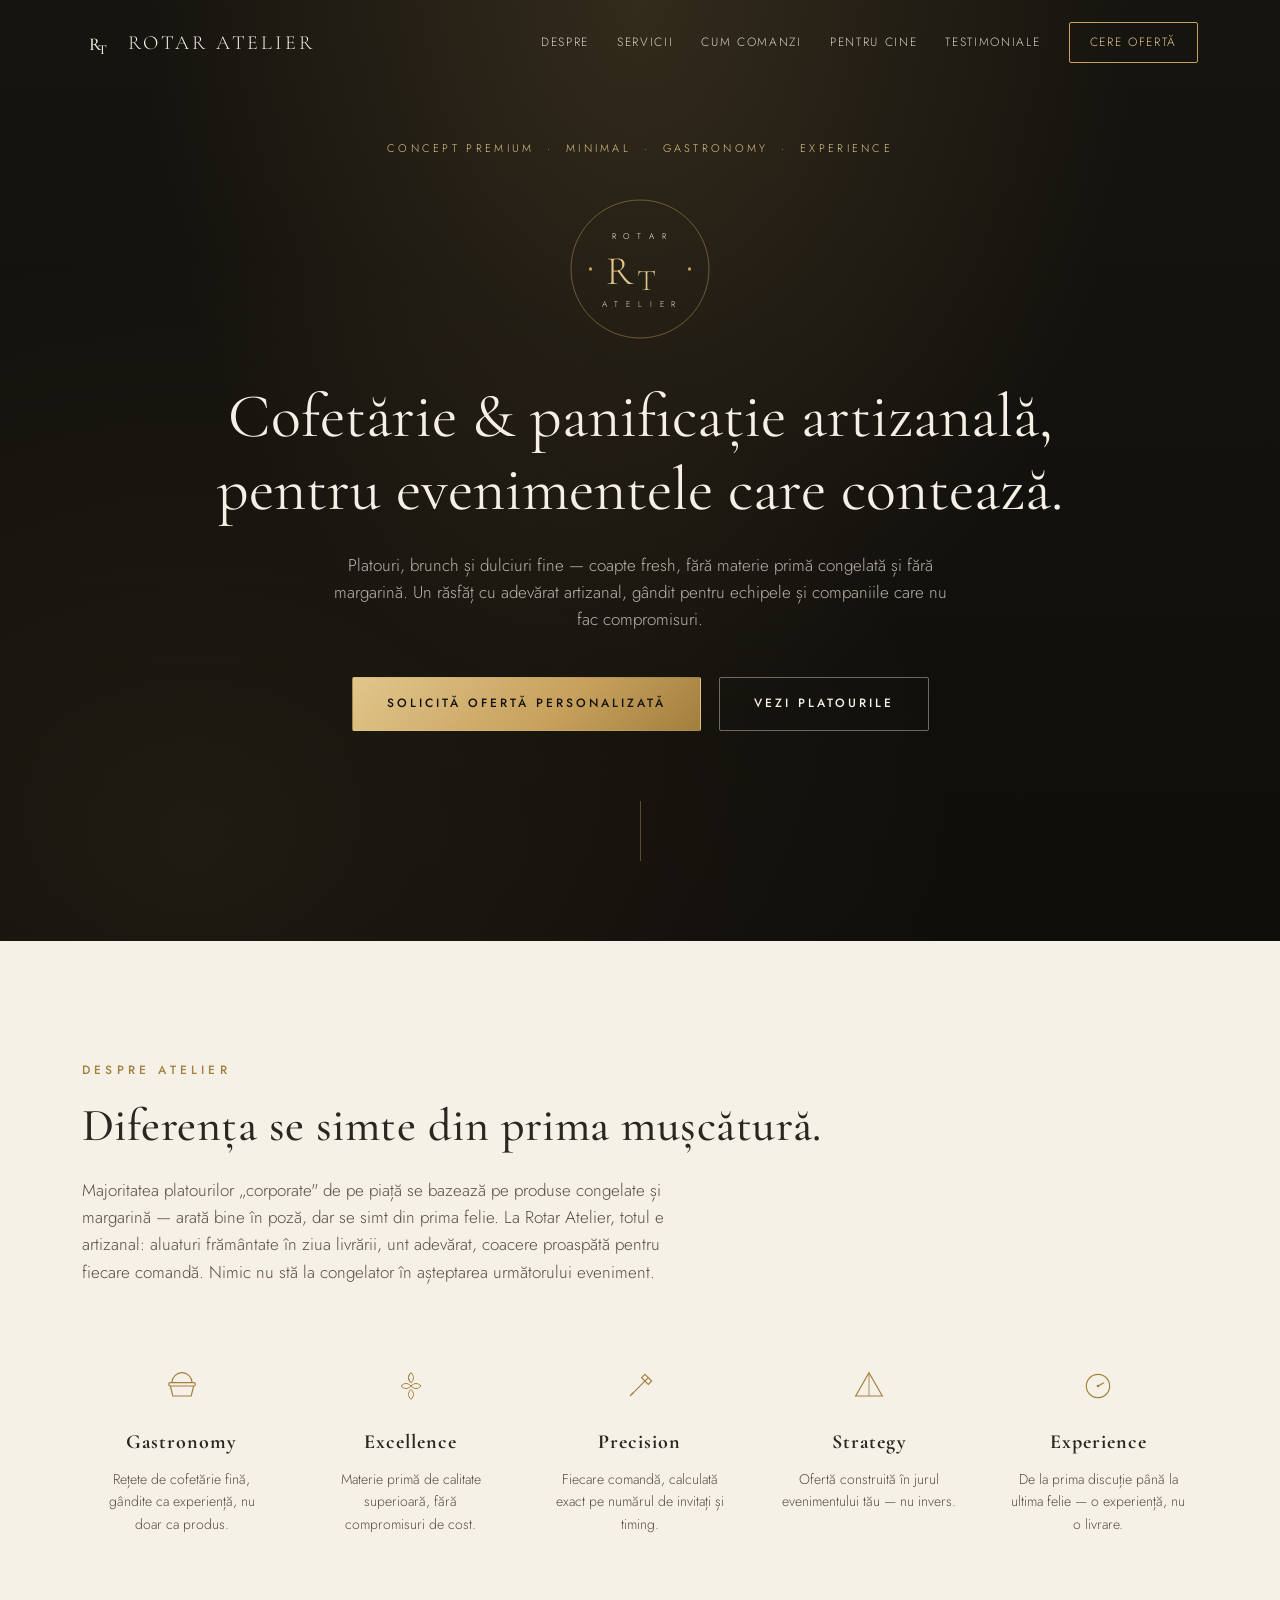
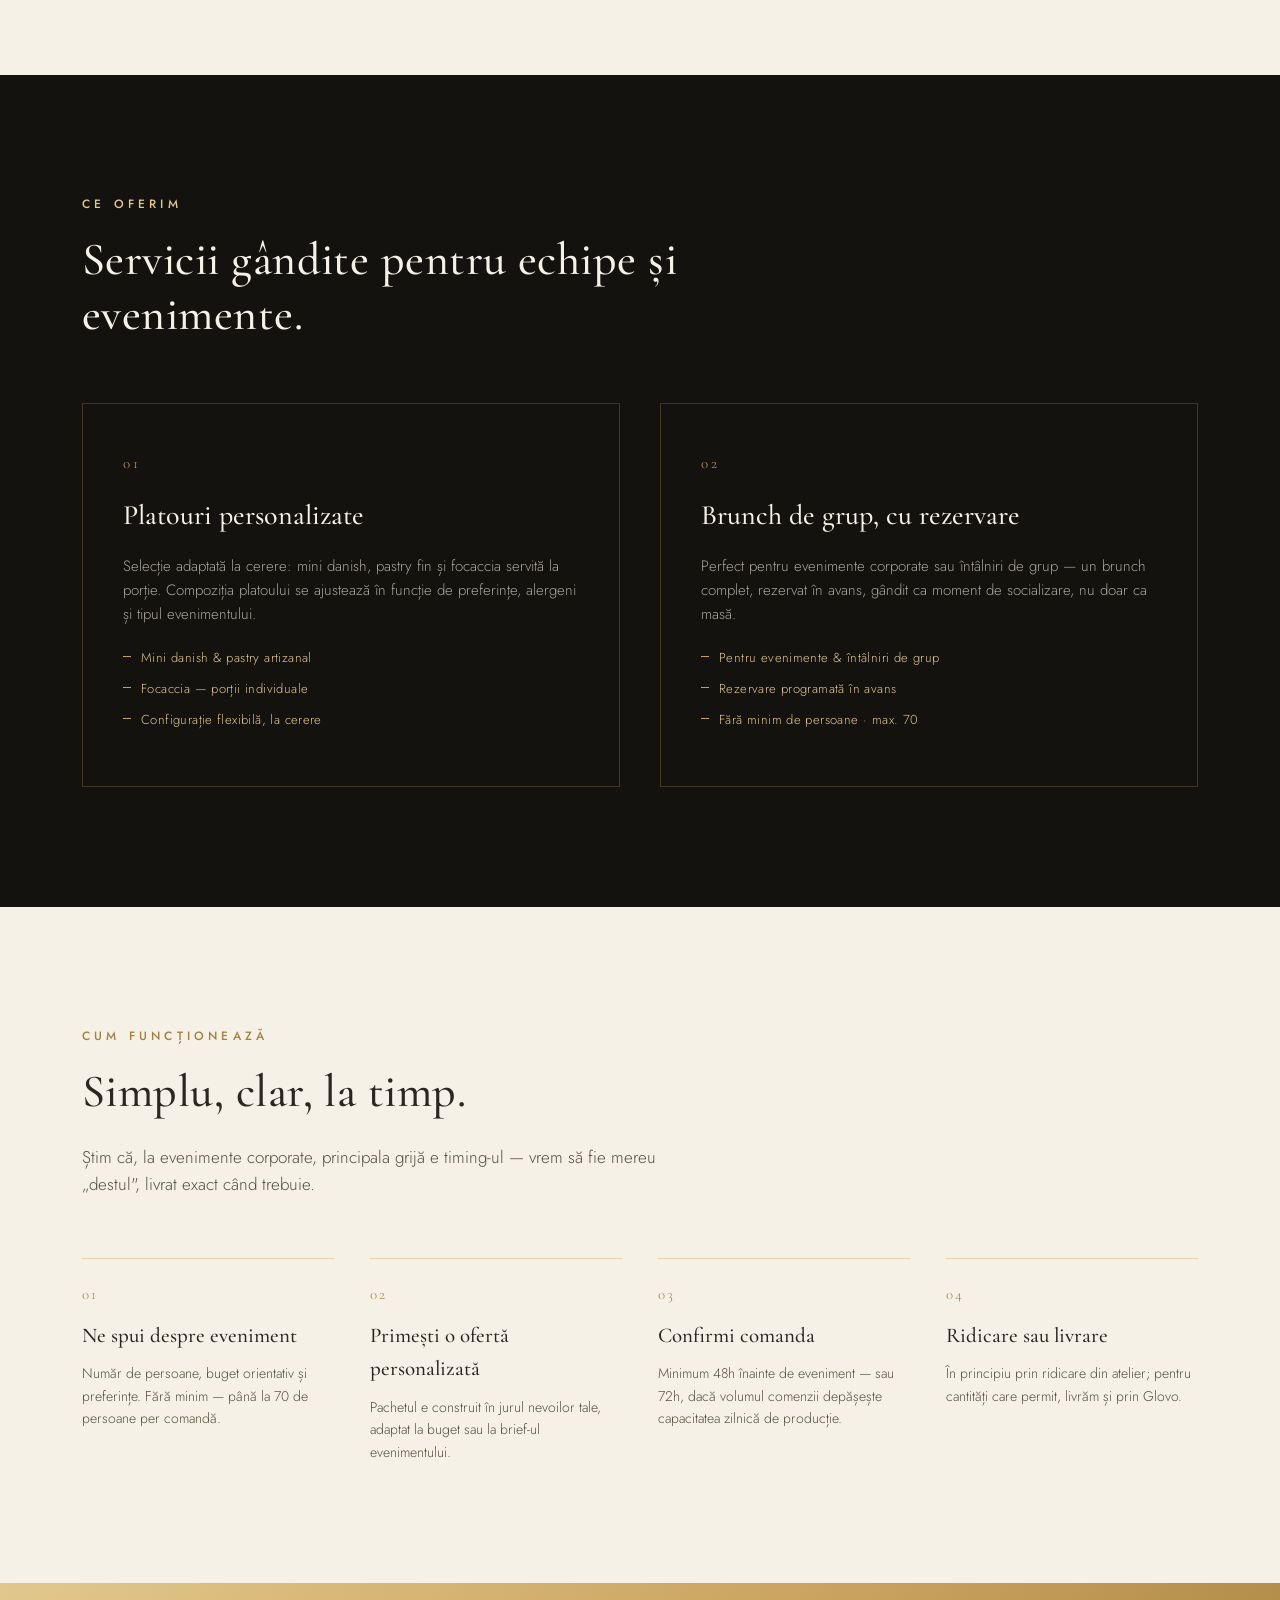
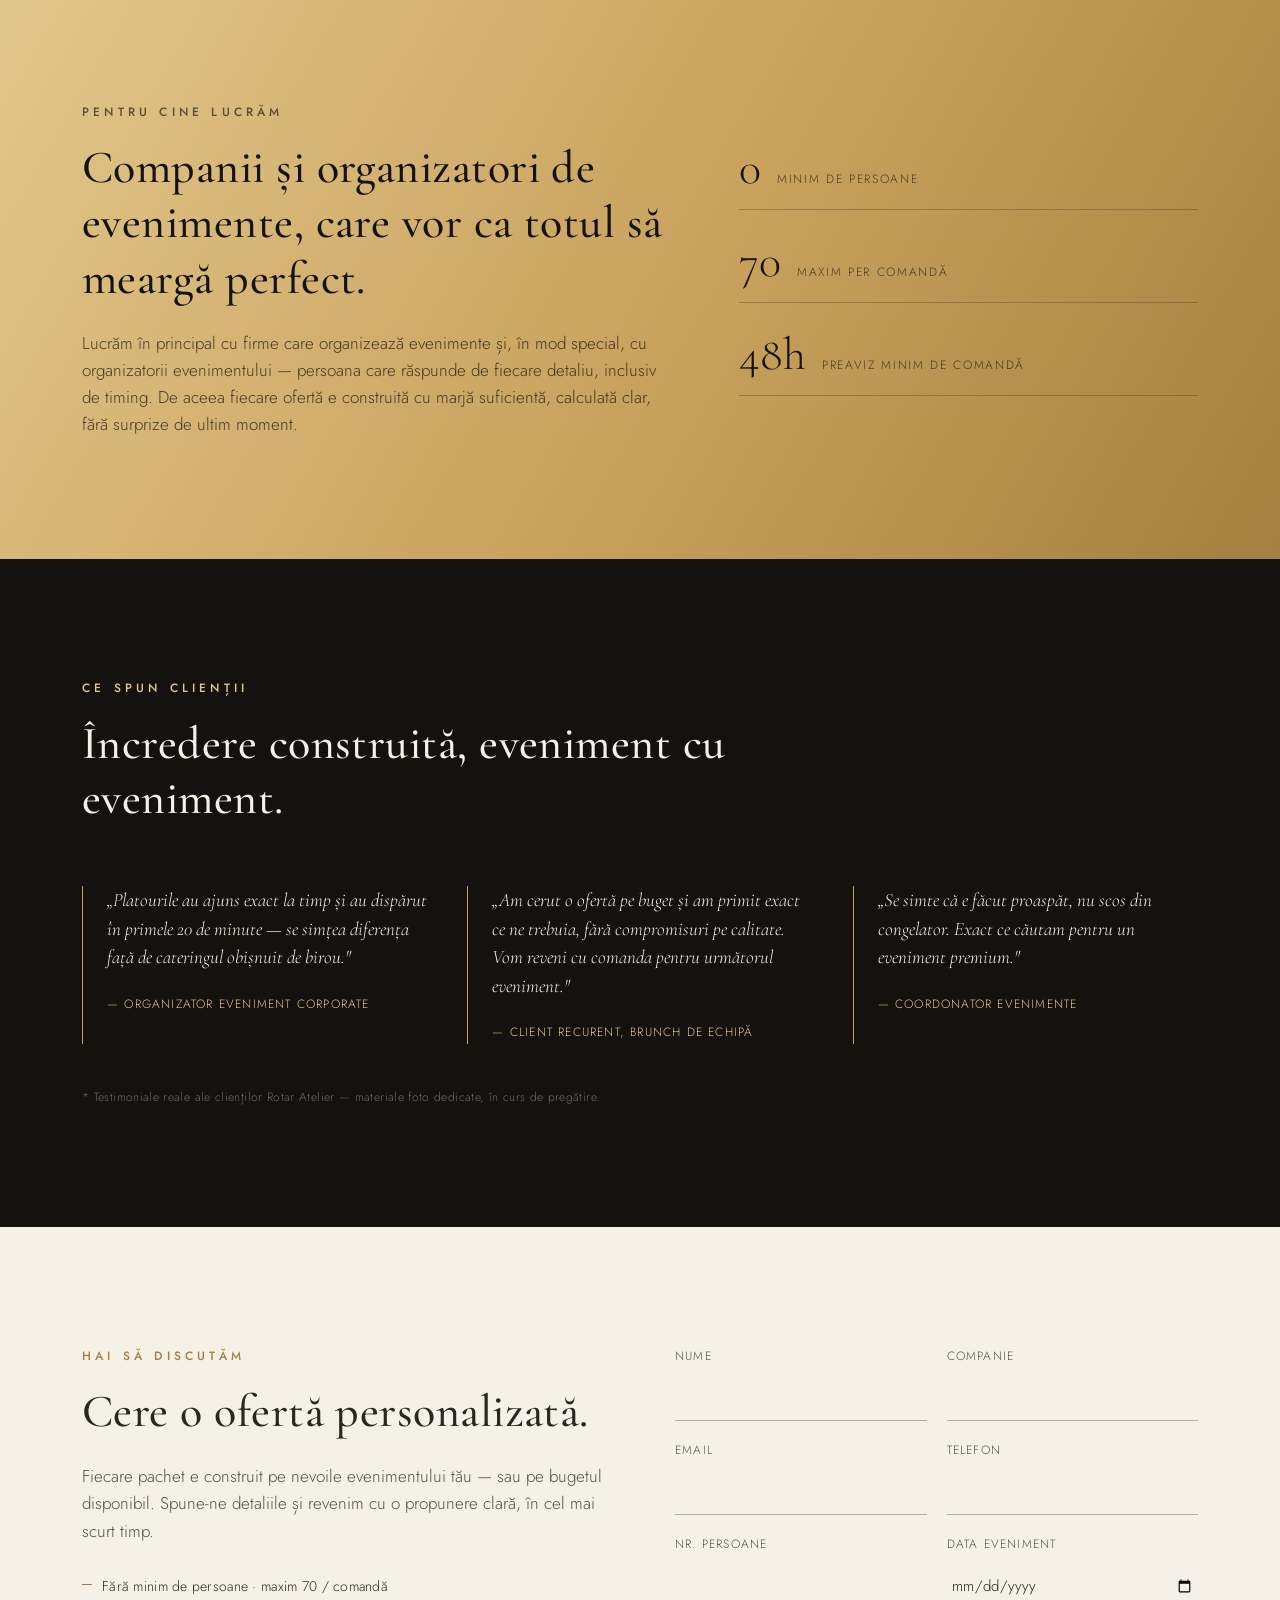
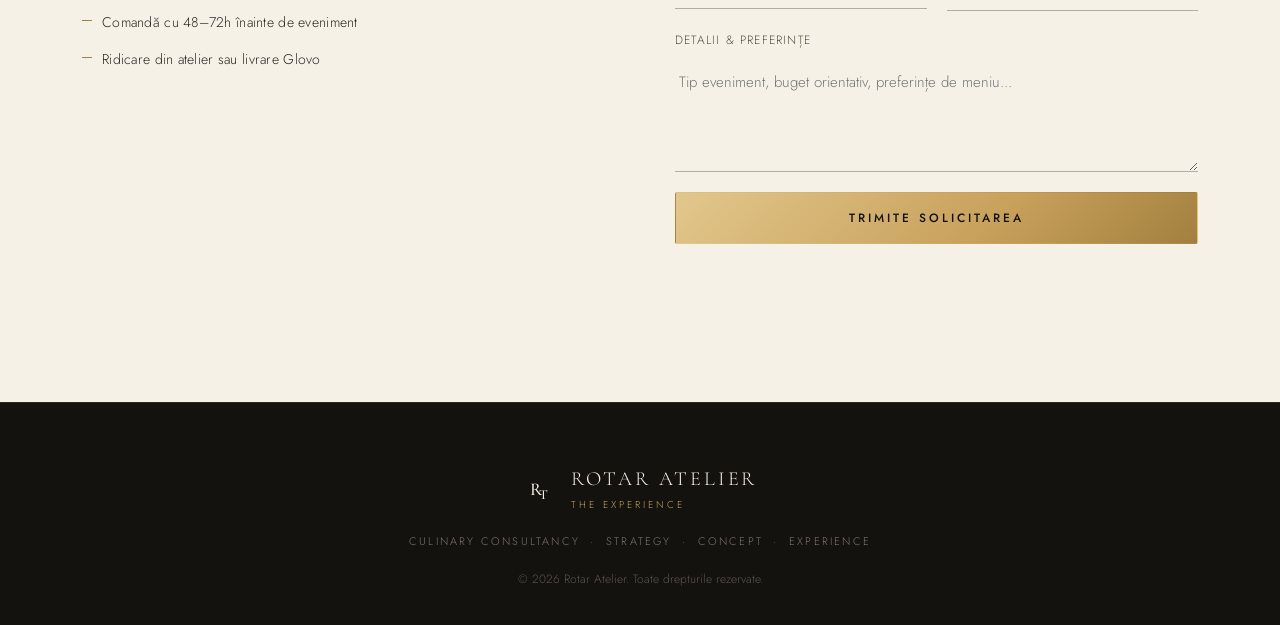
==== index.html @ 3c36bfac "Initial commit: Rotar Atelier landing page + logo archive Premium single-page site for Rotar Atelier" ====
<!DOCTYPE html>
<html lang="ro">
<head>
<meta charset="UTF-8">
<meta name="viewport" content="width=device-width, initial-scale=1.0">
<title>Rotar Atelier — The Experience | Cofetărie & Panificație Artizanală pentru Evenimente</title>
<meta name="description" content="Rotar Atelier — platouri artizanale, brunch de grup și catering premium pentru evenimente corporate. Totul făcut fresh, fără materie primă congelată.">
<link rel="preconnect" href="https://fonts.googleapis.com">
<link rel="preconnect" href="https://fonts.gstatic.com" crossorigin>
<link href="https://fonts.googleapis.com/css2?family=Cormorant+Garamond:ital,wght@0,300;0,400;0,500;0,600;1,400&family=Jost:wght@300;400;500;600&display=swap" rel="stylesheet">
<link rel="stylesheet" href="styles.css">
</head>
<body>

<div class="grain"></div>

<!-- ================= NAV ================= -->
<header class="site-header" id="siteHeader">
  <div class="container header-inner">
    <a href="#top" class="brand-mark">
      <svg class="brand-svg" viewBox="0 0 64 64" aria-hidden="true">
        <text x="14" y="46" class="rt-r">R</text>
        <text x="30" y="52" class="rt-t">T</text>
      </svg>
      <span class="brand-word">Rotar Atelier</span>
    </a>

    <nav class="main-nav" id="mainNav">
      <a href="#despre">Despre</a>
      <a href="#servicii">Servicii</a>
      <a href="#proces">Cum comanzi</a>
      <a href="#pentru-cine">Pentru cine</a>
      <a href="#testimoniale">Testimoniale</a>
      <a href="#contact" class="nav-cta">Cere ofertă</a>
    </nav>

    <button class="nav-toggle" id="navToggle" aria-label="Deschide meniul">
      <span></span><span></span><span></span>
    </button>
  </div>
</header>

<!-- ================= HERO ================= -->
<section class="hero" id="top">
  <div class="hero-bg"></div>
  <div class="container hero-inner">
    <p class="eyebrow reveal">Concept premium &nbsp;·&nbsp; Minimal &nbsp;·&nbsp; Gastronomy &nbsp;·&nbsp; Experience</p>

    <svg class="hero-monogram reveal" viewBox="0 0 200 200" aria-hidden="true">
      <circle cx="100" cy="100" r="92" class="mono-ring"/>
      <text x="100" y="60" class="mono-arc-top">R O T A R</text>
      <text x="100" y="150" class="mono-arc-bottom">A T E L I E R</text>
      <text x="72" y="120" class="mono-r">R</text>
      <text x="108" y="128" class="mono-t">T</text>
      <circle cx="34" cy="100" r="2.2" class="mono-dot"/>
      <circle cx="166" cy="100" r="2.2" class="mono-dot"/>
    </svg>

    <h1 class="hero-title reveal">
      Cofetărie &amp; panificație artizanală,<br>
      pentru evenimentele care contează.
    </h1>

    <p class="hero-sub reveal">
      Platouri, brunch și dulciuri fine — coapte fresh, fără materie primă congelată
      și fără margarină. Un răsfăț cu adevărat artizanal, gândit pentru echipele
      și companiile care nu fac compromisuri.
    </p>

    <div class="hero-actions reveal">
      <a href="#contact" class="btn btn-gold">Solicită ofertă personalizată</a>
      <a href="#servicii" class="btn btn-ghost">Vezi platourile</a>
    </div>

    <div class="hero-scroll" aria-hidden="true"><span></span></div>
  </div>
</section>

<!-- ================= DESPRE / DIFERENȚIATOR ================= -->
<section class="section section-cream" id="despre">
  <div class="container">
    <p class="kicker">Despre atelier</p>
    <h2 class="section-title">Diferența se simte din prima mușcătură.</h2>
    <p class="section-lead">
      Majoritatea platourilor „corporate" de pe piață se bazează pe produse congelate
      și margarină — arată bine în poză, dar se simt din prima felie. La Rotar Atelier,
      totul e artizanal: aluaturi frământate în ziua livrării, unt adevărat, coacere
      proaspătă pentru fiecare comandă. Nimic nu stă la congelator în așteptarea
      următorului eveniment.
    </p>

    <div class="pillars">
      <div class="pillar reveal">
        <svg viewBox="0 0 48 48" class="pillar-icon"><path d="M12 20c0-6.6 5.4-12 12-12s12 5.4 12 12" fill="none" stroke="currentColor" stroke-width="1.4"/><rect x="8" y="20" width="32" height="4" rx="2" fill="none" stroke="currentColor" stroke-width="1.4"/><path d="M10 24l3 12h22l3-12" fill="none" stroke="currentColor" stroke-width="1.4"/></svg>
        <h3>Gastronomy</h3>
        <p>Rețete de cofetărie fină, gândite ca experiență, nu doar ca produs.</p>
      </div>
      <div class="pillar reveal">
        <svg viewBox="0 0 48 48" class="pillar-icon"><path d="M24 8c4 4 4 8 0 12-4-4-4-8 0-12zM24 8c-4 4-4 8 0 12M12 24c4-4 8-4 12 0-4 4-8 4-12 0zM36 24c-4-4-8-4-12 0 4 4 8 4 12 0zM24 28c4 4 4 8 0 12-4-4-4-8 0-12z" fill="none" stroke="currentColor" stroke-width="1.2"/></svg>
        <h3>Excellence</h3>
        <p>Materie primă de calitate superioară, fără compromisuri de cost.</p>
      </div>
      <div class="pillar reveal">
        <svg viewBox="0 0 48 48" class="pillar-icon"><line x1="14" y1="34" x2="34" y2="14" stroke="currentColor" stroke-width="1.4"/><path d="M30 10l8 8-4 4-8-8z" fill="none" stroke="currentColor" stroke-width="1.4"/><line x1="12" y1="36" x2="16" y2="32" stroke="currentColor" stroke-width="1.4"/></svg>
        <h3>Precision</h3>
        <p>Fiecare comandă, calculată exact pe numărul de invitați și timing.</p>
      </div>
      <div class="pillar reveal">
        <svg viewBox="0 0 48 48" class="pillar-icon"><path d="M24 8L40 36H8z" fill="none" stroke="currentColor" stroke-width="1.4"/><line x1="24" y1="8" x2="24" y2="36" stroke="currentColor" stroke-width="1"/></svg>
        <h3>Strategy</h3>
        <p>Ofertă construită în jurul evenimentului tău — nu invers.</p>
      </div>
      <div class="pillar reveal">
        <svg viewBox="0 0 48 48" class="pillar-icon"><circle cx="24" cy="24" r="14" fill="none" stroke="currentColor" stroke-width="1.4"/><path d="M24 24l7-4" stroke="currentColor" stroke-width="1.4"/><circle cx="24" cy="24" r="1.6" fill="currentColor"/></svg>
        <h3>Experience</h3>
        <p>De la prima discuție până la ultima felie — o experiență, nu o livrare.</p>
      </div>
    </div>
  </div>
</section>

<!-- ================= SERVICII ================= -->
<section class="section section-black" id="servicii">
  <div class="container">
    <p class="kicker kicker-light">Ce oferim</p>
    <h2 class="section-title title-light">Servicii gândite pentru echipe și evenimente.</h2>

    <div class="service-grid">
      <div class="service-card reveal">
        <span class="service-index">01</span>
        <h3>Platouri personalizate</h3>
        <p>
          Selecție adaptată la cerere: mini danish, pastry fin și focaccia
          servită la porție. Compoziția platoului se ajustează în funcție de
          preferințe, alergeni și tipul evenimentului.
        </p>
        <ul class="service-list">
          <li>Mini danish &amp; pastry artizanal</li>
          <li>Focaccia — porții individuale</li>
          <li>Configurație flexibilă, la cerere</li>
        </ul>
      </div>

      <div class="service-card reveal">
        <span class="service-index">02</span>
        <h3>Brunch de grup, cu rezervare</h3>
        <p>
          Perfect pentru evenimente corporate sau întâlniri de grup —
          un brunch complet, rezervat în avans, gândit ca moment de
          socializare, nu doar ca masă.
        </p>
        <ul class="service-list">
          <li>Pentru evenimente &amp; întâlniri de grup</li>
          <li>Rezervare programată în avans</li>
          <li>Fără minim de persoane · max. 70</li>
        </ul>
      </div>
    </div>
  </div>
</section>

<!-- ================= PROCES / CUM COMANZI ================= -->
<section class="section section-cream" id="proces">
  <div class="container">
    <p class="kicker">Cum funcționează</p>
    <h2 class="section-title">Simplu, clar, la timp.</h2>
    <p class="section-lead">
      Știm că, la evenimente corporate, principala grijă e timing-ul — vrem să
      fie mereu „destul", livrat exact când trebuie.
    </p>

    <div class="steps">
      <div class="step reveal">
        <span class="step-num">01</span>
        <h3>Ne spui despre eveniment</h3>
        <p>Număr de persoane, buget orientativ și preferințe. Fără minim — până la 70 de persoane per comandă.</p>
      </div>
      <div class="step reveal">
        <span class="step-num">02</span>
        <h3>Primești o ofertă personalizată</h3>
        <p>Pachetul e construit în jurul nevoilor tale, adaptat la buget sau la brief-ul evenimentului.</p>
      </div>
      <div class="step reveal">
        <span class="step-num">03</span>
        <h3>Confirmi comanda</h3>
        <p>Minimum 48h înainte de eveniment — sau 72h, dacă volumul comenzii depășește capacitatea zilnică de producție.</p>
      </div>
      <div class="step reveal">
        <span class="step-num">04</span>
        <h3>Ridicare sau livrare</h3>
        <p>În principiu prin ridicare din atelier; pentru cantități care permit, livrăm și prin Glovo.</p>
      </div>
    </div>
  </div>
</section>

<!-- ================= PENTRU CINE ================= -->
<section class="section section-gold" id="pentru-cine">
  <div class="container pentru-cine-inner">
    <div class="pc-text reveal">
      <p class="kicker kicker-dark">Pentru cine lucrăm</p>
      <h2 class="section-title title-dark">
        Companii și organizatori de evenimente, care vor ca totul să meargă perfect.
      </h2>
      <p class="section-lead lead-dark">
        Lucrăm în principal cu firme care organizează evenimente și, în mod
        special, cu organizatorii evenimentului — persoana care răspunde de
        fiecare detaliu, inclusiv de timing. De aceea fiecare ofertă e
        construită cu marjă suficientă, calculată clar, fără surprize de
        ultim moment.
      </p>
    </div>
    <div class="pc-stats reveal">
      <div class="stat">
        <span class="stat-num">0</span>
        <span class="stat-label">Minim de persoane</span>
      </div>
      <div class="stat">
        <span class="stat-num">70</span>
        <span class="stat-label">Maxim per comandă</span>
      </div>
      <div class="stat">
        <span class="stat-num">48h</span>
        <span class="stat-label">Preaviz minim de comandă</span>
      </div>
    </div>
  </div>
</section>

<!-- ================= TESTIMONIALE ================= -->
<section class="section section-black" id="testimoniale">
  <div class="container">
    <p class="kicker kicker-light">Ce spun clienții</p>
    <h2 class="section-title title-light">Încredere construită, eveniment cu eveniment.</h2>

    <div class="testimonial-track reveal">
      <blockquote class="testimonial">
        <p>„Platourile au ajuns exact la timp și au dispărut în primele 20 de minute — se simțea diferența față de cateringul obișnuit de birou."</p>
        <cite>— Organizator eveniment corporate</cite>
      </blockquote>
      <blockquote class="testimonial">
        <p>„Am cerut o ofertă pe buget și am primit exact ce ne trebuia, fără compromisuri pe calitate. Vom reveni cu comanda pentru următorul eveniment."</p>
        <cite>— Client recurent, brunch de echipă</cite>
      </blockquote>
      <blockquote class="testimonial">
        <p>„Se simte că e făcut proaspăt, nu scos din congelator. Exact ce căutam pentru un eveniment premium."</p>
        <cite>— Coordonator evenimente</cite>
      </blockquote>
    </div>
    <p class="testimonial-note">* Testimoniale reale ale clienților Rotar Atelier — materiale foto dedicate, în curs de pregătire.</p>
  </div>
</section>

<!-- ================= CONTACT / OFERTĂ ================= -->
<section class="section section-cream" id="contact">
  <div class="container contact-inner">
    <div class="contact-text reveal">
      <p class="kicker">Hai să discutăm</p>
      <h2 class="section-title">Cere o ofertă personalizată.</h2>
      <p class="section-lead">
        Fiecare pachet e construit pe nevoile evenimentului tău — sau pe
        bugetul disponibil. Spune-ne detaliile și revenim cu o propunere
        clară, în cel mai scurt timp.
      </p>
      <ul class="contact-points">
        <li>Fără minim de persoane · maxim 70 / comandă</li>
        <li>Comandă cu 48–72h înainte de eveniment</li>
        <li>Ridicare din atelier sau livrare Glovo</li>
      </ul>
    </div>

    <form class="contact-form reveal" id="offerForm">
      <div class="form-row">
        <label>
          <span>Nume</span>
          <input type="text" name="nume" required>
        </label>
        <label>
          <span>Companie</span>
          <input type="text" name="companie">
        </label>
      </div>
      <div class="form-row">
        <label>
          <span>Email</span>
          <input type="email" name="email" required>
        </label>
        <label>
          <span>Telefon</span>
          <input type="tel" name="telefon">
        </label>
      </div>
      <div class="form-row">
        <label>
          <span>Nr. persoane</span>
          <input type="number" name="persoane" min="1" max="70">
        </label>
        <label>
          <span>Data eveniment</span>
          <input type="date" name="data">
        </label>
      </div>
      <label class="full">
        <span>Detalii &amp; preferințe</span>
        <textarea name="mesaj" rows="4" placeholder="Tip eveniment, buget orientativ, preferințe de meniu..."></textarea>
      </label>
      <button type="submit" class="btn btn-gold btn-full">Trimite solicitarea</button>
      <p class="form-note" id="formNote"></p>
    </form>
  </div>
</section>

<!-- ================= FOOTER ================= -->
<footer class="site-footer">
  <div class="container footer-inner">
    <div class="footer-brand">
      <svg class="brand-svg" viewBox="0 0 64 64" aria-hidden="true">
        <text x="14" y="46" class="rt-r">R</text>
        <text x="30" y="52" class="rt-t">T</text>
      </svg>
      <div>
        <span class="brand-word">Rotar Atelier</span>
        <span class="brand-sub">The Experience</span>
      </div>
    </div>
    <p class="footer-tags">Culinary Consultancy &nbsp;·&nbsp; Strategy &nbsp;·&nbsp; Concept &nbsp;·&nbsp; Experience</p>
    <p class="footer-copy">© <span id="year"></span> Rotar Atelier. Toate drepturile rezervate.</p>
  </div>
</footer>

<script src="script.js"></script>
</body>
</html>
---- styles.css ----
/* =========================================================
   ROTAR ATELIER — THE EXPERIENCE
   Design tokens pulled from brand board:
   cream / black / gold, serif logotype + spaced sans labels
   ========================================================= */

:root{
  --black: #14120f;
  --black-soft: #1c1a16;
  --cream: #f6f1e7;
  --cream-deep: #eee6d4;
  --gold: #c8a15c;
  --gold-light: #e2c78c;
  --gold-dark: #a3803f;
  --ink: #2a2620;
  --ink-soft: #55503f;

  --serif: 'Cormorant Garamond', Georgia, serif;
  --sans: 'Jost', 'Helvetica Neue', Arial, sans-serif;

  --container: 1180px;
}

*{ box-sizing: border-box; margin: 0; padding: 0; }

html{ scroll-behavior: smooth; }

body{
  font-family: var(--sans);
  background: var(--cream);
  color: var(--ink);
  line-height: 1.6;
  font-weight: 300;
  overflow-x: hidden;
}

img, svg{ display:block; max-width: 100%; }

a{ color: inherit; text-decoration: none; }

ul{ list-style: none; }

.container{
  width: 100%;
  max-width: var(--container);
  margin: 0 auto;
  padding: 0 32px;
}

/* subtle film-grain overlay for premium texture */
.grain{
  position: fixed; inset: 0;
  pointer-events: none;
  z-index: 9999;
  opacity: 0.035;
  mix-blend-mode: multiply;
  background-image: url("data:image/svg+xml,%3Csvg xmlns='http://www.w3.org/2000/svg' width='120' height='120'%3E%3Cfilter id='n'%3E%3CfeTurbulence type='fractalNoise' baseFrequency='0.9' numOctaves='2' stitchTiles='stitch'/%3E%3C/filter%3E%3Crect width='100%25' height='100%25' filter='url(%23n)'/%3E%3C/svg%3E");
}

/* =========================== TYPE HELPERS =========================== */
.kicker{
  font-family: var(--sans);
  font-size: 12px;
  letter-spacing: 0.35em;
  text-transform: uppercase;
  color: var(--gold-dark);
  margin-bottom: 18px;
  font-weight: 500;
}
.kicker-light{ color: var(--gold-light); }
.kicker-dark{ color: var(--black); opacity: 0.65; }

.section-title{
  font-family: var(--serif);
  font-weight: 500;
  font-size: clamp(28px, 4vw, 46px);
  line-height: 1.2;
  max-width: 820px;
  margin-bottom: 24px;
  letter-spacing: 0.01em;
}
.title-light{ color: var(--cream); }
.title-dark{ color: var(--black); }

.section-lead{
  max-width: 620px;
  font-size: 17px;
  color: var(--ink-soft);
  font-weight: 300;
}
.lead-dark{ color: rgba(20,18,15,0.75); }

/* =========================== BUTTONS =========================== */
.btn{
  display: inline-block;
  padding: 16px 34px;
  font-family: var(--sans);
  font-size: 12px;
  letter-spacing: 0.25em;
  text-transform: uppercase;
  font-weight: 500;
  border-radius: 2px;
  transition: all 0.35s ease;
  border: 1px solid transparent;
  cursor: pointer;
}
.btn-gold{
  background: linear-gradient(135deg, var(--gold-light), var(--gold) 60%, var(--gold-dark));
  color: var(--black);
}
.btn-gold:hover{
  filter: brightness(1.08);
  transform: translateY(-2px);
  box-shadow: 0 12px 30px -10px rgba(200,161,92,0.6);
}
.btn-ghost{
  border-color: rgba(20,18,15,0.3);
  color: var(--ink);
}
.hero .btn-ghost{ border-color: rgba(246,241,231,0.4); color: var(--cream); }
.btn-ghost:hover{ border-color: var(--gold); color: var(--gold-light); }
.btn-full{ width: 100%; text-align: center; }

/* =========================== HEADER / NAV =========================== */
.site-header{
  position: fixed;
  top: 0; left: 0; right: 0;
  z-index: 500;
  padding: 22px 0;
  transition: all 0.4s ease;
  background: transparent;
}
.site-header.scrolled{
  background: rgba(20,18,15,0.88);
  backdrop-filter: blur(10px);
  padding: 14px 0;
  box-shadow: 0 8px 24px -12px rgba(0,0,0,0.4);
}

.header-inner{
  display: flex;
  align-items: center;
  justify-content: space-between;
}

.brand-mark{
  display: flex;
  align-items: center;
  gap: 12px;
}
.brand-svg{ width: 34px; height: 34px; }
.rt-r, .rt-t{
  font-family: var(--serif);
  font-weight: 500;
  fill: var(--cream);
}
.rt-r{ font-size: 34px; }
.rt-t{ font-size: 26px; }

.brand-word{
  font-family: var(--serif);
  font-size: 20px;
  letter-spacing: 0.14em;
  text-transform: uppercase;
  color: var(--cream);
}

.main-nav{
  display: flex;
  align-items: center;
  gap: 28px;
}
.main-nav a{
  font-size: 12px;
  letter-spacing: 0.14em;
  text-transform: uppercase;
  color: var(--cream);
  opacity: 0.85;
  transition: opacity 0.25s ease, color 0.25s ease;
  position: relative;
  white-space: nowrap;
}
.main-nav a:hover{ opacity: 1; color: var(--gold-light); }
.nav-cta{
  border: 1px solid var(--gold);
  padding: 10px 20px;
  border-radius: 2px;
  opacity: 1 !important;
  color: var(--gold-light) !important;
}
.nav-cta:hover{ background: var(--gold); color: var(--black) !important; }

.nav-toggle{
  display: none;
  flex-direction: column;
  gap: 5px;
  background: none;
  border: none;
  cursor: pointer;
  padding: 6px;
}
.nav-toggle span{
  width: 24px; height: 1px;
  background: var(--cream);
}

/* =========================== HERO =========================== */
.hero{
  position: relative;
  min-height: 100vh;
  display: flex;
  align-items: center;
  background: var(--black);
  overflow: hidden;
  padding: 140px 0 80px;
}
.hero-bg{
  position: absolute; inset: 0;
  background:
    radial-gradient(ellipse at 50% 0%, rgba(200,161,92,0.16), transparent 55%),
    radial-gradient(ellipse at 15% 90%, rgba(200,161,92,0.08), transparent 50%),
    linear-gradient(180deg, #16140f 0%, #100e0b 100%);
}
.hero-inner{
  position: relative;
  z-index: 2;
  text-align: center;
  display: flex;
  flex-direction: column;
  align-items: center;
}

.eyebrow{
  font-size: 11px;
  letter-spacing: 0.3em;
  text-transform: uppercase;
  color: var(--gold-light);
  opacity: 0.8;
  margin-bottom: 36px;
}

.hero-monogram{
  width: 150px;
  height: 150px;
  margin-bottom: 36px;
}
.mono-ring{
  fill: none;
  stroke: var(--gold);
  stroke-width: 1;
  opacity: 0.6;
}
.mono-dot{ fill: var(--gold); }
.mono-arc-top, .mono-arc-bottom{
  font-family: var(--sans);
  font-size: 11px;
  letter-spacing: 0.35em;
  fill: var(--cream);
  text-anchor: middle;
}
.mono-arc-bottom{ opacity: 0.9; }
.mono-r, .mono-t{
  font-family: var(--serif);
  fill: var(--gold-light);
  text-anchor: middle;
}
.mono-r{ font-size: 54px; }
.mono-t{ font-size: 40px; }

.hero-title{
  font-family: var(--serif);
  font-weight: 400;
  font-size: clamp(32px, 5.2vw, 62px);
  line-height: 1.18;
  color: var(--cream);
  max-width: 900px;
  margin-bottom: 26px;
}

.hero-sub{
  max-width: 620px;
  color: rgba(246,241,231,0.72);
  font-size: 17px;
  font-weight: 300;
  margin-bottom: 44px;
}

.hero-actions{
  display: flex;
  gap: 18px;
  flex-wrap: wrap;
  justify-content: center;
}

.hero-scroll{
  margin-top: 70px;
  width: 1px;
  height: 60px;
  background: rgba(200,161,92,0.4);
  position: relative;
  overflow: hidden;
}
.hero-scroll span{
  position: absolute;
  top: -60px; left: 0;
  width: 100%; height: 100%;
  background: var(--gold-light);
  animation: scrollLine 2.2s ease-in-out infinite;
}
@keyframes scrollLine{
  0%{ transform: translateY(0); }
  100%{ transform: translateY(120px); }
}

/* =========================== SECTIONS =========================== */
.section{ padding: 120px 0; }
.section-cream{ background: var(--cream); }
.section-black{ background: var(--black); }
.section-gold{
  background: linear-gradient(120deg, var(--gold-light), var(--gold) 55%, var(--gold-dark));
}

/* pillars (5 icons row) */
.pillars{
  margin-top: 60px;
  display: grid;
  grid-template-columns: repeat(5, 1fr);
  gap: 30px;
}
.pillar{
  text-align: center;
  padding: 20px 12px;
}
.pillar-icon{
  width: 40px; height: 40px;
  margin: 0 auto 20px;
  color: var(--gold-dark);
}
.pillar h3{
  font-family: var(--serif);
  font-size: 20px;
  letter-spacing: 0.05em;
  margin-bottom: 10px;
  color: var(--ink);
}
.pillar p{
  font-size: 14px;
  color: var(--ink-soft);
}

/* services */
.service-grid{
  margin-top: 60px;
  display: grid;
  grid-template-columns: repeat(2, 1fr);
  gap: 40px;
}
.service-card{
  border: 1px solid rgba(200,161,92,0.25);
  padding: 46px 40px;
  position: relative;
  transition: border-color 0.3s ease, transform 0.3s ease;
}
.service-card:hover{
  border-color: var(--gold);
  transform: translateY(-4px);
}
.service-index{
  font-family: var(--serif);
  font-size: 15px;
  color: var(--gold);
  letter-spacing: 0.2em;
}
.service-card h3{
  font-family: var(--serif);
  font-size: 28px;
  font-weight: 500;
  color: var(--cream);
  margin: 18px 0 16px;
}
.service-card p{
  color: rgba(246,241,231,0.65);
  font-size: 15px;
  margin-bottom: 22px;
}
.service-list li{
  font-size: 13px;
  letter-spacing: 0.03em;
  color: var(--gold-light);
  padding-left: 18px;
  position: relative;
  margin-bottom: 10px;
}
.service-list li::before{
  content: '';
  position: absolute;
  left: 0; top: 8px;
  width: 8px; height: 1px;
  background: var(--gold);
}

/* process steps */
.steps{
  margin-top: 60px;
  display: grid;
  grid-template-columns: repeat(4, 1fr);
  gap: 36px;
}
.step{
  border-top: 1px solid rgba(200,161,92,0.4);
  padding-top: 22px;
}
.step-num{
  font-family: var(--serif);
  font-size: 15px;
  color: var(--gold-dark);
  letter-spacing: 0.15em;
}
.step h3{
  font-family: var(--serif);
  font-size: 21px;
  font-weight: 500;
  margin: 12px 0 10px;
  color: var(--ink);
}
.step p{
  font-size: 14px;
  color: var(--ink-soft);
}

/* pentru cine */
.pentru-cine-inner{
  display: grid;
  grid-template-columns: 1.3fr 1fr;
  gap: 60px;
  align-items: center;
}
.pc-stats{
  display: flex;
  flex-direction: column;
  gap: 28px;
}
.stat{
  display: flex;
  align-items: baseline;
  gap: 16px;
  border-bottom: 1px solid rgba(20,18,15,0.25);
  padding-bottom: 18px;
}
.stat-num{
  font-family: var(--serif);
  font-size: 46px;
  color: var(--black);
  line-height: 1;
}
.stat-label{
  font-size: 12px;
  letter-spacing: 0.14em;
  text-transform: uppercase;
  color: rgba(20,18,15,0.7);
}

/* testimonials */
.testimonial-track{
  margin-top: 60px;
  display: grid;
  grid-template-columns: repeat(3, 1fr);
  gap: 40px;
}
.testimonial{
  border-left: 1px solid var(--gold);
  padding-left: 24px;
}
.testimonial p{
  font-family: var(--serif);
  font-style: italic;
  font-size: 19px;
  color: var(--cream);
  line-height: 1.5;
  margin-bottom: 18px;
}
.testimonial cite{
  font-size: 12px;
  letter-spacing: 0.1em;
  text-transform: uppercase;
  color: var(--gold-light);
  font-style: normal;
}
.testimonial-note{
  margin-top: 44px;
  font-size: 12px;
  color: rgba(246,241,231,0.4);
  letter-spacing: 0.03em;
}

/* contact */
.contact-inner{
  display: grid;
  grid-template-columns: 1fr 1fr;
  gap: 70px;
}
.contact-points{
  margin-top: 30px;
  display: flex;
  flex-direction: column;
  gap: 14px;
}
.contact-points li{
  font-size: 14px;
  letter-spacing: 0.02em;
  color: var(--ink);
  padding-left: 20px;
  position: relative;
}
.contact-points li::before{
  content: '';
  position: absolute;
  left: 0; top: 9px;
  width: 10px; height: 1px;
  background: var(--gold-dark);
}

.contact-form{
  display: flex;
  flex-direction: column;
  gap: 20px;
}
.form-row{
  display: grid;
  grid-template-columns: 1fr 1fr;
  gap: 20px;
}
.contact-form label{
  display: flex;
  flex-direction: column;
  gap: 8px;
  font-size: 12px;
  letter-spacing: 0.1em;
  text-transform: uppercase;
  color: var(--ink-soft);
}
.contact-form label.full{ width: 100%; }
.contact-form input,
.contact-form textarea{
  font-family: var(--sans);
  font-size: 15px;
  font-weight: 300;
  padding: 12px 4px;
  border: none;
  border-bottom: 1px solid rgba(20,18,15,0.3);
  background: transparent;
  color: var(--ink);
  outline: none;
  transition: border-color 0.25s ease;
  resize: vertical;
}
.contact-form input:focus,
.contact-form textarea:focus{
  border-color: var(--gold-dark);
}
.form-note{
  font-size: 13px;
  color: var(--gold-dark);
  min-height: 18px;
}

/* =========================== FOOTER =========================== */
.site-footer{
  background: var(--black);
  padding: 60px 0 36px;
  border-top: 1px solid rgba(200,161,92,0.15);
}
.footer-inner{
  display: flex;
  flex-direction: column;
  align-items: center;
  gap: 20px;
  text-align: center;
}
.footer-brand{
  display: flex;
  align-items: center;
  gap: 14px;
}
.footer-brand div{ display: flex; flex-direction: column; align-items: flex-start; }
.footer-brand .brand-sub{
  font-size: 10px;
  letter-spacing: 0.3em;
  text-transform: uppercase;
  color: var(--gold);
  margin-top: 2px;
}
.footer-tags{
  font-size: 11px;
  letter-spacing: 0.2em;
  text-transform: uppercase;
  color: rgba(246,241,231,0.45);
}
.footer-copy{
  font-size: 12px;
  color: rgba(246,241,231,0.3);
}

/* =========================== REVEAL ANIMATION =========================== */
.reveal{
  opacity: 0;
  transform: translateY(24px);
  transition: opacity 0.8s ease, transform 0.8s ease;
}
.reveal.in-view{
  opacity: 1;
  transform: translateY(0);
}

/* =========================== RESPONSIVE =========================== */
@media (max-width: 980px){
  .pillars{ grid-template-columns: repeat(3, 1fr); }
  .service-grid{ grid-template-columns: 1fr; }
  .steps{ grid-template-columns: repeat(2, 1fr); }
  .pentru-cine-inner{ grid-template-columns: 1fr; }
  .testimonial-track{ grid-template-columns: 1fr; }
  .contact-inner{ grid-template-columns: 1fr; gap: 50px; }
}

@media (max-width: 720px){
  .main-nav{
    position: fixed;
    top: 0; right: -100%;
    width: 78%;
    max-width: 320px;
    height: 100vh;
    background: var(--black-soft);
    flex-direction: column;
    justify-content: center;
    align-items: flex-start;
    padding: 40px;
    gap: 26px;
    transition: right 0.4s ease;
    z-index: 400;
  }
  .main-nav.open{ right: 0; }
  .nav-toggle{ display: flex; }
  .pillars{ grid-template-columns: repeat(2, 1fr); }
  .steps{ grid-template-columns: 1fr; }
  .form-row{ grid-template-columns: 1fr; }
  .section{ padding: 80px 0; }
  .hero{ padding-top: 120px; }
}
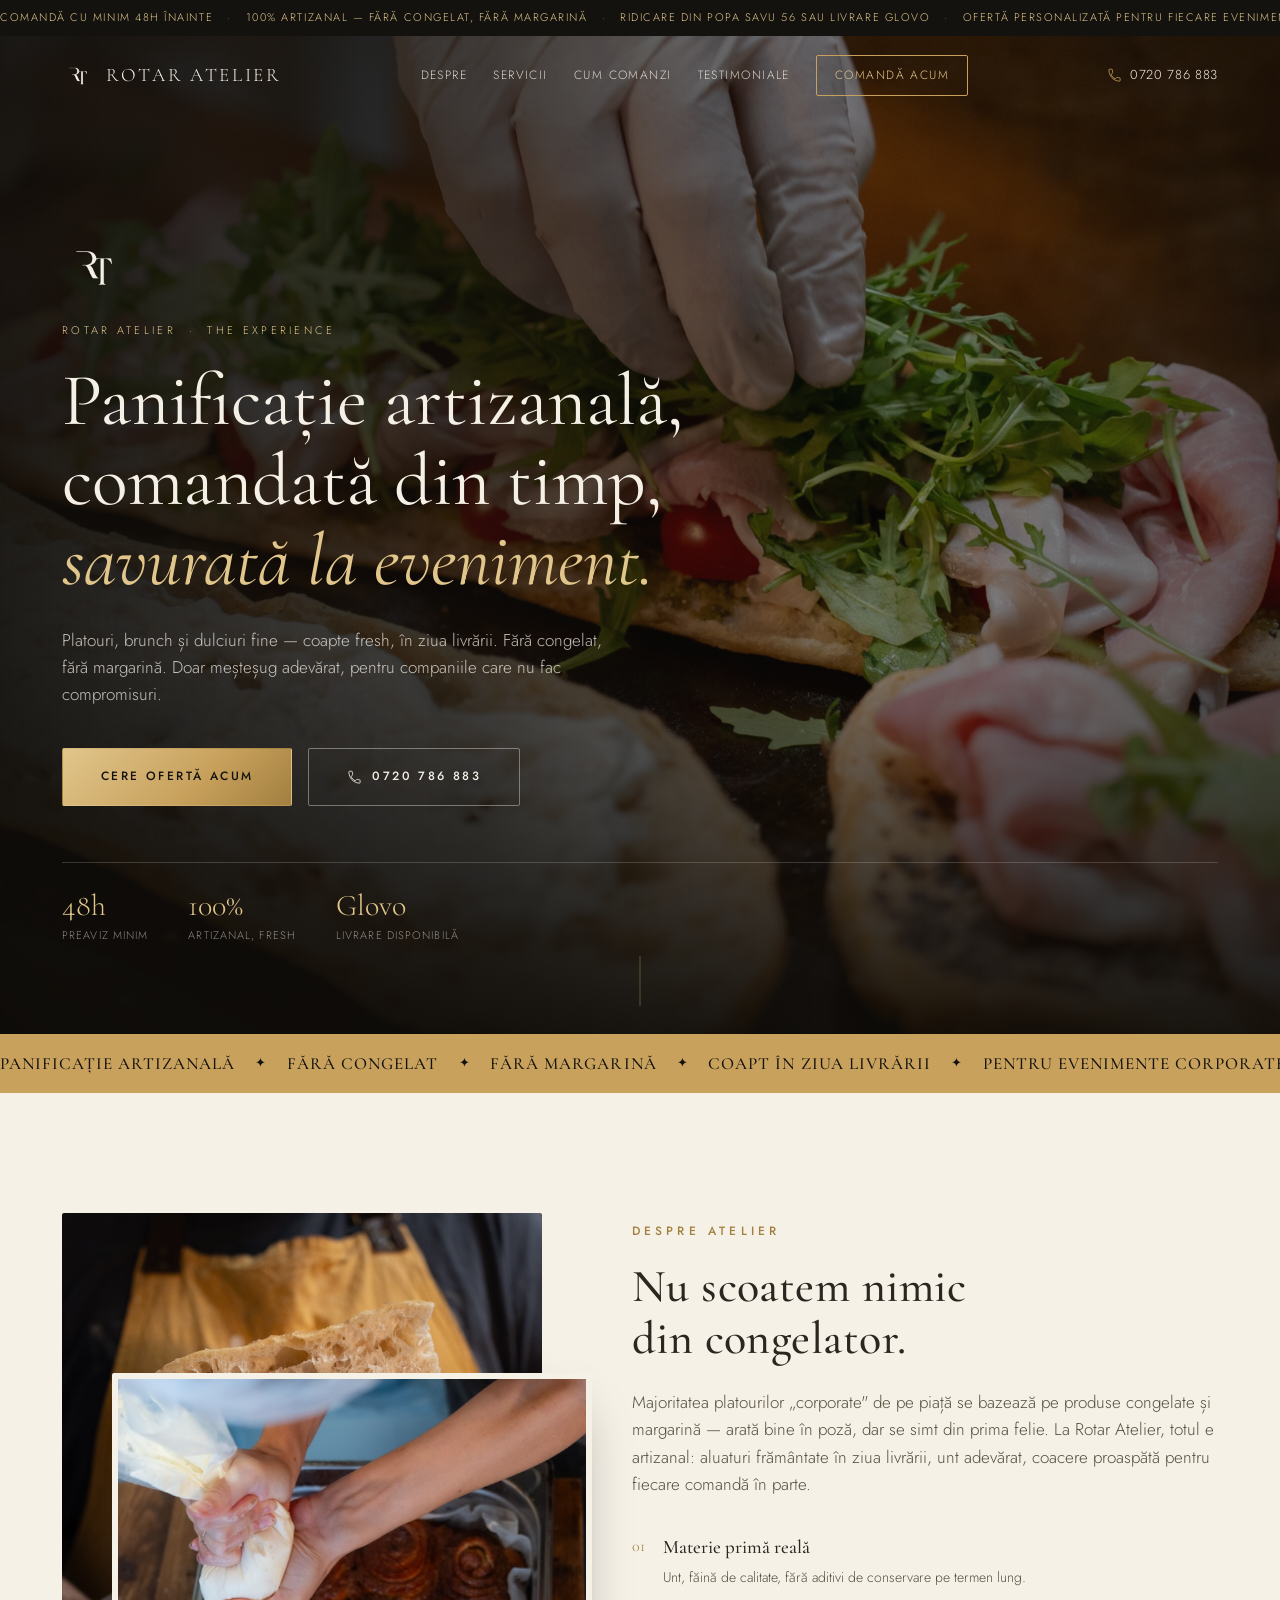
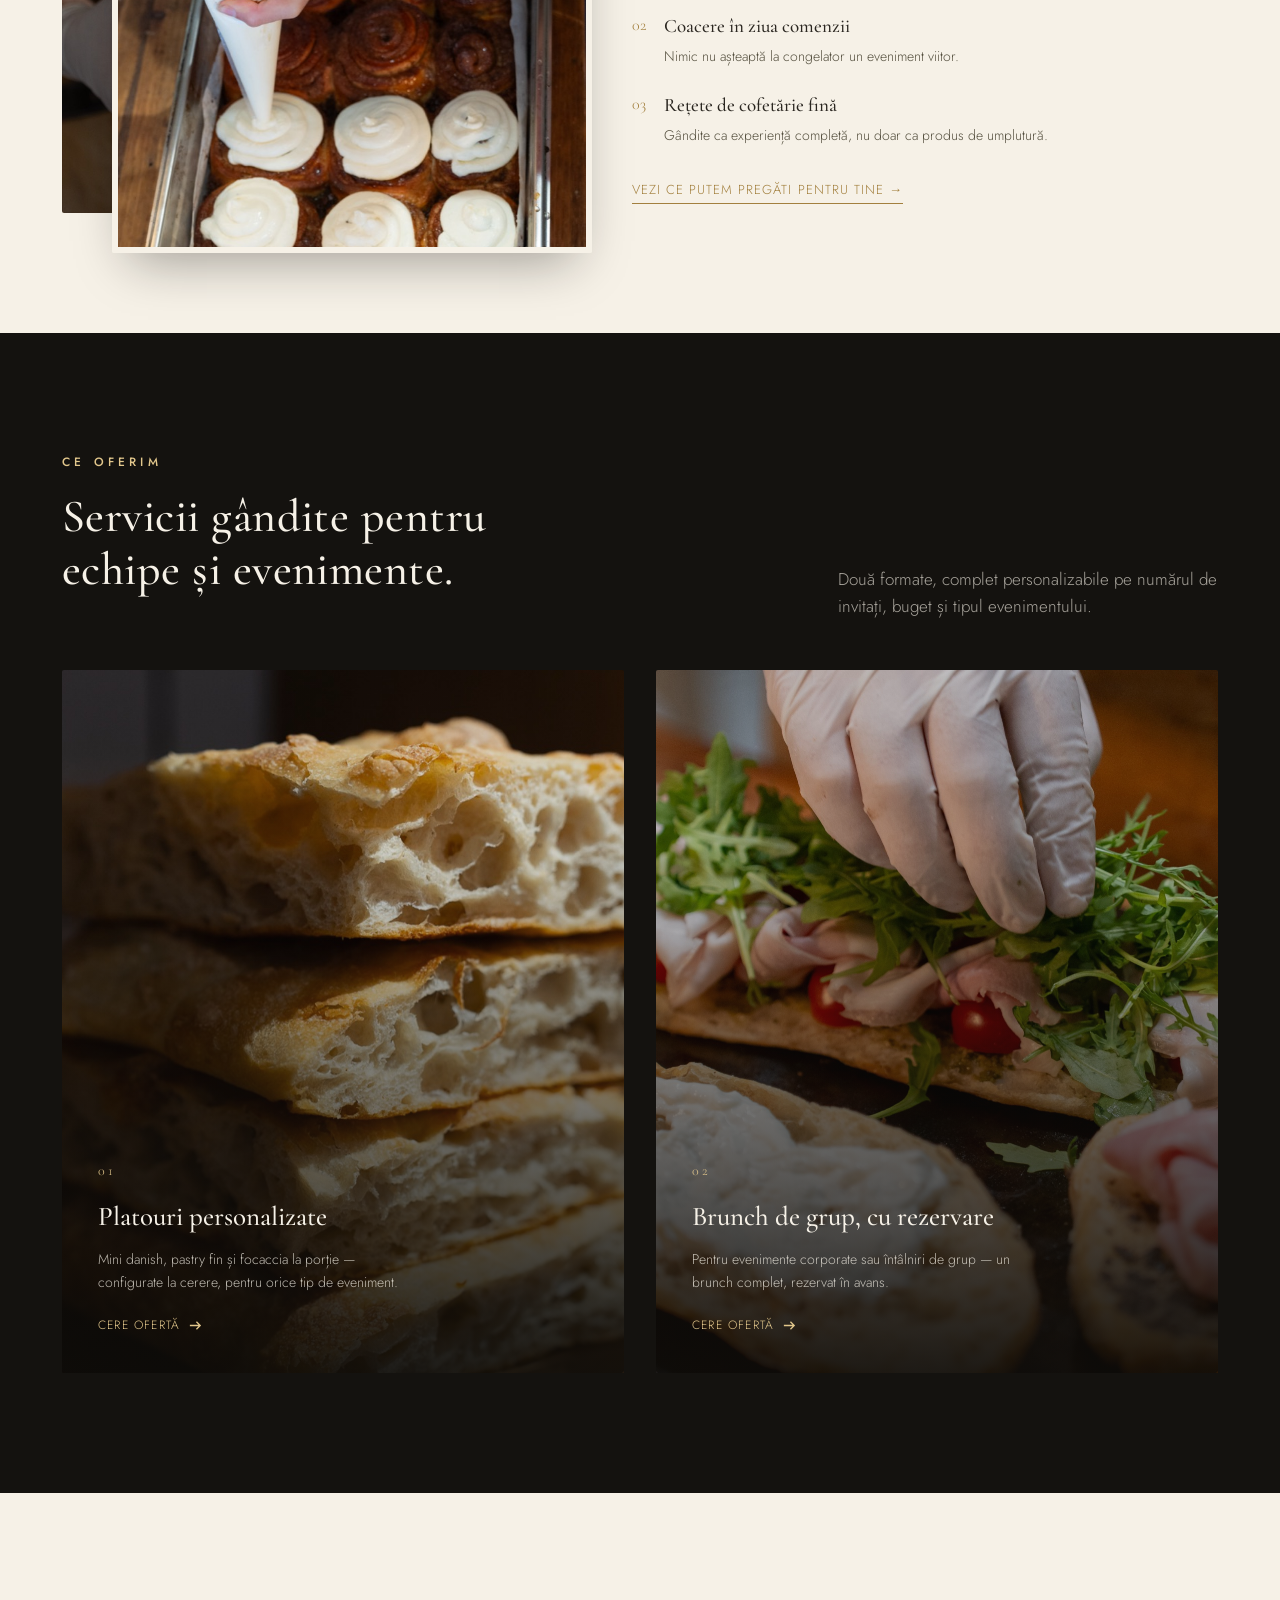
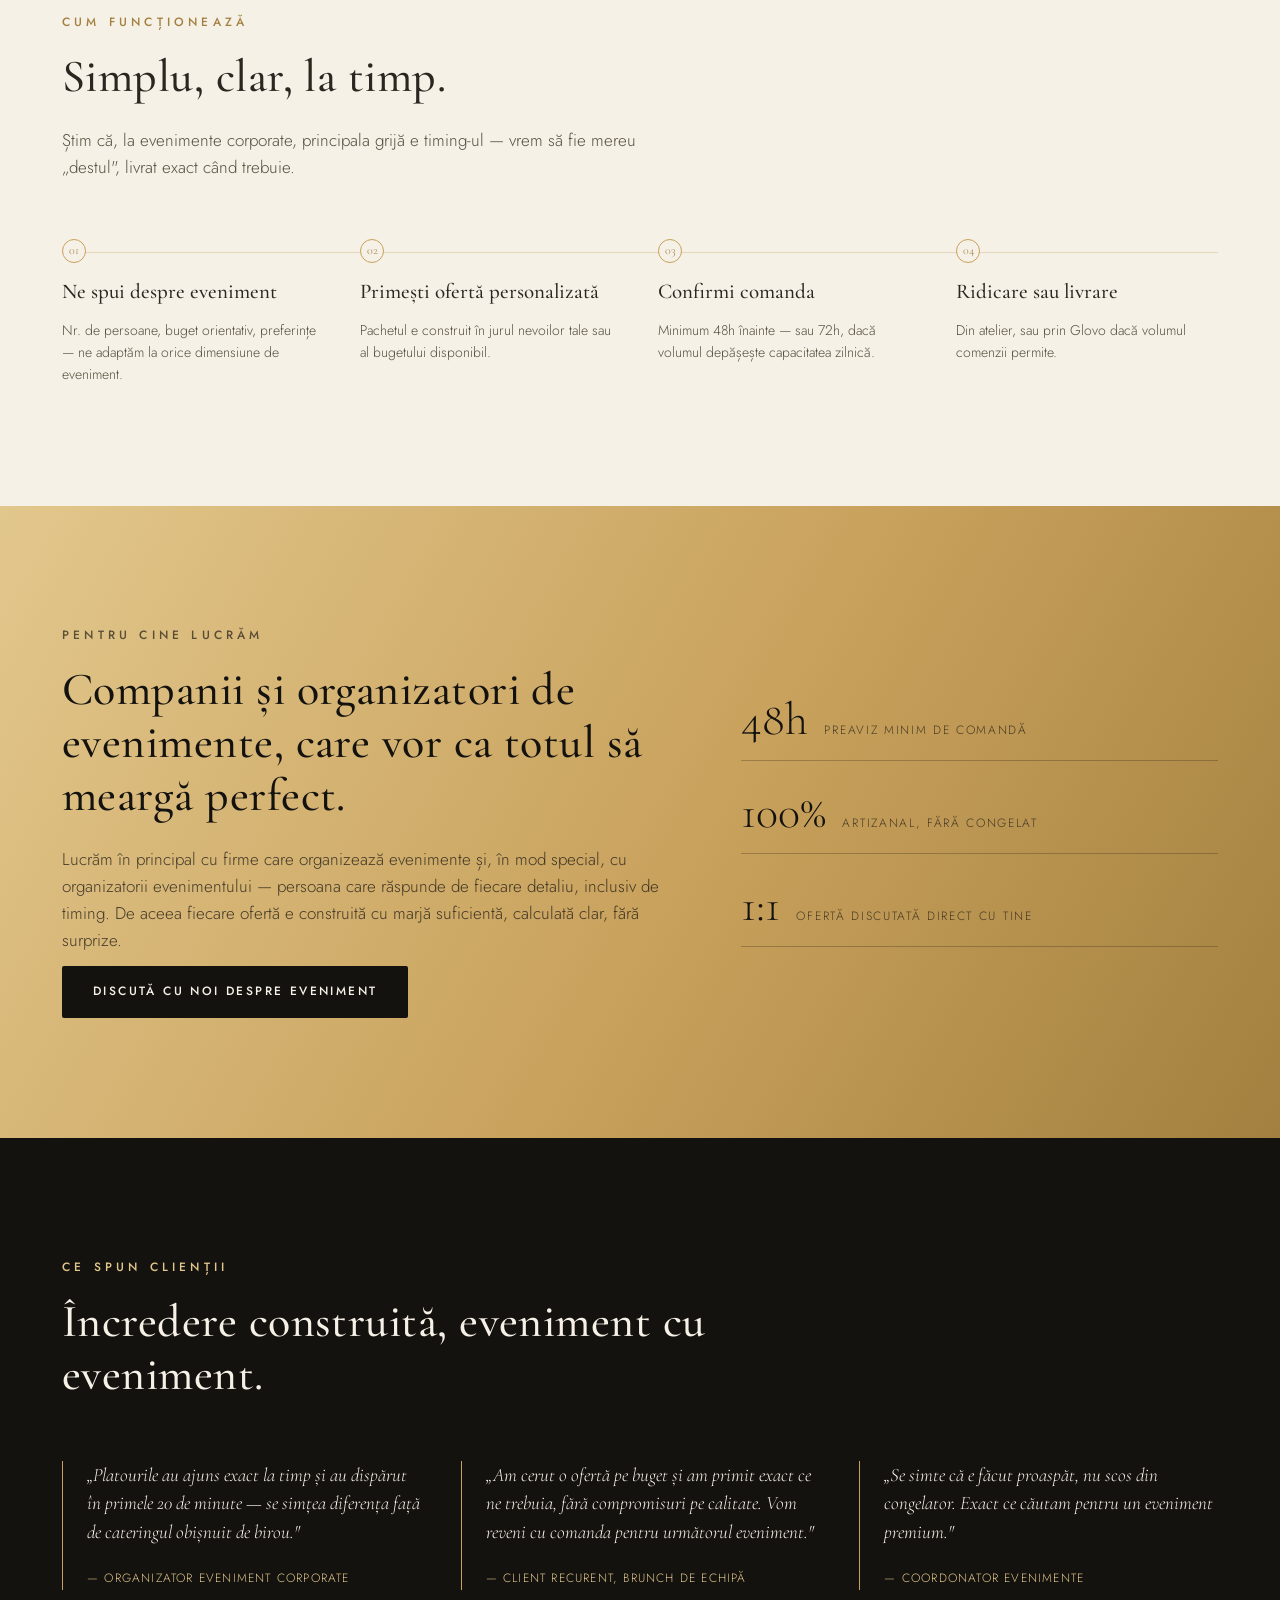
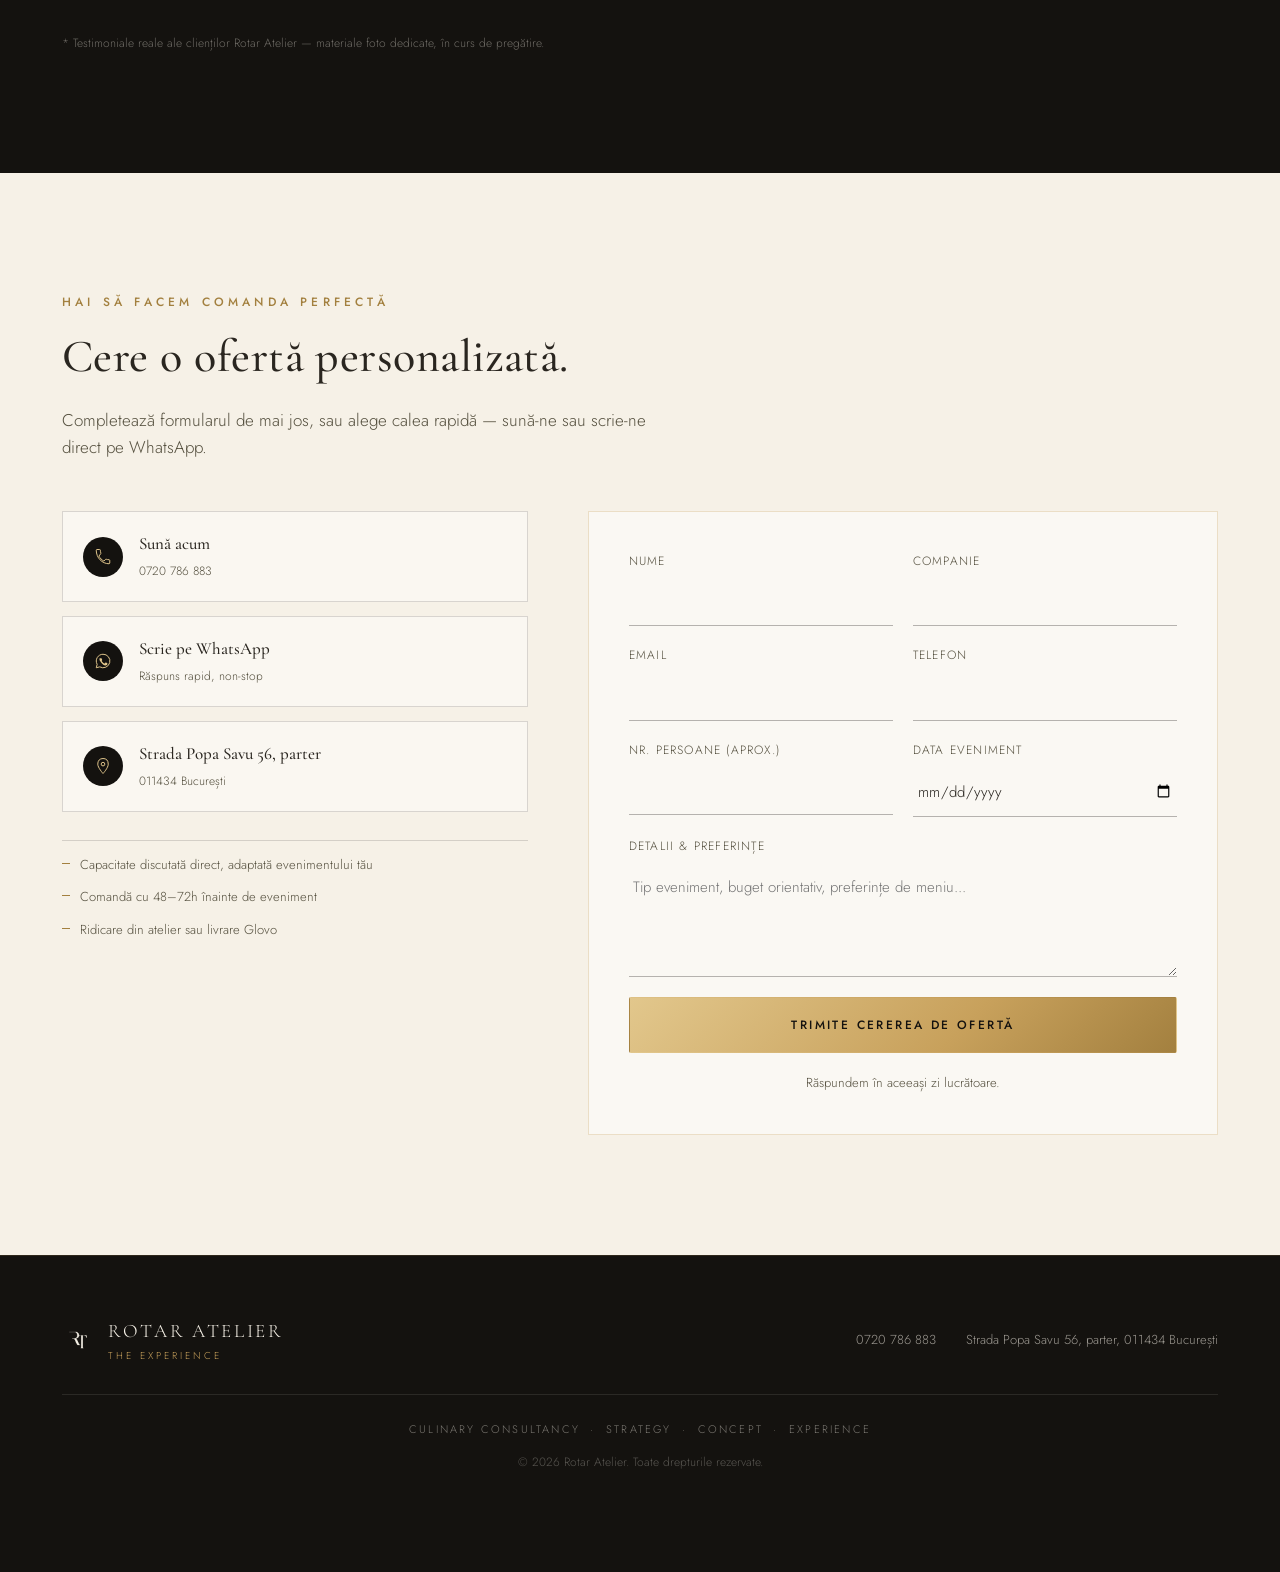
==== commit 8e33feda: "Full redesign: photo-driven editorial layout, real brand assets, conversion focus Complete rebuild o" ====
--- a/index.html
+++ b/index.html
@@ -3,36 +3,59 @@
 <head>
 <meta charset="UTF-8">
 <meta name="viewport" content="width=device-width, initial-scale=1.0">
-<title>Rotar Atelier — The Experience | Cofetărie & Panificație Artizanală pentru Evenimente</title>
-<meta name="description" content="Rotar Atelier — platouri artizanale, brunch de grup și catering premium pentru evenimente corporate. Totul făcut fresh, fără materie primă congelată.">
+<title>Rotar Atelier — The Experience | Panificație artizanală pentru evenimente</title>
+<meta name="description" content="Rotar Atelier — platouri artizanale, brunch de grup și catering premium pentru evenimente corporate. Comandă cu 48h înainte. Fără congelat, fără margarină.">
 <link rel="preconnect" href="https://fonts.googleapis.com">
 <link rel="preconnect" href="https://fonts.gstatic.com" crossorigin>
-<link href="https://fonts.googleapis.com/css2?family=Cormorant+Garamond:ital,wght@0,300;0,400;0,500;0,600;1,400&family=Jost:wght@300;400;500;600&display=swap" rel="stylesheet">
-<link rel="stylesheet" href="styles.css">
+<link href="https://fonts.googleapis.com/css2?family=Cormorant+Garamond:ital,wght@0,300;0,400;0,500;0,600;1,400;1,500&family=Jost:wght@300;400;500;600;700&display=swap" rel="stylesheet">
+<link rel="stylesheet" href="/styles.css">
 </head>
 <body>
 
 <div class="grain"></div>
+
+<!-- ================= TOP BAR ================= -->
+<div class="topbar">
+  <div class="topbar-track">
+    <span>Comandă cu minim 48h înainte</span>
+    <span class="dot">·</span>
+    <span>100% artizanal — fără congelat, fără margarină</span>
+    <span class="dot">·</span>
+    <span>Ridicare din Popa Savu 56 sau livrare Glovo</span>
+    <span class="dot">·</span>
+    <span>Ofertă personalizată pentru fiecare eveniment</span>
+    <span class="dot">·</span>
+    <span>Comandă cu minim 48h înainte</span>
+    <span class="dot">·</span>
+    <span>100% artizanal — fără congelat, fără margarină</span>
+    <span class="dot">·</span>
+    <span>Ridicare din Popa Savu 56 sau livrare Glovo</span>
+    <span class="dot">·</span>
+    <span>Ofertă personalizată pentru fiecare eveniment</span>
+    <span class="dot">·</span>
+  </div>
+</div>
 
 <!-- ================= NAV ================= -->
 <header class="site-header" id="siteHeader">
   <div class="container header-inner">
     <a href="#top" class="brand-mark">
-      <svg class="brand-svg" viewBox="0 0 64 64" aria-hidden="true">
-        <text x="14" y="46" class="rt-r">R</text>
-        <text x="30" y="52" class="rt-t">T</text>
-      </svg>
+      <img src="/assets/logo-mark-cream.png" alt="Rotar Atelier" class="brand-svg">
       <span class="brand-word">Rotar Atelier</span>
     </a>
 
     <nav class="main-nav" id="mainNav">
-      <a href="#despre">Despre</a>
+      <a href="#craft">Despre</a>
       <a href="#servicii">Servicii</a>
       <a href="#proces">Cum comanzi</a>
-      <a href="#pentru-cine">Pentru cine</a>
       <a href="#testimoniale">Testimoniale</a>
-      <a href="#contact" class="nav-cta">Cere ofertă</a>
+      <a href="#contact" class="nav-cta">Comandă acum</a>
     </nav>
+
+    <a href="tel:+40720786883" class="header-phone">
+      <svg viewBox="0 0 24 24" class="icon-phone"><path d="M6.6 10.8c1.4 2.8 3.8 5.2 6.6 6.6l2.2-2.2c.3-.3.7-.4 1-.2 1.1.4 2.3.6 3.6.6.6 0 1 .4 1 1V20c0 .6-.4 1-1 1C10.9 21 3 13.1 3 3c0-.6.4-1 1-1h3.5c.6 0 1 .4 1 1 0 1.3.2 2.5.6 3.6.1.4 0 .8-.2 1.1z" fill="none" stroke="currentColor" stroke-width="1.3"/></svg>
+      <span>0720 786 883</span>
+    </a>
 
     <button class="nav-toggle" id="navToggle" aria-label="Deschide meniul">
       <span></span><span></span><span></span>
@@ -42,79 +65,93 @@
 
 <!-- ================= HERO ================= -->
 <section class="hero" id="top">
-  <div class="hero-bg"></div>
+  <div class="hero-media">
+    <img src="/assets/hero-craft.jpg" alt="Focaccia artizanală asamblată proaspăt, cu șuncă, rucola și roșii cherry" loading="eager">
+    <div class="hero-scrim"></div>
+  </div>
+
   <div class="container hero-inner">
-    <p class="eyebrow reveal">Concept premium &nbsp;·&nbsp; Minimal &nbsp;·&nbsp; Gastronomy &nbsp;·&nbsp; Experience</p>
-
-    <svg class="hero-monogram reveal" viewBox="0 0 200 200" aria-hidden="true">
-      <circle cx="100" cy="100" r="92" class="mono-ring"/>
-      <text x="100" y="60" class="mono-arc-top">R O T A R</text>
-      <text x="100" y="150" class="mono-arc-bottom">A T E L I E R</text>
-      <text x="72" y="120" class="mono-r">R</text>
-      <text x="108" y="128" class="mono-t">T</text>
-      <circle cx="34" cy="100" r="2.2" class="mono-dot"/>
-      <circle cx="166" cy="100" r="2.2" class="mono-dot"/>
-    </svg>
+    <img src="/assets/logo-mark-cream.png" alt="" class="hero-mark reveal" aria-hidden="true">
+    <p class="eyebrow reveal">Rotar Atelier &nbsp;·&nbsp; The Experience</p>
 
     <h1 class="hero-title reveal">
-      Cofetărie &amp; panificație artizanală,<br>
-      pentru evenimentele care contează.
+      Panificație artizanală,<br>
+      comandată din timp,<br>
+      <em>savurată la eveniment.</em>
     </h1>
 
     <p class="hero-sub reveal">
-      Platouri, brunch și dulciuri fine — coapte fresh, fără materie primă congelată
-      și fără margarină. Un răsfăț cu adevărat artizanal, gândit pentru echipele
-      și companiile care nu fac compromisuri.
+      Platouri, brunch și dulciuri fine — coapte fresh, în ziua livrării.
+      Fără congelat, fără margarină. Doar meșteșug adevărat, pentru
+      companiile care nu fac compromisuri.
     </p>
 
     <div class="hero-actions reveal">
-      <a href="#contact" class="btn btn-gold">Solicită ofertă personalizată</a>
-      <a href="#servicii" class="btn btn-ghost">Vezi platourile</a>
-    </div>
-
-    <div class="hero-scroll" aria-hidden="true"><span></span></div>
-  </div>
-</section>
-
-<!-- ================= DESPRE / DIFERENȚIATOR ================= -->
-<section class="section section-cream" id="despre">
-  <div class="container">
-    <p class="kicker">Despre atelier</p>
-    <h2 class="section-title">Diferența se simte din prima mușcătură.</h2>
-    <p class="section-lead">
-      Majoritatea platourilor „corporate" de pe piață se bazează pe produse congelate
-      și margarină — arată bine în poză, dar se simt din prima felie. La Rotar Atelier,
-      totul e artizanal: aluaturi frământate în ziua livrării, unt adevărat, coacere
-      proaspătă pentru fiecare comandă. Nimic nu stă la congelator în așteptarea
-      următorului eveniment.
-    </p>
-
-    <div class="pillars">
-      <div class="pillar reveal">
-        <svg viewBox="0 0 48 48" class="pillar-icon"><path d="M12 20c0-6.6 5.4-12 12-12s12 5.4 12 12" fill="none" stroke="currentColor" stroke-width="1.4"/><rect x="8" y="20" width="32" height="4" rx="2" fill="none" stroke="currentColor" stroke-width="1.4"/><path d="M10 24l3 12h22l3-12" fill="none" stroke="currentColor" stroke-width="1.4"/></svg>
-        <h3>Gastronomy</h3>
-        <p>Rețete de cofetărie fină, gândite ca experiență, nu doar ca produs.</p>
-      </div>
-      <div class="pillar reveal">
-        <svg viewBox="0 0 48 48" class="pillar-icon"><path d="M24 8c4 4 4 8 0 12-4-4-4-8 0-12zM24 8c-4 4-4 8 0 12M12 24c4-4 8-4 12 0-4 4-8 4-12 0zM36 24c-4-4-8-4-12 0 4 4 8 4 12 0zM24 28c4 4 4 8 0 12-4-4-4-8 0-12z" fill="none" stroke="currentColor" stroke-width="1.2"/></svg>
-        <h3>Excellence</h3>
-        <p>Materie primă de calitate superioară, fără compromisuri de cost.</p>
-      </div>
-      <div class="pillar reveal">
-        <svg viewBox="0 0 48 48" class="pillar-icon"><line x1="14" y1="34" x2="34" y2="14" stroke="currentColor" stroke-width="1.4"/><path d="M30 10l8 8-4 4-8-8z" fill="none" stroke="currentColor" stroke-width="1.4"/><line x1="12" y1="36" x2="16" y2="32" stroke="currentColor" stroke-width="1.4"/></svg>
-        <h3>Precision</h3>
-        <p>Fiecare comandă, calculată exact pe numărul de invitați și timing.</p>
-      </div>
-      <div class="pillar reveal">
-        <svg viewBox="0 0 48 48" class="pillar-icon"><path d="M24 8L40 36H8z" fill="none" stroke="currentColor" stroke-width="1.4"/><line x1="24" y1="8" x2="24" y2="36" stroke="currentColor" stroke-width="1"/></svg>
-        <h3>Strategy</h3>
-        <p>Ofertă construită în jurul evenimentului tău — nu invers.</p>
-      </div>
-      <div class="pillar reveal">
-        <svg viewBox="0 0 48 48" class="pillar-icon"><circle cx="24" cy="24" r="14" fill="none" stroke="currentColor" stroke-width="1.4"/><path d="M24 24l7-4" stroke="currentColor" stroke-width="1.4"/><circle cx="24" cy="24" r="1.6" fill="currentColor"/></svg>
-        <h3>Experience</h3>
-        <p>De la prima discuție până la ultima felie — o experiență, nu o livrare.</p>
-      </div>
+      <a href="#contact" class="btn btn-gold btn-lg">Cere ofertă acum</a>
+      <a href="tel:+40720786883" class="btn btn-outline btn-lg">
+        <svg viewBox="0 0 24 24" class="icon-phone"><path d="M6.6 10.8c1.4 2.8 3.8 5.2 6.6 6.6l2.2-2.2c.3-.3.7-.4 1-.2 1.1.4 2.3.6 3.6.6.6 0 1 .4 1 1V20c0 .6-.4 1-1 1C10.9 21 3 13.1 3 3c0-.6.4-1 1-1h3.5c.6 0 1 .4 1 1 0 1.3.2 2.5.6 3.6.1.4 0 .8-.2 1.1z" fill="none" stroke="currentColor" stroke-width="1.3"/></svg>
+        0720 786 883
+      </a>
+    </div>
+
+    <div class="hero-stats reveal">
+      <div class="hstat"><span>48h</span><small>preaviz minim</small></div>
+      <div class="hstat"><span>100%</span><small>artizanal, fresh</small></div>
+      <div class="hstat"><span>Glovo</span><small>livrare disponibilă</small></div>
+    </div>
+  </div>
+
+  <div class="hero-scroll" aria-hidden="true"><span></span></div>
+</section>
+
+<!-- ================= MARQUEE ================= -->
+<div class="marquee">
+  <div class="marquee-track">
+    <span>PANIFICAȚIE ARTIZANALĂ</span><span class="mq-dot">✦</span>
+    <span>FĂRĂ CONGELAT</span><span class="mq-dot">✦</span>
+    <span>FĂRĂ MARGARINĂ</span><span class="mq-dot">✦</span>
+    <span>COAPT ÎN ZIUA LIVRĂRII</span><span class="mq-dot">✦</span>
+    <span>PENTRU EVENIMENTE CORPORATE</span><span class="mq-dot">✦</span>
+    <span>PANIFICAȚIE ARTIZANALĂ</span><span class="mq-dot">✦</span>
+    <span>FĂRĂ CONGELAT</span><span class="mq-dot">✦</span>
+    <span>FĂRĂ MARGARINĂ</span><span class="mq-dot">✦</span>
+    <span>COAPT ÎN ZIUA LIVRĂRII</span><span class="mq-dot">✦</span>
+    <span>PENTRU EVENIMENTE CORPORATE</span><span class="mq-dot">✦</span>
+  </div>
+</div>
+
+<!-- ================= CRAFT / DESPRE ================= -->
+<section class="section section-cream craft" id="craft">
+  <div class="container craft-inner">
+    <div class="craft-media reveal">
+      <img src="/assets/craft-baker.jpg" alt="Brutar Rotar Atelier ținând felii proaspete de pâine artizanală">
+      <img src="/assets/craft-piping.jpg" alt="Glazură proaspătă turnată peste rulouri de scorțișoară" class="craft-media-float">
+    </div>
+    <div class="craft-text">
+      <p class="kicker">Despre atelier</p>
+      <h2 class="section-title">Nu scoatem nimic<br>din congelator.</h2>
+      <p class="section-lead">
+        Majoritatea platourilor „corporate" de pe piață se bazează pe produse
+        congelate și margarină — arată bine în poză, dar se simt din prima
+        felie. La Rotar Atelier, totul e artizanal: aluaturi frământate în
+        ziua livrării, unt adevărat, coacere proaspătă pentru fiecare
+        comandă în parte.
+      </p>
+      <div class="craft-points">
+        <div class="craft-point">
+          <span class="cp-num">01</span>
+          <div><h3>Materie primă reală</h3><p>Unt, făină de calitate, fără aditivi de conservare pe termen lung.</p></div>
+        </div>
+        <div class="craft-point">
+          <span class="cp-num">02</span>
+          <div><h3>Coacere în ziua comenzii</h3><p>Nimic nu așteaptă la congelator un eveniment viitor.</p></div>
+        </div>
+        <div class="craft-point">
+          <span class="cp-num">03</span>
+          <div><h3>Rețete de cofetărie fină</h3><p>Gândite ca experiență completă, nu doar ca produs de umplutură.</p></div>
+        </div>
+      </div>
+      <a href="#servicii" class="text-link">Vezi ce putem pregăti pentru tine →</a>
     </div>
   </div>
 </section>
@@ -122,73 +159,68 @@
 <!-- ================= SERVICII ================= -->
 <section class="section section-black" id="servicii">
   <div class="container">
-    <p class="kicker kicker-light">Ce oferim</p>
-    <h2 class="section-title title-light">Servicii gândite pentru echipe și evenimente.</h2>
+    <div class="section-head">
+      <div>
+        <p class="kicker kicker-light">Ce oferim</p>
+        <h2 class="section-title title-light">Servicii gândite pentru<br>echipe și evenimente.</h2>
+      </div>
+      <p class="section-lead lead-light">Două formate, complet personalizabile pe numărul de invitați, buget și tipul evenimentului.</p>
+    </div>
 
     <div class="service-grid">
-      <div class="service-card reveal">
-        <span class="service-index">01</span>
-        <h3>Platouri personalizate</h3>
-        <p>
-          Selecție adaptată la cerere: mini danish, pastry fin și focaccia
-          servită la porție. Compoziția platoului se ajustează în funcție de
-          preferințe, alergeni și tipul evenimentului.
-        </p>
-        <ul class="service-list">
-          <li>Mini danish &amp; pastry artizanal</li>
-          <li>Focaccia — porții individuale</li>
-          <li>Configurație flexibilă, la cerere</li>
-        </ul>
-      </div>
-
-      <div class="service-card reveal">
-        <span class="service-index">02</span>
-        <h3>Brunch de grup, cu rezervare</h3>
-        <p>
-          Perfect pentru evenimente corporate sau întâlniri de grup —
-          un brunch complet, rezervat în avans, gândit ca moment de
-          socializare, nu doar ca masă.
-        </p>
-        <ul class="service-list">
-          <li>Pentru evenimente &amp; întâlniri de grup</li>
-          <li>Rezervare programată în avans</li>
-          <li>Fără minim de persoane · max. 70</li>
-        </ul>
-      </div>
-    </div>
-  </div>
-</section>
-
-<!-- ================= PROCES / CUM COMANZI ================= -->
+      <a href="#contact" class="service-card reveal">
+        <img src="/assets/craft-focaccia.jpg" alt="Focaccia artizanală tăiată la porție">
+        <div class="service-scrim"></div>
+        <div class="service-content">
+          <span class="service-index">01</span>
+          <h3>Platouri personalizate</h3>
+          <p>Mini danish, pastry fin și focaccia la porție — configurate la cerere, pentru orice tip de eveniment.</p>
+          <span class="service-cta">Cere ofertă <svg viewBox="0 0 16 16"><path d="M2 8h11M9 4l4 4-4 4" fill="none" stroke="currentColor" stroke-width="1.4"/></svg></span>
+        </div>
+      </a>
+
+      <a href="#contact" class="service-card reveal">
+        <img src="/assets/hero-craft.jpg" alt="Brunch artizanal cu focaccia, șuncă și rucola">
+        <div class="service-scrim"></div>
+        <div class="service-content">
+          <span class="service-index">02</span>
+          <h3>Brunch de grup, cu rezervare</h3>
+          <p>Pentru evenimente corporate sau întâlniri de grup — un brunch complet, rezervat în avans.</p>
+          <span class="service-cta">Cere ofertă <svg viewBox="0 0 16 16"><path d="M2 8h11M9 4l4 4-4 4" fill="none" stroke="currentColor" stroke-width="1.4"/></svg></span>
+        </div>
+      </a>
+    </div>
+  </div>
+</section>
+
+<!-- ================= PROCES ================= -->
 <section class="section section-cream" id="proces">
   <div class="container">
     <p class="kicker">Cum funcționează</p>
     <h2 class="section-title">Simplu, clar, la timp.</h2>
-    <p class="section-lead">
-      Știm că, la evenimente corporate, principala grijă e timing-ul — vrem să
-      fie mereu „destul", livrat exact când trebuie.
-    </p>
-
-    <div class="steps">
-      <div class="step reveal">
-        <span class="step-num">01</span>
+    <p class="section-lead">Știm că, la evenimente corporate, principala grijă e timing-ul — vrem să fie mereu „destul", livrat exact când trebuie.</p>
+
+    <div class="timeline">
+      <div class="timeline-line"></div>
+      <div class="timeline-step reveal">
+        <span class="ts-num">01</span>
         <h3>Ne spui despre eveniment</h3>
-        <p>Număr de persoane, buget orientativ și preferințe. Fără minim — până la 70 de persoane per comandă.</p>
-      </div>
-      <div class="step reveal">
-        <span class="step-num">02</span>
-        <h3>Primești o ofertă personalizată</h3>
-        <p>Pachetul e construit în jurul nevoilor tale, adaptat la buget sau la brief-ul evenimentului.</p>
-      </div>
-      <div class="step reveal">
-        <span class="step-num">03</span>
+        <p>Nr. de persoane, buget orientativ, preferințe — ne adaptăm la orice dimensiune de eveniment.</p>
+      </div>
+      <div class="timeline-step reveal">
+        <span class="ts-num">02</span>
+        <h3>Primești ofertă personalizată</h3>
+        <p>Pachetul e construit în jurul nevoilor tale sau al bugetului disponibil.</p>
+      </div>
+      <div class="timeline-step reveal">
+        <span class="ts-num">03</span>
         <h3>Confirmi comanda</h3>
-        <p>Minimum 48h înainte de eveniment — sau 72h, dacă volumul comenzii depășește capacitatea zilnică de producție.</p>
-      </div>
-      <div class="step reveal">
-        <span class="step-num">04</span>
+        <p>Minimum 48h înainte — sau 72h, dacă volumul depășește capacitatea zilnică.</p>
+      </div>
+      <div class="timeline-step reveal">
+        <span class="ts-num">04</span>
         <h3>Ridicare sau livrare</h3>
-        <p>În principiu prin ridicare din atelier; pentru cantități care permit, livrăm și prin Glovo.</p>
+        <p>Din atelier, sau prin Glovo dacă volumul comenzii permite.</p>
       </div>
     </div>
   </div>
@@ -199,30 +231,19 @@
   <div class="container pentru-cine-inner">
     <div class="pc-text reveal">
       <p class="kicker kicker-dark">Pentru cine lucrăm</p>
-      <h2 class="section-title title-dark">
-        Companii și organizatori de evenimente, care vor ca totul să meargă perfect.
-      </h2>
+      <h2 class="section-title title-dark">Companii și organizatori de evenimente, care vor ca totul să meargă perfect.</h2>
       <p class="section-lead lead-dark">
         Lucrăm în principal cu firme care organizează evenimente și, în mod
         special, cu organizatorii evenimentului — persoana care răspunde de
         fiecare detaliu, inclusiv de timing. De aceea fiecare ofertă e
-        construită cu marjă suficientă, calculată clar, fără surprize de
-        ultim moment.
+        construită cu marjă suficientă, calculată clar, fără surprize.
       </p>
+      <a href="#contact" class="btn btn-dark">Discută cu noi despre eveniment</a>
     </div>
     <div class="pc-stats reveal">
-      <div class="stat">
-        <span class="stat-num">0</span>
-        <span class="stat-label">Minim de persoane</span>
-      </div>
-      <div class="stat">
-        <span class="stat-num">70</span>
-        <span class="stat-label">Maxim per comandă</span>
-      </div>
-      <div class="stat">
-        <span class="stat-num">48h</span>
-        <span class="stat-label">Preaviz minim de comandă</span>
-      </div>
+      <div class="stat"><span class="stat-num">48h</span><span class="stat-label">Preaviz minim de comandă</span></div>
+      <div class="stat"><span class="stat-num">100%</span><span class="stat-label">Artizanal, fără congelat</span></div>
+      <div class="stat"><span class="stat-num">1:1</span><span class="stat-label">Ofertă discutată direct cu tine</span></div>
     </div>
   </div>
 </section>
@@ -251,76 +272,108 @@
   </div>
 </section>
 
-<!-- ================= CONTACT / OFERTĂ ================= -->
+<!-- ================= CONTACT / COMANDĂ ================= -->
 <section class="section section-cream" id="contact">
-  <div class="container contact-inner">
-    <div class="contact-text reveal">
-      <p class="kicker">Hai să discutăm</p>
+  <div class="container">
+    <div class="contact-head">
+      <p class="kicker">Hai să facem comanda perfectă</p>
       <h2 class="section-title">Cere o ofertă personalizată.</h2>
-      <p class="section-lead">
-        Fiecare pachet e construit pe nevoile evenimentului tău — sau pe
-        bugetul disponibil. Spune-ne detaliile și revenim cu o propunere
-        clară, în cel mai scurt timp.
-      </p>
-      <ul class="contact-points">
-        <li>Fără minim de persoane · maxim 70 / comandă</li>
-        <li>Comandă cu 48–72h înainte de eveniment</li>
-        <li>Ridicare din atelier sau livrare Glovo</li>
-      </ul>
-    </div>
-
-    <form class="contact-form reveal" id="offerForm">
-      <div class="form-row">
-        <label>
-          <span>Nume</span>
-          <input type="text" name="nume" required>
+      <p class="section-lead">Completează formularul de mai jos, sau alege calea rapidă — sună-ne sau scrie-ne direct pe WhatsApp.</p>
+    </div>
+
+    <div class="contact-inner">
+      <div class="contact-side reveal">
+        <a href="tel:+40720786883" class="quick-action">
+          <span class="qa-icon">
+            <svg viewBox="0 0 24 24"><path d="M6.6 10.8c1.4 2.8 3.8 5.2 6.6 6.6l2.2-2.2c.3-.3.7-.4 1-.2 1.1.4 2.3.6 3.6.6.6 0 1 .4 1 1V20c0 .6-.4 1-1 1C10.9 21 3 13.1 3 3c0-.6.4-1 1-1h3.5c.6 0 1 .4 1 1 0 1.3.2 2.5.6 3.6.1.4 0 .8-.2 1.1z" fill="none" stroke="currentColor" stroke-width="1.3"/></svg>
+          </span>
+          <span>
+            <strong>Sună acum</strong>
+            <small>0720 786 883</small>
+          </span>
+        </a>
+        <a href="https://wa.me/40720786883" target="_blank" rel="noopener" class="quick-action">
+          <span class="qa-icon">
+            <svg viewBox="0 0 24 24"><path d="M12 3a9 9 0 00-7.8 13.4L3 21l4.7-1.2A9 9 0 1012 3z" fill="none" stroke="currentColor" stroke-width="1.3"/><path d="M8.5 8.7c.2-.5.4-.5.6-.5h.5c.2 0 .4 0 .6.5.2.5.7 1.6.7 1.8s0 .3-.1.5c-.2.2-.3.3-.4.5-.2.2-.3.3-.1.6.2.3.8 1.3 1.8 2.1 1.2 1 1.8 1.2 2.1 1 .3-.2.7-.7.9-1 .2-.2.4-.2.6-.1.3.1 1.6.7 1.8.9.2.1.4.2.4.4 0 .2 0 1-.4 1.5-.4.6-1.6 1-2.2 1-.6 0-1.9-.2-3.6-1.6-2.1-1.7-3.3-3.8-3.5-4.2-.1-.4-.9-1.4-.9-2.6 0-1.2.6-1.8.8-2z" fill="currentColor" stroke="none"/></svg>
+          </span>
+          <span>
+            <strong>Scrie pe WhatsApp</strong>
+            <small>Răspuns rapid, non-stop</small>
+          </span>
+        </a>
+        <a href="https://www.google.com/maps/search/?api=1&query=Strada+Popa+Savu+56+Bucuresti" target="_blank" rel="noopener" class="quick-action">
+          <span class="qa-icon">
+            <svg viewBox="0 0 24 24"><path d="M12 22s7-7.4 7-12.5S16.4 2 12 2 5 4.9 5 9.5 12 22 12 22z" fill="none" stroke="currentColor" stroke-width="1.3"/><circle cx="12" cy="9.5" r="2.4" fill="none" stroke="currentColor" stroke-width="1.3"/></svg>
+          </span>
+          <span>
+            <strong>Strada Popa Savu 56, parter</strong>
+            <small>011434 București</small>
+          </span>
+        </a>
+
+        <ul class="contact-points">
+          <li>Capacitate discutată direct, adaptată evenimentului tău</li>
+          <li>Comandă cu 48–72h înainte de eveniment</li>
+          <li>Ridicare din atelier sau livrare Glovo</li>
+        </ul>
+      </div>
+
+      <form class="contact-form reveal" id="offerForm">
+        <div class="form-row">
+          <label>
+            <span>Nume</span>
+            <input type="text" name="nume" required>
+          </label>
+          <label>
+            <span>Companie</span>
+            <input type="text" name="companie">
+          </label>
+        </div>
+        <div class="form-row">
+          <label>
+            <span>Email</span>
+            <input type="email" name="email" required>
+          </label>
+          <label>
+            <span>Telefon</span>
+            <input type="tel" name="telefon" required>
+          </label>
+        </div>
+        <div class="form-row">
+          <label>
+            <span>Nr. persoane (aprox.)</span>
+            <input type="number" name="persoane" min="1">
+          </label>
+          <label>
+            <span>Data eveniment</span>
+            <input type="date" name="data">
+          </label>
+        </div>
+        <label class="full">
+          <span>Detalii &amp; preferințe</span>
+          <textarea name="mesaj" rows="4" placeholder="Tip eveniment, buget orientativ, preferințe de meniu..."></textarea>
         </label>
-        <label>
-          <span>Companie</span>
-          <input type="text" name="companie">
-        </label>
-      </div>
-      <div class="form-row">
-        <label>
-          <span>Email</span>
-          <input type="email" name="email" required>
-        </label>
-        <label>
-          <span>Telefon</span>
-          <input type="tel" name="telefon">
-        </label>
-      </div>
-      <div class="form-row">
-        <label>
-          <span>Nr. persoane</span>
-          <input type="number" name="persoane" min="1" max="70">
-        </label>
-        <label>
-          <span>Data eveniment</span>
-          <input type="date" name="data">
-        </label>
-      </div>
-      <label class="full">
-        <span>Detalii &amp; preferințe</span>
-        <textarea name="mesaj" rows="4" placeholder="Tip eveniment, buget orientativ, preferințe de meniu..."></textarea>
-      </label>
-      <button type="submit" class="btn btn-gold btn-full">Trimite solicitarea</button>
-      <p class="form-note" id="formNote"></p>
-    </form>
+        <button type="submit" class="btn btn-gold btn-full btn-lg">Trimite cererea de ofertă</button>
+        <p class="form-note" id="formNote">Răspundem în aceeași zi lucrătoare.</p>
+      </form>
+    </div>
   </div>
 </section>
 
 <!-- ================= FOOTER ================= -->
 <footer class="site-footer">
   <div class="container footer-inner">
-    <div class="footer-brand">
-      <svg class="brand-svg" viewBox="0 0 64 64" aria-hidden="true">
-        <text x="14" y="46" class="rt-r">R</text>
-        <text x="30" y="52" class="rt-t">T</text>
-      </svg>
-      <div>
-        <span class="brand-word">Rotar Atelier</span>
-        <span class="brand-sub">The Experience</span>
+    <div class="footer-top">
+      <div class="footer-brand">
+        <img src="/assets/logo-mark-cream.png" alt="Rotar Atelier" class="brand-svg">
+        <div>
+          <span class="brand-word">Rotar Atelier</span>
+          <span class="brand-sub">The Experience</span>
+        </div>
+      </div>
+      <div class="footer-contact">
+        <a href="tel:+40720786883">0720 786 883</a>
+        <a href="https://www.google.com/maps/search/?api=1&query=Strada+Popa+Savu+56+Bucuresti" target="_blank" rel="noopener">Strada Popa Savu 56, parter, 011434 București</a>
       </div>
     </div>
     <p class="footer-tags">Culinary Consultancy &nbsp;·&nbsp; Strategy &nbsp;·&nbsp; Concept &nbsp;·&nbsp; Experience</p>
@@ -328,6 +381,15 @@
   </div>
 </footer>
 
-<script src="script.js"></script>
+<!-- ================= MOBILE STICKY CTA ================= -->
+<div class="mobile-cta">
+  <a href="tel:+40720786883" class="mobile-cta-btn mobile-cta-call">
+    <svg viewBox="0 0 24 24"><path d="M6.6 10.8c1.4 2.8 3.8 5.2 6.6 6.6l2.2-2.2c.3-.3.7-.4 1-.2 1.1.4 2.3.6 3.6.6.6 0 1 .4 1 1V20c0 .6-.4 1-1 1C10.9 21 3 13.1 3 3c0-.6.4-1 1-1h3.5c.6 0 1 .4 1 1 0 1.3.2 2.5.6 3.6.1.4 0 .8-.2 1.1z" fill="none" stroke="currentColor" stroke-width="1.3"/></svg>
+    Sună acum
+  </a>
+  <a href="#contact" class="mobile-cta-btn mobile-cta-order">Comandă</a>
+</div>
+
+<script src="/script.js"></script>
 </body>
 </html>
--- a/styles.css
+++ b/styles.css
@@ -1,7 +1,6 @@
 /* =========================================================
    ROTAR ATELIER — THE EXPERIENCE
-   Design tokens pulled from brand board:
-   cream / black / gold, serif logotype + spaced sans labels
+   Editorial, photo-driven, conversion-focused redesign.
    ========================================================= */
 
 :root{
@@ -18,11 +17,11 @@
   --serif: 'Cormorant Garamond', Georgia, serif;
   --sans: 'Jost', 'Helvetica Neue', Arial, sans-serif;
 
-  --container: 1180px;
+  --container: 1220px;
+  --ease: cubic-bezier(.16,.84,.44,1);
 }
 
 *{ box-sizing: border-box; margin: 0; padding: 0; }
-
 html{ scroll-behavior: smooth; }
 
 body{
@@ -35,9 +34,7 @@
 }
 
 img, svg{ display:block; max-width: 100%; }
-
 a{ color: inherit; text-decoration: none; }
-
 ul{ list-style: none; }
 
 .container{
@@ -47,7 +44,6 @@
   padding: 0 32px;
 }
 
-/* subtle film-grain overlay for premium texture */
 .grain{
   position: fixed; inset: 0;
   pointer-events: none;
@@ -74,12 +70,14 @@
   font-family: var(--serif);
   font-weight: 500;
   font-size: clamp(28px, 4vw, 46px);
-  line-height: 1.2;
+  line-height: 1.15;
   max-width: 820px;
   margin-bottom: 24px;
   letter-spacing: 0.01em;
 }
+.section-title em{ font-style: italic; color: var(--gold-dark); }
 .title-light{ color: var(--cream); }
+.title-light em{ color: var(--gold-light); }
 .title-dark{ color: var(--black); }
 
 .section-lead{
@@ -89,21 +87,47 @@
   font-weight: 300;
 }
 .lead-dark{ color: rgba(20,18,15,0.75); }
+.lead-light{ color: rgba(246,241,231,0.65); max-width: 380px; }
+
+.section-head{
+  display: flex;
+  justify-content: space-between;
+  align-items: flex-end;
+  gap: 40px;
+  flex-wrap: wrap;
+  margin-bottom: 20px;
+}
+
+.text-link{
+  display: inline-block;
+  margin-top: 8px;
+  font-size: 13px;
+  letter-spacing: 0.08em;
+  text-transform: uppercase;
+  color: var(--gold-dark);
+  border-bottom: 1px solid var(--gold-dark);
+  padding-bottom: 2px;
+  transition: color 0.25s ease, border-color 0.25s ease;
+}
+.text-link:hover{ color: var(--ink); border-color: var(--ink); }
 
 /* =========================== BUTTONS =========================== */
 .btn{
-  display: inline-block;
+  display: inline-flex;
+  align-items: center;
+  gap: 10px;
   padding: 16px 34px;
   font-family: var(--sans);
   font-size: 12px;
-  letter-spacing: 0.25em;
+  letter-spacing: 0.2em;
   text-transform: uppercase;
   font-weight: 500;
   border-radius: 2px;
-  transition: all 0.35s ease;
+  transition: all 0.35s var(--ease);
   border: 1px solid transparent;
   cursor: pointer;
 }
+.btn-lg{ padding: 18px 38px; }
 .btn-gold{
   background: linear-gradient(135deg, var(--gold-light), var(--gold) 60%, var(--gold-dark));
   color: var(--black);
@@ -111,27 +135,56 @@
 .btn-gold:hover{
   filter: brightness(1.08);
   transform: translateY(-2px);
-  box-shadow: 0 12px 30px -10px rgba(200,161,92,0.6);
-}
-.btn-ghost{
-  border-color: rgba(20,18,15,0.3);
-  color: var(--ink);
-}
-.hero .btn-ghost{ border-color: rgba(246,241,231,0.4); color: var(--cream); }
-.btn-ghost:hover{ border-color: var(--gold); color: var(--gold-light); }
-.btn-full{ width: 100%; text-align: center; }
+  box-shadow: 0 14px 32px -12px rgba(200,161,92,0.65);
+}
+.btn-outline{
+  border-color: rgba(246,241,231,0.4);
+  color: var(--cream);
+}
+.btn-outline:hover{ border-color: var(--gold); color: var(--gold-light); background: rgba(200,161,92,0.08); }
+.btn-dark{
+  background: var(--black);
+  color: var(--cream);
+  padding: 15px 30px;
+}
+.btn-dark:hover{ background: var(--black-soft); transform: translateY(-2px); }
+.btn-full{ width: 100%; text-align: center; justify-content: center; }
+.icon-phone{ width: 15px; height: 15px; }
+
+/* =========================== TOP BAR (marquee strip) =========================== */
+.topbar{
+  background: var(--black);
+  color: var(--gold-light);
+  font-size: 11px;
+  letter-spacing: 0.14em;
+  text-transform: uppercase;
+  overflow: hidden;
+  white-space: nowrap;
+  padding: 9px 0;
+}
+.topbar-track{
+  display: inline-flex;
+  gap: 14px;
+  animation: topbarScroll 32s linear infinite;
+}
+.topbar .dot{ color: var(--gold-dark); }
+@keyframes topbarScroll{
+  0%{ transform: translateX(0); }
+  100%{ transform: translateX(-50%); }
+}
 
 /* =========================== HEADER / NAV =========================== */
 .site-header{
   position: fixed;
-  top: 0; left: 0; right: 0;
+  top: 33px; left: 0; right: 0;
   z-index: 500;
   padding: 22px 0;
-  transition: all 0.4s ease;
+  transition: all 0.4s var(--ease);
   background: transparent;
 }
 .site-header.scrolled{
-  background: rgba(20,18,15,0.88);
+  top: 0;
+  background: rgba(20,18,15,0.9);
   backdrop-filter: blur(10px);
   padding: 14px 0;
   box-shadow: 0 8px 24px -12px rgba(0,0,0,0.4);
@@ -141,6 +194,7 @@
   display: flex;
   align-items: center;
   justify-content: space-between;
+  gap: 20px;
 }
 
 .brand-mark{
@@ -148,18 +202,12 @@
   align-items: center;
   gap: 12px;
 }
-.brand-svg{ width: 34px; height: 34px; }
-.rt-r, .rt-t{
-  font-family: var(--serif);
-  font-weight: 500;
-  fill: var(--cream);
-}
-.rt-r{ font-size: 34px; }
-.rt-t{ font-size: 26px; }
+.brand-svg{ width: 32px; height: 32px; object-fit: contain; }
+.brand-mark-black{ display: none; }
 
 .brand-word{
   font-family: var(--serif);
-  font-size: 20px;
+  font-size: 19px;
   letter-spacing: 0.14em;
   text-transform: uppercase;
   color: var(--cream);
@@ -168,27 +216,39 @@
 .main-nav{
   display: flex;
   align-items: center;
-  gap: 28px;
+  gap: 26px;
 }
 .main-nav a{
   font-size: 12px;
-  letter-spacing: 0.14em;
+  letter-spacing: 0.12em;
   text-transform: uppercase;
   color: var(--cream);
   opacity: 0.85;
   transition: opacity 0.25s ease, color 0.25s ease;
-  position: relative;
   white-space: nowrap;
 }
 .main-nav a:hover{ opacity: 1; color: var(--gold-light); }
 .nav-cta{
   border: 1px solid var(--gold);
-  padding: 10px 20px;
+  padding: 10px 18px;
   border-radius: 2px;
   opacity: 1 !important;
   color: var(--gold-light) !important;
 }
 .nav-cta:hover{ background: var(--gold); color: var(--black) !important; }
+
+.header-phone{
+  display: flex;
+  align-items: center;
+  gap: 8px;
+  font-size: 13px;
+  letter-spacing: 0.05em;
+  color: var(--cream);
+  white-space: nowrap;
+  flex-shrink: 0;
+}
+.header-phone .icon-phone{ color: var(--gold); }
+.header-phone:hover{ color: var(--gold-light); }
 
 .nav-toggle{
   display: none;
@@ -199,35 +259,41 @@
   cursor: pointer;
   padding: 6px;
 }
-.nav-toggle span{
-  width: 24px; height: 1px;
-  background: var(--cream);
-}
+.nav-toggle span{ width: 24px; height: 1px; background: var(--cream); }
 
 /* =========================== HERO =========================== */
 .hero{
   position: relative;
   min-height: 100vh;
   display: flex;
-  align-items: center;
-  background: var(--black);
+  align-items: flex-end;
   overflow: hidden;
-  padding: 140px 0 80px;
-}
-.hero-bg{
+  padding: 200px 0 90px;
+}
+.hero-media{
+  position: absolute; inset: 0;
+  z-index: 0;
+}
+.hero-media img{
+  width: 100%; height: 100%;
+  object-fit: cover;
+  object-position: center 40%;
+}
+.hero-scrim{
   position: absolute; inset: 0;
   background:
-    radial-gradient(ellipse at 50% 0%, rgba(200,161,92,0.16), transparent 55%),
-    radial-gradient(ellipse at 15% 90%, rgba(200,161,92,0.08), transparent 50%),
-    linear-gradient(180deg, #16140f 0%, #100e0b 100%);
-}
+    linear-gradient(90deg, rgba(14,12,9,0.92) 0%, rgba(14,12,9,0.72) 38%, rgba(14,12,9,0.35) 68%, rgba(14,12,9,0.55) 100%),
+    linear-gradient(0deg, rgba(14,12,9,0.9) 0%, rgba(14,12,9,0.1) 40%);
+}
+
 .hero-inner{
   position: relative;
   z-index: 2;
-  text-align: center;
-  display: flex;
-  flex-direction: column;
-  align-items: center;
+}
+
+.hero-mark{
+  width: 64px;
+  margin-bottom: 22px;
 }
 
 .eyebrow{
@@ -235,211 +301,267 @@
   letter-spacing: 0.3em;
   text-transform: uppercase;
   color: var(--gold-light);
-  opacity: 0.8;
-  margin-bottom: 36px;
-}
-
-.hero-monogram{
-  width: 150px;
-  height: 150px;
-  margin-bottom: 36px;
-}
-.mono-ring{
-  fill: none;
-  stroke: var(--gold);
-  stroke-width: 1;
-  opacity: 0.6;
-}
-.mono-dot{ fill: var(--gold); }
-.mono-arc-top, .mono-arc-bottom{
-  font-family: var(--sans);
-  font-size: 11px;
-  letter-spacing: 0.35em;
-  fill: var(--cream);
-  text-anchor: middle;
-}
-.mono-arc-bottom{ opacity: 0.9; }
-.mono-r, .mono-t{
-  font-family: var(--serif);
-  fill: var(--gold-light);
-  text-anchor: middle;
-}
-.mono-r{ font-size: 54px; }
-.mono-t{ font-size: 40px; }
+  opacity: 0.85;
+  margin-bottom: 22px;
+}
 
 .hero-title{
   font-family: var(--serif);
   font-weight: 400;
-  font-size: clamp(32px, 5.2vw, 62px);
-  line-height: 1.18;
+  font-size: clamp(38px, 6vw, 74px);
+  line-height: 1.08;
   color: var(--cream);
-  max-width: 900px;
+  max-width: 780px;
   margin-bottom: 26px;
 }
+.hero-title em{ color: var(--gold-light); font-style: italic; }
 
 .hero-sub{
-  max-width: 620px;
-  color: rgba(246,241,231,0.72);
+  max-width: 540px;
+  color: rgba(246,241,231,0.78);
   font-size: 17px;
   font-weight: 300;
-  margin-bottom: 44px;
+  margin-bottom: 40px;
 }
 
 .hero-actions{
   display: flex;
-  gap: 18px;
+  gap: 16px;
   flex-wrap: wrap;
-  justify-content: center;
+  margin-bottom: 56px;
+}
+
+.hero-stats{
+  display: flex;
+  gap: 40px;
+  flex-wrap: wrap;
+  border-top: 1px solid rgba(246,241,231,0.18);
+  padding-top: 28px;
+}
+.hstat{ display: flex; flex-direction: column; }
+.hstat span{
+  font-family: var(--serif);
+  font-size: 30px;
+  color: var(--gold-light);
+  line-height: 1;
+}
+.hstat small{
+  margin-top: 6px;
+  font-size: 11px;
+  letter-spacing: 0.1em;
+  text-transform: uppercase;
+  color: rgba(246,241,231,0.55);
 }
 
 .hero-scroll{
-  margin-top: 70px;
-  width: 1px;
-  height: 60px;
+  position: absolute;
+  bottom: 28px; left: 50%;
+  transform: translateX(-50%);
+  width: 1px; height: 50px;
   background: rgba(200,161,92,0.4);
-  position: relative;
   overflow: hidden;
+  z-index: 2;
 }
 .hero-scroll span{
-  position: absolute;
-  top: -60px; left: 0;
+  position: absolute; top: -50px; left: 0;
   width: 100%; height: 100%;
   background: var(--gold-light);
   animation: scrollLine 2.2s ease-in-out infinite;
 }
 @keyframes scrollLine{
   0%{ transform: translateY(0); }
-  100%{ transform: translateY(120px); }
+  100%{ transform: translateY(100px); }
+}
+
+/* =========================== MARQUEE (gold band) =========================== */
+.marquee{
+  background: var(--gold);
+  overflow: hidden;
+  white-space: nowrap;
+  padding: 16px 0;
+}
+.marquee-track{
+  display: inline-flex;
+  align-items: center;
+  gap: 20px;
+  animation: marqueeScroll 26s linear infinite;
+}
+.marquee-track span{
+  font-family: var(--serif);
+  font-size: 17px;
+  letter-spacing: 0.06em;
+  color: var(--black);
+  font-weight: 500;
+}
+.mq-dot{ color: rgba(20,18,15,0.5); font-size: 13px !important; }
+@keyframes marqueeScroll{
+  0%{ transform: translateX(0); }
+  100%{ transform: translateX(-50%); }
 }
 
 /* =========================== SECTIONS =========================== */
 .section{ padding: 120px 0; }
 .section-cream{ background: var(--cream); }
 .section-black{ background: var(--black); }
-.section-gold{
-  background: linear-gradient(120deg, var(--gold-light), var(--gold) 55%, var(--gold-dark));
-}
-
-/* pillars (5 icons row) */
-.pillars{
-  margin-top: 60px;
+.section-gold{ background: linear-gradient(120deg, var(--gold-light), var(--gold) 55%, var(--gold-dark)); }
+
+/* =========================== CRAFT / DESPRE =========================== */
+.craft-inner{
   display: grid;
-  grid-template-columns: repeat(5, 1fr);
-  gap: 30px;
-}
-.pillar{
-  text-align: center;
-  padding: 20px 12px;
-}
-.pillar-icon{
-  width: 40px; height: 40px;
-  margin: 0 auto 20px;
+  grid-template-columns: 0.9fr 1.1fr;
+  gap: 90px;
+  align-items: center;
+}
+.craft-media{
+  position: relative;
+}
+.craft-media img{
+  width: 100%;
+  border-radius: 2px;
+}
+.craft-media > img:first-child{
+  aspect-ratio: 4/5;
+  object-fit: cover;
+}
+.craft-media-float{
+  position: absolute;
+  bottom: -40px; right: -50px;
+  width: 55%;
+  aspect-ratio: 1/1;
+  object-fit: cover;
+  border: 6px solid var(--cream);
+  box-shadow: 0 24px 50px -18px rgba(20,18,15,0.4);
+}
+
+.craft-points{
+  margin: 34px 0 26px;
+  display: flex;
+  flex-direction: column;
+  gap: 22px;
+}
+.craft-point{
+  display: flex;
+  gap: 18px;
+}
+.cp-num{
+  font-family: var(--serif);
+  font-size: 16px;
   color: var(--gold-dark);
-}
-.pillar h3{
-  font-family: var(--serif);
-  font-size: 20px;
-  letter-spacing: 0.05em;
-  margin-bottom: 10px;
-  color: var(--ink);
-}
-.pillar p{
-  font-size: 14px;
-  color: var(--ink-soft);
-}
-
-/* services */
+  padding-top: 2px;
+}
+.craft-point h3{
+  font-family: var(--serif);
+  font-size: 19px;
+  font-weight: 500;
+  margin-bottom: 4px;
+}
+.craft-point p{ font-size: 14px; color: var(--ink-soft); }
+
+/* =========================== SERVICES (photo cards) =========================== */
 .service-grid{
-  margin-top: 60px;
+  margin-top: 50px;
   display: grid;
   grid-template-columns: repeat(2, 1fr);
-  gap: 40px;
+  gap: 32px;
 }
 .service-card{
-  border: 1px solid rgba(200,161,92,0.25);
-  padding: 46px 40px;
   position: relative;
-  transition: border-color 0.3s ease, transform 0.3s ease;
-}
-.service-card:hover{
-  border-color: var(--gold);
-  transform: translateY(-4px);
+  display: block;
+  aspect-ratio: 4/5;
+  overflow: hidden;
+  border-radius: 2px;
+}
+.service-card img{
+  position: absolute; inset: 0;
+  width: 100%; height: 100%;
+  object-fit: cover;
+  transition: transform 0.7s var(--ease);
+}
+.service-card:hover img{ transform: scale(1.06); }
+.service-scrim{
+  position: absolute; inset: 0;
+  background: linear-gradient(0deg, rgba(14,12,9,0.92) 0%, rgba(14,12,9,0.5) 45%, rgba(14,12,9,0.15) 75%);
+}
+.service-content{
+  position: absolute; left: 0; right: 0; bottom: 0;
+  padding: 36px;
+  z-index: 2;
 }
 .service-index{
   font-family: var(--serif);
-  font-size: 15px;
-  color: var(--gold);
+  font-size: 14px;
+  color: var(--gold-light);
   letter-spacing: 0.2em;
 }
-.service-card h3{
-  font-family: var(--serif);
-  font-size: 28px;
+.service-content h3{
+  font-family: var(--serif);
+  font-size: 27px;
   font-weight: 500;
   color: var(--cream);
-  margin: 18px 0 16px;
-}
-.service-card p{
-  color: rgba(246,241,231,0.65);
-  font-size: 15px;
-  margin-bottom: 22px;
-}
-.service-list li{
-  font-size: 13px;
-  letter-spacing: 0.03em;
+  margin: 12px 0 10px;
+}
+.service-content p{
+  color: rgba(246,241,231,0.75);
+  font-size: 14px;
+  max-width: 320px;
+  margin-bottom: 18px;
+}
+.service-cta{
+  display: inline-flex;
+  align-items: center;
+  gap: 8px;
+  font-size: 12px;
+  letter-spacing: 0.1em;
+  text-transform: uppercase;
   color: var(--gold-light);
-  padding-left: 18px;
+}
+.service-cta svg{ width: 15px; height: 15px; transition: transform 0.3s ease; }
+.service-card:hover .service-cta svg{ transform: translateX(4px); }
+
+/* =========================== TIMELINE (process) =========================== */
+.timeline{
   position: relative;
-  margin-bottom: 10px;
-}
-.service-list li::before{
-  content: '';
-  position: absolute;
-  left: 0; top: 8px;
-  width: 8px; height: 1px;
-  background: var(--gold);
-}
-
-/* process steps */
-.steps{
   margin-top: 60px;
   display: grid;
   grid-template-columns: repeat(4, 1fr);
   gap: 36px;
 }
-.step{
-  border-top: 1px solid rgba(200,161,92,0.4);
-  padding-top: 22px;
-}
-.step-num{
-  font-family: var(--serif);
-  font-size: 15px;
+.timeline-line{
+  position: absolute;
+  top: 11px; left: 0; right: 0;
+  height: 1px;
+  background: rgba(200,161,92,0.35);
+}
+.timeline-step{ position: relative; padding-top: 34px; }
+.ts-num{
+  position: absolute;
+  top: -2px; left: 0;
+  width: 24px; height: 24px;
+  display: flex; align-items: center; justify-content: center;
+  font-family: var(--serif);
+  font-size: 12px;
+  background: var(--cream);
+  border: 1px solid var(--gold);
+  border-radius: 50%;
   color: var(--gold-dark);
-  letter-spacing: 0.15em;
-}
-.step h3{
+}
+.timeline-step h3{
   font-family: var(--serif);
   font-size: 21px;
   font-weight: 500;
-  margin: 12px 0 10px;
-  color: var(--ink);
-}
-.step p{
-  font-size: 14px;
-  color: var(--ink-soft);
-}
-
-/* pentru cine */
+  margin-bottom: 10px;
+}
+.timeline-step p{ font-size: 14px; color: var(--ink-soft); }
+
+/* =========================== PENTRU CINE =========================== */
 .pentru-cine-inner{
   display: grid;
   grid-template-columns: 1.3fr 1fr;
   gap: 60px;
   align-items: center;
 }
-.pc-stats{
-  display: flex;
-  flex-direction: column;
-  gap: 28px;
-}
+.pc-text .btn-dark{ margin-top: 12px; }
+.pc-stats{ display: flex; flex-direction: column; gap: 28px; }
 .stat{
   display: flex;
   align-items: baseline;
@@ -447,30 +569,17 @@
   border-bottom: 1px solid rgba(20,18,15,0.25);
   padding-bottom: 18px;
 }
-.stat-num{
-  font-family: var(--serif);
-  font-size: 46px;
-  color: var(--black);
-  line-height: 1;
-}
-.stat-label{
-  font-size: 12px;
-  letter-spacing: 0.14em;
-  text-transform: uppercase;
-  color: rgba(20,18,15,0.7);
-}
-
-/* testimonials */
+.stat-num{ font-family: var(--serif); font-size: 46px; color: var(--black); line-height: 1; }
+.stat-label{ font-size: 12px; letter-spacing: 0.14em; text-transform: uppercase; color: rgba(20,18,15,0.7); }
+
+/* =========================== TESTIMONIALS =========================== */
 .testimonial-track{
   margin-top: 60px;
   display: grid;
   grid-template-columns: repeat(3, 1fr);
   gap: 40px;
 }
-.testimonial{
-  border-left: 1px solid var(--gold);
-  padding-left: 24px;
-}
+.testimonial{ border-left: 1px solid var(--gold); padding-left: 24px; }
 .testimonial p{
   font-family: var(--serif);
   font-style: italic;
@@ -490,33 +599,68 @@
   margin-top: 44px;
   font-size: 12px;
   color: rgba(246,241,231,0.4);
-  letter-spacing: 0.03em;
-}
-
-/* contact */
+}
+
+/* =========================== CONTACT ============================ */
+.contact-head{ max-width: 640px; margin-bottom: 50px; }
 .contact-inner{
   display: grid;
-  grid-template-columns: 1fr 1fr;
-  gap: 70px;
-}
-.contact-points{
-  margin-top: 30px;
+  grid-template-columns: 0.85fr 1.15fr;
+  gap: 60px;
+  align-items: start;
+}
+.contact-side{
   display: flex;
   flex-direction: column;
   gap: 14px;
 }
+.quick-action{
+  display: flex;
+  align-items: center;
+  gap: 16px;
+  padding: 18px 20px;
+  border: 1px solid rgba(20,18,15,0.15);
+  background: rgba(255,255,255,0.4);
+  transition: border-color 0.25s ease, transform 0.25s ease;
+}
+.quick-action:hover{ border-color: var(--gold-dark); transform: translateX(4px); }
+.qa-icon{
+  width: 40px; height: 40px;
+  flex-shrink: 0;
+  display: flex; align-items: center; justify-content: center;
+  border-radius: 50%;
+  background: var(--black);
+  color: var(--gold-light);
+}
+.qa-icon svg{ width: 18px; height: 18px; }
+.quick-action strong{
+  display: block;
+  font-family: var(--serif);
+  font-size: 17px;
+  font-weight: 500;
+  color: var(--ink);
+}
+.quick-action small{ font-size: 12px; color: var(--ink-soft); }
+
+.contact-points{
+  margin-top: 14px;
+  display: flex;
+  flex-direction: column;
+  gap: 12px;
+  padding-top: 14px;
+  border-top: 1px solid rgba(20,18,15,0.15);
+}
 .contact-points li{
-  font-size: 14px;
-  letter-spacing: 0.02em;
-  color: var(--ink);
-  padding-left: 20px;
+  font-size: 13px;
+  color: var(--ink-soft);
+  padding-left: 18px;
   position: relative;
 }
 .contact-points li::before{
   content: '';
   position: absolute;
-  left: 0; top: 9px;
-  width: 10px; height: 1px;
+  left: 0; top: 8px;
+  width: 8px; height: 1px;
   background: var(--gold-dark);
 }
 
@@ -524,12 +668,11 @@
   display: flex;
   flex-direction: column;
   gap: 20px;
-}
-.form-row{
-  display: grid;
-  grid-template-columns: 1fr 1fr;
-  gap: 20px;
-}
+  background: rgba(255,255,255,0.5);
+  border: 1px solid rgba(200,161,92,0.3);
+  padding: 40px;
+}
+.form-row{ display: grid; grid-template-columns: 1fr 1fr; gap: 20px; }
 .contact-form label{
   display: flex;
   flex-direction: column;
@@ -555,33 +698,25 @@
   resize: vertical;
 }
 .contact-form input:focus,
-.contact-form textarea:focus{
-  border-color: var(--gold-dark);
-}
-.form-note{
-  font-size: 13px;
-  color: var(--gold-dark);
-  min-height: 18px;
-}
+.contact-form textarea:focus{ border-color: var(--gold-dark); }
+.form-note{ font-size: 13px; color: var(--ink-soft); text-align: center; }
 
 /* =========================== FOOTER =========================== */
 .site-footer{
   background: var(--black);
-  padding: 60px 0 36px;
+  padding: 60px 0 100px;
   border-top: 1px solid rgba(200,161,92,0.15);
 }
-.footer-inner{
-  display: flex;
-  flex-direction: column;
-  align-items: center;
-  gap: 20px;
-  text-align: center;
-}
-.footer-brand{
-  display: flex;
-  align-items: center;
-  gap: 14px;
-}
+.footer-top{
+  display: flex;
+  justify-content: space-between;
+  align-items: center;
+  flex-wrap: wrap;
+  gap: 24px;
+  padding-bottom: 30px;
+  border-bottom: 1px solid rgba(246,241,231,0.1);
+}
+.footer-brand{ display: flex; align-items: center; gap: 14px; }
 .footer-brand div{ display: flex; flex-direction: column; align-items: flex-start; }
 .footer-brand .brand-sub{
   font-size: 10px;
@@ -590,39 +725,86 @@
   color: var(--gold);
   margin-top: 2px;
 }
+.footer-contact{
+  display: flex;
+  gap: 30px;
+  flex-wrap: wrap;
+  font-size: 13px;
+  color: rgba(246,241,231,0.6);
+}
+.footer-contact a:hover{ color: var(--gold-light); }
 .footer-tags{
+  margin-top: 26px;
   font-size: 11px;
   letter-spacing: 0.2em;
   text-transform: uppercase;
   color: rgba(246,241,231,0.45);
+  text-align: center;
 }
 .footer-copy{
+  margin-top: 14px;
   font-size: 12px;
   color: rgba(246,241,231,0.3);
+  text-align: center;
+}
+
+/* =========================== MOBILE STICKY CTA =========================== */
+.mobile-cta{
+  display: none;
+  position: fixed;
+  bottom: 0; left: 0; right: 0;
+  z-index: 600;
+  background: var(--black);
+  border-top: 1px solid rgba(200,161,92,0.3);
+}
+.mobile-cta-btn{
+  flex: 1;
+  display: flex;
+  align-items: center;
+  justify-content: center;
+  gap: 8px;
+  padding: 16px 10px;
+  font-size: 13px;
+  letter-spacing: 0.06em;
+  text-transform: uppercase;
+}
+.mobile-cta-btn svg{ width: 16px; height: 16px; }
+.mobile-cta-call{ color: var(--cream); border-right: 1px solid rgba(246,241,231,0.12); }
+.mobile-cta-order{
+  color: var(--black);
+  background: linear-gradient(135deg, var(--gold-light), var(--gold) 60%, var(--gold-dark));
+  font-weight: 500;
 }
 
 /* =========================== REVEAL ANIMATION =========================== */
 .reveal{
   opacity: 0;
   transform: translateY(24px);
-  transition: opacity 0.8s ease, transform 0.8s ease;
-}
-.reveal.in-view{
-  opacity: 1;
-  transform: translateY(0);
-}
+  transition: opacity 0.8s var(--ease), transform 0.8s var(--ease);
+}
+.reveal.in-view{ opacity: 1; transform: translateY(0); }
 
 /* =========================== RESPONSIVE =========================== */
+@media (max-width: 1080px){
+  .craft-inner{ grid-template-columns: 1fr; gap: 60px; }
+  .craft-media-float{ width: 45%; }
+  .contact-inner{ grid-template-columns: 1fr; }
+}
+
 @media (max-width: 980px){
-  .pillars{ grid-template-columns: repeat(3, 1fr); }
+  .header-phone{ display: none; }
   .service-grid{ grid-template-columns: 1fr; }
-  .steps{ grid-template-columns: repeat(2, 1fr); }
+  .timeline{ grid-template-columns: repeat(2, 1fr); row-gap: 40px; }
+  .timeline-line{ display: none; }
   .pentru-cine-inner{ grid-template-columns: 1fr; }
   .testimonial-track{ grid-template-columns: 1fr; }
-  .contact-inner{ grid-template-columns: 1fr; gap: 50px; }
+  .section-head{ flex-direction: column; align-items: flex-start; }
+  body{ padding-bottom: 0; }
 }
 
 @media (max-width: 720px){
+  .topbar{ display: none; }
+  .site-header{ top: 0; }
   .main-nav{
     position: fixed;
     top: 0; right: -100%;
@@ -635,14 +817,19 @@
     align-items: flex-start;
     padding: 40px;
     gap: 26px;
-    transition: right 0.4s ease;
+    transition: right 0.4s var(--ease);
     z-index: 400;
   }
   .main-nav.open{ right: 0; }
   .nav-toggle{ display: flex; }
-  .pillars{ grid-template-columns: repeat(2, 1fr); }
-  .steps{ grid-template-columns: 1fr; }
+  .hero{ padding-top: 140px; align-items: flex-end; }
+  .hero-stats{ gap: 26px; }
+  .craft-media-float{ position: static; width: 100%; margin-top: 16px; border-width: 0; box-shadow: none; }
+  .timeline{ grid-template-columns: 1fr; }
   .form-row{ grid-template-columns: 1fr; }
+  .contact-form{ padding: 26px; }
   .section{ padding: 80px 0; }
-  .hero{ padding-top: 120px; }
-}
+  .footer-top{ flex-direction: column; align-items: flex-start; }
+  .mobile-cta{ display: flex; }
+  body{ padding-bottom: 58px; }
+}
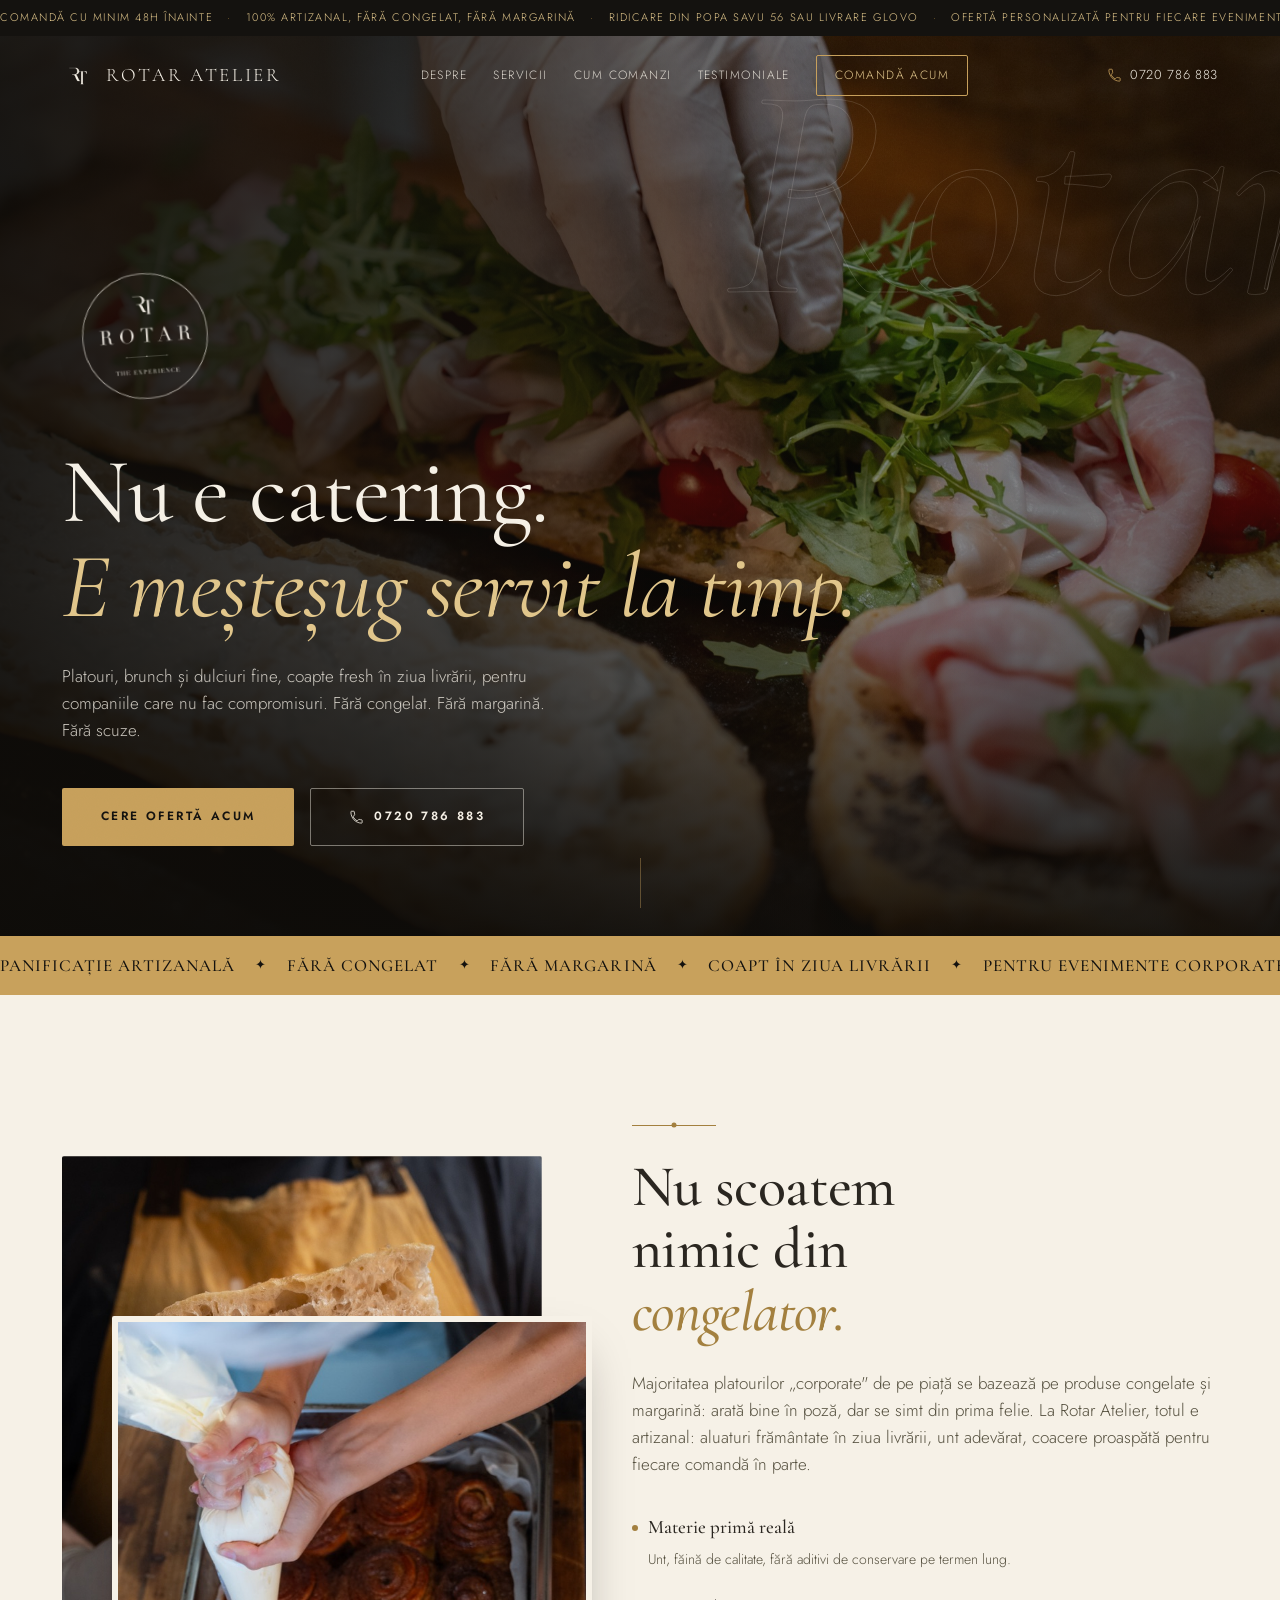
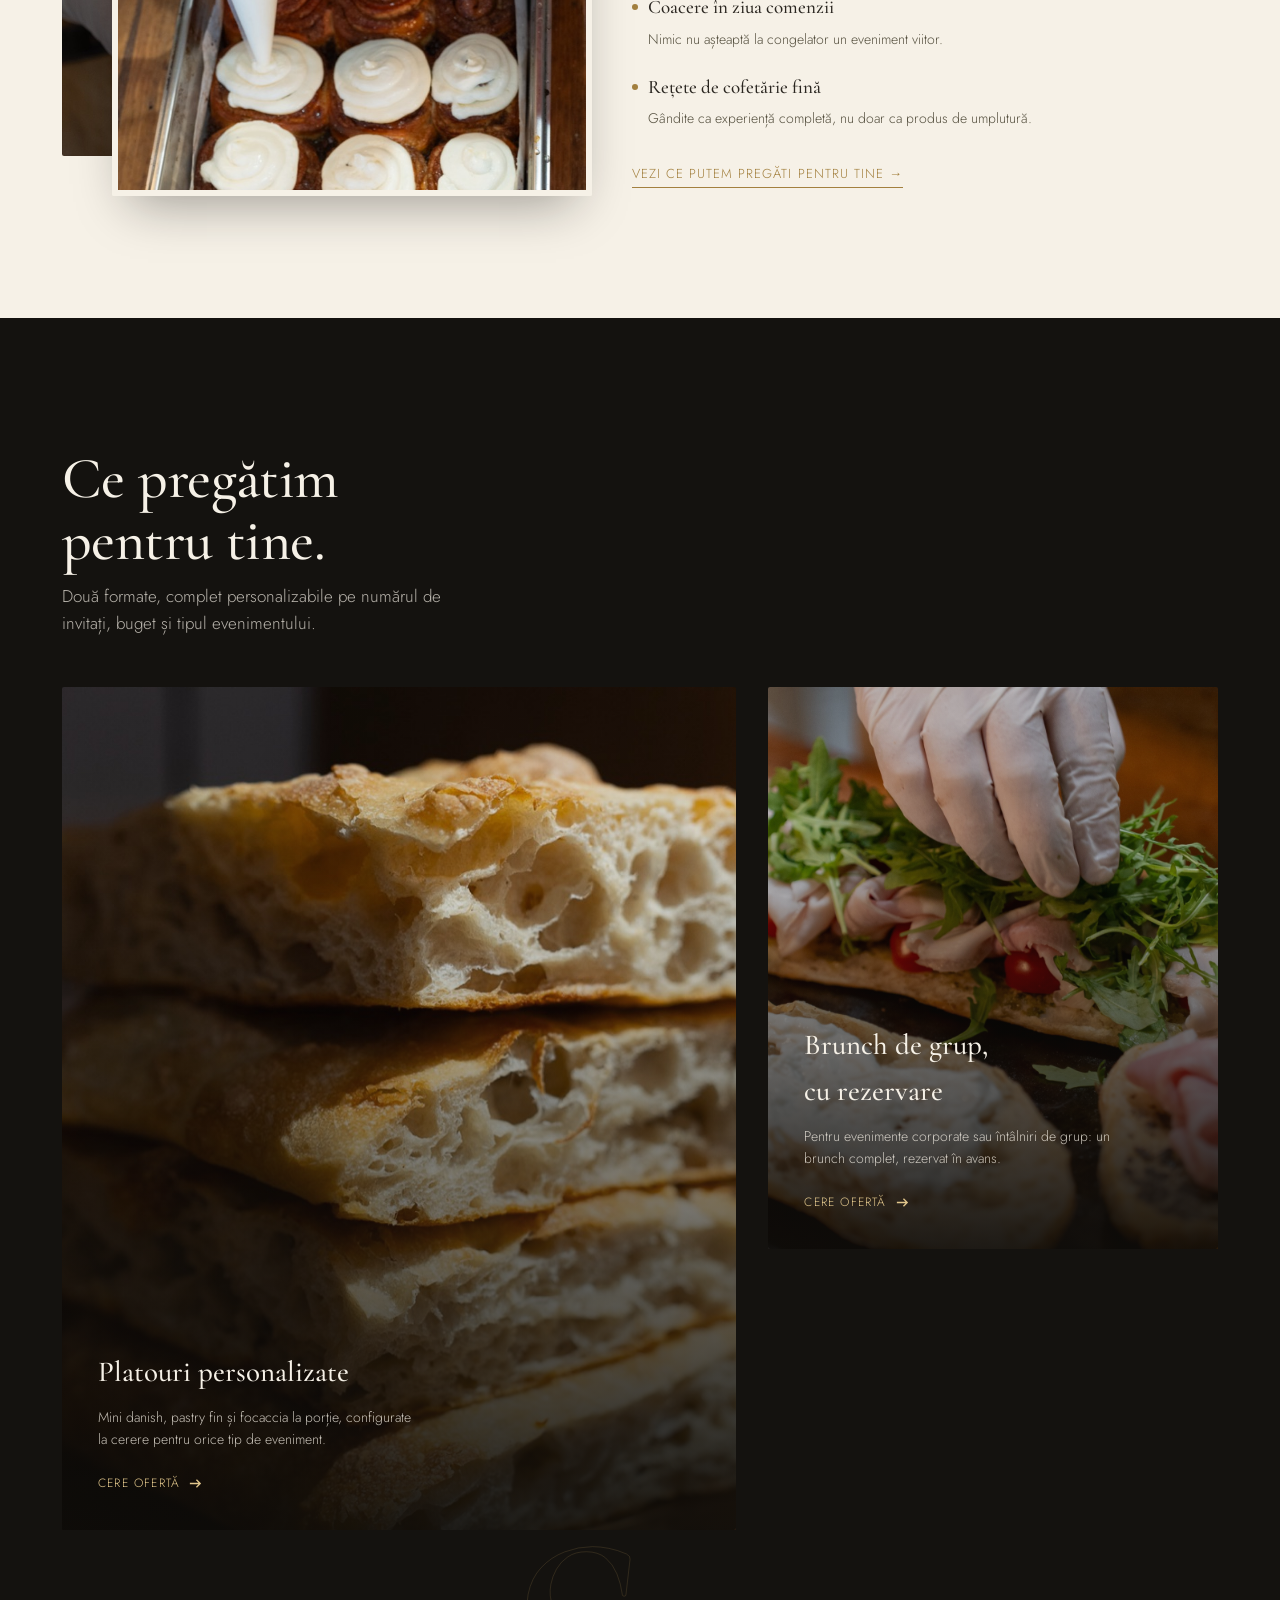
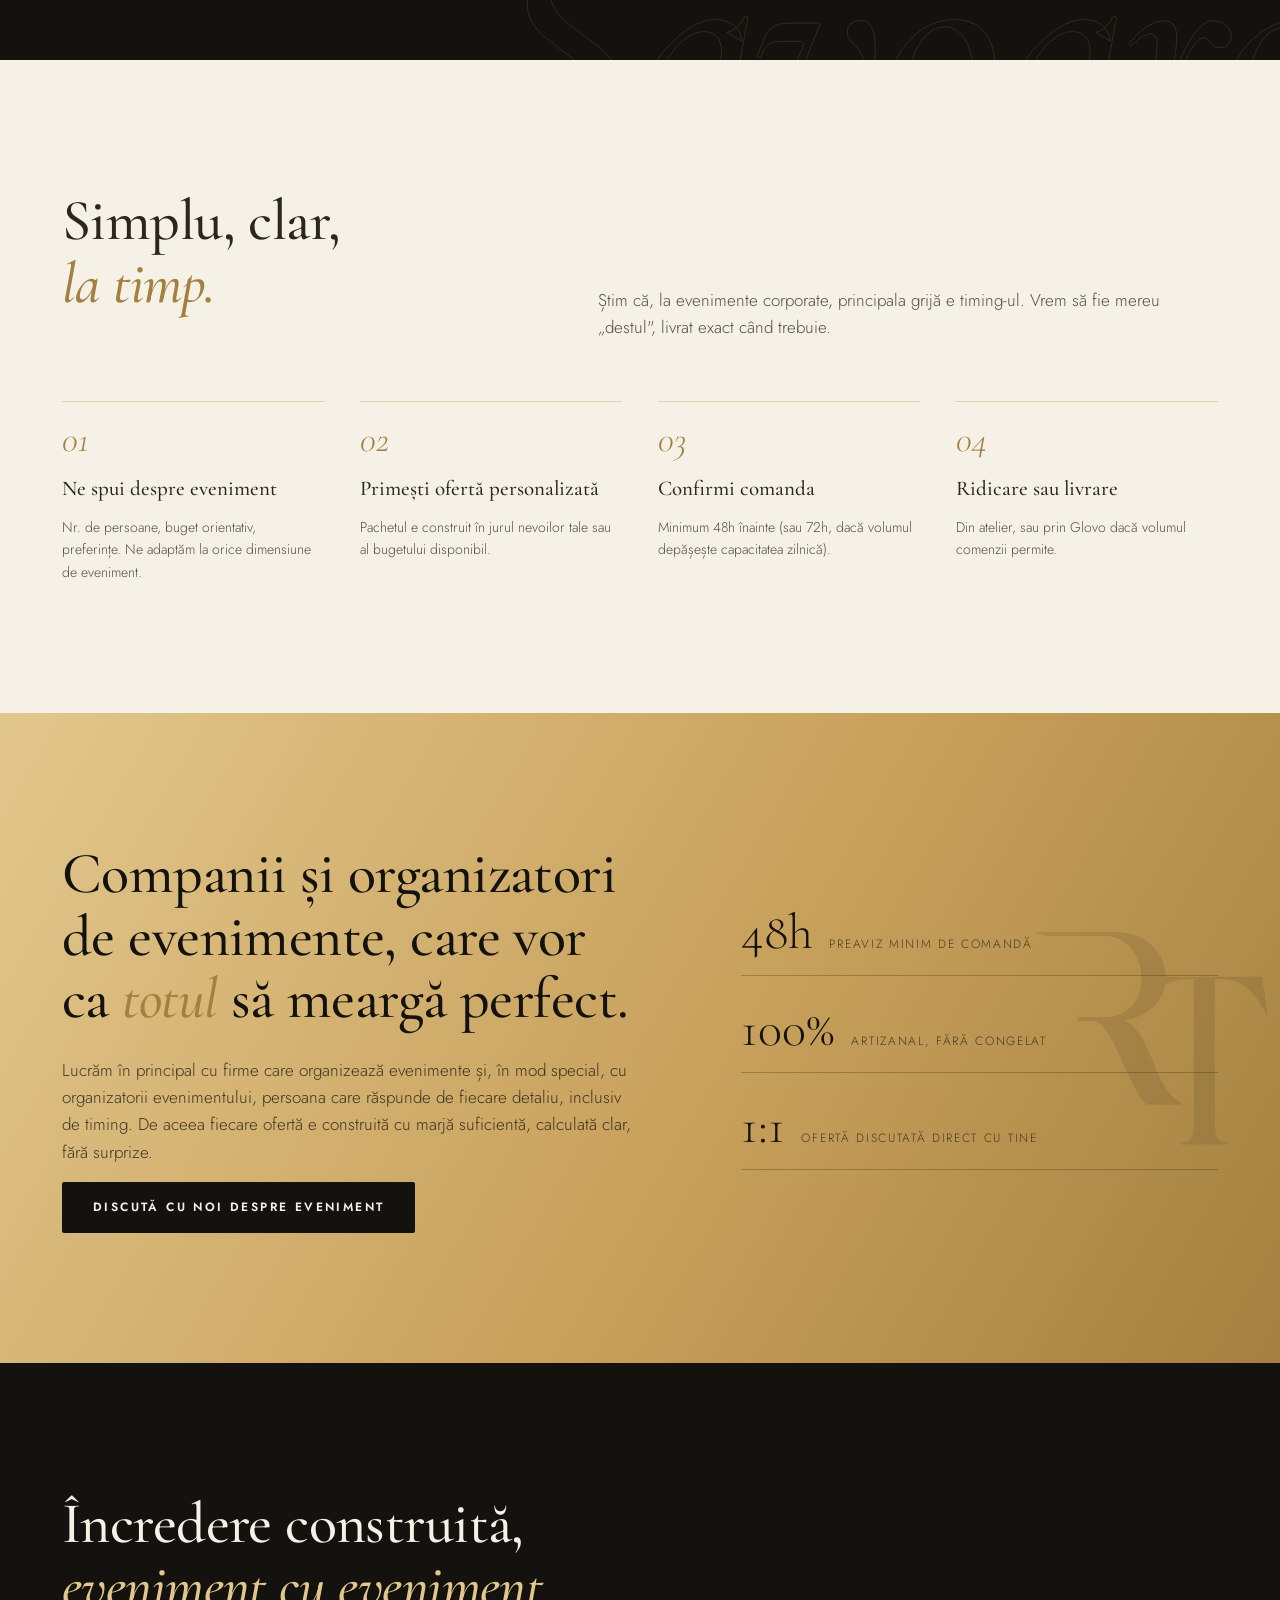
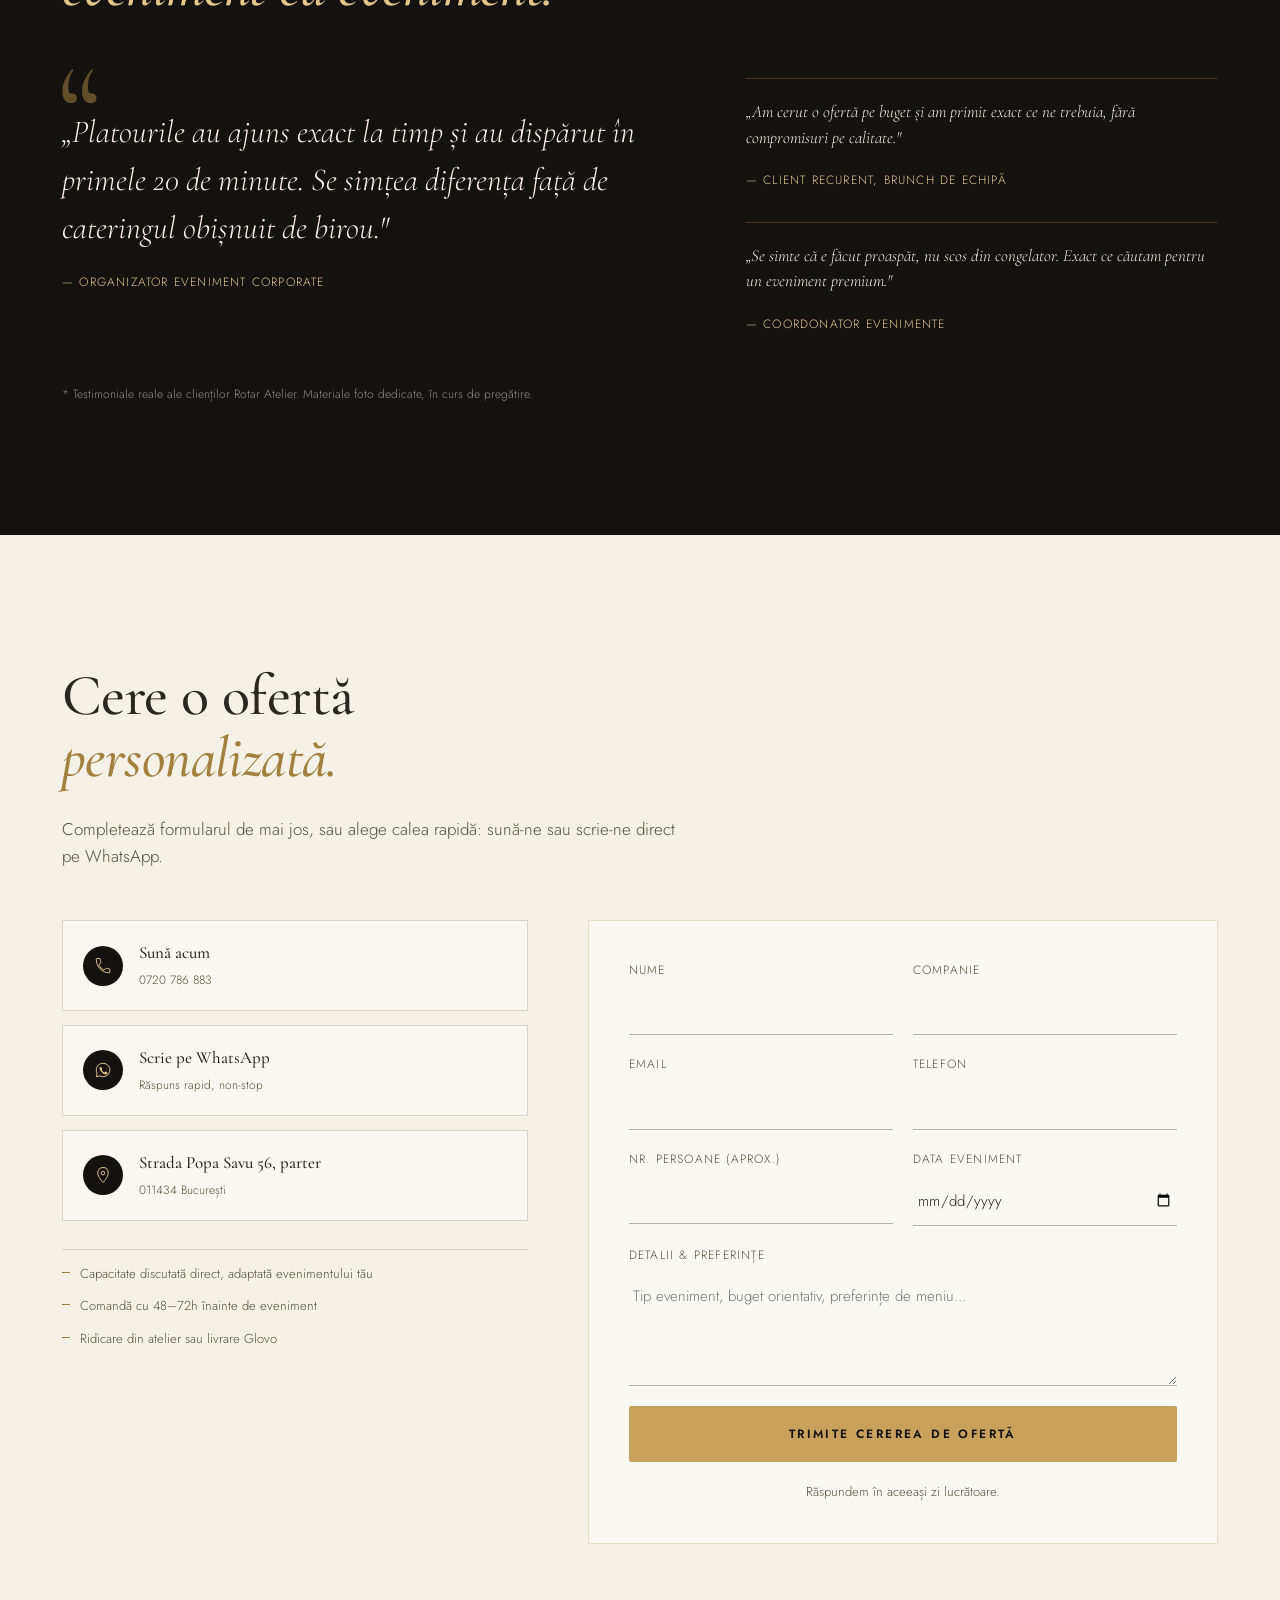
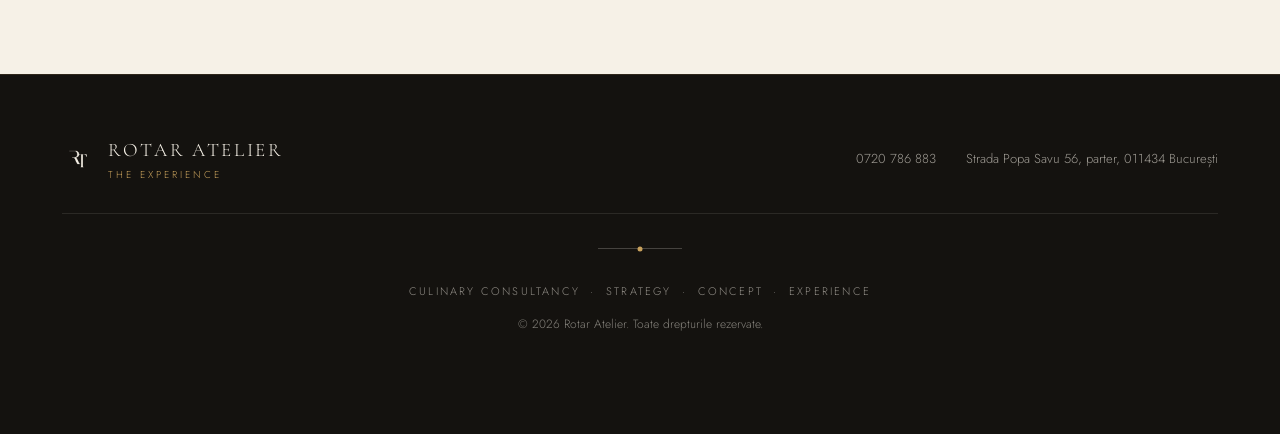
==== commit 29ffabe8: "Bold editorial redesign: kill the AI-template tells, push real identity Full visual pass using the i" ====
--- a/index.html
+++ b/index.html
@@ -17,22 +17,14 @@
 <!-- ================= TOP BAR ================= -->
 <div class="topbar">
   <div class="topbar-track">
-    <span>Comandă cu minim 48h înainte</span>
-    <span class="dot">·</span>
-    <span>100% artizanal — fără congelat, fără margarină</span>
-    <span class="dot">·</span>
-    <span>Ridicare din Popa Savu 56 sau livrare Glovo</span>
-    <span class="dot">·</span>
-    <span>Ofertă personalizată pentru fiecare eveniment</span>
-    <span class="dot">·</span>
-    <span>Comandă cu minim 48h înainte</span>
-    <span class="dot">·</span>
-    <span>100% artizanal — fără congelat, fără margarină</span>
-    <span class="dot">·</span>
-    <span>Ridicare din Popa Savu 56 sau livrare Glovo</span>
-    <span class="dot">·</span>
-    <span>Ofertă personalizată pentru fiecare eveniment</span>
-    <span class="dot">·</span>
+    <span>Comandă cu minim 48h înainte</span><span class="dot">·</span>
+    <span>100% artizanal, fără congelat, fără margarină</span><span class="dot">·</span>
+    <span>Ridicare din Popa Savu 56 sau livrare Glovo</span><span class="dot">·</span>
+    <span>Ofertă personalizată pentru fiecare eveniment</span><span class="dot">·</span>
+    <span>Comandă cu minim 48h înainte</span><span class="dot">·</span>
+    <span>100% artizanal, fără congelat, fără margarină</span><span class="dot">·</span>
+    <span>Ridicare din Popa Savu 56 sau livrare Glovo</span><span class="dot">·</span>
+    <span>Ofertă personalizată pentru fiecare eveniment</span><span class="dot">·</span>
   </div>
 </div>
 
@@ -66,38 +58,33 @@
 <!-- ================= HERO ================= -->
 <section class="hero" id="top">
   <div class="hero-media">
+    <div class="hero-curtain"></div>
     <img src="/assets/hero-craft.jpg" alt="Focaccia artizanală asamblată proaspăt, cu șuncă, rucola și roșii cherry" loading="eager">
     <div class="hero-scrim"></div>
   </div>
 
+  <p class="hero-texture" aria-hidden="true">Rotar</p>
+
   <div class="container hero-inner">
-    <img src="/assets/logo-mark-cream.png" alt="" class="hero-mark reveal" aria-hidden="true">
-    <p class="eyebrow reveal">Rotar Atelier &nbsp;·&nbsp; The Experience</p>
-
-    <h1 class="hero-title reveal">
-      Panificație artizanală,<br>
-      comandată din timp,<br>
-      <em>savurată la eveniment.</em>
+    <img src="/assets/logo-full-cream.png" alt="Rotar Atelier — The Experience" class="hero-seal">
+
+    <h1 class="hero-title">
+      Nu e catering.<br>
+      <em>E meșteșug&nbsp;servit&nbsp;la&nbsp;timp.</em>
     </h1>
 
-    <p class="hero-sub reveal">
-      Platouri, brunch și dulciuri fine — coapte fresh, în ziua livrării.
-      Fără congelat, fără margarină. Doar meșteșug adevărat, pentru
-      companiile care nu fac compromisuri.
+    <p class="hero-sub">
+      Platouri, brunch și dulciuri fine, coapte fresh în ziua livrării,
+      pentru companiile care nu fac compromisuri. Fără congelat.
+      Fără margarină. Fără scuze.
     </p>
 
-    <div class="hero-actions reveal">
+    <div class="hero-actions">
       <a href="#contact" class="btn btn-gold btn-lg">Cere ofertă acum</a>
       <a href="tel:+40720786883" class="btn btn-outline btn-lg">
         <svg viewBox="0 0 24 24" class="icon-phone"><path d="M6.6 10.8c1.4 2.8 3.8 5.2 6.6 6.6l2.2-2.2c.3-.3.7-.4 1-.2 1.1.4 2.3.6 3.6.6.6 0 1 .4 1 1V20c0 .6-.4 1-1 1C10.9 21 3 13.1 3 3c0-.6.4-1 1-1h3.5c.6 0 1 .4 1 1 0 1.3.2 2.5.6 3.6.1.4 0 .8-.2 1.1z" fill="none" stroke="currentColor" stroke-width="1.3"/></svg>
         0720 786 883
       </a>
-    </div>
-
-    <div class="hero-stats reveal">
-      <div class="hstat"><span>48h</span><small>preaviz minim</small></div>
-      <div class="hstat"><span>100%</span><small>artizanal, fresh</small></div>
-      <div class="hstat"><span>Glovo</span><small>livrare disponibilă</small></div>
     </div>
   </div>
 
@@ -123,69 +110,54 @@
 <!-- ================= CRAFT / DESPRE ================= -->
 <section class="section section-cream craft" id="craft">
   <div class="container craft-inner">
-    <div class="craft-media reveal">
+    <div class="craft-media">
       <img src="/assets/craft-baker.jpg" alt="Brutar Rotar Atelier ținând felii proaspete de pâine artizanală">
       <img src="/assets/craft-piping.jpg" alt="Glazură proaspătă turnată peste rulouri de scorțișoară" class="craft-media-float">
     </div>
     <div class="craft-text">
-      <p class="kicker">Despre atelier</p>
-      <h2 class="section-title">Nu scoatem nimic<br>din congelator.</h2>
+      <div class="brand-divider"></div>
+      <h2 class="section-title">Nu scoatem<br>nimic din<br><em>congelator.</em></h2>
       <p class="section-lead">
         Majoritatea platourilor „corporate" de pe piață se bazează pe produse
-        congelate și margarină — arată bine în poză, dar se simt din prima
+        congelate și margarină: arată bine în poză, dar se simt din prima
         felie. La Rotar Atelier, totul e artizanal: aluaturi frământate în
         ziua livrării, unt adevărat, coacere proaspătă pentru fiecare
         comandă în parte.
       </p>
-      <div class="craft-points">
-        <div class="craft-point">
-          <span class="cp-num">01</span>
-          <div><h3>Materie primă reală</h3><p>Unt, făină de calitate, fără aditivi de conservare pe termen lung.</p></div>
-        </div>
-        <div class="craft-point">
-          <span class="cp-num">02</span>
-          <div><h3>Coacere în ziua comenzii</h3><p>Nimic nu așteaptă la congelator un eveniment viitor.</p></div>
-        </div>
-        <div class="craft-point">
-          <span class="cp-num">03</span>
-          <div><h3>Rețete de cofetărie fină</h3><p>Gândite ca experiență completă, nu doar ca produs de umplutură.</p></div>
-        </div>
-      </div>
+      <ul class="craft-points">
+        <li><h3>Materie primă reală</h3><p>Unt, făină de calitate, fără aditivi de conservare pe termen lung.</p></li>
+        <li><h3>Coacere în ziua comenzii</h3><p>Nimic nu așteaptă la congelator un eveniment viitor.</p></li>
+        <li><h3>Rețete de cofetărie fină</h3><p>Gândite ca experiență completă, nu doar ca produs de umplutură.</p></li>
+      </ul>
       <a href="#servicii" class="text-link">Vezi ce putem pregăti pentru tine →</a>
     </div>
   </div>
 </section>
 
 <!-- ================= SERVICII ================= -->
-<section class="section section-black" id="servicii">
+<section class="section section-black servicii" id="servicii">
+  <p class="hero-texture hero-texture-dark" aria-hidden="true">Savoare</p>
   <div class="container">
-    <div class="section-head">
-      <div>
-        <p class="kicker kicker-light">Ce oferim</p>
-        <h2 class="section-title title-light">Servicii gândite pentru<br>echipe și evenimente.</h2>
-      </div>
-      <p class="section-lead lead-light">Două formate, complet personalizabile pe numărul de invitați, buget și tipul evenimentului.</p>
-    </div>
+    <h2 class="section-title title-light servicii-title">Ce pregătim<br>pentru tine.</h2>
+    <p class="section-lead lead-light">Două formate, complet personalizabile pe numărul de invitați, buget și tipul evenimentului.</p>
 
     <div class="service-grid">
-      <a href="#contact" class="service-card reveal">
+      <a href="#contact" class="service-card service-card-lead">
         <img src="/assets/craft-focaccia.jpg" alt="Focaccia artizanală tăiată la porție">
         <div class="service-scrim"></div>
         <div class="service-content">
-          <span class="service-index">01</span>
           <h3>Platouri personalizate</h3>
-          <p>Mini danish, pastry fin și focaccia la porție — configurate la cerere, pentru orice tip de eveniment.</p>
+          <p>Mini danish, pastry fin și focaccia la porție, configurate la cerere pentru orice tip de eveniment.</p>
           <span class="service-cta">Cere ofertă <svg viewBox="0 0 16 16"><path d="M2 8h11M9 4l4 4-4 4" fill="none" stroke="currentColor" stroke-width="1.4"/></svg></span>
         </div>
       </a>
 
-      <a href="#contact" class="service-card reveal">
+      <a href="#contact" class="service-card">
         <img src="/assets/hero-craft.jpg" alt="Brunch artizanal cu focaccia, șuncă și rucola">
         <div class="service-scrim"></div>
         <div class="service-content">
-          <span class="service-index">02</span>
-          <h3>Brunch de grup, cu rezervare</h3>
-          <p>Pentru evenimente corporate sau întâlniri de grup — un brunch complet, rezervat în avans.</p>
+          <h3>Brunch de grup,<br>cu rezervare</h3>
+          <p>Pentru evenimente corporate sau întâlniri de grup: un brunch complet, rezervat în avans.</p>
           <span class="service-cta">Cere ofertă <svg viewBox="0 0 16 16"><path d="M2 8h11M9 4l4 4-4 4" fill="none" stroke="currentColor" stroke-width="1.4"/></svg></span>
         </div>
       </a>
@@ -196,28 +168,28 @@
 <!-- ================= PROCES ================= -->
 <section class="section section-cream" id="proces">
   <div class="container">
-    <p class="kicker">Cum funcționează</p>
-    <h2 class="section-title">Simplu, clar, la timp.</h2>
-    <p class="section-lead">Știm că, la evenimente corporate, principala grijă e timing-ul — vrem să fie mereu „destul", livrat exact când trebuie.</p>
+    <div class="section-head">
+      <h2 class="section-title">Simplu, clar,<br><em>la timp.</em></h2>
+      <p class="section-lead">Știm că, la evenimente corporate, principala grijă e timing-ul. Vrem să fie mereu „destul", livrat exact când trebuie.</p>
+    </div>
 
     <div class="timeline">
-      <div class="timeline-line"></div>
-      <div class="timeline-step reveal">
+      <div class="timeline-step">
         <span class="ts-num">01</span>
         <h3>Ne spui despre eveniment</h3>
-        <p>Nr. de persoane, buget orientativ, preferințe — ne adaptăm la orice dimensiune de eveniment.</p>
-      </div>
-      <div class="timeline-step reveal">
+        <p>Nr. de persoane, buget orientativ, preferințe. Ne adaptăm la orice dimensiune de eveniment.</p>
+      </div>
+      <div class="timeline-step">
         <span class="ts-num">02</span>
         <h3>Primești ofertă personalizată</h3>
         <p>Pachetul e construit în jurul nevoilor tale sau al bugetului disponibil.</p>
       </div>
-      <div class="timeline-step reveal">
+      <div class="timeline-step">
         <span class="ts-num">03</span>
         <h3>Confirmi comanda</h3>
-        <p>Minimum 48h înainte — sau 72h, dacă volumul depășește capacitatea zilnică.</p>
-      </div>
-      <div class="timeline-step reveal">
+        <p>Minimum 48h înainte (sau 72h, dacă volumul depășește capacitatea zilnică).</p>
+      </div>
+      <div class="timeline-step">
         <span class="ts-num">04</span>
         <h3>Ridicare sau livrare</h3>
         <p>Din atelier, sau prin Glovo dacă volumul comenzii permite.</p>
@@ -228,19 +200,19 @@
 
 <!-- ================= PENTRU CINE ================= -->
 <section class="section section-gold" id="pentru-cine">
+  <img src="/assets/logo-mark-black.png" alt="" class="pc-seal" aria-hidden="true">
   <div class="container pentru-cine-inner">
-    <div class="pc-text reveal">
-      <p class="kicker kicker-dark">Pentru cine lucrăm</p>
-      <h2 class="section-title title-dark">Companii și organizatori de evenimente, care vor ca totul să meargă perfect.</h2>
+    <div class="pc-text">
+      <h2 class="section-title title-dark">Companii și organizatori<br>de evenimente, care vor<br>ca <em>totul</em> să meargă perfect.</h2>
       <p class="section-lead lead-dark">
         Lucrăm în principal cu firme care organizează evenimente și, în mod
-        special, cu organizatorii evenimentului — persoana care răspunde de
+        special, cu organizatorii evenimentului, persoana care răspunde de
         fiecare detaliu, inclusiv de timing. De aceea fiecare ofertă e
         construită cu marjă suficientă, calculată clar, fără surprize.
       </p>
       <a href="#contact" class="btn btn-dark">Discută cu noi despre eveniment</a>
     </div>
-    <div class="pc-stats reveal">
+    <div class="pc-stats">
       <div class="stat"><span class="stat-num">48h</span><span class="stat-label">Preaviz minim de comandă</span></div>
       <div class="stat"><span class="stat-num">100%</span><span class="stat-label">Artizanal, fără congelat</span></div>
       <div class="stat"><span class="stat-num">1:1</span><span class="stat-label">Ofertă discutată direct cu tine</span></div>
@@ -251,24 +223,25 @@
 <!-- ================= TESTIMONIALE ================= -->
 <section class="section section-black" id="testimoniale">
   <div class="container">
-    <p class="kicker kicker-light">Ce spun clienții</p>
-    <h2 class="section-title title-light">Încredere construită, eveniment cu eveniment.</h2>
-
-    <div class="testimonial-track reveal">
-      <blockquote class="testimonial">
-        <p>„Platourile au ajuns exact la timp și au dispărut în primele 20 de minute — se simțea diferența față de cateringul obișnuit de birou."</p>
+    <h2 class="section-title title-light">Încredere construită,<br><em>eveniment cu eveniment.</em></h2>
+
+    <div class="testimonial-feature">
+      <blockquote class="testimonial testimonial-lead">
+        <p>„Platourile au ajuns exact la timp și au dispărut în primele 20 de minute. Se simțea diferența față de cateringul obișnuit de birou."</p>
         <cite>— Organizator eveniment corporate</cite>
       </blockquote>
-      <blockquote class="testimonial">
-        <p>„Am cerut o ofertă pe buget și am primit exact ce ne trebuia, fără compromisuri pe calitate. Vom reveni cu comanda pentru următorul eveniment."</p>
-        <cite>— Client recurent, brunch de echipă</cite>
-      </blockquote>
-      <blockquote class="testimonial">
-        <p>„Se simte că e făcut proaspăt, nu scos din congelator. Exact ce căutam pentru un eveniment premium."</p>
-        <cite>— Coordonator evenimente</cite>
-      </blockquote>
-    </div>
-    <p class="testimonial-note">* Testimoniale reale ale clienților Rotar Atelier — materiale foto dedicate, în curs de pregătire.</p>
+      <div class="testimonial-supporting">
+        <blockquote class="testimonial">
+          <p>„Am cerut o ofertă pe buget și am primit exact ce ne trebuia, fără compromisuri pe calitate."</p>
+          <cite>— Client recurent, brunch de echipă</cite>
+        </blockquote>
+        <blockquote class="testimonial">
+          <p>„Se simte că e făcut proaspăt, nu scos din congelator. Exact ce căutam pentru un eveniment premium."</p>
+          <cite>— Coordonator evenimente</cite>
+        </blockquote>
+      </div>
+    </div>
+    <p class="testimonial-note">* Testimoniale reale ale clienților Rotar Atelier. Materiale foto dedicate, în curs de pregătire.</p>
   </div>
 </section>
 
@@ -276,13 +249,12 @@
 <section class="section section-cream" id="contact">
   <div class="container">
     <div class="contact-head">
-      <p class="kicker">Hai să facem comanda perfectă</p>
-      <h2 class="section-title">Cere o ofertă personalizată.</h2>
-      <p class="section-lead">Completează formularul de mai jos, sau alege calea rapidă — sună-ne sau scrie-ne direct pe WhatsApp.</p>
+      <h2 class="section-title">Cere o ofertă<br><em>personalizată.</em></h2>
+      <p class="section-lead">Completează formularul de mai jos, sau alege calea rapidă: sună-ne sau scrie-ne direct pe WhatsApp.</p>
     </div>
 
     <div class="contact-inner">
-      <div class="contact-side reveal">
+      <div class="contact-side">
         <a href="tel:+40720786883" class="quick-action">
           <span class="qa-icon">
             <svg viewBox="0 0 24 24"><path d="M6.6 10.8c1.4 2.8 3.8 5.2 6.6 6.6l2.2-2.2c.3-.3.7-.4 1-.2 1.1.4 2.3.6 3.6.6.6 0 1 .4 1 1V20c0 .6-.4 1-1 1C10.9 21 3 13.1 3 3c0-.6.4-1 1-1h3.5c.6 0 1 .4 1 1 0 1.3.2 2.5.6 3.6.1.4 0 .8-.2 1.1z" fill="none" stroke="currentColor" stroke-width="1.3"/></svg>
@@ -318,7 +290,7 @@
         </ul>
       </div>
 
-      <form class="contact-form reveal" id="offerForm">
+      <form class="contact-form" id="offerForm">
         <div class="form-row">
           <label>
             <span>Nume</span>
@@ -376,6 +348,7 @@
         <a href="https://www.google.com/maps/search/?api=1&query=Strada+Popa+Savu+56+Bucuresti" target="_blank" rel="noopener">Strada Popa Savu 56, parter, 011434 București</a>
       </div>
     </div>
+    <div class="brand-divider footer-divider"></div>
     <p class="footer-tags">Culinary Consultancy &nbsp;·&nbsp; Strategy &nbsp;·&nbsp; Concept &nbsp;·&nbsp; Experience</p>
     <p class="footer-copy">© <span id="year"></span> Rotar Atelier. Toate drepturile rezervate.</p>
   </div>
--- a/styles.css
+++ b/styles.css
@@ -1,6 +1,7 @@
 /* =========================================================
    ROTAR ATELIER — THE EXPERIENCE
-   Editorial, photo-driven, conversion-focused redesign.
+   Editorial, photo-driven, conversion-focused design.
+   Bold / theatrical / extravagant — brand-derived, not decorative.
    ========================================================= */
 
 :root{
@@ -24,6 +25,11 @@
 *{ box-sizing: border-box; margin: 0; padding: 0; }
 html{ scroll-behavior: smooth; }
 
+@media (prefers-reduced-motion: reduce){
+  html{ scroll-behavior: auto; }
+  *, *::before, *::after{ animation-duration: 0.001ms !important; animation-iteration-count: 1 !important; transition-duration: 0.001ms !important; }
+}
+
 body{
   font-family: var(--sans);
   background: var(--cream);
@@ -36,6 +42,8 @@
 img, svg{ display:block; max-width: 100%; }
 a{ color: inherit; text-decoration: none; }
 ul{ list-style: none; }
+h1, h2, h3{ text-wrap: balance; }
+p{ text-wrap: pretty; }
 
 .container{
   width: 100%;
@@ -53,27 +61,61 @@
   background-image: url("data:image/svg+xml,%3Csvg xmlns='http://www.w3.org/2000/svg' width='120' height='120'%3E%3Cfilter id='n'%3E%3CfeTurbulence type='fractalNoise' baseFrequency='0.9' numOctaves='2' stitchTiles='stitch'/%3E%3C/filter%3E%3Crect width='100%25' height='100%25' filter='url(%23n)'/%3E%3C/svg%3E");
 }
 
+/* =========================== BRAND-DERIVED DIVIDER =========================== */
+/* Echoes the line-and-dot detail under "THE EXPERIENCE" in the approved mark. */
+.brand-divider{
+  width: 84px; height: 1px;
+  background: var(--gold-dark);
+  position: relative;
+  margin-bottom: 30px;
+}
+.brand-divider::after{
+  content: '';
+  position: absolute; top: 50%; left: 50%;
+  transform: translate(-50%, -50%);
+  width: 5px; height: 5px;
+  border-radius: 50%;
+  background: var(--gold-dark);
+}
+.footer-divider{ margin: 34px auto; background: rgba(246,241,231,0.22); }
+.footer-divider::after{ background: var(--gold); }
+
+/* =========================== GIANT TYPE TEXTURE =========================== */
+/* A single deliberate oversized-type motif, reused twice for cohesion — */
+/* not decoration, but the "extravagant editorial" signature move. */
+.hero-texture{
+  position: absolute;
+  z-index: 1;
+  top: 4%;
+  right: -4%;
+  font-family: var(--serif);
+  font-weight: 500;
+  font-style: italic;
+  font-size: clamp(140px, 24vw, 380px);
+  line-height: 0.8;
+  color: transparent;
+  -webkit-text-stroke: 1px rgba(246,241,231,0.14);
+  letter-spacing: -0.02em;
+  white-space: nowrap;
+  pointer-events: none;
+  user-select: none;
+}
+.hero-texture-dark{
+  -webkit-text-stroke: 1px rgba(200,161,92,0.16);
+  top: auto;
+  bottom: -8%;
+  right: -3%;
+}
+
 /* =========================== TYPE HELPERS =========================== */
-.kicker{
-  font-family: var(--sans);
-  font-size: 12px;
-  letter-spacing: 0.35em;
-  text-transform: uppercase;
-  color: var(--gold-dark);
-  margin-bottom: 18px;
+.section-title{
+  font-family: var(--serif);
   font-weight: 500;
-}
-.kicker-light{ color: var(--gold-light); }
-.kicker-dark{ color: var(--black); opacity: 0.65; }
-
-.section-title{
-  font-family: var(--serif);
-  font-weight: 500;
-  font-size: clamp(28px, 4vw, 46px);
-  line-height: 1.15;
+  font-size: clamp(32px, 4.6vw, 58px);
+  line-height: 1.08;
   max-width: 820px;
-  margin-bottom: 24px;
-  letter-spacing: 0.01em;
+  margin-bottom: 26px;
+  letter-spacing: -0.01em;
 }
 .section-title em{ font-style: italic; color: var(--gold-dark); }
 .title-light{ color: var(--cream); }
@@ -86,8 +128,8 @@
   color: var(--ink-soft);
   font-weight: 300;
 }
-.lead-dark{ color: rgba(20,18,15,0.75); }
-.lead-light{ color: rgba(246,241,231,0.65); max-width: 380px; }
+.lead-dark{ color: rgba(20,18,15,0.78); }
+.lead-light{ color: rgba(246,241,231,0.72); max-width: 380px; }
 
 .section-head{
   display: flex;
@@ -121,24 +163,24 @@
   font-size: 12px;
   letter-spacing: 0.2em;
   text-transform: uppercase;
-  font-weight: 500;
+  font-weight: 600;
   border-radius: 2px;
-  transition: all 0.35s var(--ease);
+  transition: transform 0.3s var(--ease), box-shadow 0.3s var(--ease), background 0.25s ease, color 0.25s ease, border-color 0.25s ease;
   border: 1px solid transparent;
   cursor: pointer;
 }
 .btn-lg{ padding: 18px 38px; }
 .btn-gold{
-  background: linear-gradient(135deg, var(--gold-light), var(--gold) 60%, var(--gold-dark));
+  background: var(--gold);
   color: var(--black);
 }
 .btn-gold:hover{
-  filter: brightness(1.08);
+  background: var(--gold-light);
   transform: translateY(-2px);
-  box-shadow: 0 14px 32px -12px rgba(200,161,92,0.65);
+  box-shadow: 0 14px 32px -14px rgba(200,161,92,0.7);
 }
 .btn-outline{
-  border-color: rgba(246,241,231,0.4);
+  border-color: rgba(246,241,231,0.45);
   color: var(--cream);
 }
 .btn-outline:hover{ border-color: var(--gold); color: var(--gold-light); background: rgba(200,161,92,0.08); }
@@ -151,7 +193,7 @@
 .btn-full{ width: 100%; text-align: center; justify-content: center; }
 .icon-phone{ width: 15px; height: 15px; }
 
-/* =========================== TOP BAR (marquee strip) =========================== */
+/* =========================== TOP BAR (ticker) =========================== */
 .topbar{
   background: var(--black);
   color: var(--gold-light);
@@ -203,7 +245,6 @@
   gap: 12px;
 }
 .brand-svg{ width: 32px; height: 32px; object-fit: contain; }
-.brand-mark-black{ display: none; }
 
 .brand-word{
   font-family: var(--serif);
@@ -279,6 +320,18 @@
   object-fit: cover;
   object-position: center 40%;
 }
+.hero-curtain{
+  position: absolute; inset: 0;
+  z-index: 3;
+  background: var(--black);
+  transform: scaleX(0);
+  transform-origin: right;
+  animation: curtainWipe 1.15s var(--ease) 0.15s both;
+}
+@keyframes curtainWipe{
+  0%{ transform: scaleX(1); }
+  100%{ transform: scaleX(0); }
+}
 .hero-scrim{
   position: absolute; inset: 0;
   background:
@@ -291,66 +344,37 @@
   z-index: 2;
 }
 
-.hero-mark{
-  width: 64px;
-  margin-bottom: 22px;
-}
-
-.eyebrow{
-  font-size: 11px;
-  letter-spacing: 0.3em;
-  text-transform: uppercase;
-  color: var(--gold-light);
-  opacity: 0.85;
-  margin-bottom: 22px;
+.hero-seal{
+  width: clamp(120px, 13vw, 176px);
+  margin-bottom: 26px;
+  filter: drop-shadow(0 12px 20px rgba(0,0,0,0.35));
+  transform: rotate(-4deg);
 }
 
 .hero-title{
   font-family: var(--serif);
   font-weight: 400;
-  font-size: clamp(38px, 6vw, 74px);
-  line-height: 1.08;
+  font-size: clamp(42px, 7.4vw, 92px);
+  letter-spacing: -0.015em;
+  line-height: 1.03;
   color: var(--cream);
-  max-width: 780px;
-  margin-bottom: 26px;
+  max-width: 900px;
+  margin-bottom: 28px;
 }
 .hero-title em{ color: var(--gold-light); font-style: italic; }
 
 .hero-sub{
   max-width: 540px;
-  color: rgba(246,241,231,0.78);
+  color: rgba(246,241,231,0.8);
   font-size: 17px;
   font-weight: 300;
-  margin-bottom: 40px;
+  margin-bottom: 44px;
 }
 
 .hero-actions{
   display: flex;
   gap: 16px;
   flex-wrap: wrap;
-  margin-bottom: 56px;
-}
-
-.hero-stats{
-  display: flex;
-  gap: 40px;
-  flex-wrap: wrap;
-  border-top: 1px solid rgba(246,241,231,0.18);
-  padding-top: 28px;
-}
-.hstat{ display: flex; flex-direction: column; }
-.hstat span{
-  font-family: var(--serif);
-  font-size: 30px;
-  color: var(--gold-light);
-  line-height: 1;
-}
-.hstat small{
-  margin-top: 6px;
-  font-size: 11px;
-  letter-spacing: 0.1em;
-  text-transform: uppercase;
-  color: rgba(246,241,231,0.55);
 }
 
 .hero-scroll{
@@ -386,6 +410,7 @@
   gap: 20px;
   animation: marqueeScroll 26s linear infinite;
 }
+.marquee:hover .marquee-track{ animation-play-state: paused; }
 .marquee-track span{
   font-family: var(--serif);
   font-size: 17px;
@@ -400,10 +425,14 @@
 }
 
 /* =========================== SECTIONS =========================== */
-.section{ padding: 120px 0; }
+.section{ padding: 130px 0; }
 .section-cream{ background: var(--cream); }
 .section-black{ background: var(--black); }
-.section-gold{ background: linear-gradient(120deg, var(--gold-light), var(--gold) 55%, var(--gold-dark)); }
+.section-gold{
+  background: linear-gradient(120deg, var(--gold-light), var(--gold) 55%, var(--gold-dark));
+  position: relative;
+  overflow: hidden;
+}
 
 /* =========================== CRAFT / DESPRE =========================== */
 .craft-inner{
@@ -422,6 +451,14 @@
 .craft-media > img:first-child{
   aspect-ratio: 4/5;
   object-fit: cover;
+  clip-path: inset(0 0 0 0);
+}
+.craft-media.in-view > img:first-child{
+  animation: mediaWipe 1s var(--ease) both;
+}
+@keyframes mediaWipe{
+  0%{ clip-path: inset(0 0 100% 0); }
+  100%{ clip-path: inset(0 0 0% 0); }
 }
 .craft-media-float{
   position: absolute;
@@ -439,29 +476,34 @@
   flex-direction: column;
   gap: 22px;
 }
-.craft-point{
-  display: flex;
-  gap: 18px;
-}
-.cp-num{
-  font-family: var(--serif);
-  font-size: 16px;
-  color: var(--gold-dark);
-  padding-top: 2px;
-}
-.craft-point h3{
+.craft-points h3{
   font-family: var(--serif);
   font-size: 19px;
   font-weight: 500;
-  margin-bottom: 4px;
-}
-.craft-point p{ font-size: 14px; color: var(--ink-soft); }
+  margin-bottom: 5px;
+  display: flex;
+  align-items: center;
+  gap: 10px;
+}
+.craft-points h3::before{
+  content: '';
+  width: 6px; height: 6px;
+  border-radius: 50%;
+  background: var(--gold-dark);
+  flex-shrink: 0;
+}
+.craft-points p{ font-size: 14px; color: var(--ink-soft); padding-left: 16px; }
 
 /* =========================== SERVICES (photo cards) =========================== */
+.servicii{ position: relative; overflow: hidden; }
+.servicii-title{ margin-bottom: 10px; }
+
 .service-grid{
+  position: relative;
+  z-index: 1;
   margin-top: 50px;
   display: grid;
-  grid-template-columns: repeat(2, 1fr);
+  grid-template-columns: 1.5fr 1fr;
   gap: 32px;
 }
 .service-card{
@@ -487,21 +529,15 @@
   padding: 36px;
   z-index: 2;
 }
-.service-index{
-  font-family: var(--serif);
-  font-size: 14px;
-  color: var(--gold-light);
-  letter-spacing: 0.2em;
-}
 .service-content h3{
   font-family: var(--serif);
-  font-size: 27px;
+  font-size: 29px;
   font-weight: 500;
   color: var(--cream);
-  margin: 12px 0 10px;
+  margin-bottom: 10px;
 }
 .service-content p{
-  color: rgba(246,241,231,0.75);
+  color: rgba(246,241,231,0.78);
   font-size: 14px;
   max-width: 320px;
   margin-bottom: 18px;
@@ -518,32 +554,25 @@
 .service-cta svg{ width: 15px; height: 15px; transition: transform 0.3s ease; }
 .service-card:hover .service-cta svg{ transform: translateX(4px); }
 
-/* =========================== TIMELINE (process) =========================== */
+/* =========================== TIMELINE (process — a real sequence) =========================== */
 .timeline{
-  position: relative;
   margin-top: 60px;
   display: grid;
   grid-template-columns: repeat(4, 1fr);
   gap: 36px;
 }
-.timeline-line{
-  position: absolute;
-  top: 11px; left: 0; right: 0;
-  height: 1px;
-  background: rgba(200,161,92,0.35);
-}
-.timeline-step{ position: relative; padding-top: 34px; }
+.timeline-step{
+  border-top: 1px solid rgba(200,161,92,0.4);
+  padding-top: 20px;
+}
 .ts-num{
-  position: absolute;
-  top: -2px; left: 0;
-  width: 24px; height: 24px;
-  display: flex; align-items: center; justify-content: center;
-  font-family: var(--serif);
-  font-size: 12px;
-  background: var(--cream);
-  border: 1px solid var(--gold);
-  border-radius: 50%;
+  display: block;
+  font-family: var(--serif);
+  font-style: italic;
+  font-size: 36px;
   color: var(--gold-dark);
+  line-height: 1;
+  margin-bottom: 14px;
 }
 .timeline-step h3{
   font-family: var(--serif);
@@ -554,13 +583,24 @@
 .timeline-step p{ font-size: 14px; color: var(--ink-soft); }
 
 /* =========================== PENTRU CINE =========================== */
+.pc-seal{
+  position: absolute;
+  top: 50%; right: -6%;
+  transform: translateY(-50%);
+  width: clamp(280px, 32vw, 460px);
+  opacity: 0.1;
+  z-index: 0;
+  pointer-events: none;
+}
 .pentru-cine-inner{
+  position: relative;
+  z-index: 1;
   display: grid;
   grid-template-columns: 1.3fr 1fr;
   gap: 60px;
   align-items: center;
 }
-.pc-text .btn-dark{ margin-top: 12px; }
+.pc-text .btn-dark{ margin-top: 16px; }
 .pc-stats{ display: flex; flex-direction: column; gap: 28px; }
 .stat{
   display: flex;
@@ -569,25 +609,39 @@
   border-bottom: 1px solid rgba(20,18,15,0.25);
   padding-bottom: 18px;
 }
-.stat-num{ font-family: var(--serif); font-size: 46px; color: var(--black); line-height: 1; }
+.stat-num{ font-family: var(--serif); font-size: 50px; color: var(--black); line-height: 1; }
 .stat-label{ font-size: 12px; letter-spacing: 0.14em; text-transform: uppercase; color: rgba(20,18,15,0.7); }
 
 /* =========================== TESTIMONIALS =========================== */
-.testimonial-track{
+.testimonial-feature{
   margin-top: 60px;
   display: grid;
-  grid-template-columns: repeat(3, 1fr);
-  gap: 40px;
-}
-.testimonial{ border-left: 1px solid var(--gold); padding-left: 24px; }
+  grid-template-columns: 1.3fr 1fr;
+  gap: 70px;
+  align-items: start;
+}
+.testimonial-lead{ position: relative; padding-top: 30px; }
+.testimonial-lead::before{
+  content: '\201C';
+  position: absolute;
+  top: -34px; left: -6px;
+  font-family: var(--serif);
+  font-size: 140px;
+  line-height: 1;
+  color: var(--gold-dark);
+  opacity: 0.55;
+  z-index: 0;
+}
+.testimonial-lead p{ position: relative; z-index: 1; }
 .testimonial p{
   font-family: var(--serif);
   font-style: italic;
   font-size: 19px;
   color: var(--cream);
   line-height: 1.5;
-  margin-bottom: 18px;
-}
+  margin-bottom: 16px;
+}
+.testimonial-lead p{ font-size: clamp(24px, 2.6vw, 32px); }
 .testimonial cite{
   font-size: 12px;
   letter-spacing: 0.1em;
@@ -595,10 +649,20 @@
   color: var(--gold-light);
   font-style: normal;
 }
+.testimonial-supporting{
+  display: flex;
+  flex-direction: column;
+  gap: 30px;
+}
+.testimonial-supporting .testimonial{
+  padding-top: 20px;
+  border-top: 1px solid rgba(200,161,92,0.25);
+}
+.testimonial-supporting .testimonial p{ font-size: 17px; }
 .testimonial-note{
-  margin-top: 44px;
+  margin-top: 50px;
   font-size: 12px;
-  color: rgba(246,241,231,0.4);
+  color: rgba(246,241,231,0.55);
 }
 
 /* =========================== CONTACT ============================ */
@@ -690,7 +754,7 @@
   font-weight: 300;
   padding: 12px 4px;
   border: none;
-  border-bottom: 1px solid rgba(20,18,15,0.3);
+  border-bottom: 1.5px solid rgba(20,18,15,0.3);
   background: transparent;
   color: var(--ink);
   outline: none;
@@ -730,21 +794,20 @@
   gap: 30px;
   flex-wrap: wrap;
   font-size: 13px;
-  color: rgba(246,241,231,0.6);
+  color: rgba(246,241,231,0.62);
 }
 .footer-contact a:hover{ color: var(--gold-light); }
 .footer-tags{
-  margin-top: 26px;
   font-size: 11px;
   letter-spacing: 0.2em;
   text-transform: uppercase;
-  color: rgba(246,241,231,0.45);
+  color: rgba(246,241,231,0.55);
   text-align: center;
 }
 .footer-copy{
   margin-top: 14px;
   font-size: 12px;
-  color: rgba(246,241,231,0.3);
+  color: rgba(246,241,231,0.5);
   text-align: center;
 }
 
@@ -772,32 +835,25 @@
 .mobile-cta-call{ color: var(--cream); border-right: 1px solid rgba(246,241,231,0.12); }
 .mobile-cta-order{
   color: var(--black);
-  background: linear-gradient(135deg, var(--gold-light), var(--gold) 60%, var(--gold-dark));
-  font-weight: 500;
-}
-
-/* =========================== REVEAL ANIMATION =========================== */
-.reveal{
-  opacity: 0;
-  transform: translateY(24px);
-  transition: opacity 0.8s var(--ease), transform 0.8s var(--ease);
-}
-.reveal.in-view{ opacity: 1; transform: translateY(0); }
+  background: var(--gold);
+  font-weight: 600;
+}
 
 /* =========================== RESPONSIVE =========================== */
 @media (max-width: 1080px){
   .craft-inner{ grid-template-columns: 1fr; gap: 60px; }
   .craft-media-float{ width: 45%; }
   .contact-inner{ grid-template-columns: 1fr; }
+  .testimonial-feature{ grid-template-columns: 1fr; gap: 40px; }
+  .hero-texture{ font-size: clamp(110px, 26vw, 260px); }
 }
 
 @media (max-width: 980px){
   .header-phone{ display: none; }
   .service-grid{ grid-template-columns: 1fr; }
   .timeline{ grid-template-columns: repeat(2, 1fr); row-gap: 40px; }
-  .timeline-line{ display: none; }
   .pentru-cine-inner{ grid-template-columns: 1fr; }
-  .testimonial-track{ grid-template-columns: 1fr; }
+  .pc-seal{ opacity: 0.07; width: 60vw; right: -20%; }
   .section-head{ flex-direction: column; align-items: flex-start; }
   body{ padding-bottom: 0; }
 }
@@ -823,12 +879,12 @@
   .main-nav.open{ right: 0; }
   .nav-toggle{ display: flex; }
   .hero{ padding-top: 140px; align-items: flex-end; }
-  .hero-stats{ gap: 26px; }
+  .hero-texture{ display: none; }
   .craft-media-float{ position: static; width: 100%; margin-top: 16px; border-width: 0; box-shadow: none; }
   .timeline{ grid-template-columns: 1fr; }
   .form-row{ grid-template-columns: 1fr; }
   .contact-form{ padding: 26px; }
-  .section{ padding: 80px 0; }
+  .section{ padding: 84px 0; }
   .footer-top{ flex-direction: column; align-items: flex-start; }
   .mobile-cta{ display: flex; }
   body{ padding-bottom: 58px; }
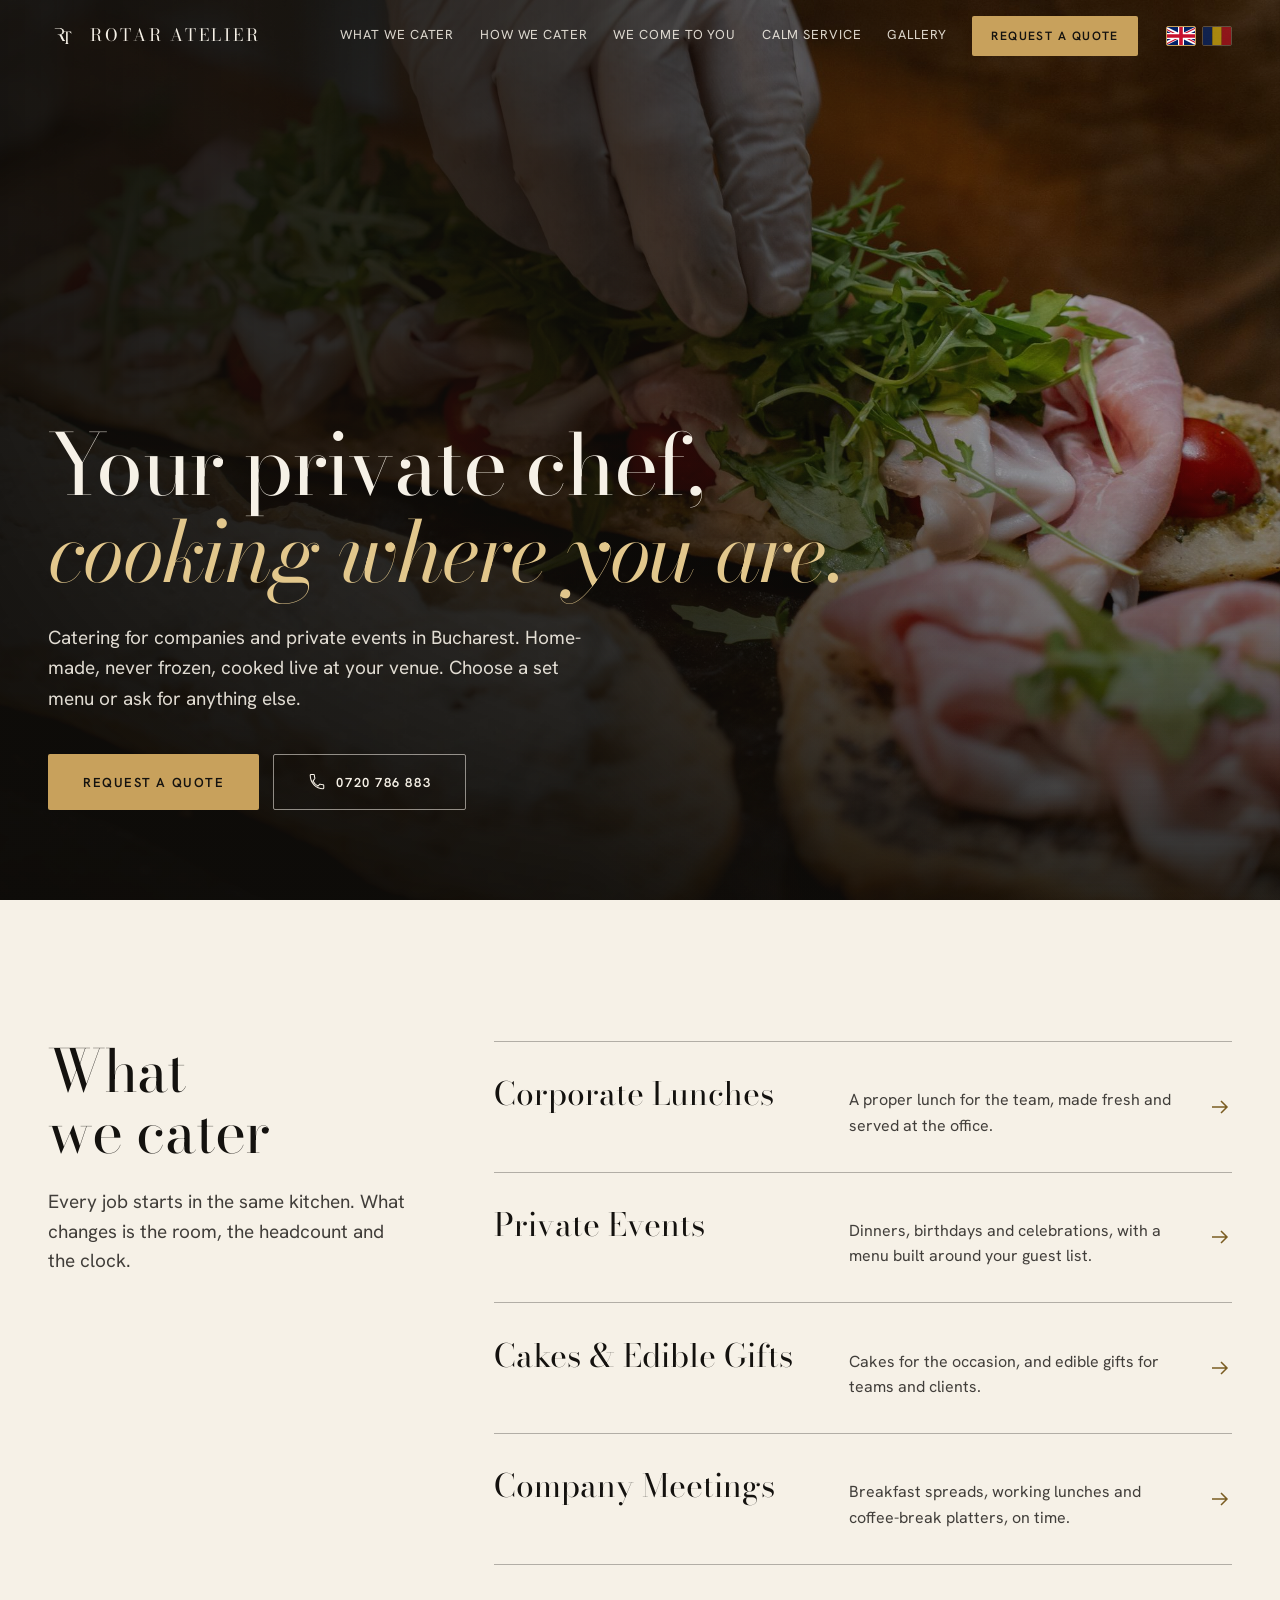
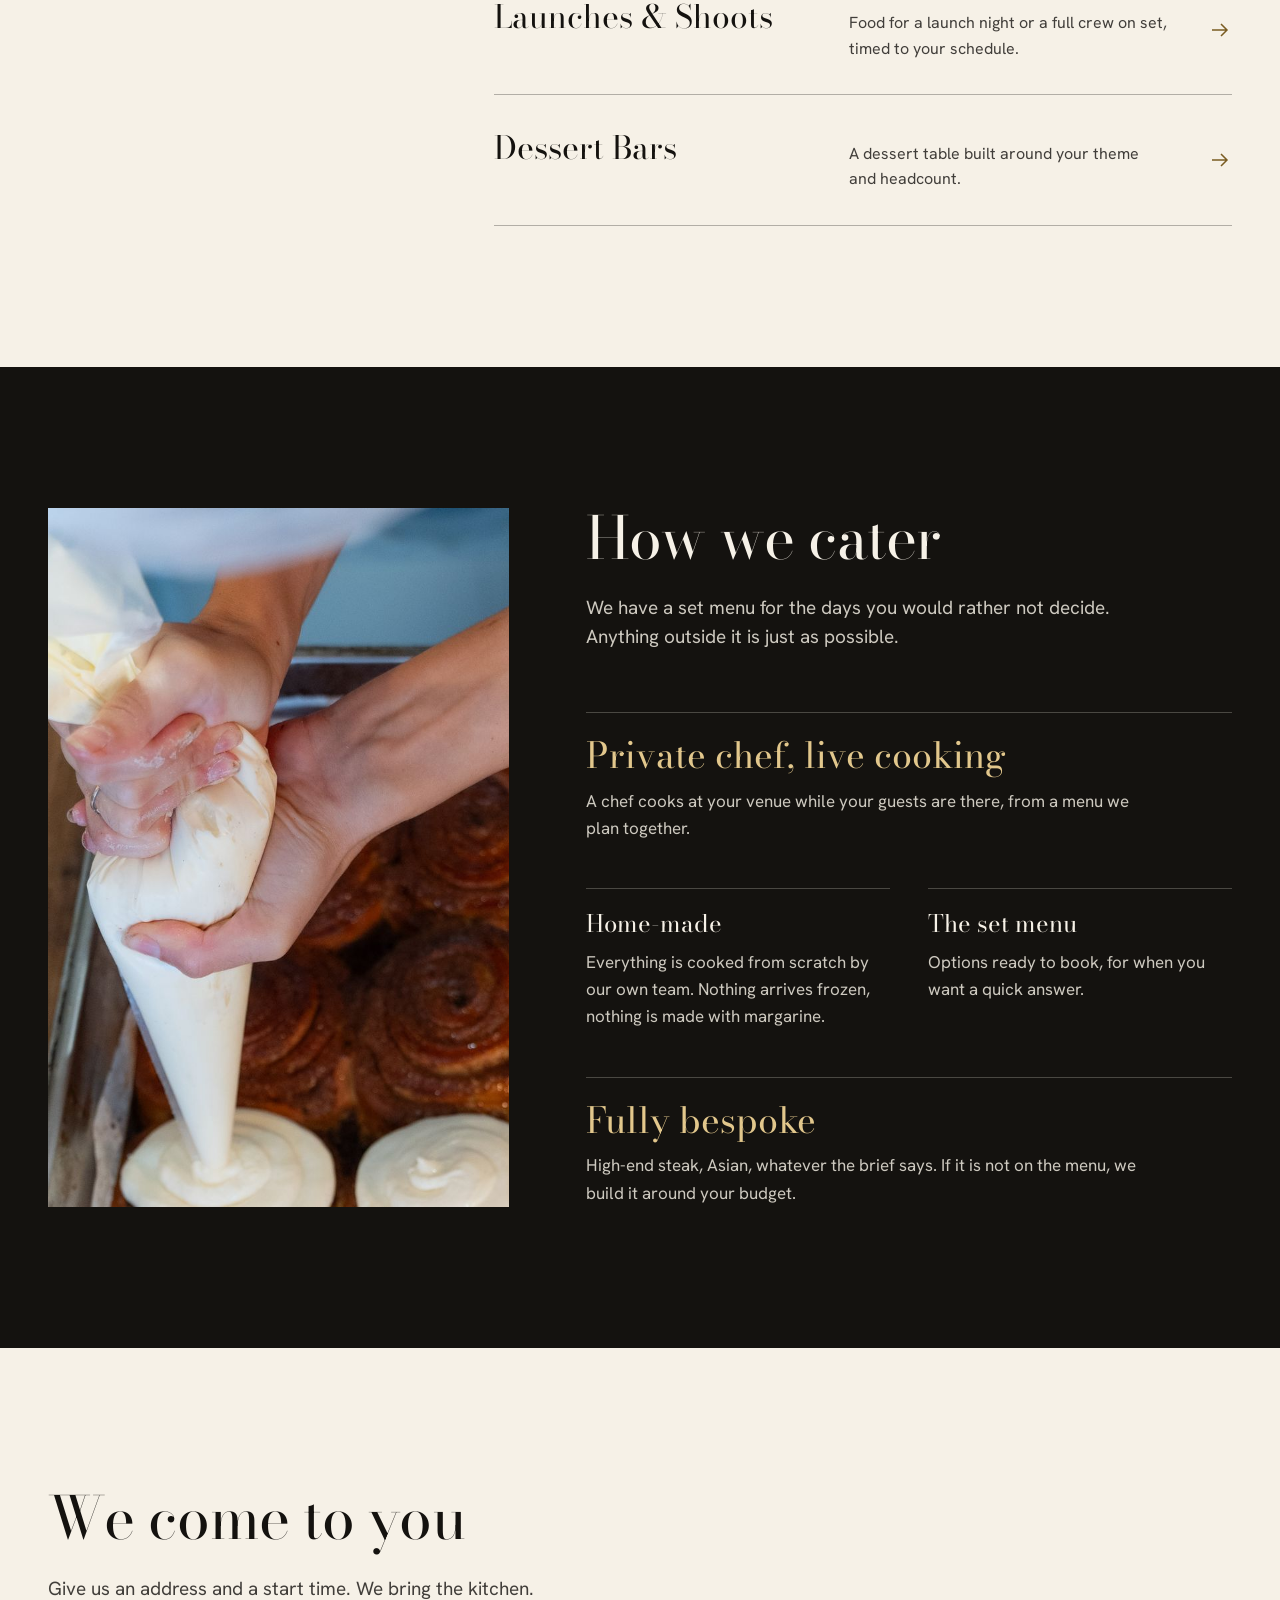
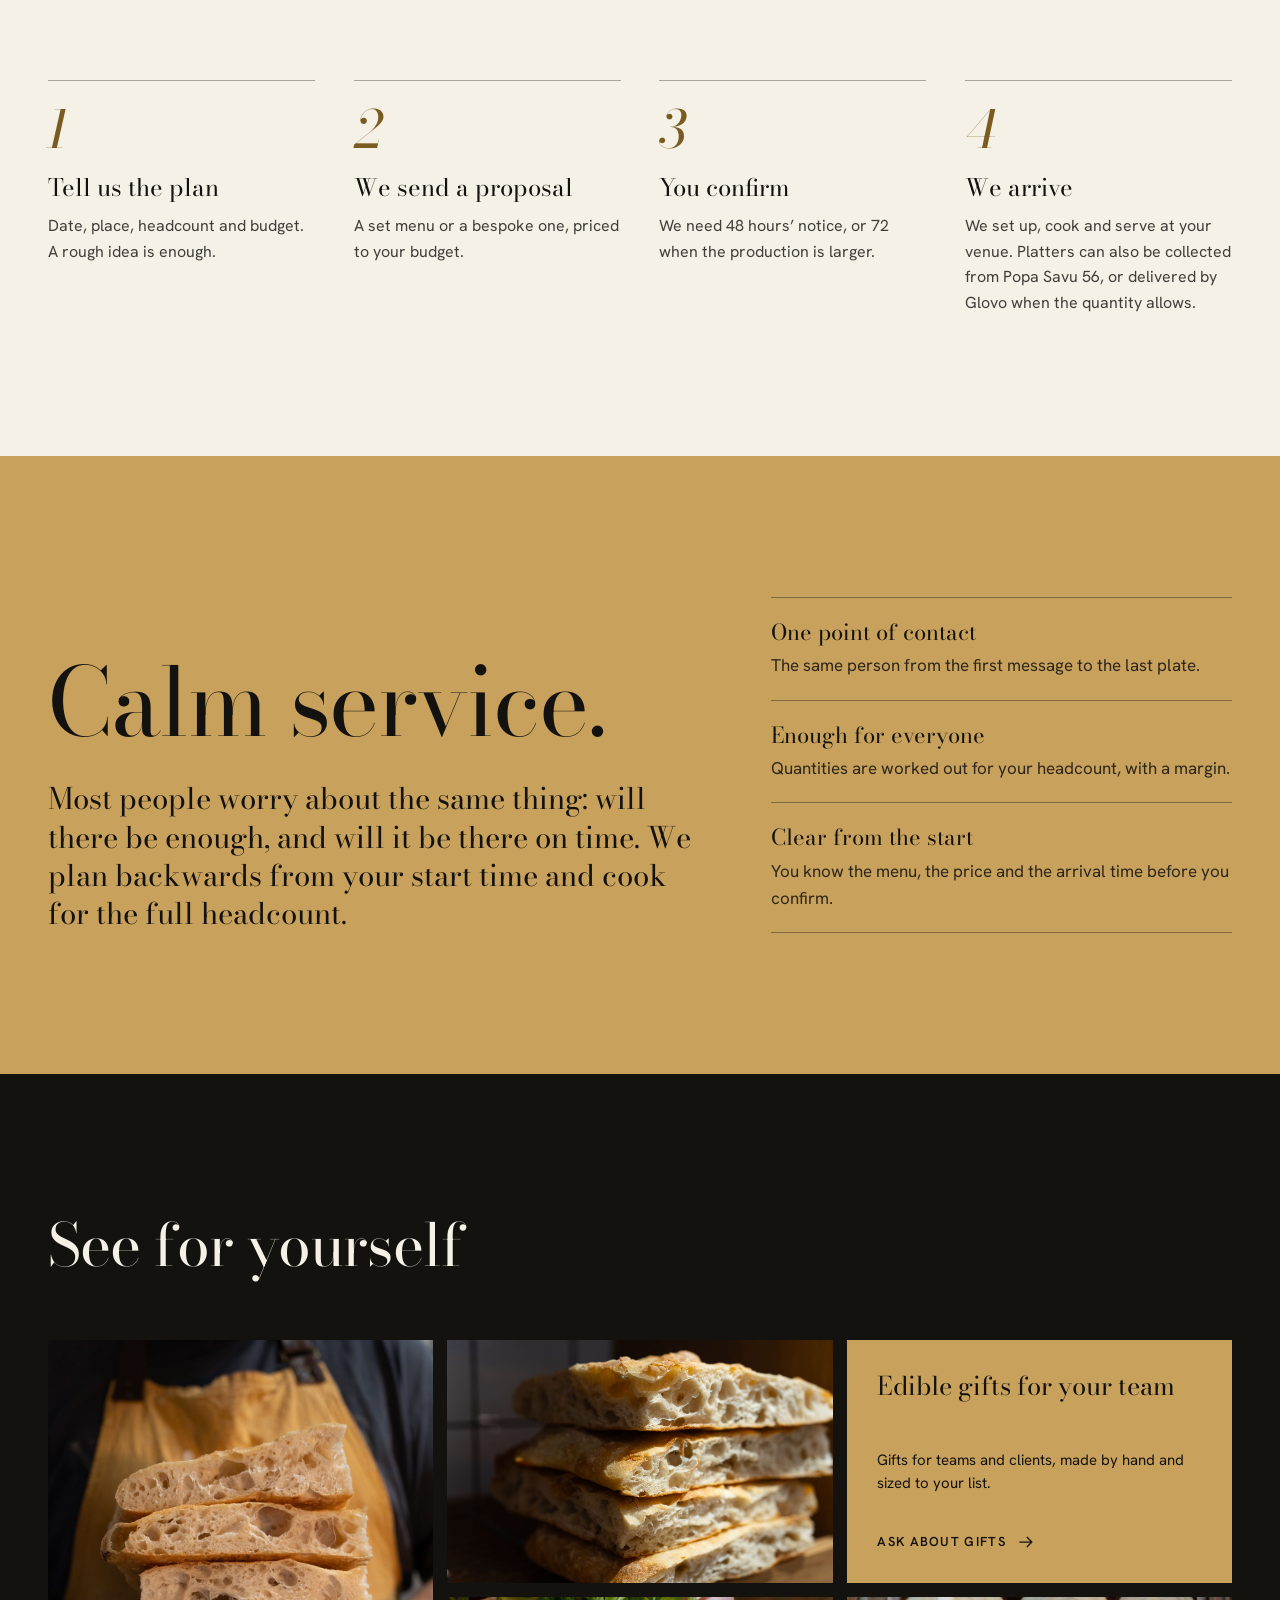
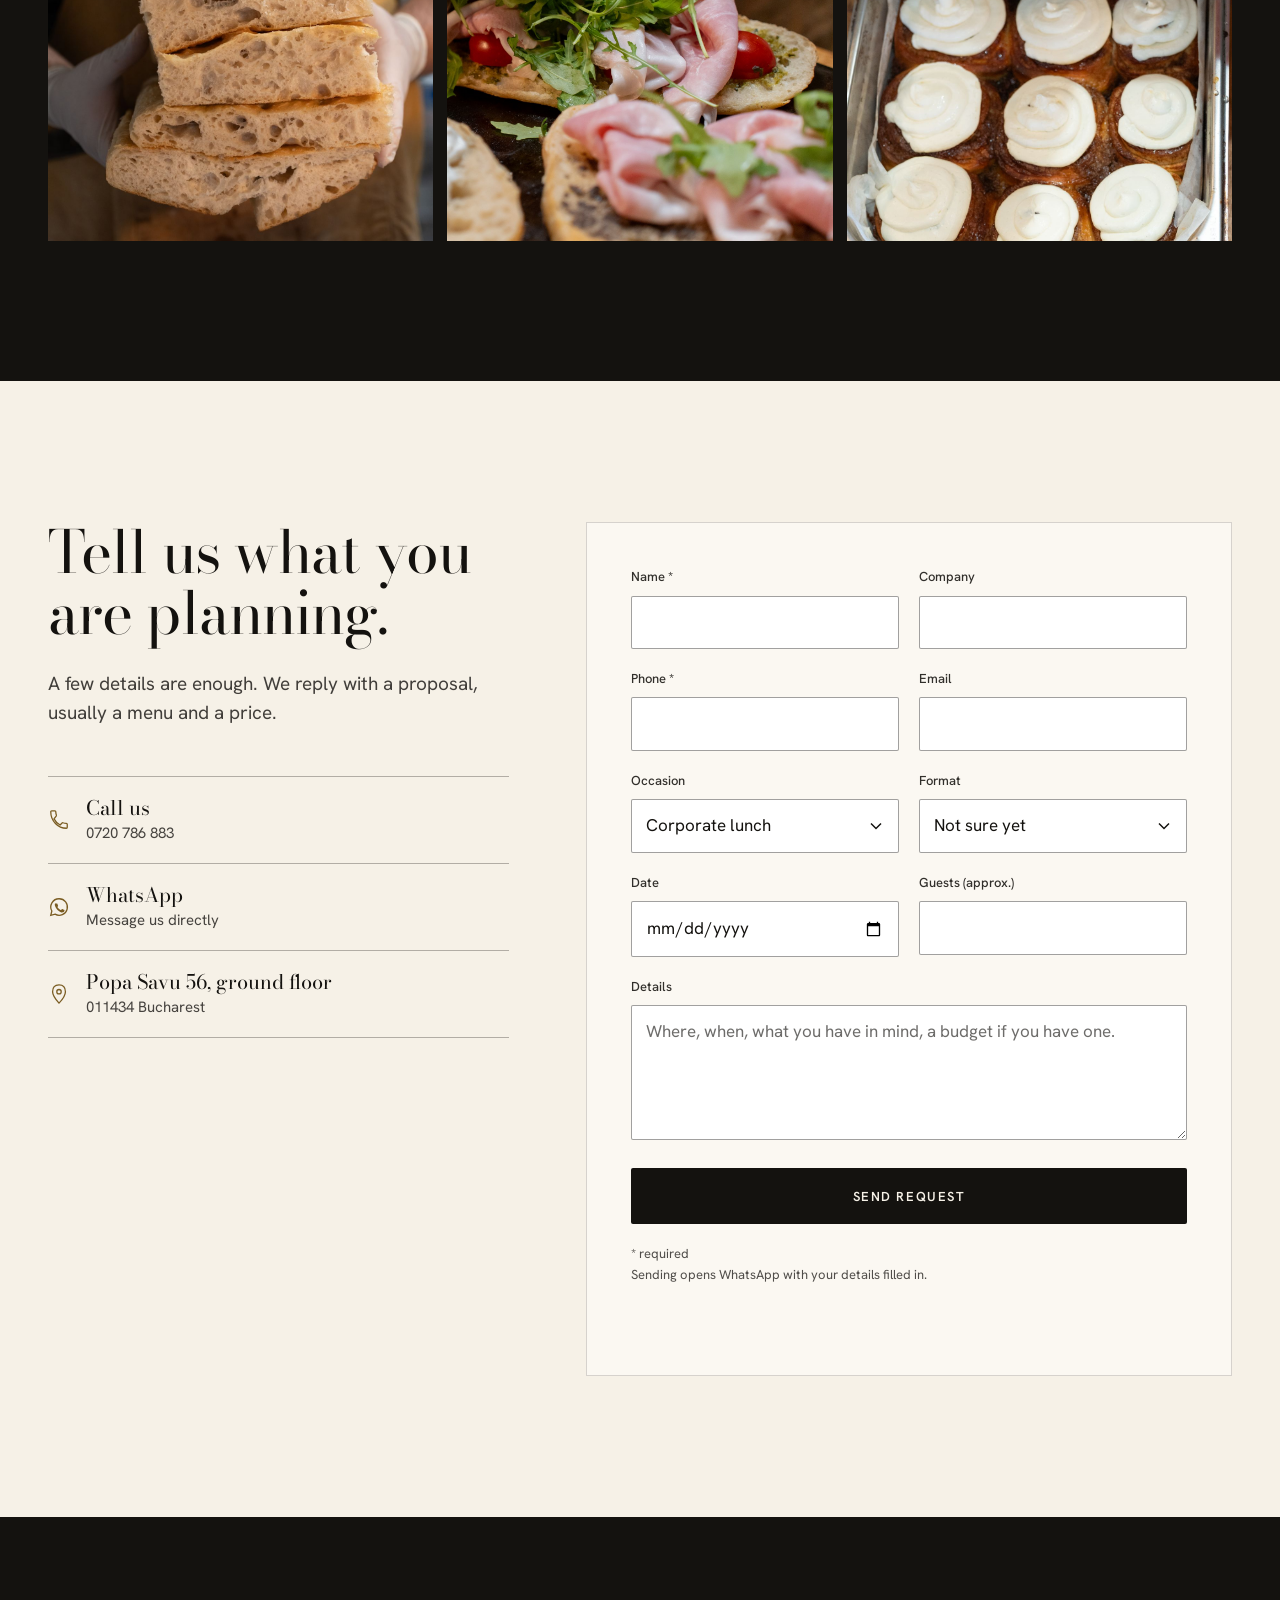
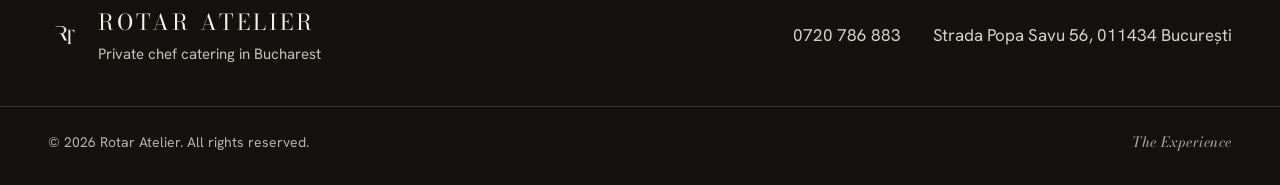
==== commit d34be716: "Restructure around the client's six questions; bilingual EN/RO; private chef up front Page now follo" ====
--- a/index.html
+++ b/index.html
@@ -1,368 +1,396 @@
 <!DOCTYPE html>
-<html lang="ro">
+<html lang="en">
 <head>
 <meta charset="UTF-8">
-<meta name="viewport" content="width=device-width, initial-scale=1.0">
-<title>Rotar Atelier — The Experience | Panificație artizanală pentru evenimente</title>
-<meta name="description" content="Rotar Atelier — platouri artizanale, brunch de grup și catering premium pentru evenimente corporate. Comandă cu 48h înainte. Fără congelat, fără margarină.">
+<meta name="viewport" content="width=device-width, initial-scale=1">
+<title>Rotar Atelier | Private chef catering in Bucharest</title>
+<meta name="description" content="Private chef catering for companies and private events in Bucharest. Home-made, never frozen, cooked live at your venue. Set menus or fully bespoke.">
+<meta name="theme-color" content="#14120f">
+<meta property="og:type" content="website">
+<meta property="og:title" content="Rotar Atelier | Private chef catering in Bucharest">
+<meta property="og:description" content="Private chef catering for companies and private events in Bucharest. Home-made, never frozen, cooked live at your venue. Set menus or fully bespoke.">
+<link rel="icon" type="image/png" sizes="32x32" href="/assets/favicon-32.png">
+<link rel="icon" type="image/png" sizes="64x64" href="/assets/favicon-64.png">
+<link rel="apple-touch-icon" href="/assets/apple-touch-icon.png">
 <link rel="preconnect" href="https://fonts.googleapis.com">
 <link rel="preconnect" href="https://fonts.gstatic.com" crossorigin>
-<link href="https://fonts.googleapis.com/css2?family=Cormorant+Garamond:ital,wght@0,300;0,400;0,500;0,600;1,400;1,500&family=Jost:wght@300;400;500;600;700&display=swap" rel="stylesheet">
+<link href="https://fonts.googleapis.com/css2?family=Bodoni+Moda:ital,opsz,wght@0,6..96,400..600;1,6..96,400..600&family=Hanken+Grotesk:wght@400..600&display=swap" rel="stylesheet">
 <link rel="stylesheet" href="/styles.css">
 </head>
 <body>
 
-<div class="grain"></div>
-
-<!-- ================= TOP BAR ================= -->
-<div class="topbar">
-  <div class="topbar-track">
-    <span>Comandă cu minim 48h înainte</span><span class="dot">·</span>
-    <span>100% artizanal, fără congelat, fără margarină</span><span class="dot">·</span>
-    <span>Ridicare din Popa Savu 56 sau livrare Glovo</span><span class="dot">·</span>
-    <span>Ofertă personalizată pentru fiecare eveniment</span><span class="dot">·</span>
-    <span>Comandă cu minim 48h înainte</span><span class="dot">·</span>
-    <span>100% artizanal, fără congelat, fără margarină</span><span class="dot">·</span>
-    <span>Ridicare din Popa Savu 56 sau livrare Glovo</span><span class="dot">·</span>
-    <span>Ofertă personalizată pentru fiecare eveniment</span><span class="dot">·</span>
-  </div>
-</div>
-
-<!-- ================= NAV ================= -->
+<a class="skip" href="#main" data-i18n="skip">Skip to content</a>
+
+<!-- ============ HEADER ============ -->
+<div id="top-sentinel" aria-hidden="true"></div>
 <header class="site-header" id="siteHeader">
   <div class="container header-inner">
-    <a href="#top" class="brand-mark">
-      <img src="/assets/logo-mark-cream.png" alt="Rotar Atelier" class="brand-svg">
-      <span class="brand-word">Rotar Atelier</span>
+    <a href="#top" class="brand" aria-label="Rotar Atelier">
+      <img src="/assets/logo-mark-cream.png" alt="" width="30" height="30">
+      <span>Rotar Atelier</span>
     </a>
 
-    <nav class="main-nav" id="mainNav">
-      <a href="#craft">Despre</a>
-      <a href="#servicii">Servicii</a>
-      <a href="#proces">Cum comanzi</a>
-      <a href="#testimoniale">Testimoniale</a>
-      <a href="#contact" class="nav-cta">Comandă acum</a>
+    <nav class="nav" id="mainNav" aria-label="Main">
+      <a href="#cater" data-i18n="nav.cater">What we cater</a>
+      <a href="#how" data-i18n="nav.how">How we cater</a>
+      <a href="#visit" data-i18n="nav.visit">We come to you</a>
+      <a href="#calm" data-i18n="nav.calm">Calm service</a>
+      <a href="#gallery" data-i18n="nav.gallery">Gallery</a>
+      <a href="#start" class="btn btn-gold btn-sm nav-cta" data-i18n="nav.cta">Request a quote</a>
     </nav>
 
-    <a href="tel:+40720786883" class="header-phone">
-      <svg viewBox="0 0 24 24" class="icon-phone"><path d="M6.6 10.8c1.4 2.8 3.8 5.2 6.6 6.6l2.2-2.2c.3-.3.7-.4 1-.2 1.1.4 2.3.6 3.6.6.6 0 1 .4 1 1V20c0 .6-.4 1-1 1C10.9 21 3 13.1 3 3c0-.6.4-1 1-1h3.5c.6 0 1 .4 1 1 0 1.3.2 2.5.6 3.6.1.4 0 .8-.2 1.1z" fill="none" stroke="currentColor" stroke-width="1.3"/></svg>
-      <span>0720 786 883</span>
-    </a>
-
-    <button class="nav-toggle" id="navToggle" aria-label="Deschide meniul">
-      <span></span><span></span><span></span>
+    <div class="lang" role="group" data-i18n-attr="aria-label:lang.label" aria-label="Language">
+      <button type="button" data-lang="en" lang="en" aria-pressed="true" aria-label="English" title="English">
+        <svg viewBox="0 0 60 30" preserveAspectRatio="xMidYMid slice" aria-hidden="true">
+          <clipPath id="uk-a"><path d="M0,0 v30 h60 v-30 z"/></clipPath>
+          <clipPath id="uk-b"><path d="M30,15 h30 v15 z v15 h-30 z h-30 v-15 z v-15 h30 z"/></clipPath>
+          <g clip-path="url(#uk-a)">
+            <path d="M0,0 v30 h60 v-30 z" fill="#012169"/>
+            <path d="M0,0 L60,30 M60,0 L0,30" stroke="#fff" stroke-width="6"/>
+            <path d="M0,0 L60,30 M60,0 L0,30" clip-path="url(#uk-b)" stroke="#c8102e" stroke-width="4"/>
+            <path d="M30,0 v30 M0,15 h60" stroke="#fff" stroke-width="10"/>
+            <path d="M30,0 v30 M0,15 h60" stroke="#c8102e" stroke-width="6"/>
+          </g>
+        </svg>
+      </button>
+      <button type="button" data-lang="ro" lang="ro" aria-pressed="false" aria-label="Română" title="Română">
+        <svg viewBox="0 0 3 2" preserveAspectRatio="none" aria-hidden="true">
+          <rect width="1" height="2" fill="#002b7f"/>
+          <rect x="1" width="1" height="2" fill="#fcd116"/>
+          <rect x="2" width="1" height="2" fill="#ce1126"/>
+        </svg>
+      </button>
+    </div>
+
+    <button class="nav-toggle" id="navToggle" type="button" aria-expanded="false" aria-controls="mainNav" data-i18n-attr="aria-label:nav.open" aria-label="Open menu">
+      <span></span><span></span>
     </button>
   </div>
 </header>
 
-<!-- ================= HERO ================= -->
+<main id="main">
+
+<!-- ============ HERO ============ -->
 <section class="hero" id="top">
   <div class="hero-media">
-    <div class="hero-curtain"></div>
-    <img src="/assets/hero-craft.jpg" alt="Focaccia artizanală asamblată proaspăt, cu șuncă, rucola și roșii cherry" loading="eager">
-    <div class="hero-scrim"></div>
-  </div>
-
-  <p class="hero-texture" aria-hidden="true">Rotar</p>
-
+    <img src="/assets/hero.jpg" width="2400" height="1402" alt="A cook assembling focaccia with ham, rocket and cherry tomatoes" data-i18n-attr="alt:alt.hero" fetchpriority="high">
+  </div>
   <div class="container hero-inner">
-    <img src="/assets/logo-full-cream.png" alt="Rotar Atelier — The Experience" class="hero-seal">
-
-    <h1 class="hero-title">
-      Nu e catering.<br>
-      <em>E meșteșug&nbsp;servit&nbsp;la&nbsp;timp.</em>
-    </h1>
-
-    <p class="hero-sub">
-      Platouri, brunch și dulciuri fine, coapte fresh în ziua livrării,
-      pentru companiile care nu fac compromisuri. Fără congelat.
-      Fără margarină. Fără scuze.
-    </p>
-
+    <h1 data-i18n-html="hero.h1">Your private chef,<br><em>cooking where you are.</em></h1>
+    <p class="hero-sub" data-i18n="hero.sub">Catering for companies and private events in Bucharest. Home-made, never frozen, cooked live at your venue. Choose a set menu or ask for anything else.</p>
     <div class="hero-actions">
-      <a href="#contact" class="btn btn-gold btn-lg">Cere ofertă acum</a>
-      <a href="tel:+40720786883" class="btn btn-outline btn-lg">
-        <svg viewBox="0 0 24 24" class="icon-phone"><path d="M6.6 10.8c1.4 2.8 3.8 5.2 6.6 6.6l2.2-2.2c.3-.3.7-.4 1-.2 1.1.4 2.3.6 3.6.6.6 0 1 .4 1 1V20c0 .6-.4 1-1 1C10.9 21 3 13.1 3 3c0-.6.4-1 1-1h3.5c.6 0 1 .4 1 1 0 1.3.2 2.5.6 3.6.1.4 0 .8-.2 1.1z" fill="none" stroke="currentColor" stroke-width="1.3"/></svg>
-        0720 786 883
-      </a>
-    </div>
-  </div>
-
-  <div class="hero-scroll" aria-hidden="true"><span></span></div>
-</section>
-
-<!-- ================= MARQUEE ================= -->
-<div class="marquee">
-  <div class="marquee-track">
-    <span>PANIFICAȚIE ARTIZANALĂ</span><span class="mq-dot">✦</span>
-    <span>FĂRĂ CONGELAT</span><span class="mq-dot">✦</span>
-    <span>FĂRĂ MARGARINĂ</span><span class="mq-dot">✦</span>
-    <span>COAPT ÎN ZIUA LIVRĂRII</span><span class="mq-dot">✦</span>
-    <span>PENTRU EVENIMENTE CORPORATE</span><span class="mq-dot">✦</span>
-    <span>PANIFICAȚIE ARTIZANALĂ</span><span class="mq-dot">✦</span>
-    <span>FĂRĂ CONGELAT</span><span class="mq-dot">✦</span>
-    <span>FĂRĂ MARGARINĂ</span><span class="mq-dot">✦</span>
-    <span>COAPT ÎN ZIUA LIVRĂRII</span><span class="mq-dot">✦</span>
-    <span>PENTRU EVENIMENTE CORPORATE</span><span class="mq-dot">✦</span>
-  </div>
-</div>
-
-<!-- ================= CRAFT / DESPRE ================= -->
-<section class="section section-cream craft" id="craft">
-  <div class="container craft-inner">
-    <div class="craft-media">
-      <img src="/assets/craft-baker.jpg" alt="Brutar Rotar Atelier ținând felii proaspete de pâine artizanală">
-      <img src="/assets/craft-piping.jpg" alt="Glazură proaspătă turnată peste rulouri de scorțișoară" class="craft-media-float">
-    </div>
-    <div class="craft-text">
-      <div class="brand-divider"></div>
-      <h2 class="section-title">Nu scoatem<br>nimic din<br><em>congelator.</em></h2>
-      <p class="section-lead">
-        Majoritatea platourilor „corporate" de pe piață se bazează pe produse
-        congelate și margarină: arată bine în poză, dar se simt din prima
-        felie. La Rotar Atelier, totul e artizanal: aluaturi frământate în
-        ziua livrării, unt adevărat, coacere proaspătă pentru fiecare
-        comandă în parte.
-      </p>
-      <ul class="craft-points">
-        <li><h3>Materie primă reală</h3><p>Unt, făină de calitate, fără aditivi de conservare pe termen lung.</p></li>
-        <li><h3>Coacere în ziua comenzii</h3><p>Nimic nu așteaptă la congelator un eveniment viitor.</p></li>
-        <li><h3>Rețete de cofetărie fină</h3><p>Gândite ca experiență completă, nu doar ca produs de umplutură.</p></li>
+      <a href="#start" class="btn btn-gold btn-lg" data-i18n="hero.cta">Request a quote</a>
+      <a href="tel:+40720786883" class="btn btn-line btn-lg" data-i18n-attr="aria-label:hero.callLabel" aria-label="Call 0720 786 883">
+        <svg class="icon" viewBox="0 0 24 24" aria-hidden="true"><path d="M6.6 10.8c1.4 2.8 3.8 5.2 6.6 6.6l2.2-2.2c.3-.3.7-.4 1-.2 1.1.4 2.3.6 3.6.6.6 0 1 .4 1 1V20c0 .6-.4 1-1 1C10.9 21 3 13.1 3 3c0-.6.4-1 1-1h3.5c.6 0 1 .4 1 1 0 1.3.2 2.5.6 3.6.1.4 0 .8-.2 1.1z" fill="none" stroke="currentColor" stroke-width="1.4"/></svg>
+        <span>0720 786 883</span>
+      </a>
+    </div>
+  </div>
+</section>
+
+<!-- ============ WHAT WE CATER ============ -->
+<section class="section on-cream cater" id="cater">
+  <div class="container cater-grid">
+    <div class="cater-head">
+      <h2 class="display" data-i18n="cater.title">What we cater</h2>
+      <p class="lead" data-i18n="cater.lead">Every job starts in the same kitchen. What changes is the room, the headcount and the clock.</p>
+    </div>
+
+    <div class="cater-list">
+      <a class="cater-row" href="#start" data-occasion="corporate-lunches">
+        <h3 class="cater-name" data-i18n="cater.1.n">Corporate Lunches</h3>
+        <p class="cater-desc" data-i18n="cater.1.d">A proper lunch for the team, made fresh and served at the office.</p>
+        <svg class="cater-go" viewBox="0 0 24 24" aria-hidden="true"><path d="M4 12h15M13 6l6 6-6 6" fill="none" stroke="currentColor" stroke-width="1.5"/></svg>
+      </a>
+      <a class="cater-row" href="#start" data-occasion="private-events">
+        <h3 class="cater-name" data-i18n="cater.2.n">Private Events</h3>
+        <p class="cater-desc" data-i18n="cater.2.d">Dinners, birthdays and celebrations, with a menu built around your guest list.</p>
+        <svg class="cater-go" viewBox="0 0 24 24" aria-hidden="true"><path d="M4 12h15M13 6l6 6-6 6" fill="none" stroke="currentColor" stroke-width="1.5"/></svg>
+      </a>
+      <a class="cater-row" href="#start" data-occasion="cakes-gifts">
+        <h3 class="cater-name" data-i18n="cater.3.n">Cakes &amp; Edible Gifts</h3>
+        <p class="cater-desc" data-i18n="cater.3.d">Cakes for the occasion, and edible gifts for teams and clients.</p>
+        <svg class="cater-go" viewBox="0 0 24 24" aria-hidden="true"><path d="M4 12h15M13 6l6 6-6 6" fill="none" stroke="currentColor" stroke-width="1.5"/></svg>
+      </a>
+      <a class="cater-row" href="#start" data-occasion="company-meetings">
+        <h3 class="cater-name" data-i18n="cater.4.n">Company Meetings</h3>
+        <p class="cater-desc" data-i18n="cater.4.d">Breakfast spreads, working lunches and coffee-break platters, on time.</p>
+        <svg class="cater-go" viewBox="0 0 24 24" aria-hidden="true"><path d="M4 12h15M13 6l6 6-6 6" fill="none" stroke="currentColor" stroke-width="1.5"/></svg>
+      </a>
+      <a class="cater-row" href="#start" data-occasion="launches-shoots">
+        <h3 class="cater-name" data-i18n="cater.5.n">Launches &amp; Shoots</h3>
+        <p class="cater-desc" data-i18n="cater.5.d">Food for a launch night or a full crew on set, timed to your schedule.</p>
+        <svg class="cater-go" viewBox="0 0 24 24" aria-hidden="true"><path d="M4 12h15M13 6l6 6-6 6" fill="none" stroke="currentColor" stroke-width="1.5"/></svg>
+      </a>
+      <a class="cater-row" href="#start" data-occasion="dessert-bars">
+        <h3 class="cater-name" data-i18n="cater.6.n">Dessert Bars</h3>
+        <p class="cater-desc" data-i18n="cater.6.d">A dessert table built around your theme and headcount.</p>
+        <svg class="cater-go" viewBox="0 0 24 24" aria-hidden="true"><path d="M4 12h15M13 6l6 6-6 6" fill="none" stroke="currentColor" stroke-width="1.5"/></svg>
+      </a>
+    </div>
+  </div>
+</section>
+
+<!-- ============ HOW WE CATER ============ -->
+<section class="section on-dark how" id="how">
+  <div class="container how-grid">
+    <figure class="how-figure">
+      <img src="/assets/chef-piping.jpg" width="1400" height="1049" alt="A chef piping cream over freshly baked cinnamon rolls" data-i18n-attr="alt:alt.chef" loading="lazy" decoding="async">
+    </figure>
+
+    <div class="how-body">
+      <h2 class="display" data-i18n="how.title">How we cater</h2>
+      <p class="lead" data-i18n="how.lead">We have a set menu for the days you would rather not decide. Anything outside it is just as possible.</p>
+
+      <div class="principles">
+        <div class="principle principle-major">
+          <h3 data-i18n="how.chef.t">Private chef, live cooking</h3>
+          <p data-i18n="how.chef.p">A chef cooks at your venue while your guests are there, from a menu we plan together.</p>
+        </div>
+        <div class="principle">
+          <h3 data-i18n="how.home.t">Home-made</h3>
+          <p data-i18n="how.home.p">Everything is cooked from scratch by our own team. Nothing arrives frozen, nothing is made with margarine.</p>
+        </div>
+        <div class="principle">
+          <h3 data-i18n="how.menu.t">The set menu</h3>
+          <p data-i18n="how.menu.p">Options ready to book, for when you want a quick answer.</p>
+        </div>
+        <div class="principle principle-major">
+          <h3 data-i18n="how.bespoke.t">Fully bespoke</h3>
+          <p data-i18n="how.bespoke.p">High-end steak, Asian, whatever the brief says. If it is not on the menu, we build it around your budget.</p>
+        </div>
+      </div>
+    </div>
+  </div>
+</section>
+
+<!-- ============ WE COME TO YOU ============ -->
+<section class="section on-cream visit" id="visit">
+  <div class="container">
+    <div class="visit-head">
+      <h2 class="display" data-i18n="visit.title">We come to you</h2>
+      <p class="lead" data-i18n="visit.lead">Give us an address and a start time. We bring the kitchen.</p>
+    </div>
+
+    <ol class="steps">
+      <li class="step">
+        <span class="step-num" aria-hidden="true">1</span>
+        <h3 data-i18n="visit.1.t">Tell us the plan</h3>
+        <p data-i18n="visit.1.p">Date, place, headcount and budget. A rough idea is enough.</p>
+      </li>
+      <li class="step">
+        <span class="step-num" aria-hidden="true">2</span>
+        <h3 data-i18n="visit.2.t">We send a proposal</h3>
+        <p data-i18n="visit.2.p">A set menu or a bespoke one, priced to your budget.</p>
+      </li>
+      <li class="step">
+        <span class="step-num" aria-hidden="true">3</span>
+        <h3 data-i18n="visit.3.t">You confirm</h3>
+        <p data-i18n="visit.3.p">We need 48 hours’ notice, or 72 when the production is larger.</p>
+      </li>
+      <li class="step">
+        <span class="step-num" aria-hidden="true">4</span>
+        <h3 data-i18n="visit.4.t">We arrive</h3>
+        <p data-i18n="visit.4.p">We set up, cook and serve at your venue. Platters can also be collected from Popa Savu 56, or delivered by Glovo when the quantity allows.</p>
+      </li>
+    </ol>
+  </div>
+</section>
+
+<!-- ============ CALM SERVICE ============ -->
+<section class="section on-gold calm" id="calm">
+  <div class="container calm-grid">
+    <div>
+      <h2 class="display" data-i18n="calm.title">Calm service.</h2>
+      <p class="calm-statement" data-i18n="calm.statement">Most people worry about the same thing: will there be enough, and will it be there on time. We plan backwards from your start time and cook for the full headcount.</p>
+    </div>
+    <dl class="calm-list">
+      <div>
+        <dt data-i18n="calm.a.t">One point of contact</dt>
+        <dd data-i18n="calm.a.p">The same person from the first message to the last plate.</dd>
+      </div>
+      <div>
+        <dt data-i18n="calm.b.t">Enough for everyone</dt>
+        <dd data-i18n="calm.b.p">Quantities are worked out for your headcount, with a margin.</dd>
+      </div>
+      <div>
+        <dt data-i18n="calm.c.t">Clear from the start</dt>
+        <dd data-i18n="calm.c.p">You know the menu, the price and the arrival time before you confirm.</dd>
+      </div>
+    </dl>
+  </div>
+</section>
+
+<!-- ============ GALLERY + SOCIAL PROOF ============ -->
+<section class="section on-dark gallery" id="gallery">
+  <div class="container">
+    <h2 class="display" data-i18n="gallery.title">See for yourself</h2>
+
+    <div class="mosaic">
+      <figure class="tile tile-baker">
+        <img src="/assets/gallery-baker.jpg" width="1100" height="1530" alt="A baker holding a stack of freshly cut focaccia" data-i18n-attr="alt:alt.baker" loading="lazy" decoding="async">
+      </figure>
+      <figure class="tile tile-sandwich">
+        <img src="/assets/gallery-sandwich.jpg" width="1400" height="1050" alt="Open sandwiches with ham, rocket and cherry tomatoes on toasted bread" data-i18n-attr="alt:alt.sandwich" loading="lazy" decoding="async">
+      </figure>
+      <a class="tile tile-gift" href="#start" data-occasion="cakes-gifts">
+        <h3 data-i18n="gifts.t">Edible gifts for your team</h3>
+        <p data-i18n="gifts.p">Gifts for teams and clients, made by hand and sized to your list.</p>
+        <span class="link-arrow">
+          <span data-i18n="gifts.cta">Ask about gifts</span>
+          <svg viewBox="0 0 24 24" aria-hidden="true"><path d="M4 12h15M13 6l6 6-6 6" fill="none" stroke="currentColor" stroke-width="1.5"/></svg>
+        </span>
+      </a>
+      <figure class="tile tile-focaccia">
+        <img src="/assets/gallery-focaccia.jpg" width="1400" height="933" alt="Freshly cut focaccia stacked on a board" data-i18n-attr="alt:alt.focaccia" loading="lazy" decoding="async">
+      </figure>
+      <figure class="tile tile-rolls">
+        <img src="/assets/gallery-rolls.jpg" width="1200" height="959" alt="A tray of cinnamon rolls topped with cream" data-i18n-attr="alt:alt.rolls" loading="lazy" decoding="async">
+      </figure>
+    </div>
+
+    <!-- Filled by script.js from the TESTIMONIALS list. Stays hidden until it has real quotes. -->
+    <div class="proof" id="proof" hidden>
+      <h3 class="proof-title" data-i18n="proof.title">What clients say</h3>
+      <div class="proof-list" id="proofList"></div>
+    </div>
+  </div>
+</section>
+
+<!-- ============ START / LEAD FORM ============ -->
+<section class="section on-cream start" id="start">
+  <div class="container start-grid">
+    <div class="start-side">
+      <h2 class="display" data-i18n="start.title">Tell us what you are planning.</h2>
+      <p class="lead" data-i18n="start.lead">A few details are enough. We reply with a proposal, usually a menu and a price.</p>
+
+      <ul class="quick">
+        <li>
+          <a href="tel:+40720786883">
+            <svg class="icon" viewBox="0 0 24 24" aria-hidden="true"><path d="M6.6 10.8c1.4 2.8 3.8 5.2 6.6 6.6l2.2-2.2c.3-.3.7-.4 1-.2 1.1.4 2.3.6 3.6.6.6 0 1 .4 1 1V20c0 .6-.4 1-1 1C10.9 21 3 13.1 3 3c0-.6.4-1 1-1h3.5c.6 0 1 .4 1 1 0 1.3.2 2.5.6 3.6.1.4 0 .8-.2 1.1z" fill="none" stroke="currentColor" stroke-width="1.4"/></svg>
+            <span><strong data-i18n="quick.call">Call us</strong><small>0720 786 883</small></span>
+          </a>
+        </li>
+        <li>
+          <a href="https://wa.me/40720786883" target="_blank" rel="noopener">
+            <svg class="icon" viewBox="0 0 24 24" aria-hidden="true"><path d="M12 3a9 9 0 00-7.8 13.4L3 21l4.7-1.2A9 9 0 1012 3z" fill="none" stroke="currentColor" stroke-width="1.4"/><path d="M8.6 8.8c.2-.5.4-.5.6-.5h.5c.2 0 .4 0 .6.5s.7 1.6.7 1.8 0 .3-.1.5c-.2.2-.3.3-.4.5-.2.2-.3.3-.1.6.2.3.8 1.3 1.8 2.1 1.2 1 1.8 1.2 2.1 1 .3-.2.7-.7.9-1 .2-.2.4-.2.6-.1.3.1 1.6.7 1.8.9.2.1.4.2.4.4s0 1-.4 1.5c-.4.6-1.6 1-2.2 1-.6 0-1.9-.2-3.6-1.6-2.1-1.7-3.3-3.8-3.5-4.2-.1-.4-.9-1.4-.9-2.6s.6-1.8.8-2z" fill="currentColor" stroke="none"/></svg>
+            <span><strong data-i18n="quick.wa">WhatsApp</strong><small data-i18n="quick.waSub">Message us directly</small></span>
+          </a>
+        </li>
+        <li>
+          <a href="https://www.google.com/maps/search/?api=1&amp;query=Strada+Popa+Savu+56+Bucuresti" target="_blank" rel="noopener">
+            <svg class="icon" viewBox="0 0 24 24" aria-hidden="true"><path d="M12 22s7-7.4 7-12.5S16.4 2 12 2 5 4.9 5 9.5 12 22 12 22z" fill="none" stroke="currentColor" stroke-width="1.4"/><circle cx="12" cy="9.5" r="2.4" fill="none" stroke="currentColor" stroke-width="1.4"/></svg>
+            <span><strong data-i18n="quick.visit">Popa Savu 56, ground floor</strong><small data-i18n="quick.visitSub">011434 Bucharest</small></span>
+          </a>
+        </li>
       </ul>
-      <a href="#servicii" class="text-link">Vezi ce putem pregăti pentru tine →</a>
-    </div>
-  </div>
-</section>
-
-<!-- ================= SERVICII ================= -->
-<section class="section section-black servicii" id="servicii">
-  <p class="hero-texture hero-texture-dark" aria-hidden="true">Savoare</p>
-  <div class="container">
-    <h2 class="section-title title-light servicii-title">Ce pregătim<br>pentru tine.</h2>
-    <p class="section-lead lead-light">Două formate, complet personalizabile pe numărul de invitați, buget și tipul evenimentului.</p>
-
-    <div class="service-grid">
-      <a href="#contact" class="service-card service-card-lead">
-        <img src="/assets/craft-focaccia.jpg" alt="Focaccia artizanală tăiată la porție">
-        <div class="service-scrim"></div>
-        <div class="service-content">
-          <h3>Platouri personalizate</h3>
-          <p>Mini danish, pastry fin și focaccia la porție, configurate la cerere pentru orice tip de eveniment.</p>
-          <span class="service-cta">Cere ofertă <svg viewBox="0 0 16 16"><path d="M2 8h11M9 4l4 4-4 4" fill="none" stroke="currentColor" stroke-width="1.4"/></svg></span>
-        </div>
-      </a>
-
-      <a href="#contact" class="service-card">
-        <img src="/assets/hero-craft.jpg" alt="Brunch artizanal cu focaccia, șuncă și rucola">
-        <div class="service-scrim"></div>
-        <div class="service-content">
-          <h3>Brunch de grup,<br>cu rezervare</h3>
-          <p>Pentru evenimente corporate sau întâlniri de grup: un brunch complet, rezervat în avans.</p>
-          <span class="service-cta">Cere ofertă <svg viewBox="0 0 16 16"><path d="M2 8h11M9 4l4 4-4 4" fill="none" stroke="currentColor" stroke-width="1.4"/></svg></span>
-        </div>
-      </a>
-    </div>
-  </div>
-</section>
-
-<!-- ================= PROCES ================= -->
-<section class="section section-cream" id="proces">
-  <div class="container">
-    <div class="section-head">
-      <h2 class="section-title">Simplu, clar,<br><em>la timp.</em></h2>
-      <p class="section-lead">Știm că, la evenimente corporate, principala grijă e timing-ul. Vrem să fie mereu „destul", livrat exact când trebuie.</p>
-    </div>
-
-    <div class="timeline">
-      <div class="timeline-step">
-        <span class="ts-num">01</span>
-        <h3>Ne spui despre eveniment</h3>
-        <p>Nr. de persoane, buget orientativ, preferințe. Ne adaptăm la orice dimensiune de eveniment.</p>
-      </div>
-      <div class="timeline-step">
-        <span class="ts-num">02</span>
-        <h3>Primești ofertă personalizată</h3>
-        <p>Pachetul e construit în jurul nevoilor tale sau al bugetului disponibil.</p>
-      </div>
-      <div class="timeline-step">
-        <span class="ts-num">03</span>
-        <h3>Confirmi comanda</h3>
-        <p>Minimum 48h înainte (sau 72h, dacă volumul depășește capacitatea zilnică).</p>
-      </div>
-      <div class="timeline-step">
-        <span class="ts-num">04</span>
-        <h3>Ridicare sau livrare</h3>
-        <p>Din atelier, sau prin Glovo dacă volumul comenzii permite.</p>
-      </div>
-    </div>
-  </div>
-</section>
-
-<!-- ================= PENTRU CINE ================= -->
-<section class="section section-gold" id="pentru-cine">
-  <img src="/assets/logo-mark-black.png" alt="" class="pc-seal" aria-hidden="true">
-  <div class="container pentru-cine-inner">
-    <div class="pc-text">
-      <h2 class="section-title title-dark">Companii și organizatori<br>de evenimente, care vor<br>ca <em>totul</em> să meargă perfect.</h2>
-      <p class="section-lead lead-dark">
-        Lucrăm în principal cu firme care organizează evenimente și, în mod
-        special, cu organizatorii evenimentului, persoana care răspunde de
-        fiecare detaliu, inclusiv de timing. De aceea fiecare ofertă e
-        construită cu marjă suficientă, calculată clar, fără surprize.
-      </p>
-      <a href="#contact" class="btn btn-dark">Discută cu noi despre eveniment</a>
-    </div>
-    <div class="pc-stats">
-      <div class="stat"><span class="stat-num">48h</span><span class="stat-label">Preaviz minim de comandă</span></div>
-      <div class="stat"><span class="stat-num">100%</span><span class="stat-label">Artizanal, fără congelat</span></div>
-      <div class="stat"><span class="stat-num">1:1</span><span class="stat-label">Ofertă discutată direct cu tine</span></div>
-    </div>
-  </div>
-</section>
-
-<!-- ================= TESTIMONIALE ================= -->
-<section class="section section-black" id="testimoniale">
-  <div class="container">
-    <h2 class="section-title title-light">Încredere construită,<br><em>eveniment cu eveniment.</em></h2>
-
-    <div class="testimonial-feature">
-      <blockquote class="testimonial testimonial-lead">
-        <p>„Platourile au ajuns exact la timp și au dispărut în primele 20 de minute. Se simțea diferența față de cateringul obișnuit de birou."</p>
-        <cite>— Organizator eveniment corporate</cite>
-      </blockquote>
-      <div class="testimonial-supporting">
-        <blockquote class="testimonial">
-          <p>„Am cerut o ofertă pe buget și am primit exact ce ne trebuia, fără compromisuri pe calitate."</p>
-          <cite>— Client recurent, brunch de echipă</cite>
-        </blockquote>
-        <blockquote class="testimonial">
-          <p>„Se simte că e făcut proaspăt, nu scos din congelator. Exact ce căutam pentru un eveniment premium."</p>
-          <cite>— Coordonator evenimente</cite>
-        </blockquote>
-      </div>
-    </div>
-    <p class="testimonial-note">* Testimoniale reale ale clienților Rotar Atelier. Materiale foto dedicate, în curs de pregătire.</p>
-  </div>
-</section>
-
-<!-- ================= CONTACT / COMANDĂ ================= -->
-<section class="section section-cream" id="contact">
-  <div class="container">
-    <div class="contact-head">
-      <h2 class="section-title">Cere o ofertă<br><em>personalizată.</em></h2>
-      <p class="section-lead">Completează formularul de mai jos, sau alege calea rapidă: sună-ne sau scrie-ne direct pe WhatsApp.</p>
-    </div>
-
-    <div class="contact-inner">
-      <div class="contact-side">
-        <a href="tel:+40720786883" class="quick-action">
-          <span class="qa-icon">
-            <svg viewBox="0 0 24 24"><path d="M6.6 10.8c1.4 2.8 3.8 5.2 6.6 6.6l2.2-2.2c.3-.3.7-.4 1-.2 1.1.4 2.3.6 3.6.6.6 0 1 .4 1 1V20c0 .6-.4 1-1 1C10.9 21 3 13.1 3 3c0-.6.4-1 1-1h3.5c.6 0 1 .4 1 1 0 1.3.2 2.5.6 3.6.1.4 0 .8-.2 1.1z" fill="none" stroke="currentColor" stroke-width="1.3"/></svg>
-          </span>
-          <span>
-            <strong>Sună acum</strong>
-            <small>0720 786 883</small>
-          </span>
-        </a>
-        <a href="https://wa.me/40720786883" target="_blank" rel="noopener" class="quick-action">
-          <span class="qa-icon">
-            <svg viewBox="0 0 24 24"><path d="M12 3a9 9 0 00-7.8 13.4L3 21l4.7-1.2A9 9 0 1012 3z" fill="none" stroke="currentColor" stroke-width="1.3"/><path d="M8.5 8.7c.2-.5.4-.5.6-.5h.5c.2 0 .4 0 .6.5.2.5.7 1.6.7 1.8s0 .3-.1.5c-.2.2-.3.3-.4.5-.2.2-.3.3-.1.6.2.3.8 1.3 1.8 2.1 1.2 1 1.8 1.2 2.1 1 .3-.2.7-.7.9-1 .2-.2.4-.2.6-.1.3.1 1.6.7 1.8.9.2.1.4.2.4.4 0 .2 0 1-.4 1.5-.4.6-1.6 1-2.2 1-.6 0-1.9-.2-3.6-1.6-2.1-1.7-3.3-3.8-3.5-4.2-.1-.4-.9-1.4-.9-2.6 0-1.2.6-1.8.8-2z" fill="currentColor" stroke="none"/></svg>
-          </span>
-          <span>
-            <strong>Scrie pe WhatsApp</strong>
-            <small>Răspuns rapid, non-stop</small>
-          </span>
-        </a>
-        <a href="https://www.google.com/maps/search/?api=1&query=Strada+Popa+Savu+56+Bucuresti" target="_blank" rel="noopener" class="quick-action">
-          <span class="qa-icon">
-            <svg viewBox="0 0 24 24"><path d="M12 22s7-7.4 7-12.5S16.4 2 12 2 5 4.9 5 9.5 12 22 12 22z" fill="none" stroke="currentColor" stroke-width="1.3"/><circle cx="12" cy="9.5" r="2.4" fill="none" stroke="currentColor" stroke-width="1.3"/></svg>
-          </span>
-          <span>
-            <strong>Strada Popa Savu 56, parter</strong>
-            <small>011434 București</small>
-          </span>
-        </a>
-
-        <ul class="contact-points">
-          <li>Capacitate discutată direct, adaptată evenimentului tău</li>
-          <li>Comandă cu 48–72h înainte de eveniment</li>
-          <li>Ridicare din atelier sau livrare Glovo</li>
-        </ul>
-      </div>
-
-      <form class="contact-form" id="offerForm">
-        <div class="form-row">
-          <label>
-            <span>Nume</span>
-            <input type="text" name="nume" required>
-          </label>
-          <label>
-            <span>Companie</span>
-            <input type="text" name="companie">
-          </label>
-        </div>
-        <div class="form-row">
-          <label>
-            <span>Email</span>
-            <input type="email" name="email" required>
-          </label>
-          <label>
-            <span>Telefon</span>
-            <input type="tel" name="telefon" required>
-          </label>
-        </div>
-        <div class="form-row">
-          <label>
-            <span>Nr. persoane (aprox.)</span>
-            <input type="number" name="persoane" min="1">
-          </label>
-          <label>
-            <span>Data eveniment</span>
-            <input type="date" name="data">
-          </label>
-        </div>
-        <label class="full">
-          <span>Detalii &amp; preferințe</span>
-          <textarea name="mesaj" rows="4" placeholder="Tip eveniment, buget orientativ, preferințe de meniu..."></textarea>
-        </label>
-        <button type="submit" class="btn btn-gold btn-full btn-lg">Trimite cererea de ofertă</button>
-        <p class="form-note" id="formNote">Răspundem în aceeași zi lucrătoare.</p>
-      </form>
-    </div>
-  </div>
-</section>
-
-<!-- ================= FOOTER ================= -->
+    </div>
+
+    <form class="form" id="offerForm" novalidate>
+      <div class="field-row">
+        <div class="field">
+          <label for="f-name"><span data-i18n="form.name">Name</span> *</label>
+          <input id="f-name" name="name" type="text" autocomplete="name" required>
+        </div>
+        <div class="field">
+          <label for="f-company" data-i18n="form.company">Company</label>
+          <input id="f-company" name="company" type="text" autocomplete="organization">
+        </div>
+      </div>
+
+      <div class="field-row">
+        <div class="field">
+          <label for="f-phone"><span data-i18n="form.phone">Phone</span> *</label>
+          <input id="f-phone" name="phone" type="tel" autocomplete="tel" inputmode="tel" required>
+        </div>
+        <div class="field">
+          <label for="f-email" data-i18n="form.email">Email</label>
+          <input id="f-email" name="email" type="email" autocomplete="email">
+        </div>
+      </div>
+
+      <div class="field-row">
+        <div class="field">
+          <label for="occasion" data-i18n="form.occasion">Occasion</label>
+          <select id="occasion" name="occasion">
+            <option value="corporate-lunches" data-i18n="opt.corporate-lunches">Corporate lunch</option>
+            <option value="private-events" data-i18n="opt.private-events">Private event</option>
+            <option value="cakes-gifts" data-i18n="opt.cakes-gifts">Cake or edible gift</option>
+            <option value="company-meetings" data-i18n="opt.company-meetings">Company meeting</option>
+            <option value="launches-shoots" data-i18n="opt.launches-shoots">Launch or shoot</option>
+            <option value="dessert-bars" data-i18n="opt.dessert-bars">Dessert bar</option>
+            <option value="other" data-i18n="opt.other">Something else</option>
+          </select>
+        </div>
+        <div class="field">
+          <label for="f-format" data-i18n="form.format">Format</label>
+          <select id="f-format" name="format">
+            <option value="unsure" data-i18n="fmt.unsure">Not sure yet</option>
+            <option value="set" data-i18n="fmt.set">Set menu</option>
+            <option value="live" data-i18n="fmt.live">Live cooking with a chef</option>
+            <option value="bespoke" data-i18n="fmt.bespoke">Bespoke menu</option>
+          </select>
+        </div>
+      </div>
+
+      <div class="field-row">
+        <div class="field">
+          <label for="f-date" data-i18n="form.date">Date</label>
+          <input id="f-date" name="date" type="date">
+        </div>
+        <div class="field">
+          <label for="f-guests" data-i18n="form.guests">Guests (approx.)</label>
+          <input id="f-guests" name="guests" type="number" min="1" inputmode="numeric">
+        </div>
+      </div>
+
+      <div class="field">
+        <label for="f-message" data-i18n="form.message">Details</label>
+        <textarea id="f-message" name="message" rows="4" data-i18n-attr="placeholder:form.messagePh" placeholder="Where, when, what you have in mind, a budget if you have one."></textarea>
+      </div>
+
+      <input class="hp" type="text" name="website" tabindex="-1" autocomplete="off" aria-hidden="true">
+
+      <button type="submit" class="btn btn-dark btn-lg btn-block" data-i18n="form.submit">Send request</button>
+      <p class="form-meta"><span data-i18n="form.required">* required</span> <span data-i18n="form.note">Sending opens WhatsApp with your details filled in.</span></p>
+      <p class="form-status" id="formStatus" role="status" aria-live="polite"></p>
+    </form>
+  </div>
+</section>
+
+</main>
+
+<!-- ============ FOOTER ============ -->
 <footer class="site-footer">
   <div class="container footer-inner">
-    <div class="footer-top">
-      <div class="footer-brand">
-        <img src="/assets/logo-mark-cream.png" alt="Rotar Atelier" class="brand-svg">
-        <div>
-          <span class="brand-word">Rotar Atelier</span>
-          <span class="brand-sub">The Experience</span>
-        </div>
-      </div>
-      <div class="footer-contact">
-        <a href="tel:+40720786883">0720 786 883</a>
-        <a href="https://www.google.com/maps/search/?api=1&query=Strada+Popa+Savu+56+Bucuresti" target="_blank" rel="noopener">Strada Popa Savu 56, parter, 011434 București</a>
-      </div>
-    </div>
-    <div class="brand-divider footer-divider"></div>
-    <p class="footer-tags">Culinary Consultancy &nbsp;·&nbsp; Strategy &nbsp;·&nbsp; Concept &nbsp;·&nbsp; Experience</p>
-    <p class="footer-copy">© <span id="year"></span> Rotar Atelier. Toate drepturile rezervate.</p>
+    <div class="footer-brand">
+      <img src="/assets/logo-mark-cream.png" alt="" width="34" height="34">
+      <div>
+        <span class="footer-name">Rotar Atelier</span>
+        <span class="footer-sub" data-i18n="footer.tag">Private chef catering in Bucharest</span>
+      </div>
+    </div>
+    <div class="footer-contact">
+      <a href="tel:+40720786883">0720 786 883</a>
+      <a href="https://www.google.com/maps/search/?api=1&amp;query=Strada+Popa+Savu+56+Bucuresti" target="_blank" rel="noopener">Strada Popa Savu 56, 011434 București</a>
+    </div>
+  </div>
+  <div class="container footer-base">
+    <p>© <span id="year">2026</span> Rotar Atelier. <span data-i18n="footer.rights">All rights reserved.</span></p>
+    <p class="footer-mark">The Experience</p>
   </div>
 </footer>
 
-<!-- ================= MOBILE STICKY CTA ================= -->
+<!-- ============ MOBILE STICKY BAR ============ -->
 <div class="mobile-cta">
-  <a href="tel:+40720786883" class="mobile-cta-btn mobile-cta-call">
-    <svg viewBox="0 0 24 24"><path d="M6.6 10.8c1.4 2.8 3.8 5.2 6.6 6.6l2.2-2.2c.3-.3.7-.4 1-.2 1.1.4 2.3.6 3.6.6.6 0 1 .4 1 1V20c0 .6-.4 1-1 1C10.9 21 3 13.1 3 3c0-.6.4-1 1-1h3.5c.6 0 1 .4 1 1 0 1.3.2 2.5.6 3.6.1.4 0 .8-.2 1.1z" fill="none" stroke="currentColor" stroke-width="1.3"/></svg>
-    Sună acum
+  <a href="tel:+40720786883" class="mobile-cta-call">
+    <svg class="icon" viewBox="0 0 24 24" aria-hidden="true"><path d="M6.6 10.8c1.4 2.8 3.8 5.2 6.6 6.6l2.2-2.2c.3-.3.7-.4 1-.2 1.1.4 2.3.6 3.6.6.6 0 1 .4 1 1V20c0 .6-.4 1-1 1C10.9 21 3 13.1 3 3c0-.6.4-1 1-1h3.5c.6 0 1 .4 1 1 0 1.3.2 2.5.6 3.6.1.4 0 .8-.2 1.1z" fill="none" stroke="currentColor" stroke-width="1.4"/></svg>
+    <span data-i18n="cta.call">Call</span>
   </a>
-  <a href="#contact" class="mobile-cta-btn mobile-cta-order">Comandă</a>
+  <a href="#start" class="mobile-cta-quote" data-i18n="cta.quote">Request a quote</a>
 </div>
 
+<script src="/i18n.js"></script>
 <script src="/script.js"></script>
 </body>
 </html>
--- a/styles.css
+++ b/styles.css
@@ -1,891 +1,434 @@
 /* =========================================================
-   ROTAR ATELIER — THE EXPERIENCE
-   Editorial, photo-driven, conversion-focused design.
-   Bold / theatrical / extravagant — brand-derived, not decorative.
+   Rotar Atelier
+   Black / cream / gold. Bodoni Moda (matches the Didone letterforms
+   of the RT mark) over Hanken Grotesk. Flat colour, hairline rules,
+   photography doing the heavy lifting.
    ========================================================= */
 
 :root{
   --black: #14120f;
-  --black-soft: #1c1a16;
+  --black-2: #1d1a16;
   --cream: #f6f1e7;
-  --cream-deep: #eee6d4;
+  --cream-2: #ece5d6;
   --gold: #c8a15c;
   --gold-light: #e2c78c;
-  --gold-dark: #a3803f;
-  --ink: #2a2620;
-  --ink-soft: #55503f;
-
-  --serif: 'Cormorant Garamond', Georgia, serif;
-  --sans: 'Jost', 'Helvetica Neue', Arial, sans-serif;
-
-  --container: 1220px;
-  --ease: cubic-bezier(.16,.84,.44,1);
-}
-
-*{ box-sizing: border-box; margin: 0; padding: 0; }
-html{ scroll-behavior: smooth; }
+  --gold-ink: #7a5c22;          /* gold that passes AA as small text on cream */
+
+  --display: 'Bodoni Moda', 'Bodoni 72', Didot, Georgia, serif;
+  --sans: 'Hanken Grotesk', system-ui, -apple-system, 'Segoe UI', sans-serif;
+
+  --header: 72px;
+  --gutter: clamp(20px, 4vw, 48px);
+  --maxw: 1240px;
+  --ease: cubic-bezier(.22, .7, .2, 1);
+
+  --fs-hero: clamp(2.75rem, 6.6vw, 5.75rem);
+  --fs-h2: clamp(2.25rem, 4.6vw, 4rem);
+}
+
+*, *::before, *::after{ box-sizing: border-box; }
+*{ margin: 0; }
+
+html{
+  scroll-behavior: smooth;
+  scroll-padding-top: 84px;
+  -webkit-text-size-adjust: 100%;
+}
+
+body{
+  font-family: var(--sans);
+  font-size: 1.0625rem;
+  line-height: 1.6;
+  color: var(--black);
+  background: var(--cream);
+  overflow-x: clip;
+  -webkit-font-smoothing: antialiased;
+}
+body.nav-open{ overflow: hidden; }
+
+img, svg{ display: block; max-width: 100%; }
+img{ height: auto; }
+a{ color: inherit; text-decoration: none; }
+ul, ol{ list-style: none; padding: 0; }
+h1, h2, h3{ text-wrap: balance; font-weight: 400; }
+/* Bodoni Moda's optical-size axis runs 6-96. Auto-sizing pushes every size toward
+   the thinnest hairlines, which vanish over photography and at text sizes.
+   Headlines get a sturdier cut; text-sized Bodoni gets a sturdier one still. */
+.display, .hero h1, .cater-name, .step-num{
+  font-optical-sizing: none;
+  font-variation-settings: 'opsz' 34;
+}
+.principle h3, .step h3, .calm-statement, .calm-list dt, .tile-gift h3,
+.quick strong, .quote p, .footer-name, .brand span{
+  font-optical-sizing: none;
+  font-variation-settings: 'opsz' 16;
+}
+p{ text-wrap: pretty; }
+
+:focus-visible{ outline: 2px solid var(--gold); outline-offset: 3px; }
+.on-cream :focus-visible, .on-gold :focus-visible{ outline-color: var(--black); }
+
+.container{
+  width: 100%;
+  max-width: calc(var(--maxw) + var(--gutter) * 2);
+  margin-inline: auto;
+  padding-inline: var(--gutter);
+}
+
+.skip{
+  position: fixed; left: 12px; top: -80px; z-index: 100;
+  padding: 12px 18px; background: var(--gold); color: var(--black);
+  font-weight: 600; transition: top .2s;
+}
+.skip:focus{ top: 12px; }
+
+#top-sentinel{ position: absolute; top: 0; left: 0; width: 1px; height: 120px; pointer-events: none; }
+
+/* ---------- shared type ---------- */
+.display{
+  font-family: var(--display);
+  font-size: var(--fs-h2);
+  line-height: 1.04;
+  letter-spacing: -.015em;
+}
+.display em, .hero h1 em{ font-style: italic; }
+.lead{ font-size: 1.1875rem; line-height: 1.55; max-width: 34rem; margin-top: 24px; }
+
+/* ---------- buttons ---------- */
+.btn{
+  display: inline-flex; align-items: center; justify-content: center; gap: 10px;
+  min-height: 48px; padding: 0 28px;
+  border: 1px solid transparent; border-radius: 2px;
+  font: 600 .8125rem/1 var(--sans);
+  letter-spacing: .12em; text-transform: uppercase; white-space: nowrap;
+  cursor: pointer;
+  transition: background .25s, color .25s, border-color .25s;
+}
+.btn-sm{ min-height: 40px; padding: 0 18px; font-size: .75rem; }
+.btn-lg{ min-height: 56px; padding: 0 34px; }
+.btn-block{ width: 100%; }
+.btn-gold{ background: var(--gold); color: var(--black); }
+.btn-gold:hover{ background: var(--gold-light); }
+.btn-line{ border-color: rgba(246,241,231,.55); color: var(--cream); }
+.btn-line:hover{ border-color: var(--gold); color: var(--gold-light); }
+.btn-dark{ background: var(--black); color: var(--cream); }
+.btn-dark:hover{ background: #2b2722; }
+.icon{ width: 18px; height: 18px; flex: none; }
+
+/* ---------- header ---------- */
+.site-header{
+  position: fixed; inset: 0 0 auto 0; z-index: 50;
+  height: var(--header);
+  display: flex; align-items: center;
+  color: var(--cream);
+  transition: background-color .3s, box-shadow .3s;
+}
+.site-header.is-solid, body.nav-open .site-header{
+  background: var(--black);
+  box-shadow: 0 1px 0 rgba(246,241,231,.09);
+}
+.header-inner{ display: flex; align-items: center; gap: clamp(16px, 2.2vw, 36px); }
+.header-inner > *{ position: relative; z-index: 2; }
+.brand{ display: flex; align-items: center; gap: 12px; margin-right: auto; }
+.brand img{ width: 30px; height: 30px; }
+.brand span{
+  font-family: var(--display); font-size: 1.0625rem;
+  letter-spacing: .16em; text-transform: uppercase; white-space: nowrap;
+}
+
+.nav{ display: flex; align-items: center; gap: clamp(18px, 2vw, 32px); }
+.nav a:not(.btn){
+  font-size: .8125rem; letter-spacing: .07em; text-transform: uppercase;
+  padding: 6px 0; border-bottom: 1px solid transparent;
+  opacity: .88; transition: opacity .2s, border-color .2s;
+}
+.nav a:not(.btn):hover{ opacity: 1; border-color: var(--gold); }
+
+.lang{ display: flex; gap: 6px; }
+.lang button{
+  width: 30px; height: 20px; padding: 0; overflow: hidden;
+  border: 1px solid rgba(246,241,231,.4); border-radius: 2px;
+  background: none; cursor: pointer; opacity: .6;
+  transition: opacity .2s, border-color .2s;
+}
+.lang button:hover{ opacity: 1; }
+.lang button[aria-pressed="true"]{ opacity: 1; border-color: var(--gold); }
+.lang svg{ width: 100%; height: 100%; }
+
+.nav-toggle{
+  display: none; width: 44px; height: 44px; padding: 0;
+  background: none; border: 0; cursor: pointer;
+  flex-direction: column; align-items: center; justify-content: center; gap: 7px;
+}
+.nav-toggle span{ width: 24px; height: 1.5px; background: var(--cream); transition: transform .3s var(--ease); }
+.nav-toggle[aria-expanded="true"] span:first-child{ transform: translateY(4.25px) rotate(45deg); }
+.nav-toggle[aria-expanded="true"] span:last-child{ transform: translateY(-4.25px) rotate(-45deg); }
+
+/* ---------- hero ---------- */
+.hero{
+  position: relative; isolation: isolate;
+  min-height: 100svh; display: flex; align-items: flex-end;
+  color: var(--cream); background: var(--black); overflow: hidden;
+}
+.hero-media{ position: absolute; inset: 0; z-index: -1; }
+.hero-media img{
+  width: 100%; height: 100%; object-fit: cover; object-position: 62% 40%;
+  animation: drift 26s ease-out both;
+}
+.hero-media::after{
+  content: ""; position: absolute; inset: 0;
+  background:
+    linear-gradient(90deg, rgba(14,12,9,.94) 0%, rgba(14,12,9,.8) 46%, rgba(14,12,9,.3) 82%),
+    linear-gradient(0deg, rgba(14,12,9,.82) 0%, rgba(14,12,9,0) 52%);
+}
+@keyframes drift{ from{ transform: scale(1.07); } to{ transform: scale(1); } }
+
+.hero-inner{ padding-block: calc(var(--header) + 96px) clamp(56px, 10vh, 104px); }
+.hero h1{
+  font-family: var(--display);
+  font-size: var(--fs-hero);
+  line-height: 1.02; letter-spacing: -.02em;
+  max-width: 12.5em;
+}
+.hero h1 em{ color: var(--gold-light); }
+.hero-sub{
+  max-width: 34rem; margin: 28px 0 40px;
+  font-size: 1.1875rem; color: rgba(246,241,231,.9);
+}
+.hero-actions{ display: flex; flex-wrap: wrap; gap: 14px; }
+
+/* ---------- sections ---------- */
+.section{ padding-block: clamp(72px, 11vw, 148px); }
+.on-cream{ background: var(--cream); color: var(--black); }
+.on-dark{ background: var(--black); color: var(--cream); }
+.on-gold{ background: var(--gold); color: var(--black); }
+.on-dark .lead{ color: rgba(246,241,231,.82); }
+.on-cream .lead{ color: rgba(20,18,15,.8); }
+
+/* ---------- what we cater ---------- */
+.cater-grid{
+  display: grid; grid-template-columns: minmax(0, 4fr) minmax(0, 8fr);
+  gap: clamp(32px, 6vw, 96px); align-items: start;
+}
+.cater-head{ position: sticky; top: 112px; }
+.cater-list{ border-top: 1px solid rgba(20,18,15,.3); }
+.cater-row{
+  display: grid; grid-template-columns: minmax(0, 1fr) minmax(0, 1fr) 28px;
+  gap: 24px; align-items: baseline;
+  padding-block: clamp(22px, 2.6vw, 34px);
+  border-bottom: 1px solid rgba(20,18,15,.3);
+}
+.cater-name{ font-family: var(--display); font-size: clamp(1.5rem, 2.5vw, 2.125rem); line-height: 1.2; transition: color .25s; }
+.cater-desc{ font-size: 1rem; color: rgba(20,18,15,.8); }
+.cater-go{ width: 24px; height: 24px; justify-self: end; align-self: center; color: var(--gold-ink); transition: transform .3s var(--ease); }
+.cater-row:hover .cater-name{ color: var(--gold-ink); }
+.cater-row:hover .cater-go{ transform: translateX(6px); }
+
+/* ---------- how we cater ---------- */
+.how-grid{
+  display: grid; grid-template-columns: minmax(0, 5fr) minmax(0, 7fr);
+  gap: clamp(32px, 6vw, 96px); align-items: stretch;
+}
+.how-figure{ position: relative; min-height: 560px; overflow: hidden; }
+.how-figure img{ position: absolute; inset: 0; width: 100%; height: 100%; object-fit: cover; object-position: 26% 50%; }
+.principles{
+  display: grid; grid-template-columns: 1fr 1fr;
+  gap: clamp(28px, 3.6vw, 48px) clamp(24px, 3vw, 44px);
+  margin-top: clamp(36px, 5vw, 60px);
+}
+.principle{ border-top: 1px solid rgba(246,241,231,.24); padding-top: 20px; }
+.principle-major{ grid-column: 1 / -1; }
+.principle h3{ font-family: var(--display); font-size: 1.5rem; line-height: 1.25; margin-bottom: 10px; }
+.principle-major h3{ font-size: clamp(1.75rem, 2.8vw, 2.375rem); color: var(--gold-light); }
+.principle p{ color: rgba(246,241,231,.82); max-width: 36rem; }
+
+/* ---------- we come to you ---------- */
+.steps{
+  display: grid; grid-template-columns: repeat(4, minmax(0, 1fr));
+  gap: clamp(24px, 3vw, 48px); margin-top: clamp(44px, 6vw, 84px);
+}
+.step{ border-top: 1px solid rgba(20,18,15,.35); padding-top: 22px; }
+.step-num{
+  display: block; margin-bottom: 18px;
+  font-family: var(--display); font-style: italic; font-size: 3.25rem; line-height: 1;
+  color: var(--gold-ink);
+}
+.step h3{ font-family: var(--display); font-size: 1.5rem; line-height: 1.25; margin-bottom: 10px; }
+.step p{ color: rgba(20,18,15,.8); font-size: 1rem; }
+
+/* ---------- calm service ---------- */
+.calm-grid{
+  display: grid; grid-template-columns: minmax(0, 7fr) minmax(0, 5fr);
+  gap: clamp(36px, 6vw, 96px); align-items: end;
+}
+.calm .display{ font-size: clamp(3rem, 7.4vw, 6rem); line-height: .98; }
+.calm-statement{
+  margin-top: 32px; max-width: 28em;
+  font-family: var(--display); font-size: clamp(1.375rem, 2.3vw, 1.875rem); line-height: 1.3;
+}
+.calm-list > div{ border-top: 1px solid rgba(20,18,15,.4); padding-block: 20px; }
+.calm-list > div:last-child{ border-bottom: 1px solid rgba(20,18,15,.4); }
+.calm-list dt{ font-family: var(--display); font-size: 1.375rem; line-height: 1.3; margin-bottom: 6px; }
+.calm-list dd{ color: rgba(20,18,15,.86); }
+
+/* ---------- gallery ---------- */
+.mosaic{
+  display: grid; grid-template-columns: repeat(12, minmax(0, 1fr));
+  grid-auto-rows: clamp(150px, 19vw, 290px);
+  gap: 14px; margin-top: clamp(36px, 5vw, 64px);
+}
+.tile{ position: relative; overflow: hidden; background: var(--black-2); }
+.tile img{ width: 100%; height: 100%; object-fit: cover; transition: transform .9s var(--ease); }
+.tile:hover img{ transform: scale(1.035); }
+.tile-baker{ grid-column: 1 / 5; grid-row: 1 / 3; }
+.tile-focaccia{ grid-column: 5 / 9; grid-row: 1; }
+.tile-gift{ grid-column: 9 / 13; grid-row: 1; }
+.tile-sandwich{ grid-column: 5 / 9; grid-row: 2; }
+.tile-rolls{ grid-column: 9 / 13; grid-row: 2; }
+.tile-baker img{ object-position: 50% 40%; }
+
+.tile-gift{
+  display: flex; flex-direction: column; justify-content: space-between; gap: 16px;
+  padding: clamp(22px, 2.4vw, 32px);
+  background: var(--gold); color: var(--black);
+}
+.tile-gift h3{ font-family: var(--display); font-size: clamp(1.375rem, 2vw, 1.75rem); line-height: 1.2; }
+.tile-gift p{ margin-top: 10px; font-size: .9375rem; line-height: 1.5; }
+.link-arrow{ display: inline-flex; align-items: center; gap: 10px; font-size: .8125rem; font-weight: 600; letter-spacing: .1em; text-transform: uppercase; }
+.link-arrow svg{ width: 20px; height: 20px; transition: transform .3s var(--ease); }
+.tile-gift:hover .link-arrow svg{ transform: translateX(6px); }
+
+/* social proof: hidden until script.js has real quotes to show */
+.proof{ margin-top: clamp(56px, 8vw, 112px); border-top: 1px solid rgba(246,241,231,.24); padding-top: clamp(28px, 4vw, 48px); }
+.proof-title{ font-size: .8125rem; font-weight: 600; letter-spacing: .12em; text-transform: uppercase; color: var(--gold-light); }
+.proof-list{ display: grid; grid-template-columns: repeat(auto-fit, minmax(min(100%, 300px), 1fr)); gap: clamp(28px, 4vw, 56px); margin-top: 28px; }
+.quote p{ font-family: var(--display); font-size: clamp(1.375rem, 2.2vw, 1.875rem); line-height: 1.3; }
+.quote footer{ margin-top: 16px; font-size: .9375rem; color: rgba(246,241,231,.78); }
+
+/* ---------- lead form ---------- */
+.start-grid{
+  display: grid; grid-template-columns: minmax(0, 5fr) minmax(0, 7fr);
+  gap: clamp(32px, 6vw, 96px); align-items: start;
+}
+.start-side{ position: sticky; top: 112px; }
+.quick{ margin-top: clamp(32px, 4vw, 48px); border-top: 1px solid rgba(20,18,15,.3); }
+.quick li{ border-bottom: 1px solid rgba(20,18,15,.3); }
+.quick a{ display: flex; align-items: center; gap: 16px; padding-block: 18px; transition: color .2s; }
+.quick a:hover{ color: var(--gold-ink); }
+.quick .icon{ width: 22px; height: 22px; color: var(--gold-ink); }
+.quick strong{ display: block; font-family: var(--display); font-weight: 400; font-size: 1.25rem; line-height: 1.3; }
+.quick small{ display: block; font-size: .9375rem; color: rgba(20,18,15,.78); }
+
+.form{
+  display: grid; gap: 20px;
+  padding: clamp(24px, 3.4vw, 44px);
+  background: #fbf8f2; border: 1px solid rgba(20,18,15,.16);
+}
+.field-row{ display: grid; grid-template-columns: 1fr 1fr; gap: 20px; }
+.field label{ display: block; margin-bottom: 8px; font-size: .8125rem; font-weight: 500; color: rgba(20,18,15,.88); }
+.field input, .field select, .field textarea{
+  width: 100%; min-height: 48px; padding: 12px 14px;
+  font: inherit; color: var(--black);
+  background: #fff; border: 1px solid rgba(20,18,15,.4); border-radius: 2px;
+}
+.field textarea{ min-height: 120px; resize: vertical; }
+.field select{
+  appearance: none; -webkit-appearance: none; padding-right: 42px;
+  background-image: url("data:image/svg+xml,%3Csvg xmlns='http://www.w3.org/2000/svg' width='12' height='8' viewBox='0 0 12 8'%3E%3Cpath d='M1 1.5l5 5 5-5' fill='none' stroke='%2314120f' stroke-width='1.5'/%3E%3C/svg%3E");
+  background-repeat: no-repeat; background-position: right 16px center;
+}
+.field ::placeholder{ color: rgba(20,18,15,.62); opacity: 1; }
+.field input:focus, .field select:focus, .field textarea:focus{ outline: 2px solid var(--gold); outline-offset: 1px; border-color: var(--black); }
+.field .is-invalid{ border-color: #a3261b; }
+.hp{ position: absolute; left: -9999px; width: 1px; height: 1px; opacity: 0; }
+.form-meta{ font-size: .8125rem; color: rgba(20,18,15,.74); }
+.form-meta span{ display: block; }
+.form-status{ min-height: 1.5em; font-weight: 500; }
+.form-status.is-error{ color: #a3261b; }
+
+/* ---------- footer ---------- */
+.site-footer{ background: var(--black); color: var(--cream); padding-top: clamp(48px, 7vw, 88px); }
+.footer-inner{ display: flex; flex-wrap: wrap; justify-content: space-between; gap: 32px; padding-bottom: 40px; border-bottom: 1px solid rgba(246,241,231,.16); }
+.footer-brand{ display: flex; align-items: center; gap: 16px; }
+.footer-name{ display: block; font-family: var(--display); font-size: 1.375rem; letter-spacing: .14em; text-transform: uppercase; }
+.footer-sub{ display: block; margin-top: 2px; font-size: .9375rem; color: rgba(246,241,231,.78); }
+.footer-contact{ display: flex; flex-wrap: wrap; gap: 8px 32px; align-content: center; color: rgba(246,241,231,.86); }
+.footer-contact a:hover{ color: var(--gold-light); }
+.footer-base{ display: flex; flex-wrap: wrap; justify-content: space-between; gap: 12px; padding-block: 24px 32px; font-size: .875rem; color: rgba(246,241,231,.72); }
+.footer-mark{ font-family: var(--display); font-style: italic; letter-spacing: .04em; }
+
+/* ---------- mobile sticky bar ---------- */
+.mobile-cta{ display: none; }
+
+/* ---------- responsive ---------- */
+@media (max-width: 1100px){
+  .nav-toggle{ display: flex; }
+  .nav{
+    position: fixed; inset: 0; z-index: 1;
+    flex-direction: column; align-items: flex-start; justify-content: center; gap: 4px;
+    padding: 96px var(--gutter) 48px;
+    background: var(--black);
+    transform: translateY(-101%); visibility: hidden;
+    transition: transform .45s var(--ease), visibility 0s .45s;
+  }
+  .nav.is-open{ transform: none; visibility: visible; transition: transform .45s var(--ease), visibility 0s; }
+  .nav a:not(.btn){
+    font-family: var(--display); font-size: clamp(1.75rem, 7vw, 2.5rem);
+    letter-spacing: 0; text-transform: none; padding: 8px 0; border: 0; opacity: 1;
+  }
+  .nav .nav-cta{ margin-top: 24px; min-height: 52px; padding: 0 28px; font-size: .8125rem; }
+  .lang{ margin-left: auto; }
+  .brand{ margin-right: 0; }
+}
+
+@media (max-width: 980px){
+  .cater-grid, .how-grid, .calm-grid, .start-grid{ grid-template-columns: 1fr; }
+  .cater-head, .start-side{ position: static; }
+  .how-figure{ min-height: 0; aspect-ratio: 4 / 3; }
+  .steps{ grid-template-columns: repeat(2, minmax(0, 1fr)); row-gap: 40px; }
+  .calm-grid{ align-items: start; }
+
+  .mosaic{ grid-template-columns: 1fr 1fr; grid-auto-rows: auto; }
+  .tile-baker, .tile-focaccia, .tile-gift{ grid-column: 1 / -1; grid-row: auto; }
+  .tile-sandwich, .tile-rolls{ grid-column: auto; grid-row: auto; aspect-ratio: 1 / 1; }
+  .tile-baker{ aspect-ratio: 4 / 3.6; }
+  .tile-focaccia{ aspect-ratio: 3 / 2; }
+  .tile-gift{ min-height: 220px; }
+}
+
+@media (max-width: 480px){
+  .brand span{ font-size: .875rem; letter-spacing: .1em; }
+  .brand{ gap: 10px; }
+  .header-inner{ gap: 12px; }
+}
+
+@media (max-width: 720px){
+  .hero-media img{ object-position: 68% 40%; }
+  .hero-inner{ padding-bottom: 96px; }
+  .hero-actions .btn{ flex: 1 1 100%; }
+  .cater-row{ grid-template-columns: minmax(0, 1fr) 24px; gap: 8px 16px; }
+  .cater-name{ grid-column: 1; }
+  .cater-desc{ grid-column: 1; grid-row: 2; }
+  .cater-go{ grid-column: 2; grid-row: 1 / 3; }
+  .principles{ grid-template-columns: 1fr; }
+  .field-row{ grid-template-columns: 1fr; }
+  .steps{ grid-template-columns: 1fr; }
+  .tile-sandwich, .tile-rolls{ grid-column: 1 / -1; aspect-ratio: 4 / 3; }
+  .footer-base{ padding-bottom: 96px; }
+  .mobile-cta{
+    position: fixed; inset: auto 0 0 0; z-index: 40;
+    display: grid; grid-template-columns: 1fr 1.5fr;
+    background: var(--black); border-top: 1px solid rgba(200,161,92,.35);
+  }
+  .mobile-cta a{
+    display: flex; align-items: center; justify-content: center; gap: 8px;
+    min-height: 56px; font-size: .8125rem; font-weight: 600; letter-spacing: .1em; text-transform: uppercase;
+  }
+  .mobile-cta-call{ color: var(--cream); }
+  .mobile-cta-quote{ background: var(--gold); color: var(--black); }
+}
 
 @media (prefers-reduced-motion: reduce){
   html{ scroll-behavior: auto; }
-  *, *::before, *::after{ animation-duration: 0.001ms !important; animation-iteration-count: 1 !important; transition-duration: 0.001ms !important; }
-}
-
-body{
-  font-family: var(--sans);
-  background: var(--cream);
-  color: var(--ink);
-  line-height: 1.6;
-  font-weight: 300;
-  overflow-x: hidden;
-}
-
-img, svg{ display:block; max-width: 100%; }
-a{ color: inherit; text-decoration: none; }
-ul{ list-style: none; }
-h1, h2, h3{ text-wrap: balance; }
-p{ text-wrap: pretty; }
-
-.container{
-  width: 100%;
-  max-width: var(--container);
-  margin: 0 auto;
-  padding: 0 32px;
-}
-
-.grain{
-  position: fixed; inset: 0;
-  pointer-events: none;
-  z-index: 9999;
-  opacity: 0.035;
-  mix-blend-mode: multiply;
-  background-image: url("data:image/svg+xml,%3Csvg xmlns='http://www.w3.org/2000/svg' width='120' height='120'%3E%3Cfilter id='n'%3E%3CfeTurbulence type='fractalNoise' baseFrequency='0.9' numOctaves='2' stitchTiles='stitch'/%3E%3C/filter%3E%3Crect width='100%25' height='100%25' filter='url(%23n)'/%3E%3C/svg%3E");
-}
-
-/* =========================== BRAND-DERIVED DIVIDER =========================== */
-/* Echoes the line-and-dot detail under "THE EXPERIENCE" in the approved mark. */
-.brand-divider{
-  width: 84px; height: 1px;
-  background: var(--gold-dark);
-  position: relative;
-  margin-bottom: 30px;
-}
-.brand-divider::after{
-  content: '';
-  position: absolute; top: 50%; left: 50%;
-  transform: translate(-50%, -50%);
-  width: 5px; height: 5px;
-  border-radius: 50%;
-  background: var(--gold-dark);
-}
-.footer-divider{ margin: 34px auto; background: rgba(246,241,231,0.22); }
-.footer-divider::after{ background: var(--gold); }
-
-/* =========================== GIANT TYPE TEXTURE =========================== */
-/* A single deliberate oversized-type motif, reused twice for cohesion — */
-/* not decoration, but the "extravagant editorial" signature move. */
-.hero-texture{
-  position: absolute;
-  z-index: 1;
-  top: 4%;
-  right: -4%;
-  font-family: var(--serif);
-  font-weight: 500;
-  font-style: italic;
-  font-size: clamp(140px, 24vw, 380px);
-  line-height: 0.8;
-  color: transparent;
-  -webkit-text-stroke: 1px rgba(246,241,231,0.14);
-  letter-spacing: -0.02em;
-  white-space: nowrap;
-  pointer-events: none;
-  user-select: none;
-}
-.hero-texture-dark{
-  -webkit-text-stroke: 1px rgba(200,161,92,0.16);
-  top: auto;
-  bottom: -8%;
-  right: -3%;
-}
-
-/* =========================== TYPE HELPERS =========================== */
-.section-title{
-  font-family: var(--serif);
-  font-weight: 500;
-  font-size: clamp(32px, 4.6vw, 58px);
-  line-height: 1.08;
-  max-width: 820px;
-  margin-bottom: 26px;
-  letter-spacing: -0.01em;
-}
-.section-title em{ font-style: italic; color: var(--gold-dark); }
-.title-light{ color: var(--cream); }
-.title-light em{ color: var(--gold-light); }
-.title-dark{ color: var(--black); }
-
-.section-lead{
-  max-width: 620px;
-  font-size: 17px;
-  color: var(--ink-soft);
-  font-weight: 300;
-}
-.lead-dark{ color: rgba(20,18,15,0.78); }
-.lead-light{ color: rgba(246,241,231,0.72); max-width: 380px; }
-
-.section-head{
-  display: flex;
-  justify-content: space-between;
-  align-items: flex-end;
-  gap: 40px;
-  flex-wrap: wrap;
-  margin-bottom: 20px;
-}
-
-.text-link{
-  display: inline-block;
-  margin-top: 8px;
-  font-size: 13px;
-  letter-spacing: 0.08em;
-  text-transform: uppercase;
-  color: var(--gold-dark);
-  border-bottom: 1px solid var(--gold-dark);
-  padding-bottom: 2px;
-  transition: color 0.25s ease, border-color 0.25s ease;
-}
-.text-link:hover{ color: var(--ink); border-color: var(--ink); }
-
-/* =========================== BUTTONS =========================== */
-.btn{
-  display: inline-flex;
-  align-items: center;
-  gap: 10px;
-  padding: 16px 34px;
-  font-family: var(--sans);
-  font-size: 12px;
-  letter-spacing: 0.2em;
-  text-transform: uppercase;
-  font-weight: 600;
-  border-radius: 2px;
-  transition: transform 0.3s var(--ease), box-shadow 0.3s var(--ease), background 0.25s ease, color 0.25s ease, border-color 0.25s ease;
-  border: 1px solid transparent;
-  cursor: pointer;
-}
-.btn-lg{ padding: 18px 38px; }
-.btn-gold{
-  background: var(--gold);
-  color: var(--black);
-}
-.btn-gold:hover{
-  background: var(--gold-light);
-  transform: translateY(-2px);
-  box-shadow: 0 14px 32px -14px rgba(200,161,92,0.7);
-}
-.btn-outline{
-  border-color: rgba(246,241,231,0.45);
-  color: var(--cream);
-}
-.btn-outline:hover{ border-color: var(--gold); color: var(--gold-light); background: rgba(200,161,92,0.08); }
-.btn-dark{
-  background: var(--black);
-  color: var(--cream);
-  padding: 15px 30px;
-}
-.btn-dark:hover{ background: var(--black-soft); transform: translateY(-2px); }
-.btn-full{ width: 100%; text-align: center; justify-content: center; }
-.icon-phone{ width: 15px; height: 15px; }
-
-/* =========================== TOP BAR (ticker) =========================== */
-.topbar{
-  background: var(--black);
-  color: var(--gold-light);
-  font-size: 11px;
-  letter-spacing: 0.14em;
-  text-transform: uppercase;
-  overflow: hidden;
-  white-space: nowrap;
-  padding: 9px 0;
-}
-.topbar-track{
-  display: inline-flex;
-  gap: 14px;
-  animation: topbarScroll 32s linear infinite;
-}
-.topbar .dot{ color: var(--gold-dark); }
-@keyframes topbarScroll{
-  0%{ transform: translateX(0); }
-  100%{ transform: translateX(-50%); }
-}
-
-/* =========================== HEADER / NAV =========================== */
-.site-header{
-  position: fixed;
-  top: 33px; left: 0; right: 0;
-  z-index: 500;
-  padding: 22px 0;
-  transition: all 0.4s var(--ease);
-  background: transparent;
-}
-.site-header.scrolled{
-  top: 0;
-  background: rgba(20,18,15,0.9);
-  backdrop-filter: blur(10px);
-  padding: 14px 0;
-  box-shadow: 0 8px 24px -12px rgba(0,0,0,0.4);
-}
-
-.header-inner{
-  display: flex;
-  align-items: center;
-  justify-content: space-between;
-  gap: 20px;
-}
-
-.brand-mark{
-  display: flex;
-  align-items: center;
-  gap: 12px;
-}
-.brand-svg{ width: 32px; height: 32px; object-fit: contain; }
-
-.brand-word{
-  font-family: var(--serif);
-  font-size: 19px;
-  letter-spacing: 0.14em;
-  text-transform: uppercase;
-  color: var(--cream);
-}
-
-.main-nav{
-  display: flex;
-  align-items: center;
-  gap: 26px;
-}
-.main-nav a{
-  font-size: 12px;
-  letter-spacing: 0.12em;
-  text-transform: uppercase;
-  color: var(--cream);
-  opacity: 0.85;
-  transition: opacity 0.25s ease, color 0.25s ease;
-  white-space: nowrap;
-}
-.main-nav a:hover{ opacity: 1; color: var(--gold-light); }
-.nav-cta{
-  border: 1px solid var(--gold);
-  padding: 10px 18px;
-  border-radius: 2px;
-  opacity: 1 !important;
-  color: var(--gold-light) !important;
-}
-.nav-cta:hover{ background: var(--gold); color: var(--black) !important; }
-
-.header-phone{
-  display: flex;
-  align-items: center;
-  gap: 8px;
-  font-size: 13px;
-  letter-spacing: 0.05em;
-  color: var(--cream);
-  white-space: nowrap;
-  flex-shrink: 0;
-}
-.header-phone .icon-phone{ color: var(--gold); }
-.header-phone:hover{ color: var(--gold-light); }
-
-.nav-toggle{
-  display: none;
-  flex-direction: column;
-  gap: 5px;
-  background: none;
-  border: none;
-  cursor: pointer;
-  padding: 6px;
-}
-.nav-toggle span{ width: 24px; height: 1px; background: var(--cream); }
-
-/* =========================== HERO =========================== */
-.hero{
-  position: relative;
-  min-height: 100vh;
-  display: flex;
-  align-items: flex-end;
-  overflow: hidden;
-  padding: 200px 0 90px;
-}
-.hero-media{
-  position: absolute; inset: 0;
-  z-index: 0;
-}
-.hero-media img{
-  width: 100%; height: 100%;
-  object-fit: cover;
-  object-position: center 40%;
-}
-.hero-curtain{
-  position: absolute; inset: 0;
-  z-index: 3;
-  background: var(--black);
-  transform: scaleX(0);
-  transform-origin: right;
-  animation: curtainWipe 1.15s var(--ease) 0.15s both;
-}
-@keyframes curtainWipe{
-  0%{ transform: scaleX(1); }
-  100%{ transform: scaleX(0); }
-}
-.hero-scrim{
-  position: absolute; inset: 0;
-  background:
-    linear-gradient(90deg, rgba(14,12,9,0.92) 0%, rgba(14,12,9,0.72) 38%, rgba(14,12,9,0.35) 68%, rgba(14,12,9,0.55) 100%),
-    linear-gradient(0deg, rgba(14,12,9,0.9) 0%, rgba(14,12,9,0.1) 40%);
-}
-
-.hero-inner{
-  position: relative;
-  z-index: 2;
-}
-
-.hero-seal{
-  width: clamp(120px, 13vw, 176px);
-  margin-bottom: 26px;
-  filter: drop-shadow(0 12px 20px rgba(0,0,0,0.35));
-  transform: rotate(-4deg);
-}
-
-.hero-title{
-  font-family: var(--serif);
-  font-weight: 400;
-  font-size: clamp(42px, 7.4vw, 92px);
-  letter-spacing: -0.015em;
-  line-height: 1.03;
-  color: var(--cream);
-  max-width: 900px;
-  margin-bottom: 28px;
-}
-.hero-title em{ color: var(--gold-light); font-style: italic; }
-
-.hero-sub{
-  max-width: 540px;
-  color: rgba(246,241,231,0.8);
-  font-size: 17px;
-  font-weight: 300;
-  margin-bottom: 44px;
-}
-
-.hero-actions{
-  display: flex;
-  gap: 16px;
-  flex-wrap: wrap;
-}
-
-.hero-scroll{
-  position: absolute;
-  bottom: 28px; left: 50%;
-  transform: translateX(-50%);
-  width: 1px; height: 50px;
-  background: rgba(200,161,92,0.4);
-  overflow: hidden;
-  z-index: 2;
-}
-.hero-scroll span{
-  position: absolute; top: -50px; left: 0;
-  width: 100%; height: 100%;
-  background: var(--gold-light);
-  animation: scrollLine 2.2s ease-in-out infinite;
-}
-@keyframes scrollLine{
-  0%{ transform: translateY(0); }
-  100%{ transform: translateY(100px); }
-}
-
-/* =========================== MARQUEE (gold band) =========================== */
-.marquee{
-  background: var(--gold);
-  overflow: hidden;
-  white-space: nowrap;
-  padding: 16px 0;
-}
-.marquee-track{
-  display: inline-flex;
-  align-items: center;
-  gap: 20px;
-  animation: marqueeScroll 26s linear infinite;
-}
-.marquee:hover .marquee-track{ animation-play-state: paused; }
-.marquee-track span{
-  font-family: var(--serif);
-  font-size: 17px;
-  letter-spacing: 0.06em;
-  color: var(--black);
-  font-weight: 500;
-}
-.mq-dot{ color: rgba(20,18,15,0.5); font-size: 13px !important; }
-@keyframes marqueeScroll{
-  0%{ transform: translateX(0); }
-  100%{ transform: translateX(-50%); }
-}
-
-/* =========================== SECTIONS =========================== */
-.section{ padding: 130px 0; }
-.section-cream{ background: var(--cream); }
-.section-black{ background: var(--black); }
-.section-gold{
-  background: linear-gradient(120deg, var(--gold-light), var(--gold) 55%, var(--gold-dark));
-  position: relative;
-  overflow: hidden;
-}
-
-/* =========================== CRAFT / DESPRE =========================== */
-.craft-inner{
-  display: grid;
-  grid-template-columns: 0.9fr 1.1fr;
-  gap: 90px;
-  align-items: center;
-}
-.craft-media{
-  position: relative;
-}
-.craft-media img{
-  width: 100%;
-  border-radius: 2px;
-}
-.craft-media > img:first-child{
-  aspect-ratio: 4/5;
-  object-fit: cover;
-  clip-path: inset(0 0 0 0);
-}
-.craft-media.in-view > img:first-child{
-  animation: mediaWipe 1s var(--ease) both;
-}
-@keyframes mediaWipe{
-  0%{ clip-path: inset(0 0 100% 0); }
-  100%{ clip-path: inset(0 0 0% 0); }
-}
-.craft-media-float{
-  position: absolute;
-  bottom: -40px; right: -50px;
-  width: 55%;
-  aspect-ratio: 1/1;
-  object-fit: cover;
-  border: 6px solid var(--cream);
-  box-shadow: 0 24px 50px -18px rgba(20,18,15,0.4);
-}
-
-.craft-points{
-  margin: 34px 0 26px;
-  display: flex;
-  flex-direction: column;
-  gap: 22px;
-}
-.craft-points h3{
-  font-family: var(--serif);
-  font-size: 19px;
-  font-weight: 500;
-  margin-bottom: 5px;
-  display: flex;
-  align-items: center;
-  gap: 10px;
-}
-.craft-points h3::before{
-  content: '';
-  width: 6px; height: 6px;
-  border-radius: 50%;
-  background: var(--gold-dark);
-  flex-shrink: 0;
-}
-.craft-points p{ font-size: 14px; color: var(--ink-soft); padding-left: 16px; }
-
-/* =========================== SERVICES (photo cards) =========================== */
-.servicii{ position: relative; overflow: hidden; }
-.servicii-title{ margin-bottom: 10px; }
-
-.service-grid{
-  position: relative;
-  z-index: 1;
-  margin-top: 50px;
-  display: grid;
-  grid-template-columns: 1.5fr 1fr;
-  gap: 32px;
-}
-.service-card{
-  position: relative;
-  display: block;
-  aspect-ratio: 4/5;
-  overflow: hidden;
-  border-radius: 2px;
-}
-.service-card img{
-  position: absolute; inset: 0;
-  width: 100%; height: 100%;
-  object-fit: cover;
-  transition: transform 0.7s var(--ease);
-}
-.service-card:hover img{ transform: scale(1.06); }
-.service-scrim{
-  position: absolute; inset: 0;
-  background: linear-gradient(0deg, rgba(14,12,9,0.92) 0%, rgba(14,12,9,0.5) 45%, rgba(14,12,9,0.15) 75%);
-}
-.service-content{
-  position: absolute; left: 0; right: 0; bottom: 0;
-  padding: 36px;
-  z-index: 2;
-}
-.service-content h3{
-  font-family: var(--serif);
-  font-size: 29px;
-  font-weight: 500;
-  color: var(--cream);
-  margin-bottom: 10px;
-}
-.service-content p{
-  color: rgba(246,241,231,0.78);
-  font-size: 14px;
-  max-width: 320px;
-  margin-bottom: 18px;
-}
-.service-cta{
-  display: inline-flex;
-  align-items: center;
-  gap: 8px;
-  font-size: 12px;
-  letter-spacing: 0.1em;
-  text-transform: uppercase;
-  color: var(--gold-light);
-}
-.service-cta svg{ width: 15px; height: 15px; transition: transform 0.3s ease; }
-.service-card:hover .service-cta svg{ transform: translateX(4px); }
-
-/* =========================== TIMELINE (process — a real sequence) =========================== */
-.timeline{
-  margin-top: 60px;
-  display: grid;
-  grid-template-columns: repeat(4, 1fr);
-  gap: 36px;
-}
-.timeline-step{
-  border-top: 1px solid rgba(200,161,92,0.4);
-  padding-top: 20px;
-}
-.ts-num{
-  display: block;
-  font-family: var(--serif);
-  font-style: italic;
-  font-size: 36px;
-  color: var(--gold-dark);
-  line-height: 1;
-  margin-bottom: 14px;
-}
-.timeline-step h3{
-  font-family: var(--serif);
-  font-size: 21px;
-  font-weight: 500;
-  margin-bottom: 10px;
-}
-.timeline-step p{ font-size: 14px; color: var(--ink-soft); }
-
-/* =========================== PENTRU CINE =========================== */
-.pc-seal{
-  position: absolute;
-  top: 50%; right: -6%;
-  transform: translateY(-50%);
-  width: clamp(280px, 32vw, 460px);
-  opacity: 0.1;
-  z-index: 0;
-  pointer-events: none;
-}
-.pentru-cine-inner{
-  position: relative;
-  z-index: 1;
-  display: grid;
-  grid-template-columns: 1.3fr 1fr;
-  gap: 60px;
-  align-items: center;
-}
-.pc-text .btn-dark{ margin-top: 16px; }
-.pc-stats{ display: flex; flex-direction: column; gap: 28px; }
-.stat{
-  display: flex;
-  align-items: baseline;
-  gap: 16px;
-  border-bottom: 1px solid rgba(20,18,15,0.25);
-  padding-bottom: 18px;
-}
-.stat-num{ font-family: var(--serif); font-size: 50px; color: var(--black); line-height: 1; }
-.stat-label{ font-size: 12px; letter-spacing: 0.14em; text-transform: uppercase; color: rgba(20,18,15,0.7); }
-
-/* =========================== TESTIMONIALS =========================== */
-.testimonial-feature{
-  margin-top: 60px;
-  display: grid;
-  grid-template-columns: 1.3fr 1fr;
-  gap: 70px;
-  align-items: start;
-}
-.testimonial-lead{ position: relative; padding-top: 30px; }
-.testimonial-lead::before{
-  content: '\201C';
-  position: absolute;
-  top: -34px; left: -6px;
-  font-family: var(--serif);
-  font-size: 140px;
-  line-height: 1;
-  color: var(--gold-dark);
-  opacity: 0.55;
-  z-index: 0;
-}
-.testimonial-lead p{ position: relative; z-index: 1; }
-.testimonial p{
-  font-family: var(--serif);
-  font-style: italic;
-  font-size: 19px;
-  color: var(--cream);
-  line-height: 1.5;
-  margin-bottom: 16px;
-}
-.testimonial-lead p{ font-size: clamp(24px, 2.6vw, 32px); }
-.testimonial cite{
-  font-size: 12px;
-  letter-spacing: 0.1em;
-  text-transform: uppercase;
-  color: var(--gold-light);
-  font-style: normal;
-}
-.testimonial-supporting{
-  display: flex;
-  flex-direction: column;
-  gap: 30px;
-}
-.testimonial-supporting .testimonial{
-  padding-top: 20px;
-  border-top: 1px solid rgba(200,161,92,0.25);
-}
-.testimonial-supporting .testimonial p{ font-size: 17px; }
-.testimonial-note{
-  margin-top: 50px;
-  font-size: 12px;
-  color: rgba(246,241,231,0.55);
-}
-
-/* =========================== CONTACT ============================ */
-.contact-head{ max-width: 640px; margin-bottom: 50px; }
-.contact-inner{
-  display: grid;
-  grid-template-columns: 0.85fr 1.15fr;
-  gap: 60px;
-  align-items: start;
-}
-.contact-side{
-  display: flex;
-  flex-direction: column;
-  gap: 14px;
-}
-.quick-action{
-  display: flex;
-  align-items: center;
-  gap: 16px;
-  padding: 18px 20px;
-  border: 1px solid rgba(20,18,15,0.15);
-  background: rgba(255,255,255,0.4);
-  transition: border-color 0.25s ease, transform 0.25s ease;
-}
-.quick-action:hover{ border-color: var(--gold-dark); transform: translateX(4px); }
-.qa-icon{
-  width: 40px; height: 40px;
-  flex-shrink: 0;
-  display: flex; align-items: center; justify-content: center;
-  border-radius: 50%;
-  background: var(--black);
-  color: var(--gold-light);
-}
-.qa-icon svg{ width: 18px; height: 18px; }
-.quick-action strong{
-  display: block;
-  font-family: var(--serif);
-  font-size: 17px;
-  font-weight: 500;
-  color: var(--ink);
-}
-.quick-action small{ font-size: 12px; color: var(--ink-soft); }
-
-.contact-points{
-  margin-top: 14px;
-  display: flex;
-  flex-direction: column;
-  gap: 12px;
-  padding-top: 14px;
-  border-top: 1px solid rgba(20,18,15,0.15);
-}
-.contact-points li{
-  font-size: 13px;
-  color: var(--ink-soft);
-  padding-left: 18px;
-  position: relative;
-}
-.contact-points li::before{
-  content: '';
-  position: absolute;
-  left: 0; top: 8px;
-  width: 8px; height: 1px;
-  background: var(--gold-dark);
-}
-
-.contact-form{
-  display: flex;
-  flex-direction: column;
-  gap: 20px;
-  background: rgba(255,255,255,0.5);
-  border: 1px solid rgba(200,161,92,0.3);
-  padding: 40px;
-}
-.form-row{ display: grid; grid-template-columns: 1fr 1fr; gap: 20px; }
-.contact-form label{
-  display: flex;
-  flex-direction: column;
-  gap: 8px;
-  font-size: 12px;
-  letter-spacing: 0.1em;
-  text-transform: uppercase;
-  color: var(--ink-soft);
-}
-.contact-form label.full{ width: 100%; }
-.contact-form input,
-.contact-form textarea{
-  font-family: var(--sans);
-  font-size: 15px;
-  font-weight: 300;
-  padding: 12px 4px;
-  border: none;
-  border-bottom: 1.5px solid rgba(20,18,15,0.3);
-  background: transparent;
-  color: var(--ink);
-  outline: none;
-  transition: border-color 0.25s ease;
-  resize: vertical;
-}
-.contact-form input:focus,
-.contact-form textarea:focus{ border-color: var(--gold-dark); }
-.form-note{ font-size: 13px; color: var(--ink-soft); text-align: center; }
-
-/* =========================== FOOTER =========================== */
-.site-footer{
-  background: var(--black);
-  padding: 60px 0 100px;
-  border-top: 1px solid rgba(200,161,92,0.15);
-}
-.footer-top{
-  display: flex;
-  justify-content: space-between;
-  align-items: center;
-  flex-wrap: wrap;
-  gap: 24px;
-  padding-bottom: 30px;
-  border-bottom: 1px solid rgba(246,241,231,0.1);
-}
-.footer-brand{ display: flex; align-items: center; gap: 14px; }
-.footer-brand div{ display: flex; flex-direction: column; align-items: flex-start; }
-.footer-brand .brand-sub{
-  font-size: 10px;
-  letter-spacing: 0.3em;
-  text-transform: uppercase;
-  color: var(--gold);
-  margin-top: 2px;
-}
-.footer-contact{
-  display: flex;
-  gap: 30px;
-  flex-wrap: wrap;
-  font-size: 13px;
-  color: rgba(246,241,231,0.62);
-}
-.footer-contact a:hover{ color: var(--gold-light); }
-.footer-tags{
-  font-size: 11px;
-  letter-spacing: 0.2em;
-  text-transform: uppercase;
-  color: rgba(246,241,231,0.55);
-  text-align: center;
-}
-.footer-copy{
-  margin-top: 14px;
-  font-size: 12px;
-  color: rgba(246,241,231,0.5);
-  text-align: center;
-}
-
-/* =========================== MOBILE STICKY CTA =========================== */
-.mobile-cta{
-  display: none;
-  position: fixed;
-  bottom: 0; left: 0; right: 0;
-  z-index: 600;
-  background: var(--black);
-  border-top: 1px solid rgba(200,161,92,0.3);
-}
-.mobile-cta-btn{
-  flex: 1;
-  display: flex;
-  align-items: center;
-  justify-content: center;
-  gap: 8px;
-  padding: 16px 10px;
-  font-size: 13px;
-  letter-spacing: 0.06em;
-  text-transform: uppercase;
-}
-.mobile-cta-btn svg{ width: 16px; height: 16px; }
-.mobile-cta-call{ color: var(--cream); border-right: 1px solid rgba(246,241,231,0.12); }
-.mobile-cta-order{
-  color: var(--black);
-  background: var(--gold);
-  font-weight: 600;
-}
-
-/* =========================== RESPONSIVE =========================== */
-@media (max-width: 1080px){
-  .craft-inner{ grid-template-columns: 1fr; gap: 60px; }
-  .craft-media-float{ width: 45%; }
-  .contact-inner{ grid-template-columns: 1fr; }
-  .testimonial-feature{ grid-template-columns: 1fr; gap: 40px; }
-  .hero-texture{ font-size: clamp(110px, 26vw, 260px); }
-}
-
-@media (max-width: 980px){
-  .header-phone{ display: none; }
-  .service-grid{ grid-template-columns: 1fr; }
-  .timeline{ grid-template-columns: repeat(2, 1fr); row-gap: 40px; }
-  .pentru-cine-inner{ grid-template-columns: 1fr; }
-  .pc-seal{ opacity: 0.07; width: 60vw; right: -20%; }
-  .section-head{ flex-direction: column; align-items: flex-start; }
-  body{ padding-bottom: 0; }
-}
-
-@media (max-width: 720px){
-  .topbar{ display: none; }
-  .site-header{ top: 0; }
-  .main-nav{
-    position: fixed;
-    top: 0; right: -100%;
-    width: 78%;
-    max-width: 320px;
-    height: 100vh;
-    background: var(--black-soft);
-    flex-direction: column;
-    justify-content: center;
-    align-items: flex-start;
-    padding: 40px;
-    gap: 26px;
-    transition: right 0.4s var(--ease);
-    z-index: 400;
-  }
-  .main-nav.open{ right: 0; }
-  .nav-toggle{ display: flex; }
-  .hero{ padding-top: 140px; align-items: flex-end; }
-  .hero-texture{ display: none; }
-  .craft-media-float{ position: static; width: 100%; margin-top: 16px; border-width: 0; box-shadow: none; }
-  .timeline{ grid-template-columns: 1fr; }
-  .form-row{ grid-template-columns: 1fr; }
-  .contact-form{ padding: 26px; }
-  .section{ padding: 84px 0; }
-  .footer-top{ flex-direction: column; align-items: flex-start; }
-  .mobile-cta{ display: flex; }
-  body{ padding-bottom: 58px; }
-}
+  *, *::before, *::after{ animation: none !important; transition-duration: .001ms !important; }
+}
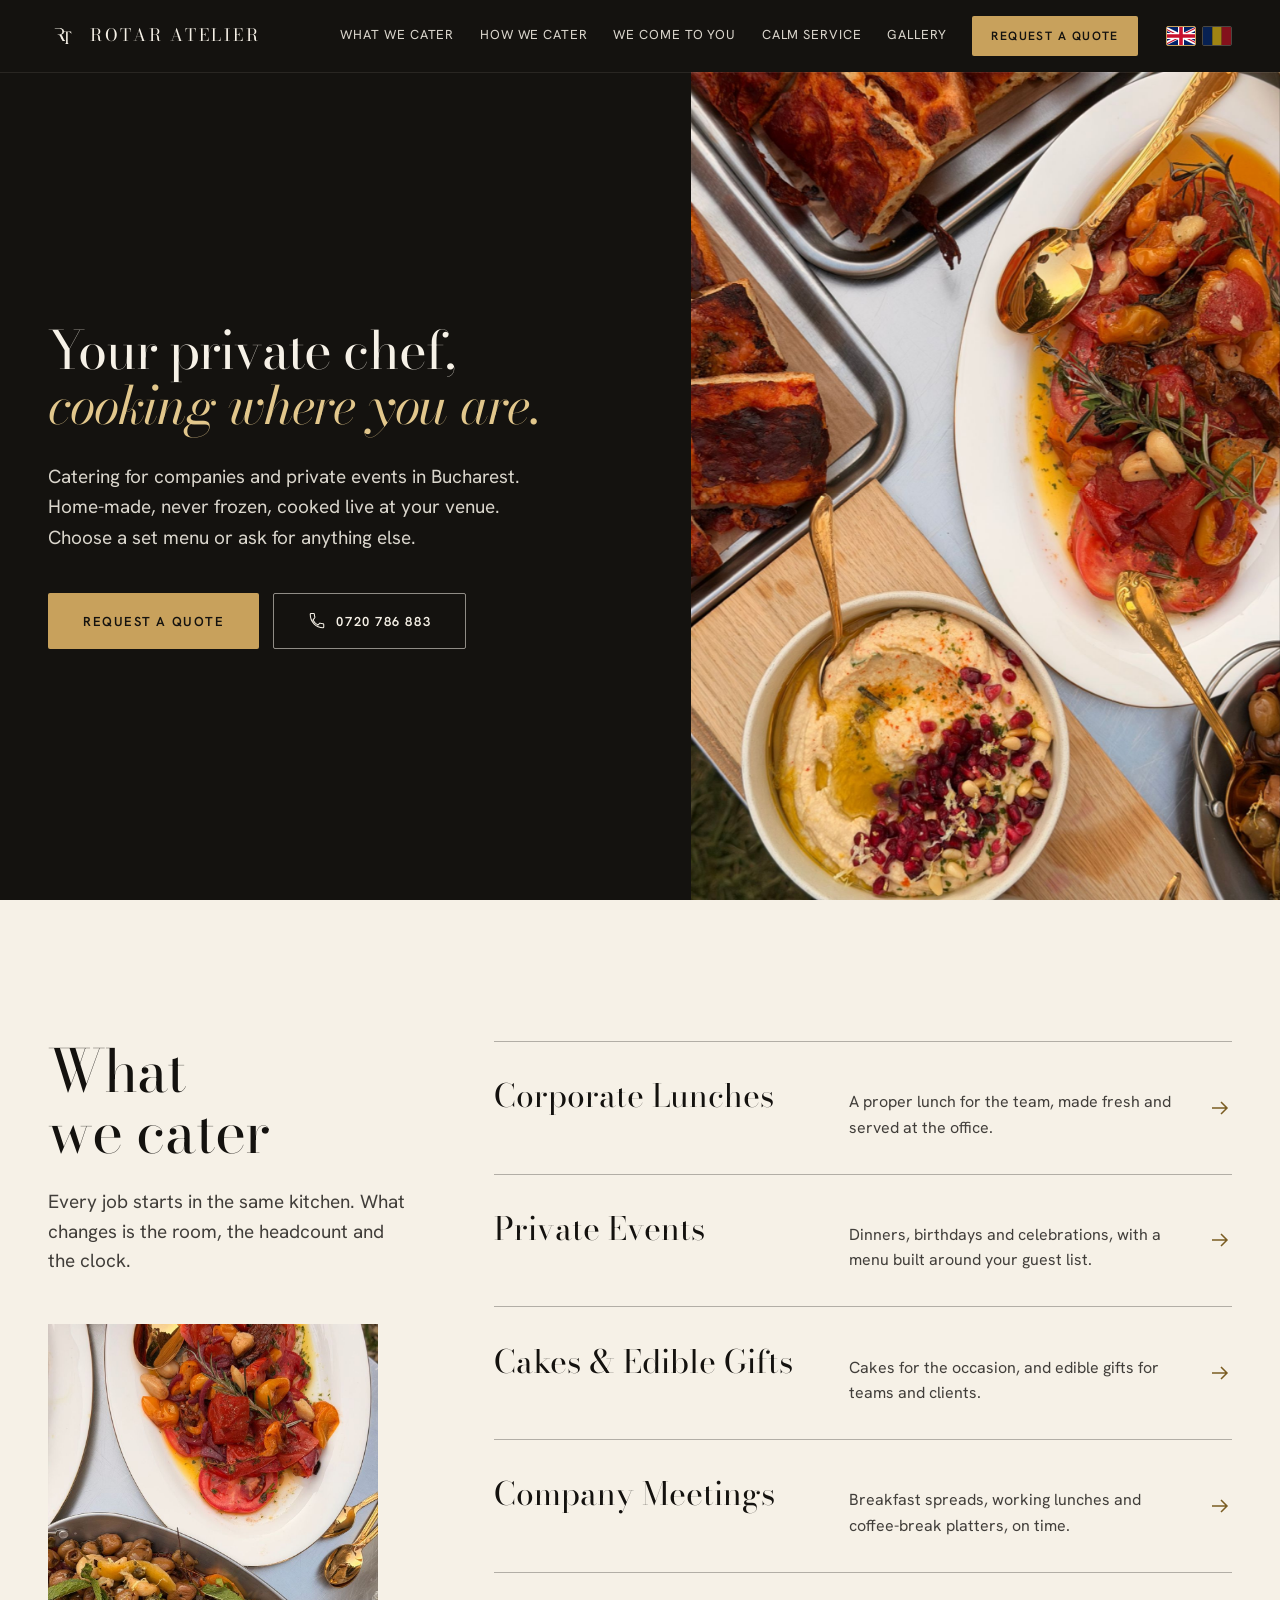
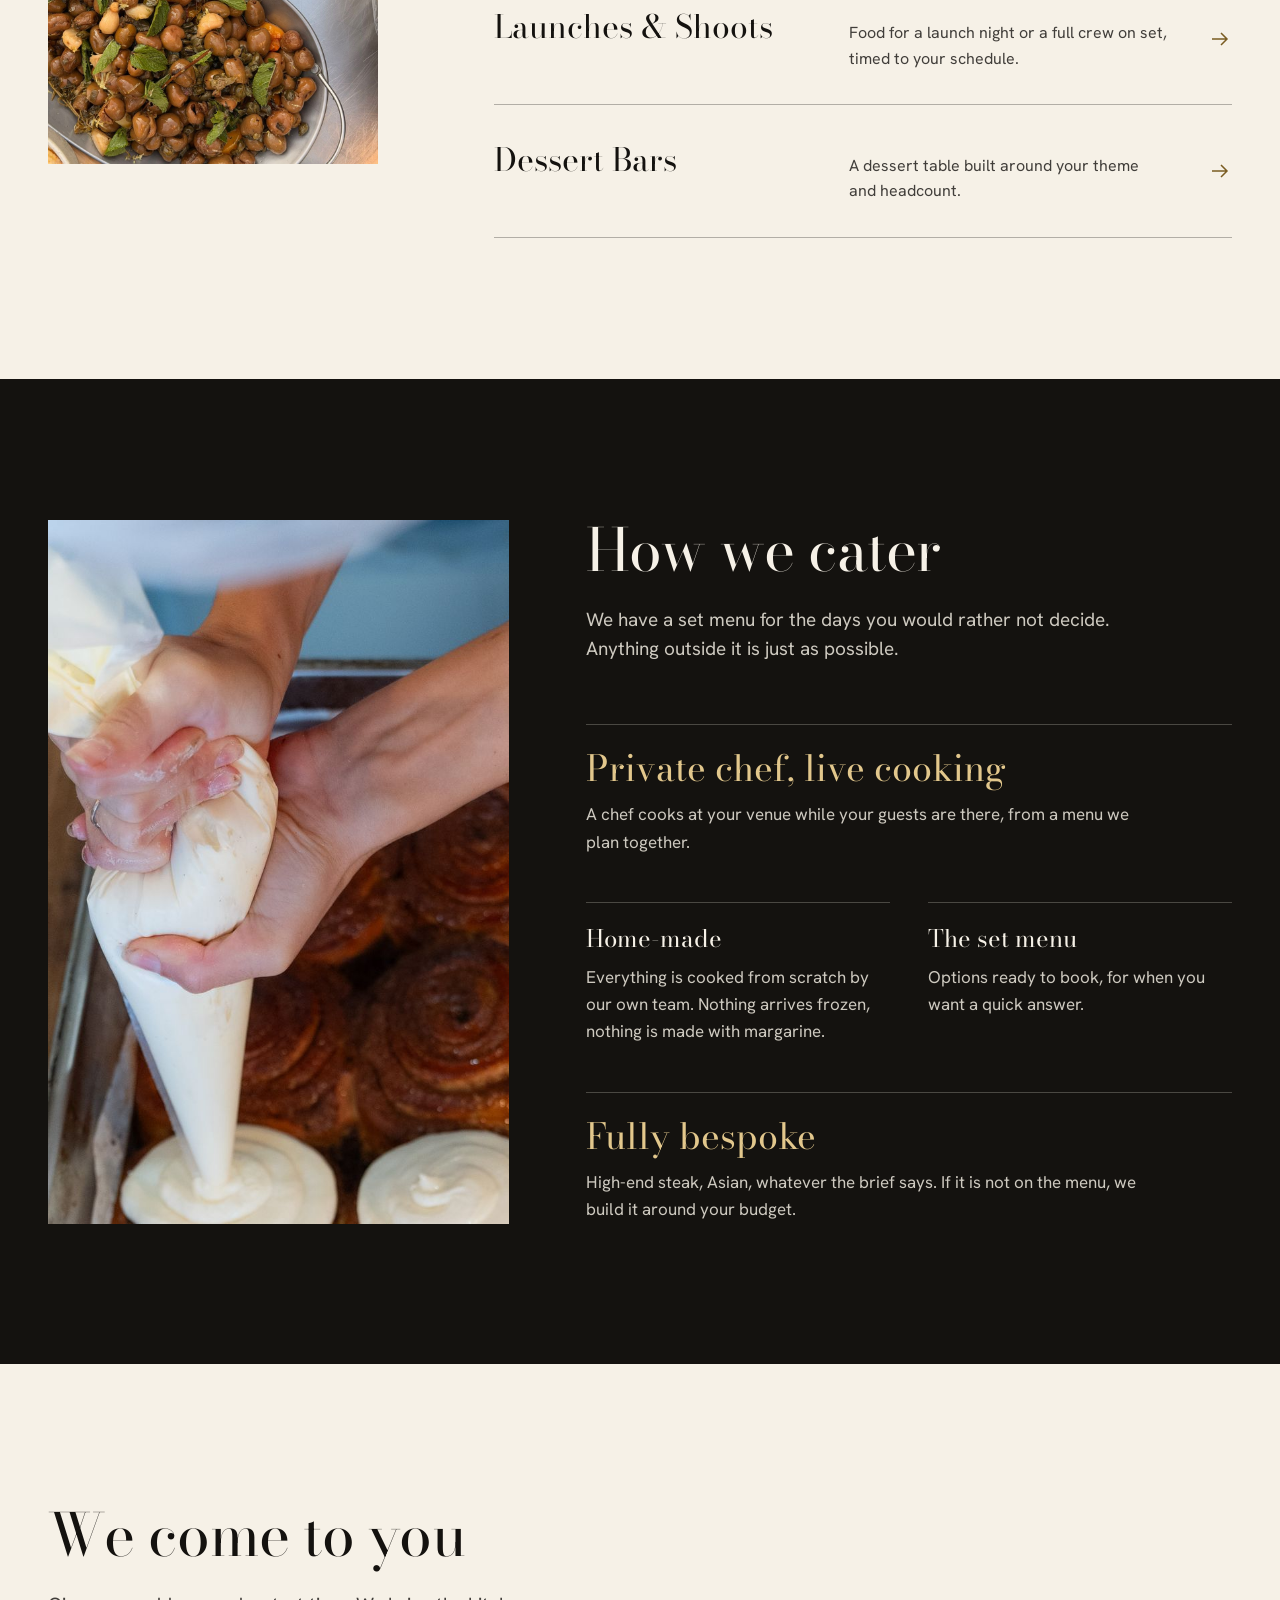
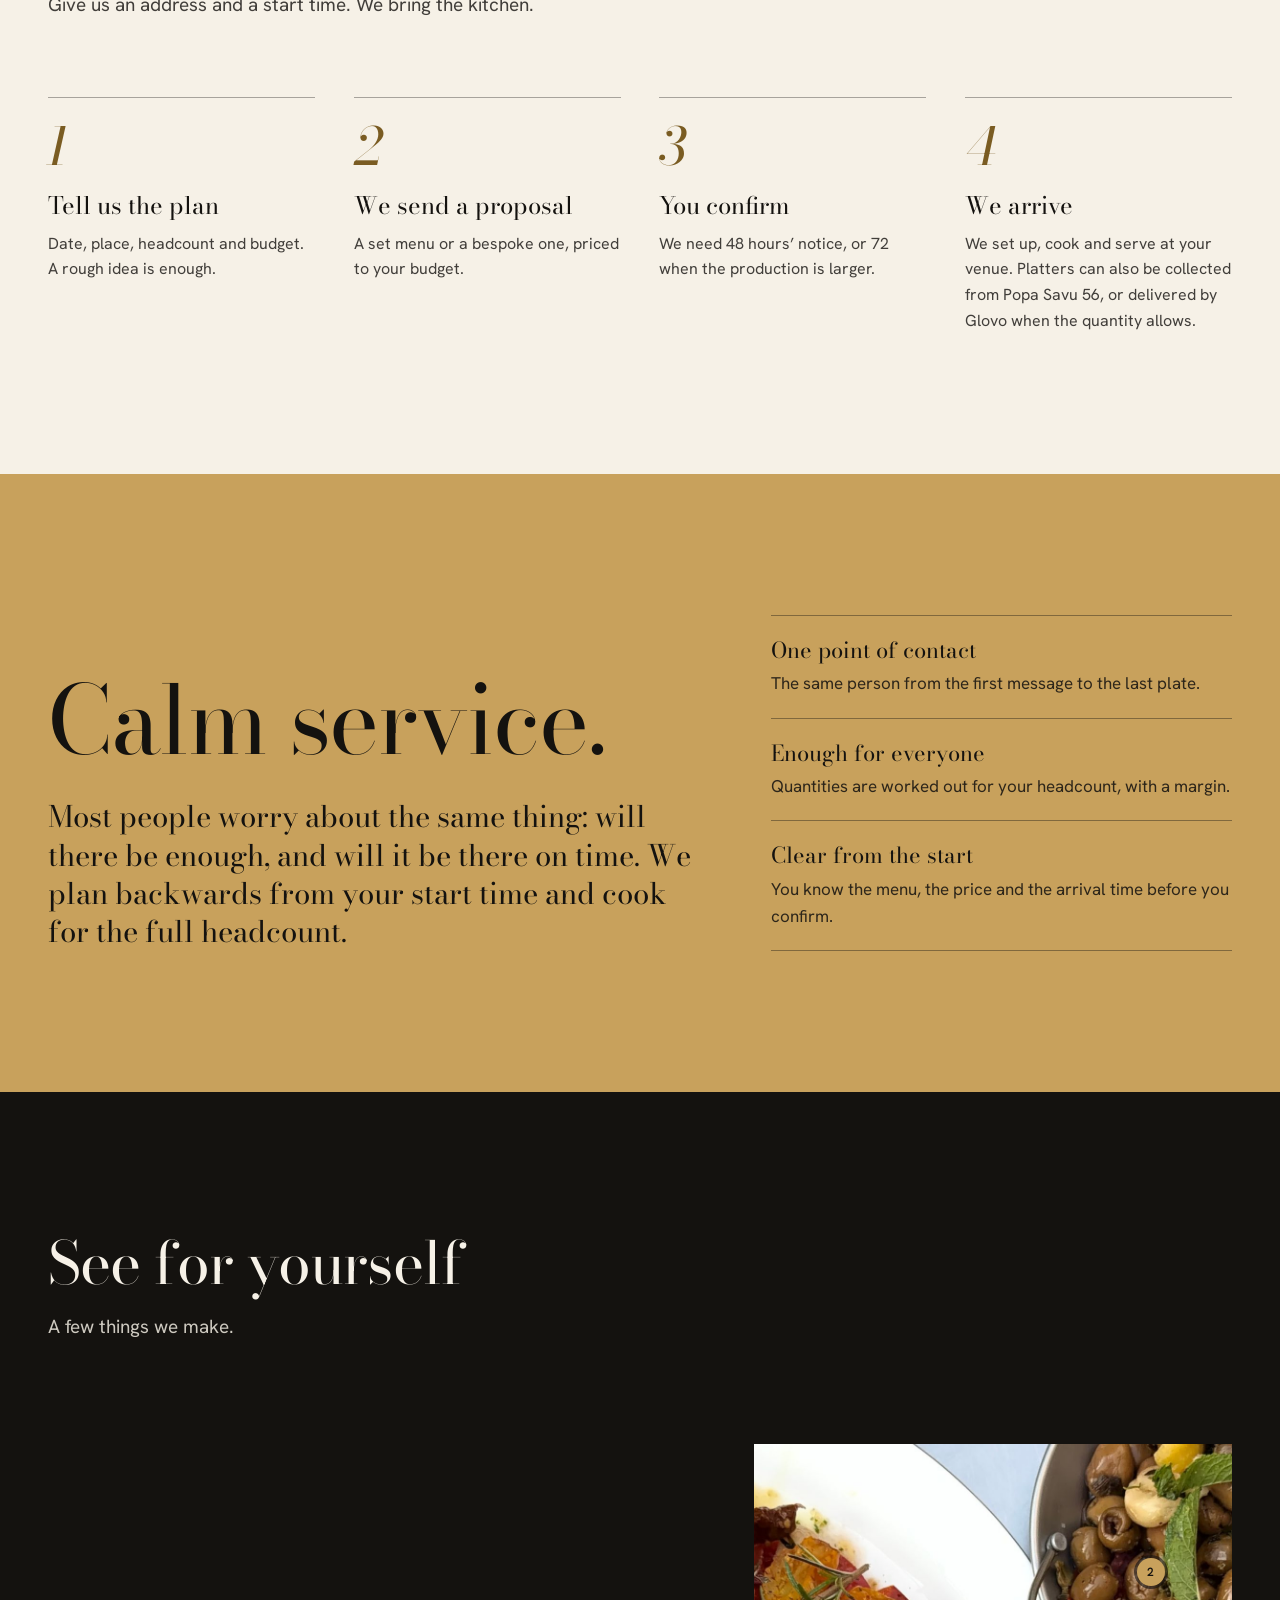
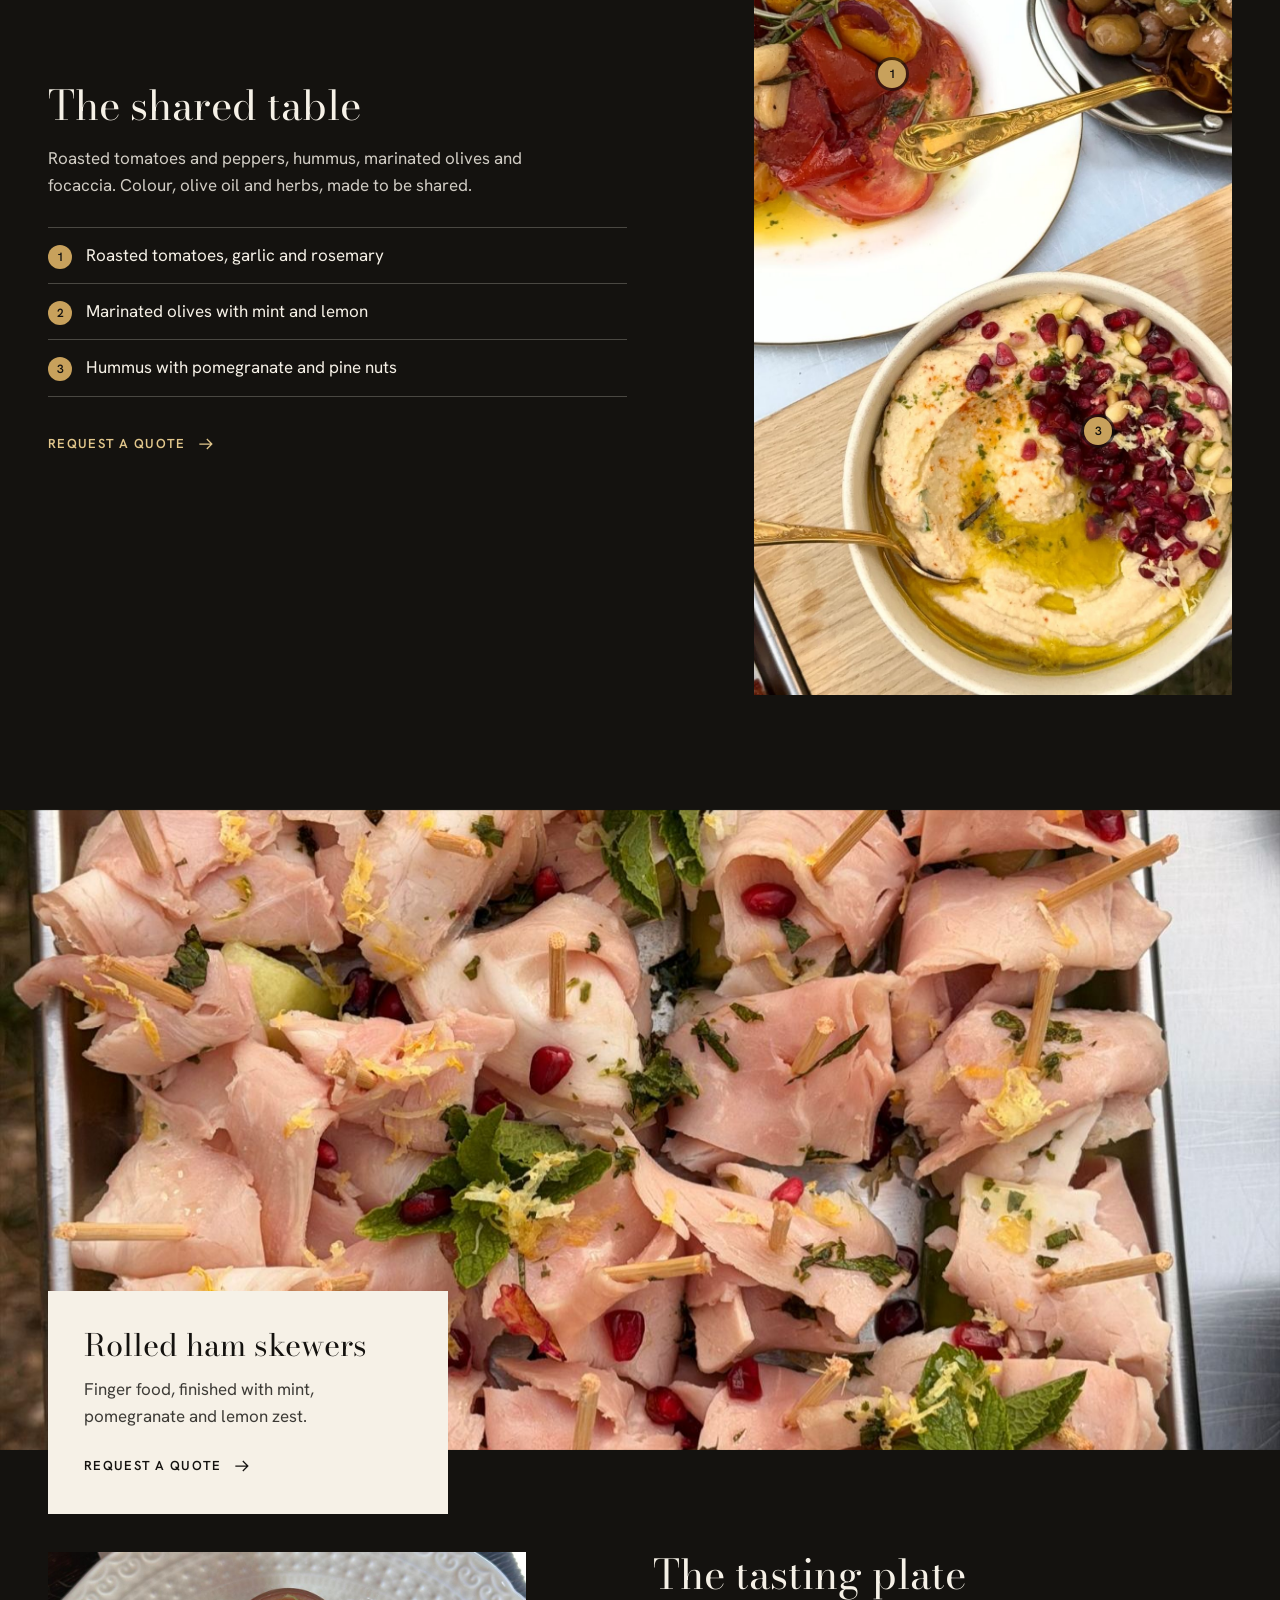
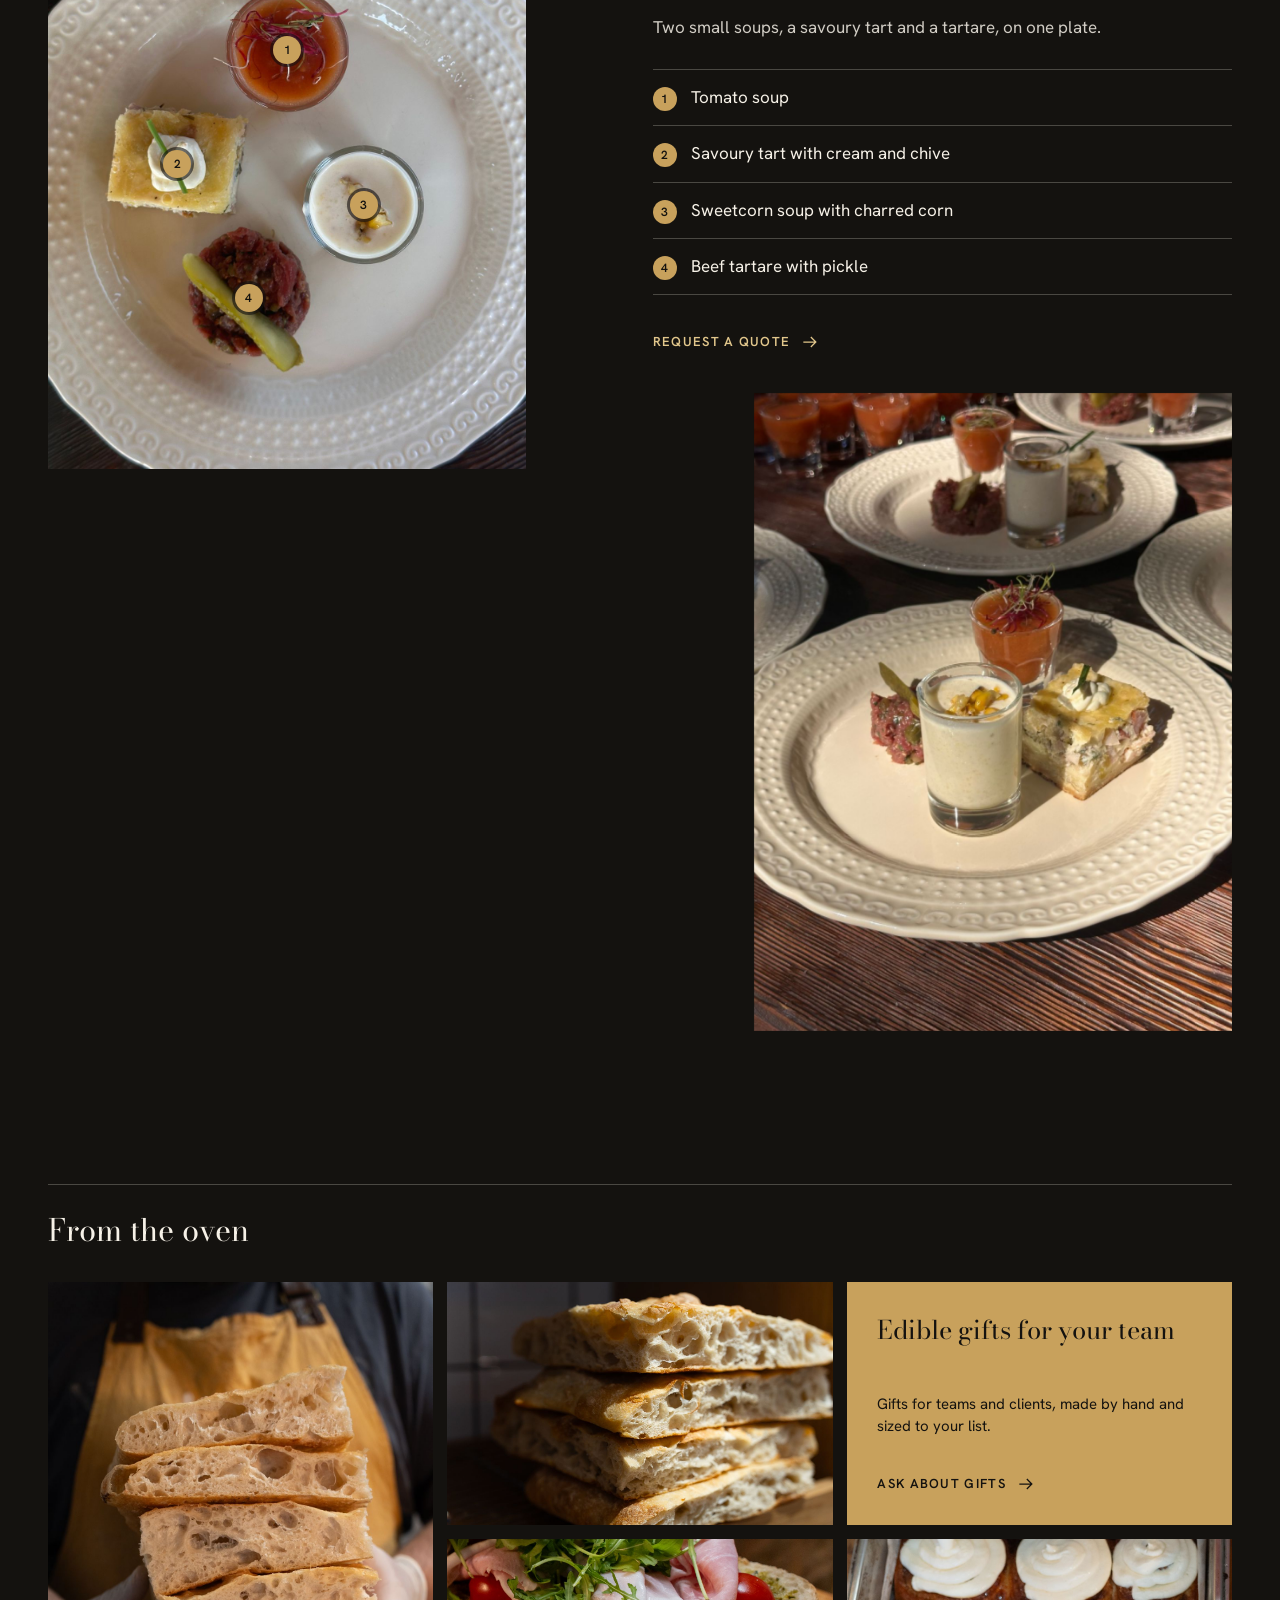
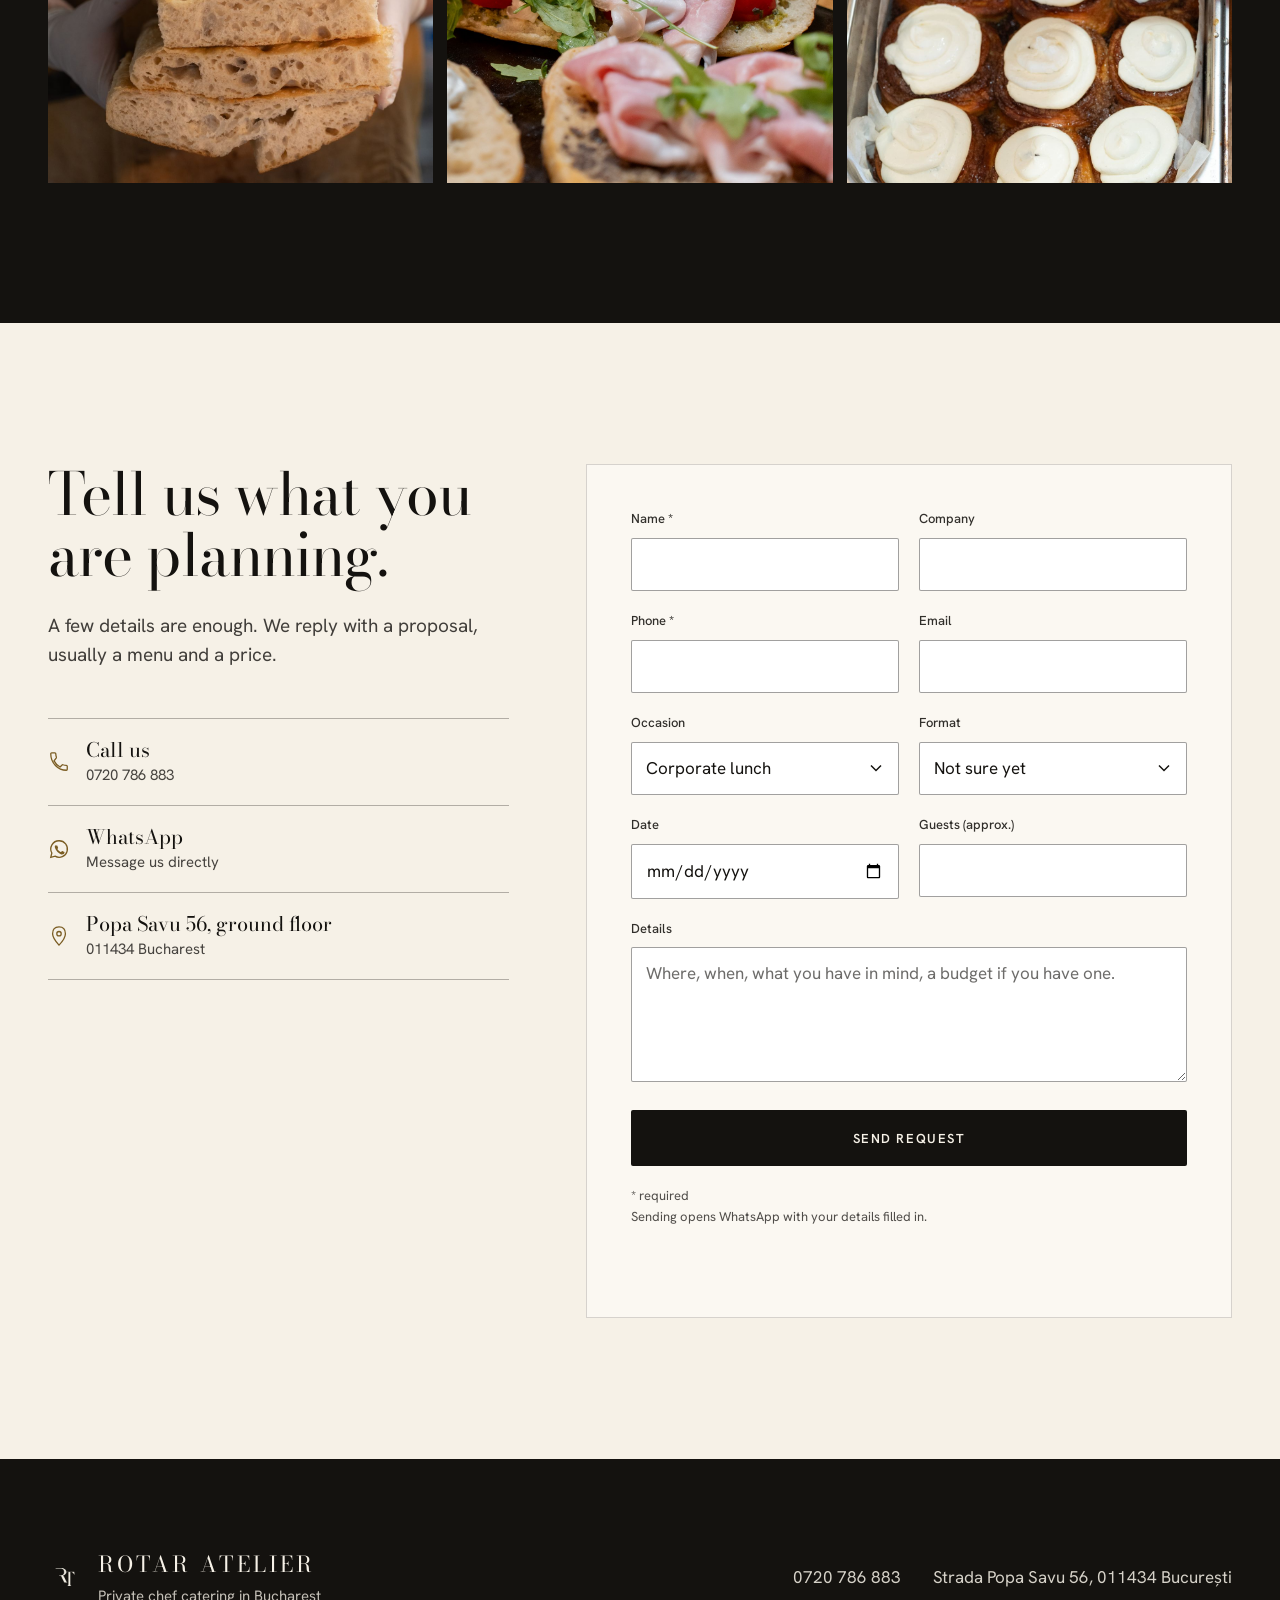
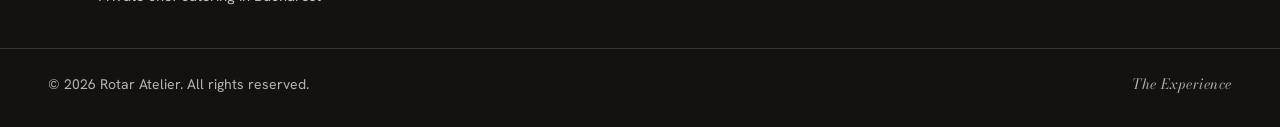
==== commit 0ae1a959: "Integrate the event photography: split hero, annotated plates, full-bleed band Hero is now copy on b" ====
--- a/index.html
+++ b/index.html
@@ -22,7 +22,6 @@
 <a class="skip" href="#main" data-i18n="skip">Skip to content</a>
 
 <!-- ============ HEADER ============ -->
-<div id="top-sentinel" aria-hidden="true"></div>
 <header class="site-header" id="siteHeader">
   <div class="container header-inner">
     <a href="#top" class="brand" aria-label="Rotar Atelier">
@@ -72,10 +71,7 @@
 
 <!-- ============ HERO ============ -->
 <section class="hero" id="top">
-  <div class="hero-media">
-    <img src="/assets/hero.jpg" width="2400" height="1402" alt="A cook assembling focaccia with ham, rocket and cherry tomatoes" data-i18n-attr="alt:alt.hero" fetchpriority="high">
-  </div>
-  <div class="container hero-inner">
+  <div class="hero-copy">
     <h1 data-i18n-html="hero.h1">Your private chef,<br><em>cooking where you are.</em></h1>
     <p class="hero-sub" data-i18n="hero.sub">Catering for companies and private events in Bucharest. Home-made, never frozen, cooked live at your venue. Choose a set menu or ask for anything else.</p>
     <div class="hero-actions">
@@ -86,6 +82,9 @@
       </a>
     </div>
   </div>
+  <figure class="hero-photo">
+    <img src="/assets/hero.jpg" width="1500" height="2000" alt="Overhead view of a table: roasted tomatoes, hummus with pomegranate, marinated olives and focaccia, with gold cutlery" data-i18n-attr="alt:alt.hero" fetchpriority="high">
+  </figure>
 </section>
 
 <!-- ============ WHAT WE CATER ============ -->
@@ -94,6 +93,9 @@
     <div class="cater-head">
       <h2 class="display" data-i18n="cater.title">What we cater</h2>
       <p class="lead" data-i18n="cater.lead">Every job starts in the same kitchen. What changes is the room, the headcount and the clock.</p>
+      <figure class="cater-figure">
+        <img src="/assets/cater.jpg" width="1000" height="1333" alt="Roasted tomatoes on a white plate and marinated olives in a steel pan, with gold spoons" data-i18n-attr="alt:alt.cater" loading="lazy" decoding="async">
+      </figure>
     </div>
 
     <div class="cater-list">
@@ -224,29 +226,98 @@
 <!-- ============ GALLERY + SOCIAL PROOF ============ -->
 <section class="section on-dark gallery" id="gallery">
   <div class="container">
-    <h2 class="display" data-i18n="gallery.title">See for yourself</h2>
-
-    <div class="mosaic">
-      <figure class="tile tile-baker">
-        <img src="/assets/gallery-baker.jpg" width="1100" height="1530" alt="A baker holding a stack of freshly cut focaccia" data-i18n-attr="alt:alt.baker" loading="lazy" decoding="async">
+    <div class="gallery-head">
+      <h2 class="display" data-i18n="gallery.title">See for yourself</h2>
+      <p class="lead" data-i18n="gallery.lead">A few things we make.</p>
+    </div>
+
+    <!-- A: the shared table (annotated) -->
+    <article class="chapter chapter-a">
+      <div class="chapter-text">
+        <h3 data-i18n="g1.t">The shared table</h3>
+        <p data-i18n="g1.p">Roasted tomatoes and peppers, hummus, marinated olives and focaccia. Colour, olive oil and herbs, made to be shared.</p>
+        <ol class="legend">
+          <li data-pin="1"><span class="n">1</span><span data-i18n="g1.l1">Roasted tomatoes, garlic and rosemary</span></li>
+          <li data-pin="2"><span class="n">2</span><span data-i18n="g1.l2">Marinated olives with mint and lemon</span></li>
+          <li data-pin="3"><span class="n">3</span><span data-i18n="g1.l3">Hummus with pomegranate and pine nuts</span></li>
+        </ol>
+        <a href="#start" class="link-arrow"><span data-i18n="g.cta">Request a quote</span><svg viewBox="0 0 24 24" aria-hidden="true"><path d="M4 12h15M13 6l6 6-6 6" fill="none" stroke="currentColor" stroke-width="1.5"/></svg></a>
+      </div>
+      <figure class="annot annot-a">
+        <img src="/assets/mezze.jpg" width="1000" height="1778" alt="Overhead view of roasted tomatoes, marinated olives and a bowl of hummus with pomegranate" data-i18n-attr="alt:alt.g1" loading="lazy" decoding="async">
+        <span class="pin" data-pin="1" style="left:29%;top:27%" aria-hidden="true">1</span>
+        <span class="pin" data-pin="2" style="left:83%;top:15%" aria-hidden="true">2</span>
+        <span class="pin" data-pin="3" style="left:72%;top:69%" aria-hidden="true">3</span>
       </figure>
-      <figure class="tile tile-sandwich">
-        <img src="/assets/gallery-sandwich.jpg" width="1400" height="1050" alt="Open sandwiches with ham, rocket and cherry tomatoes on toasted bread" data-i18n-attr="alt:alt.sandwich" loading="lazy" decoding="async">
+    </article>
+  </div>
+
+  <!-- B: skewers (full bleed) -->
+  <div class="band">
+    <picture>
+      <source media="(max-width: 720px)" srcset="/assets/skewers-tall.jpg">
+      <img src="/assets/skewers-band.jpg" width="1500" height="780" alt="A steel tray of rolled ham skewers with mint, pomegranate seeds and lemon zest" data-i18n-attr="alt:alt.g2" loading="lazy" decoding="async">
+    </picture>
+    <div class="container band-inner">
+      <div class="band-card">
+        <h3 data-i18n="g2.t">Rolled ham skewers</h3>
+        <p data-i18n="g2.p">Finger food, finished with mint, pomegranate and lemon zest.</p>
+        <a href="#start" class="link-arrow"><span data-i18n="g.cta">Request a quote</span><svg viewBox="0 0 24 24" aria-hidden="true"><path d="M4 12h15M13 6l6 6-6 6" fill="none" stroke="currentColor" stroke-width="1.5"/></svg></a>
+      </div>
+    </div>
+  </div>
+
+  <div class="container">
+    <!-- C: the tasting plate (annotated + angled) -->
+    <article class="chapter chapter-c">
+      <figure class="annot annot-c">
+        <img src="/assets/tasting.jpg" width="1200" height="1296" alt="Overhead view of a tasting plate with two soups in glasses, a savoury tart and a beef tartare" data-i18n-attr="alt:alt.g3a" loading="lazy" decoding="async">
+        <span class="pin" data-pin="1" style="left:50%;top:19%" aria-hidden="true">1</span>
+        <span class="pin" data-pin="2" style="left:27%;top:41%" aria-hidden="true">2</span>
+        <span class="pin" data-pin="3" style="left:66%;top:49%" aria-hidden="true">3</span>
+        <span class="pin" data-pin="4" style="left:42%;top:67%" aria-hidden="true">4</span>
       </figure>
-      <a class="tile tile-gift" href="#start" data-occasion="cakes-gifts">
-        <h3 data-i18n="gifts.t">Edible gifts for your team</h3>
-        <p data-i18n="gifts.p">Gifts for teams and clients, made by hand and sized to your list.</p>
-        <span class="link-arrow">
-          <span data-i18n="gifts.cta">Ask about gifts</span>
-          <svg viewBox="0 0 24 24" aria-hidden="true"><path d="M4 12h15M13 6l6 6-6 6" fill="none" stroke="currentColor" stroke-width="1.5"/></svg>
-        </span>
-      </a>
-      <figure class="tile tile-focaccia">
-        <img src="/assets/gallery-focaccia.jpg" width="1400" height="933" alt="Freshly cut focaccia stacked on a board" data-i18n-attr="alt:alt.focaccia" loading="lazy" decoding="async">
+      <div class="chapter-text">
+        <h3 data-i18n="g3.t">The tasting plate</h3>
+        <p data-i18n="g3.p">Two small soups, a savoury tart and a tartare, on one plate.</p>
+        <ol class="legend">
+          <li data-pin="1"><span class="n">1</span><span data-i18n="g3.l1">Tomato soup</span></li>
+          <li data-pin="2"><span class="n">2</span><span data-i18n="g3.l2">Savoury tart with cream and chive</span></li>
+          <li data-pin="3"><span class="n">3</span><span data-i18n="g3.l3">Sweetcorn soup with charred corn</span></li>
+          <li data-pin="4"><span class="n">4</span><span data-i18n="g3.l4">Beef tartare with pickle</span></li>
+        </ol>
+        <a href="#start" class="link-arrow"><span data-i18n="g.cta">Request a quote</span><svg viewBox="0 0 24 24" aria-hidden="true"><path d="M4 12h15M13 6l6 6-6 6" fill="none" stroke="currentColor" stroke-width="1.5"/></svg></a>
+      </div>
+      <figure class="chapter-second">
+        <img src="/assets/tasting-angle.jpg" width="1100" height="1467" alt="The same tasting plate in low sun, with more plates lined up behind" data-i18n-attr="alt:alt.g3b" loading="lazy" decoding="async">
       </figure>
-      <figure class="tile tile-rolls">
-        <img src="/assets/gallery-rolls.jpg" width="1200" height="959" alt="A tray of cinnamon rolls topped with cream" data-i18n-attr="alt:alt.rolls" loading="lazy" decoding="async">
-      </figure>
+    </article>
+
+    <!-- From the oven -->
+    <div class="oven">
+      <h3 class="oven-title" data-i18n="gallery.oven">From the oven</h3>
+      <div class="mosaic">
+        <figure class="tile tile-baker">
+          <img src="/assets/gallery-baker.jpg" width="1100" height="1530" alt="A baker holding a stack of freshly cut focaccia" data-i18n-attr="alt:alt.baker" loading="lazy" decoding="async">
+        </figure>
+        <figure class="tile tile-sandwich">
+          <img src="/assets/gallery-sandwich.jpg" width="1400" height="1050" alt="Open sandwiches with ham, rocket and cherry tomatoes on toasted bread" data-i18n-attr="alt:alt.sandwich" loading="lazy" decoding="async">
+        </figure>
+        <a class="tile tile-gift" href="#start" data-occasion="cakes-gifts">
+          <h3 data-i18n="gifts.t">Edible gifts for your team</h3>
+          <p data-i18n="gifts.p">Gifts for teams and clients, made by hand and sized to your list.</p>
+          <span class="link-arrow">
+            <span data-i18n="gifts.cta">Ask about gifts</span>
+            <svg viewBox="0 0 24 24" aria-hidden="true"><path d="M4 12h15M13 6l6 6-6 6" fill="none" stroke="currentColor" stroke-width="1.5"/></svg>
+          </span>
+        </a>
+        <figure class="tile tile-focaccia">
+          <img src="/assets/gallery-focaccia.jpg" width="1400" height="933" alt="Freshly cut focaccia stacked on a board" data-i18n-attr="alt:alt.focaccia" loading="lazy" decoding="async">
+        </figure>
+        <figure class="tile tile-rolls">
+          <img src="/assets/gallery-rolls.jpg" width="1200" height="959" alt="A tray of cinnamon rolls topped with cream" data-i18n-attr="alt:alt.rolls" loading="lazy" decoding="async">
+        </figure>
+      </div>
     </div>
 
     <!-- Filled by script.js from the TESTIMONIALS list. Stays hidden until it has real quotes. -->
--- a/styles.css
+++ b/styles.css
@@ -58,7 +58,7 @@
   font-optical-sizing: none;
   font-variation-settings: 'opsz' 34;
 }
-.principle h3, .step h3, .calm-statement, .calm-list dt, .tile-gift h3,
+.principle h3, .step h3, .calm-statement, .calm-list dt, .tile-gift h3, .chapter-text h3, .band-card h3, .oven-title,
 .quick strong, .quote p, .footer-name, .brand span{
   font-optical-sizing: none;
   font-variation-settings: 'opsz' 16;
@@ -81,8 +81,6 @@
   font-weight: 600; transition: top .2s;
 }
 .skip:focus{ top: 12px; }
-
-#top-sentinel{ position: absolute; top: 0; left: 0; width: 1px; height: 120px; pointer-events: none; }
 
 /* ---------- shared type ---------- */
 .display{
@@ -121,9 +119,6 @@
   height: var(--header);
   display: flex; align-items: center;
   color: var(--cream);
-  transition: background-color .3s, box-shadow .3s;
-}
-.site-header.is-solid, body.nav-open .site-header{
   background: var(--black);
   box-shadow: 0 1px 0 rgba(246,241,231,.09);
 }
@@ -166,36 +161,33 @@
 
 /* ---------- hero ---------- */
 .hero{
-  position: relative; isolation: isolate;
-  min-height: 100svh; display: flex; align-items: flex-end;
-  color: var(--cream); background: var(--black); overflow: hidden;
-}
-.hero-media{ position: absolute; inset: 0; z-index: -1; }
-.hero-media img{
-  width: 100%; height: 100%; object-fit: cover; object-position: 62% 40%;
-  animation: drift 26s ease-out both;
-}
-.hero-media::after{
-  content: ""; position: absolute; inset: 0;
-  background:
-    linear-gradient(90deg, rgba(14,12,9,.94) 0%, rgba(14,12,9,.8) 46%, rgba(14,12,9,.3) 82%),
-    linear-gradient(0deg, rgba(14,12,9,.82) 0%, rgba(14,12,9,0) 52%);
-}
-@keyframes drift{ from{ transform: scale(1.07); } to{ transform: scale(1); } }
-
-.hero-inner{ padding-block: calc(var(--header) + 96px) clamp(56px, 10vh, 104px); }
+  display: grid; grid-template-columns: minmax(0, 1.08fr) minmax(0, .92fr);
+  min-height: 100svh; padding-top: var(--header);
+  background: var(--black); color: var(--cream);
+}
+.hero-copy{
+  align-self: center;
+  padding: clamp(40px, 8vh, 96px) clamp(28px, 4vw, 64px) clamp(40px, 8vh, 96px) max(var(--gutter), calc((100vw - var(--maxw)) / 2));
+}
 .hero h1{
   font-family: var(--display);
-  font-size: var(--fs-hero);
-  line-height: 1.02; letter-spacing: -.02em;
-  max-width: 12.5em;
-}
-.hero h1 em{ color: var(--gold-light); }
+  font-size: clamp(2.4rem, 4.1vw, 4.25rem);
+  line-height: 1.06; letter-spacing: -.02em;
+  max-width: 12em;
+}
+.hero h1 em{ display: block; color: var(--gold-light); text-wrap: balance; }
 .hero-sub{
-  max-width: 34rem; margin: 28px 0 40px;
-  font-size: 1.1875rem; color: rgba(246,241,231,.9);
+  max-width: 32rem; margin: 28px 0 40px;
+  font-size: 1.1875rem; color: rgba(246,241,231,.88);
 }
 .hero-actions{ display: flex; flex-wrap: wrap; gap: 14px; }
+.hero-photo{ position: relative; margin: 0; overflow: hidden; min-height: calc(100svh - var(--header)); }
+.hero-photo img{
+  position: absolute; inset: 0; width: 100%; height: 100%;
+  object-fit: cover; object-position: 50% 42%;
+  animation: drift 26s ease-out both;
+}
+@keyframes drift{ from{ transform: scale(1.06); } to{ transform: scale(1); } }
 
 /* ---------- sections ---------- */
 .section{ padding-block: clamp(72px, 11vw, 148px); }
@@ -211,6 +203,8 @@
   gap: clamp(32px, 6vw, 96px); align-items: start;
 }
 .cater-head{ position: sticky; top: 112px; }
+.cater-figure{ margin: clamp(28px, 4vw, 48px) 0 0; max-width: 330px; aspect-ratio: 3 / 4; overflow: hidden; }
+.cater-figure img{ width: 100%; height: 100%; object-fit: cover; }
 .cater-list{ border-top: 1px solid rgba(20,18,15,.3); }
 .cater-row{
   display: grid; grid-template-columns: minmax(0, 1fr) minmax(0, 1fr) 28px;
@@ -218,7 +212,7 @@
   padding-block: clamp(22px, 2.6vw, 34px);
   border-bottom: 1px solid rgba(20,18,15,.3);
 }
-.cater-name{ font-family: var(--display); font-size: clamp(1.5rem, 2.5vw, 2.125rem); line-height: 1.2; transition: color .25s; }
+.cater-name{ font-family: var(--display); font-size: clamp(1.5rem, 2.5vw, 2.125rem); line-height: 1.3; transition: color .25s; }
 .cater-desc{ font-size: 1rem; color: rgba(20,18,15,.8); }
 .cater-go{ width: 24px; height: 24px; justify-self: end; align-self: center; color: var(--gold-ink); transition: transform .3s var(--ease); }
 .cater-row:hover .cater-name{ color: var(--gold-ink); }
@@ -238,7 +232,7 @@
 }
 .principle{ border-top: 1px solid rgba(246,241,231,.24); padding-top: 20px; }
 .principle-major{ grid-column: 1 / -1; }
-.principle h3{ font-family: var(--display); font-size: 1.5rem; line-height: 1.25; margin-bottom: 10px; }
+.principle h3{ font-family: var(--display); font-size: 1.5rem; line-height: 1.3; margin-bottom: 10px; }
 .principle-major h3{ font-size: clamp(1.75rem, 2.8vw, 2.375rem); color: var(--gold-light); }
 .principle p{ color: rgba(246,241,231,.82); max-width: 36rem; }
 
@@ -253,7 +247,7 @@
   font-family: var(--display); font-style: italic; font-size: 3.25rem; line-height: 1;
   color: var(--gold-ink);
 }
-.step h3{ font-family: var(--display); font-size: 1.5rem; line-height: 1.25; margin-bottom: 10px; }
+.step h3{ font-family: var(--display); font-size: 1.5rem; line-height: 1.3; margin-bottom: 10px; }
 .step p{ color: rgba(20,18,15,.8); font-size: 1rem; }
 
 /* ---------- calm service ---------- */
@@ -272,10 +266,86 @@
 .calm-list dd{ color: rgba(20,18,15,.86); }
 
 /* ---------- gallery ---------- */
+.gallery-head .lead{ margin-top: 18px; }
+
+.chapter{
+  display: grid; grid-template-columns: repeat(12, minmax(0, 1fr));
+  column-gap: clamp(16px, 2vw, 28px); row-gap: clamp(24px, 3vw, 40px);
+  margin-top: clamp(56px, 8vw, 112px); align-items: center;
+}
+.chapter-text h3{ font-family: var(--display); font-size: clamp(1.75rem, 3.2vw, 2.75rem); line-height: 1.12; }
+.chapter-text > p{ margin-top: 16px; max-width: 30rem; color: rgba(246,241,231,.84); }
+.chapter-text .link-arrow{ color: var(--gold-light); }
+.chapter-text .link-arrow:hover{ color: var(--cream); }
+
+.chapter-a .chapter-text{ grid-column: 1 / 7; }
+.chapter-a .annot{ grid-column: 8 / 13; }
+.chapter-c .annot{ grid-column: 1 / 6; grid-row: 1 / 3; align-self: start; }
+.chapter-c .chapter-text{ grid-column: 7 / 13; grid-row: 1; align-self: start; }
+.chapter-c .chapter-second{ grid-column: 8 / 13; grid-row: 2; }
+
+.annot, .chapter-second{ position: relative; margin: 0; background: var(--black-2); }
+.annot img, .chapter-second img{ width: 100%; height: auto; }
+.annot-a{ aspect-ratio: 1000 / 1778; }
+.annot-a img{ height: 100%; object-fit: cover; }
+
+/* numbered key: the numbers earn their place, they tie a dot on the photo to a line of text */
+.pin{
+  position: absolute; transform: translate(-50%, -50%);
+  width: 28px; height: 28px; border-radius: 50%;
+  display: grid; place-items: center;
+  background: var(--gold); color: var(--black);
+  font: 600 .75rem/1 var(--sans);
+  box-shadow: 0 0 0 3px rgba(20,18,15,.6);
+  transition: transform .25s var(--ease), background-color .25s;
+}
+.legend{ margin: 28px 0 32px; border-top: 1px solid rgba(246,241,231,.24); }
+.legend li{
+  display: flex; align-items: baseline; gap: 14px;
+  padding: 14px 0; border-bottom: 1px solid rgba(246,241,231,.24);
+  transition: color .2s;
+}
+.legend .n{
+  flex: none; width: 24px; height: 24px; border-radius: 50%;
+  background: var(--gold); color: var(--black);
+  font: 600 .75rem/24px var(--sans); text-align: center;
+}
+.legend li:hover{ color: var(--gold-light); }
+.chapter:has(.legend li[data-pin="1"]:hover) .pin[data-pin="1"],
+.chapter:has(.legend li[data-pin="2"]:hover) .pin[data-pin="2"],
+.chapter:has(.legend li[data-pin="3"]:hover) .pin[data-pin="3"],
+.chapter:has(.legend li[data-pin="4"]:hover) .pin[data-pin="4"]{
+  transform: translate(-50%, -50%) scale(1.35); background: var(--gold-light);
+}
+
+/* full-bleed band with the caption card overlapping the next block */
+.band{
+  position: relative; display: flex; align-items: flex-end;
+  min-height: clamp(420px, 50vw, 700px);
+  margin-top: clamp(64px, 9vw, 128px);
+}
+.band picture, .band picture img{ position: absolute; inset: 0; width: 100%; height: 100%; }
+.band picture img{ object-fit: cover; object-position: 50% 45%; }
+.band-inner{ position: relative; z-index: 1; }
+.band-card{
+  max-width: 400px; margin-bottom: -64px;
+  padding: clamp(24px, 3vw, 36px);
+  background: var(--cream); color: var(--black);
+}
+.band-card h3{ font-family: var(--display); font-size: clamp(1.5rem, 2.4vw, 2rem); line-height: 1.2; }
+.band-card p{ margin: 12px 0 20px; color: rgba(20,18,15,.82); }
+.band-card .link-arrow{ color: var(--black); }
+.band-card .link-arrow:hover{ color: var(--gold-ink); }
+
+.oven{ margin-top: clamp(96px, 12vw, 176px); }
+.oven-title{
+  font-family: var(--display); font-size: clamp(1.5rem, 2.4vw, 2rem);
+  padding-top: 20px; border-top: 1px solid rgba(246,241,231,.24);
+}
 .mosaic{
   display: grid; grid-template-columns: repeat(12, minmax(0, 1fr));
   grid-auto-rows: clamp(150px, 19vw, 290px);
-  gap: 14px; margin-top: clamp(36px, 5vw, 64px);
+  gap: 14px; margin-top: 28px;
 }
 .tile{ position: relative; overflow: hidden; background: var(--black-2); }
 .tile img{ width: 100%; height: 100%; object-fit: cover; transition: transform .9s var(--ease); }
@@ -292,7 +362,7 @@
   padding: clamp(22px, 2.4vw, 32px);
   background: var(--gold); color: var(--black);
 }
-.tile-gift h3{ font-family: var(--display); font-size: clamp(1.375rem, 2vw, 1.75rem); line-height: 1.2; }
+.tile-gift h3{ font-family: var(--display); font-size: clamp(1.375rem, 2vw, 1.75rem); line-height: 1.3; }
 .tile-gift p{ margin-top: 10px; font-size: .9375rem; line-height: 1.5; }
 .link-arrow{ display: inline-flex; align-items: center; gap: 10px; font-size: .8125rem; font-weight: 600; letter-spacing: .1em; text-transform: uppercase; }
 .link-arrow svg{ width: 20px; height: 20px; transition: transform .3s var(--ease); }
@@ -382,6 +452,17 @@
 }
 
 @media (max-width: 980px){
+  .hero{ grid-template-columns: 1fr; min-height: 0; }
+  .hero-photo{ order: -1; min-height: 0; aspect-ratio: 4 / 4.2; }
+  .hero-copy{ padding: 40px var(--gutter) 84px; }
+  .cater-figure{ max-width: none; aspect-ratio: 16 / 10; }
+  .cater-figure img{ object-position: 50% 24%; }
+  .chapter{ grid-template-columns: 1fr; }
+  .chapter-a .chapter-text, .chapter-a .annot,
+  .chapter-c .annot, .chapter-c .chapter-text, .chapter-c .chapter-second{ grid-column: 1; grid-row: auto; }
+  .chapter-a .annot{ max-width: 520px; }
+  .chapter-c .annot{ max-width: 620px; }
+  .chapter-c .chapter-second{ max-width: 520px; margin-left: auto; }
   .cater-grid, .how-grid, .calm-grid, .start-grid{ grid-template-columns: 1fr; }
   .cater-head, .start-side{ position: static; }
   .how-figure{ min-height: 0; aspect-ratio: 4 / 3; }
@@ -403,8 +484,6 @@
 }
 
 @media (max-width: 720px){
-  .hero-media img{ object-position: 68% 40%; }
-  .hero-inner{ padding-bottom: 96px; }
   .hero-actions .btn{ flex: 1 1 100%; }
   .cater-row{ grid-template-columns: minmax(0, 1fr) 24px; gap: 8px 16px; }
   .cater-name{ grid-column: 1; }
@@ -414,6 +493,9 @@
   .field-row{ grid-template-columns: 1fr; }
   .steps{ grid-template-columns: 1fr; }
   .tile-sandwich, .tile-rolls{ grid-column: 1 / -1; aspect-ratio: 4 / 3; }
+  .band{ display: block; min-height: 0; }
+  .band picture, .band picture img{ position: static; height: auto; display: block; aspect-ratio: 4 / 4.6; }
+  .band-card{ margin: -56px 0 0; max-width: none; }
   .footer-base{ padding-bottom: 96px; }
   .mobile-cta{
     position: fixed; inset: auto 0 0 0; z-index: 40;
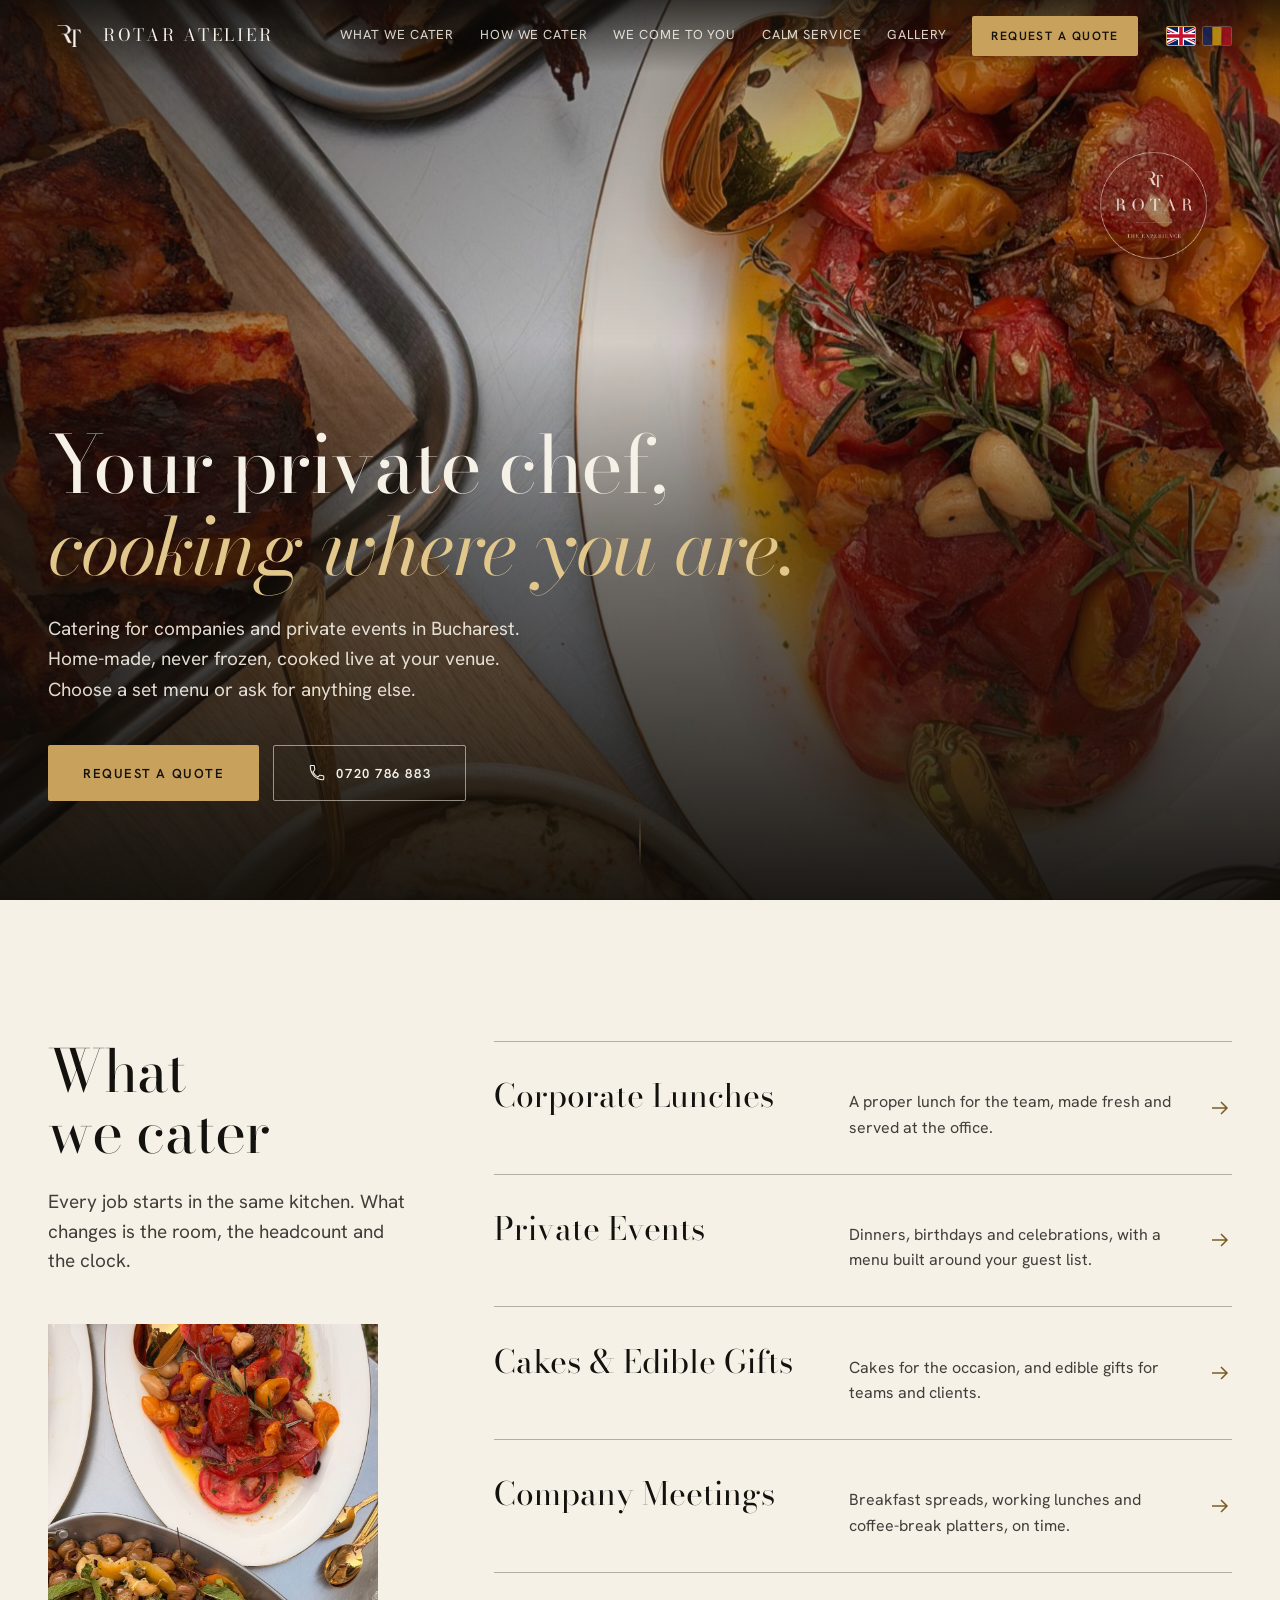
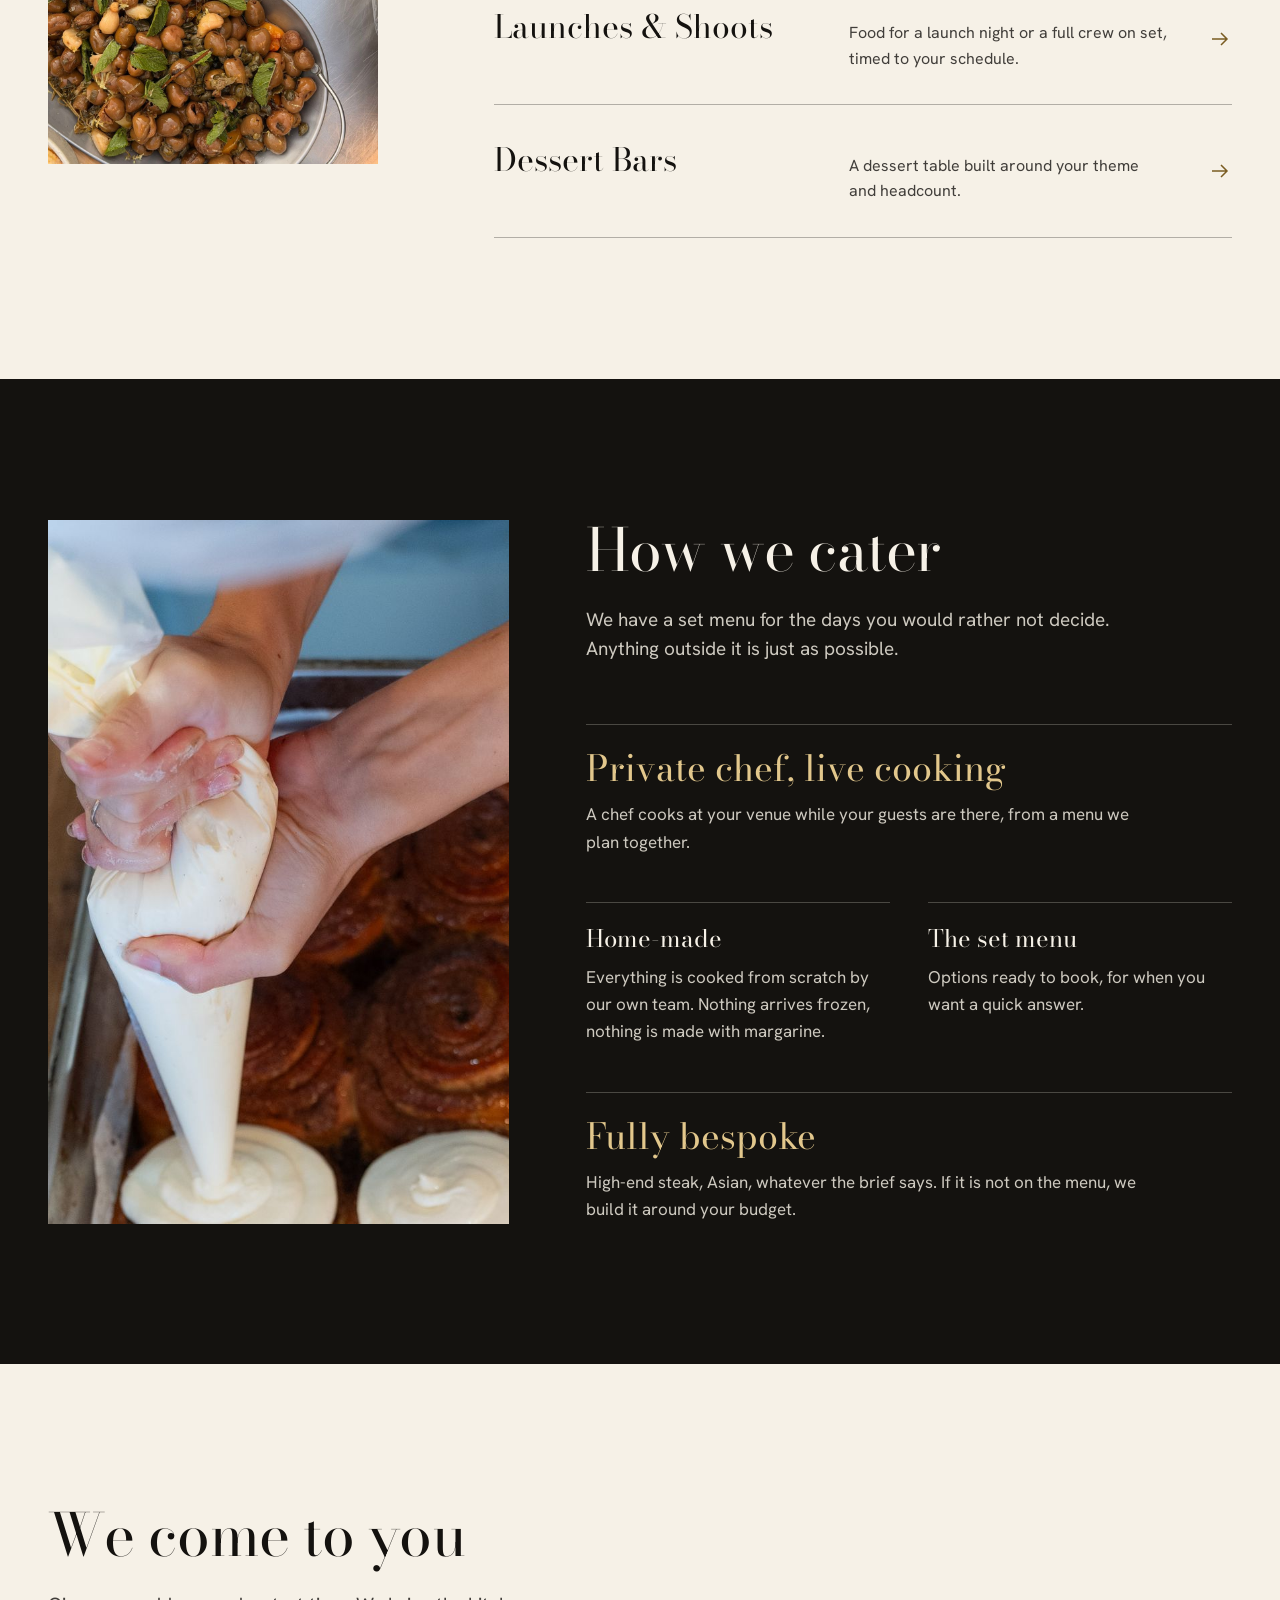
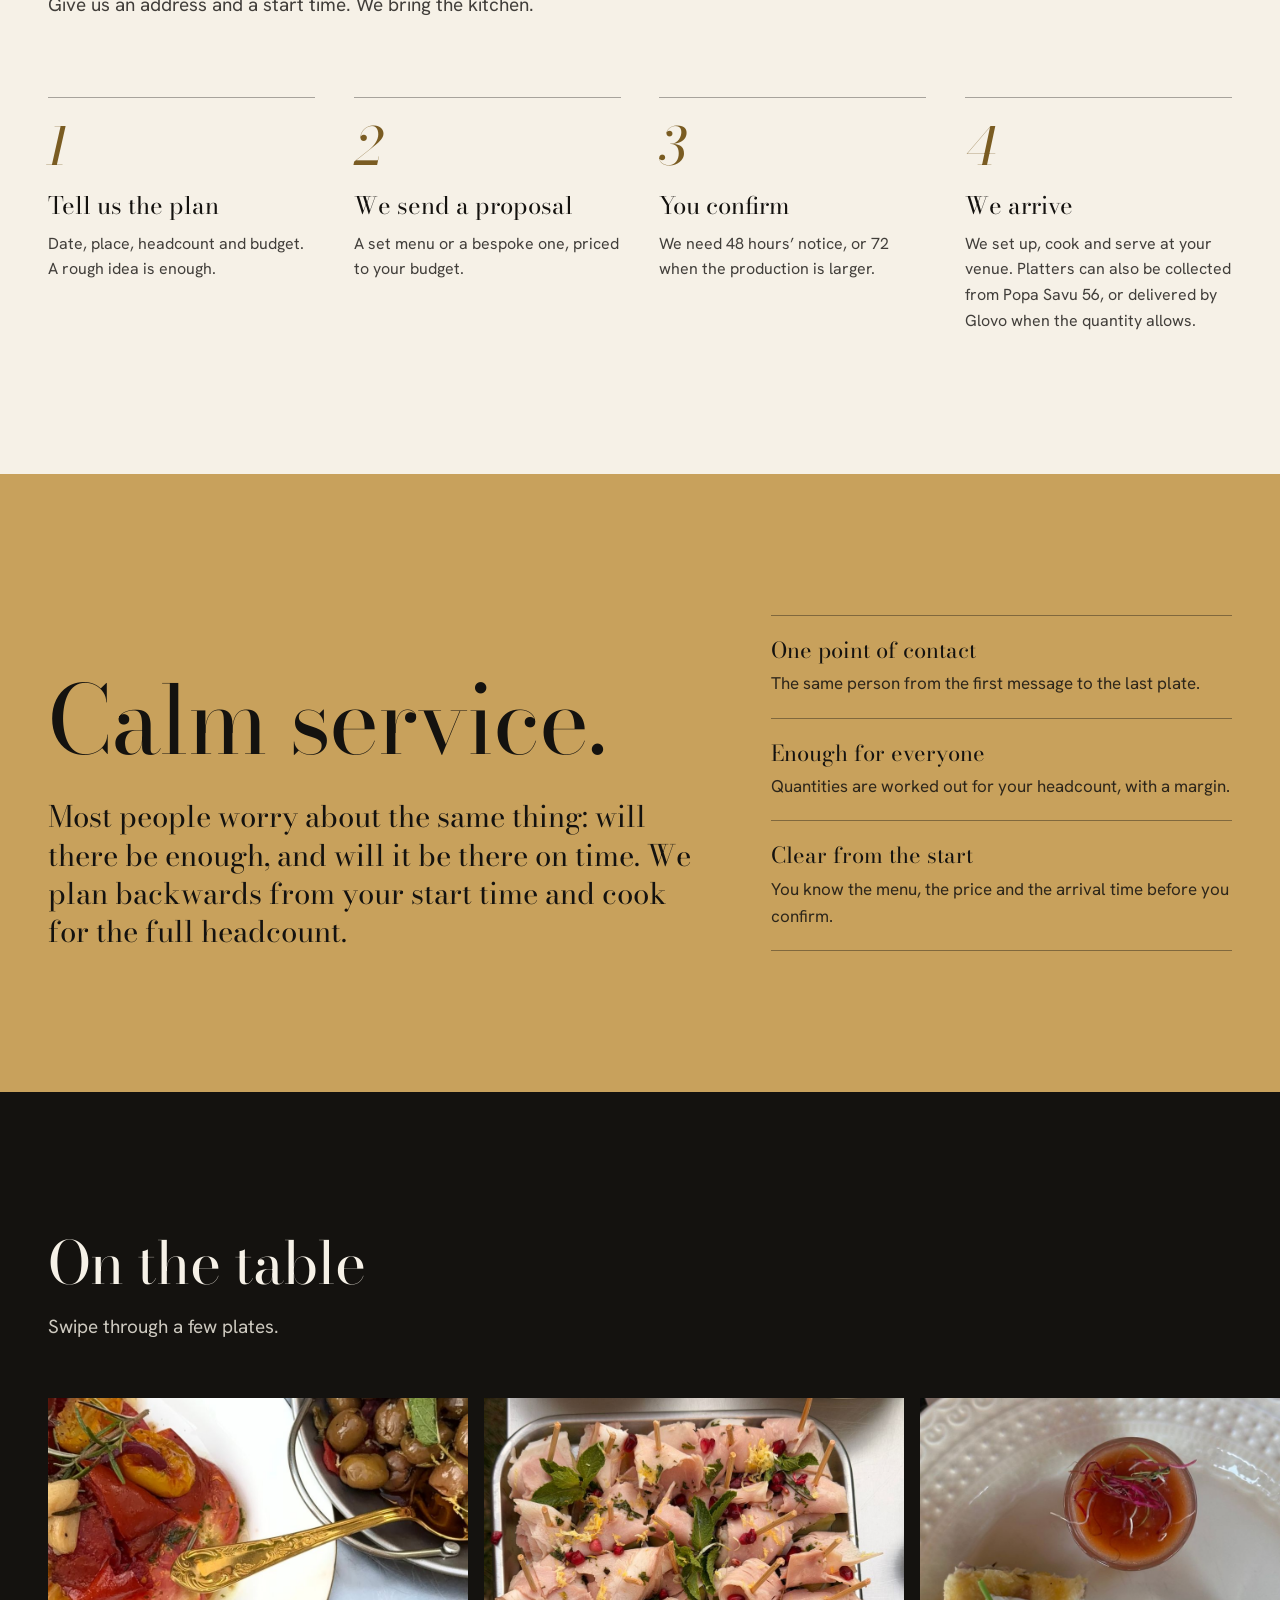
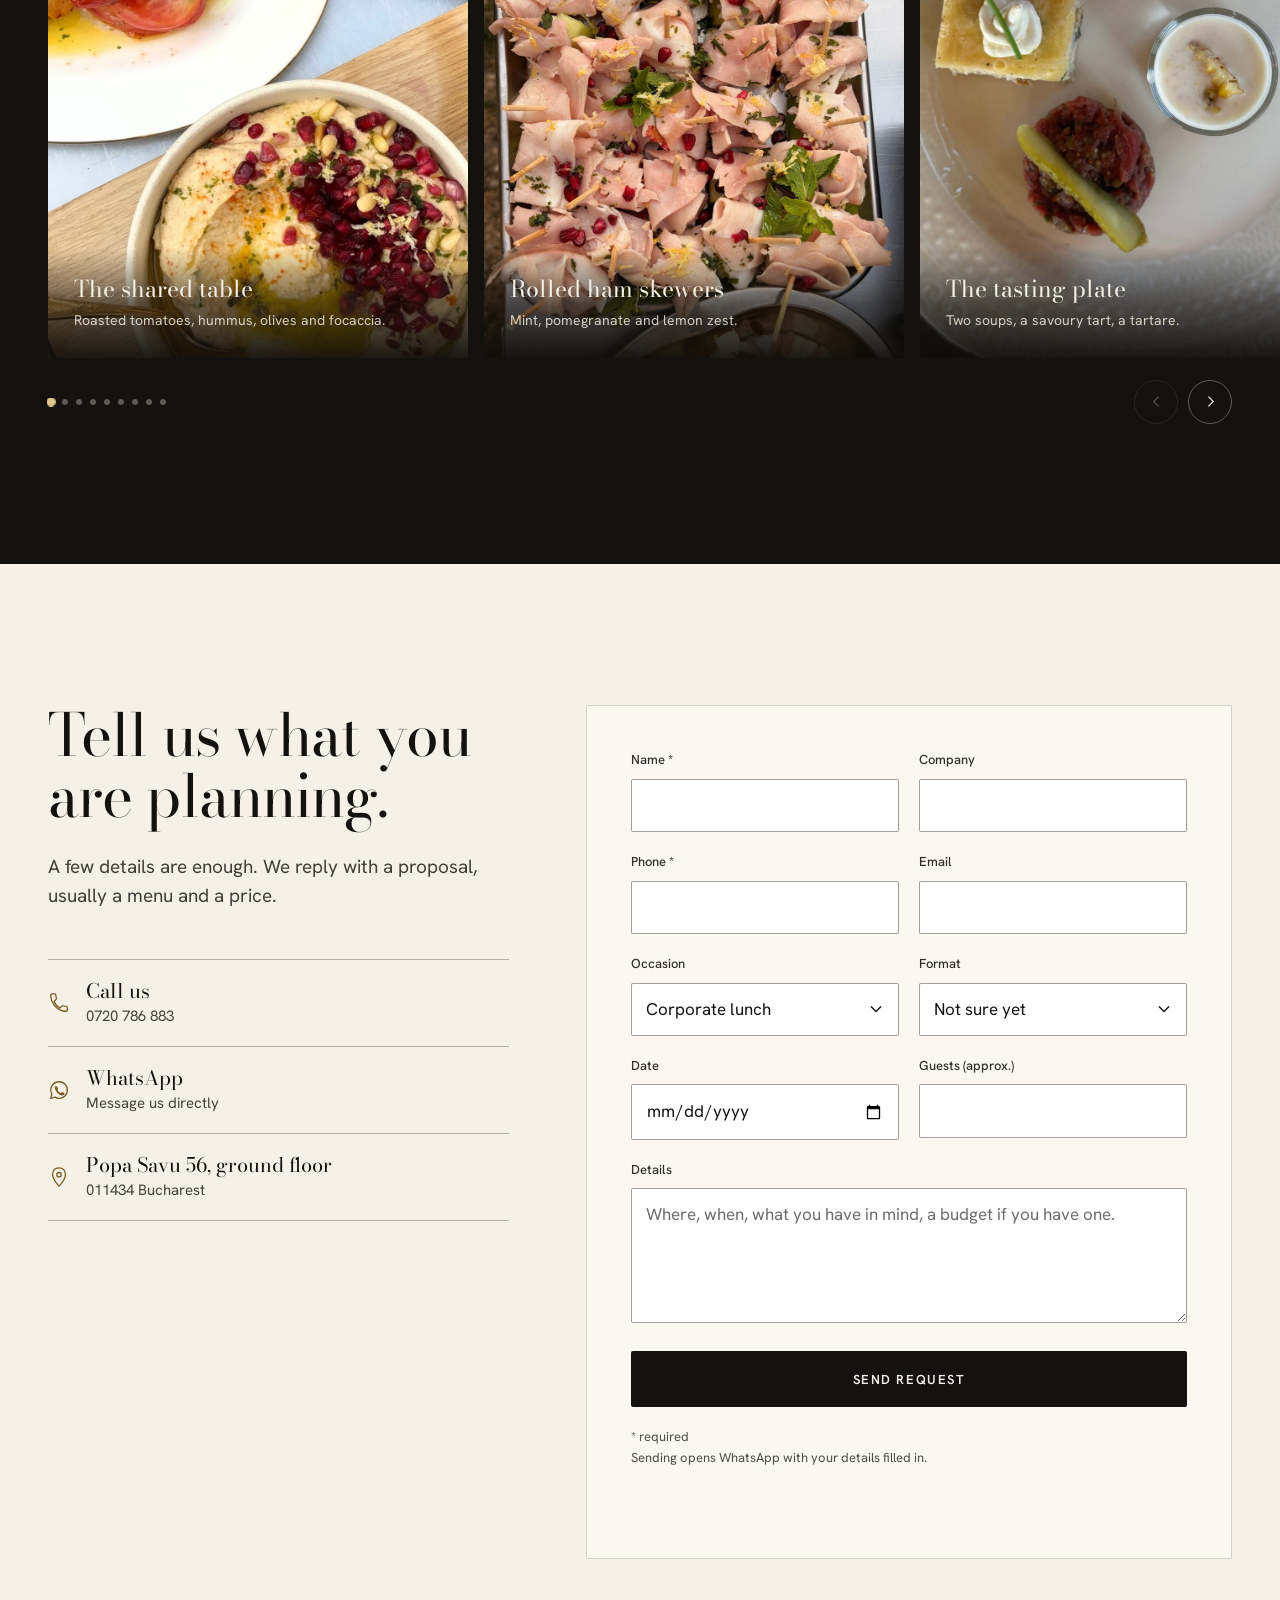
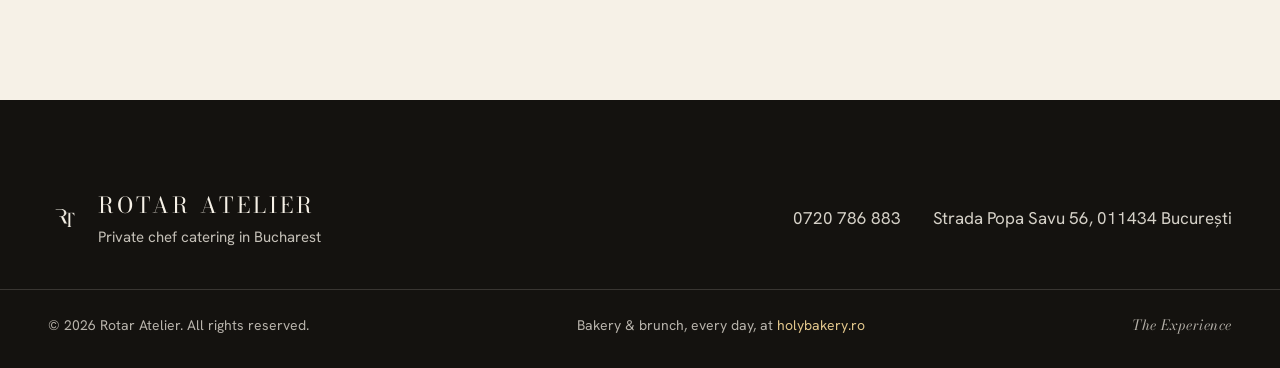
==== commit 9a69a9f9: "Overdrive pass: cinematic hero, header seal, swipeable gallery reel The previous two "bolder" passes" ====
--- a/index.html
+++ b/index.html
@@ -22,11 +22,12 @@
 <a class="skip" href="#main" data-i18n="skip">Skip to content</a>
 
 <!-- ============ HEADER ============ -->
+<div id="top-sentinel" aria-hidden="true"></div>
 <header class="site-header" id="siteHeader">
   <div class="container header-inner">
     <a href="#top" class="brand" aria-label="Rotar Atelier">
-      <img src="/assets/logo-mark-cream.png" alt="" width="30" height="30">
-      <span>Rotar Atelier</span>
+      <img src="/assets/logo-mark-cream.png" alt="" width="40" height="40" class="brand-mark">
+      <span class="brand-word">Rotar Atelier</span>
     </a>
 
     <nav class="nav" id="mainNav" aria-label="Main">
@@ -71,10 +72,16 @@
 
 <!-- ============ HERO ============ -->
 <section class="hero" id="top">
-  <div class="hero-copy">
-    <h1 data-i18n-html="hero.h1">Your private chef,<br><em>cooking where you are.</em></h1>
-    <p class="hero-sub" data-i18n="hero.sub">Catering for companies and private events in Bucharest. Home-made, never frozen, cooked live at your venue. Choose a set menu or ask for anything else.</p>
-    <div class="hero-actions">
+  <div class="hero-media">
+    <img src="/assets/hero.jpg" width="1500" height="2000" alt="Overhead view of a table: roasted tomatoes, hummus with pomegranate, marinated olives and focaccia, with gold cutlery" data-i18n-attr="alt:alt.hero" fetchpriority="high">
+  </div>
+
+  <img class="hero-seal" src="/assets/logo-full-cream.png" alt="" width="640" height="640" aria-hidden="true">
+
+  <div class="container hero-inner">
+    <h1 class="hero-line" data-i18n-html="hero.h1">Your private chef,<br><em>cooking where you are.</em></h1>
+    <p class="hero-sub hero-line" data-i18n="hero.sub">Catering for companies and private events in Bucharest. Home-made, never frozen, cooked live at your venue. Choose a set menu or ask for anything else.</p>
+    <div class="hero-actions hero-line">
       <a href="#start" class="btn btn-gold btn-lg" data-i18n="hero.cta">Request a quote</a>
       <a href="tel:+40720786883" class="btn btn-line btn-lg" data-i18n-attr="aria-label:hero.callLabel" aria-label="Call 0720 786 883">
         <svg class="icon" viewBox="0 0 24 24" aria-hidden="true"><path d="M6.6 10.8c1.4 2.8 3.8 5.2 6.6 6.6l2.2-2.2c.3-.3.7-.4 1-.2 1.1.4 2.3.6 3.6.6.6 0 1 .4 1 1V20c0 .6-.4 1-1 1C10.9 21 3 13.1 3 3c0-.6.4-1 1-1h3.5c.6 0 1 .4 1 1 0 1.3.2 2.5.6 3.6.1.4 0 .8-.2 1.1z" fill="none" stroke="currentColor" stroke-width="1.4"/></svg>
@@ -82,9 +89,10 @@
       </a>
     </div>
   </div>
-  <figure class="hero-photo">
-    <img src="/assets/hero.jpg" width="1500" height="2000" alt="Overhead view of a table: roasted tomatoes, hummus with pomegranate, marinated olives and focaccia, with gold cutlery" data-i18n-attr="alt:alt.hero" fetchpriority="high">
-  </figure>
+
+  <a class="hero-scroll" href="#cater" aria-hidden="true" tabindex="-1">
+    <span></span>
+  </a>
 </section>
 
 <!-- ============ WHAT WE CATER ============ -->
@@ -223,108 +231,74 @@
   </div>
 </section>
 
-<!-- ============ GALLERY + SOCIAL PROOF ============ -->
+<!-- ============ GALLERY ============ -->
 <section class="section on-dark gallery" id="gallery">
-  <div class="container">
-    <div class="gallery-head">
-      <h2 class="display" data-i18n="gallery.title">See for yourself</h2>
-      <p class="lead" data-i18n="gallery.lead">A few things we make.</p>
-    </div>
-
-    <!-- A: the shared table (annotated) -->
-    <article class="chapter chapter-a">
-      <div class="chapter-text">
-        <h3 data-i18n="g1.t">The shared table</h3>
-        <p data-i18n="g1.p">Roasted tomatoes and peppers, hummus, marinated olives and focaccia. Colour, olive oil and herbs, made to be shared.</p>
-        <ol class="legend">
-          <li data-pin="1"><span class="n">1</span><span data-i18n="g1.l1">Roasted tomatoes, garlic and rosemary</span></li>
-          <li data-pin="2"><span class="n">2</span><span data-i18n="g1.l2">Marinated olives with mint and lemon</span></li>
-          <li data-pin="3"><span class="n">3</span><span data-i18n="g1.l3">Hummus with pomegranate and pine nuts</span></li>
-        </ol>
-        <a href="#start" class="link-arrow"><span data-i18n="g.cta">Request a quote</span><svg viewBox="0 0 24 24" aria-hidden="true"><path d="M4 12h15M13 6l6 6-6 6" fill="none" stroke="currentColor" stroke-width="1.5"/></svg></a>
-      </div>
-      <figure class="annot annot-a">
+  <div class="container gallery-head">
+    <h2 class="display" data-i18n="gallery.title">On the table</h2>
+    <p class="lead" data-i18n="gallery.lead">Swipe through a few plates.</p>
+  </div>
+
+  <div class="reel" id="reel" tabindex="0" role="region" data-i18n-attr="aria-label:gallery.title" aria-label="On the table">
+    <div class="reel-track">
+      <figure class="slide" data-slide="1">
         <img src="/assets/mezze.jpg" width="1000" height="1778" alt="Overhead view of roasted tomatoes, marinated olives and a bowl of hummus with pomegranate" data-i18n-attr="alt:alt.g1" loading="lazy" decoding="async">
-        <span class="pin" data-pin="1" style="left:29%;top:27%" aria-hidden="true">1</span>
-        <span class="pin" data-pin="2" style="left:83%;top:15%" aria-hidden="true">2</span>
-        <span class="pin" data-pin="3" style="left:72%;top:69%" aria-hidden="true">3</span>
-      </figure>
-    </article>
-  </div>
-
-  <!-- B: skewers (full bleed) -->
-  <div class="band">
-    <picture>
-      <source media="(max-width: 720px)" srcset="/assets/skewers-tall.jpg">
-      <img src="/assets/skewers-band.jpg" width="1500" height="780" alt="A steel tray of rolled ham skewers with mint, pomegranate seeds and lemon zest" data-i18n-attr="alt:alt.g2" loading="lazy" decoding="async">
-    </picture>
-    <div class="container band-inner">
-      <div class="band-card">
-        <h3 data-i18n="g2.t">Rolled ham skewers</h3>
-        <p data-i18n="g2.p">Finger food, finished with mint, pomegranate and lemon zest.</p>
-        <a href="#start" class="link-arrow"><span data-i18n="g.cta">Request a quote</span><svg viewBox="0 0 24 24" aria-hidden="true"><path d="M4 12h15M13 6l6 6-6 6" fill="none" stroke="currentColor" stroke-width="1.5"/></svg></a>
-      </div>
-    </div>
-  </div>
-
-  <div class="container">
-    <!-- C: the tasting plate (annotated + angled) -->
-    <article class="chapter chapter-c">
-      <figure class="annot annot-c">
+        <figcaption><h3 data-i18n="g.s1.t">The shared table</h3><p data-i18n="g.s1.p">Roasted tomatoes, hummus, olives and focaccia.</p></figcaption>
+      </figure>
+      <figure class="slide" data-slide="2">
+        <img src="/assets/skewers-tall.jpg" width="1500" height="2000" alt="A steel tray of rolled ham skewers with mint, pomegranate seeds and lemon zest" data-i18n-attr="alt:alt.g2" loading="lazy" decoding="async">
+        <figcaption><h3 data-i18n="g.s2.t">Rolled ham skewers</h3><p data-i18n="g.s2.p">Mint, pomegranate and lemon zest.</p></figcaption>
+      </figure>
+      <figure class="slide" data-slide="3">
         <img src="/assets/tasting.jpg" width="1200" height="1296" alt="Overhead view of a tasting plate with two soups in glasses, a savoury tart and a beef tartare" data-i18n-attr="alt:alt.g3a" loading="lazy" decoding="async">
-        <span class="pin" data-pin="1" style="left:50%;top:19%" aria-hidden="true">1</span>
-        <span class="pin" data-pin="2" style="left:27%;top:41%" aria-hidden="true">2</span>
-        <span class="pin" data-pin="3" style="left:66%;top:49%" aria-hidden="true">3</span>
-        <span class="pin" data-pin="4" style="left:42%;top:67%" aria-hidden="true">4</span>
-      </figure>
-      <div class="chapter-text">
-        <h3 data-i18n="g3.t">The tasting plate</h3>
-        <p data-i18n="g3.p">Two small soups, a savoury tart and a tartare, on one plate.</p>
-        <ol class="legend">
-          <li data-pin="1"><span class="n">1</span><span data-i18n="g3.l1">Tomato soup</span></li>
-          <li data-pin="2"><span class="n">2</span><span data-i18n="g3.l2">Savoury tart with cream and chive</span></li>
-          <li data-pin="3"><span class="n">3</span><span data-i18n="g3.l3">Sweetcorn soup with charred corn</span></li>
-          <li data-pin="4"><span class="n">4</span><span data-i18n="g3.l4">Beef tartare with pickle</span></li>
-        </ol>
-        <a href="#start" class="link-arrow"><span data-i18n="g.cta">Request a quote</span><svg viewBox="0 0 24 24" aria-hidden="true"><path d="M4 12h15M13 6l6 6-6 6" fill="none" stroke="currentColor" stroke-width="1.5"/></svg></a>
-      </div>
-      <figure class="chapter-second">
+        <figcaption><h3 data-i18n="g.s3.t">The tasting plate</h3><p data-i18n="g.s3.p">Two soups, a savoury tart, a tartare.</p></figcaption>
+      </figure>
+      <figure class="slide" data-slide="4">
         <img src="/assets/tasting-angle.jpg" width="1100" height="1467" alt="The same tasting plate in low sun, with more plates lined up behind" data-i18n-attr="alt:alt.g3b" loading="lazy" decoding="async">
-      </figure>
-    </article>
-
-    <!-- From the oven -->
-    <div class="oven">
-      <h3 class="oven-title" data-i18n="gallery.oven">From the oven</h3>
-      <div class="mosaic">
-        <figure class="tile tile-baker">
-          <img src="/assets/gallery-baker.jpg" width="1100" height="1530" alt="A baker holding a stack of freshly cut focaccia" data-i18n-attr="alt:alt.baker" loading="lazy" decoding="async">
-        </figure>
-        <figure class="tile tile-sandwich">
-          <img src="/assets/gallery-sandwich.jpg" width="1400" height="1050" alt="Open sandwiches with ham, rocket and cherry tomatoes on toasted bread" data-i18n-attr="alt:alt.sandwich" loading="lazy" decoding="async">
-        </figure>
-        <a class="tile tile-gift" href="#start" data-occasion="cakes-gifts">
+        <figcaption><h3 data-i18n="g.s4.t">Ready to serve</h3><p data-i18n="g.s4.p">The same plate, a different table.</p></figcaption>
+      </figure>
+      <figure class="slide" data-slide="5">
+        <img src="/assets/gallery-baker.jpg" width="1100" height="1530" alt="A baker holding a stack of freshly cut focaccia" data-i18n-attr="alt:alt.baker" loading="lazy" decoding="async">
+        <figcaption><h3 data-i18n="g.s5.t">Baked that morning</h3><p data-i18n="g.s5.p">Fresh focaccia, every time.</p></figcaption>
+      </figure>
+      <figure class="slide" data-slide="6">
+        <img src="/assets/gallery-sandwich.jpg" width="1400" height="1050" alt="Open sandwiches with ham, rocket and cherry tomatoes on toasted bread" data-i18n-attr="alt:alt.sandwich" loading="lazy" decoding="async">
+        <figcaption><h3 data-i18n="g.s6.t">Assembled to order</h3><p data-i18n="g.s6.p">Ham, rocket, cherry tomatoes.</p></figcaption>
+      </figure>
+      <figure class="slide" data-slide="7">
+        <img src="/assets/gallery-focaccia.jpg" width="1400" height="933" alt="Freshly cut focaccia stacked on a board" data-i18n-attr="alt:alt.focaccia" loading="lazy" decoding="async">
+        <figcaption><h3 data-i18n="g.s7.t">The crumb</h3><p data-i18n="g.s7.p">Slow fermentation, real air.</p></figcaption>
+      </figure>
+      <figure class="slide" data-slide="8">
+        <img src="/assets/gallery-rolls.jpg" width="1200" height="959" alt="A tray of cinnamon rolls topped with cream" data-i18n-attr="alt:alt.rolls" loading="lazy" decoding="async">
+        <figcaption><h3 data-i18n="g.s8.t">Something sweet, too</h3><p data-i18n="g.s8.p">Cinnamon rolls, fresh cream.</p></figcaption>
+      </figure>
+      <a class="slide slide-cta" data-slide="9" href="#start" data-occasion="cakes-gifts">
+        <img src="/assets/gallery-focaccia.jpg" width="1400" height="933" alt="" aria-hidden="true">
+        <div class="slide-cta-body">
           <h3 data-i18n="gifts.t">Edible gifts for your team</h3>
           <p data-i18n="gifts.p">Gifts for teams and clients, made by hand and sized to your list.</p>
-          <span class="link-arrow">
-            <span data-i18n="gifts.cta">Ask about gifts</span>
-            <svg viewBox="0 0 24 24" aria-hidden="true"><path d="M4 12h15M13 6l6 6-6 6" fill="none" stroke="currentColor" stroke-width="1.5"/></svg>
-          </span>
-        </a>
-        <figure class="tile tile-focaccia">
-          <img src="/assets/gallery-focaccia.jpg" width="1400" height="933" alt="Freshly cut focaccia stacked on a board" data-i18n-attr="alt:alt.focaccia" loading="lazy" decoding="async">
-        </figure>
-        <figure class="tile tile-rolls">
-          <img src="/assets/gallery-rolls.jpg" width="1200" height="959" alt="A tray of cinnamon rolls topped with cream" data-i18n-attr="alt:alt.rolls" loading="lazy" decoding="async">
-        </figure>
-      </div>
-    </div>
-
-    <!-- Filled by script.js from the TESTIMONIALS list. Stays hidden until it has real quotes. -->
-    <div class="proof" id="proof" hidden>
-      <h3 class="proof-title" data-i18n="proof.title">What clients say</h3>
-      <div class="proof-list" id="proofList"></div>
-    </div>
+          <span class="link-arrow"><span data-i18n="gifts.cta">Ask about gifts</span><svg viewBox="0 0 24 24" aria-hidden="true"><path d="M4 12h15M13 6l6 6-6 6" fill="none" stroke="currentColor" stroke-width="1.5"/></svg></span>
+        </div>
+      </a>
+    </div>
+  </div>
+
+  <div class="container reel-controls">
+    <div class="reel-dots" id="reelDots"></div>
+    <div class="reel-arrows">
+      <button type="button" class="reel-arrow" data-dir="-1" data-i18n-attr="aria-label:gallery.prev" aria-label="Previous photo">
+        <svg viewBox="0 0 24 24" aria-hidden="true"><path d="M15 5l-7 7 7 7" fill="none" stroke="currentColor" stroke-width="1.6"/></svg>
+      </button>
+      <button type="button" class="reel-arrow" data-dir="1" data-i18n-attr="aria-label:gallery.next" aria-label="Next photo">
+        <svg viewBox="0 0 24 24" aria-hidden="true"><path d="M9 5l7 7-7 7" fill="none" stroke="currentColor" stroke-width="1.6"/></svg>
+      </button>
+    </div>
+  </div>
+
+  <!-- Filled by script.js from the TESTIMONIALS list. Stays hidden until it has real quotes. -->
+  <div class="container proof" id="proof" hidden>
+    <h3 class="proof-title" data-i18n="proof.title">What clients say</h3>
+    <div class="proof-list" id="proofList"></div>
   </div>
 </section>
 
@@ -448,6 +422,7 @@
   </div>
   <div class="container footer-base">
     <p>© <span id="year">2026</span> Rotar Atelier. <span data-i18n="footer.rights">All rights reserved.</span></p>
+    <p class="footer-holy"><span data-i18n="footer.holy">Bakery &amp; brunch, every day, at</span> <a href="https://holybakery.ro" target="_blank" rel="noopener">holybakery.ro</a></p>
     <p class="footer-mark">The Experience</p>
   </div>
 </footer>
--- a/styles.css
+++ b/styles.css
@@ -58,8 +58,8 @@
   font-optical-sizing: none;
   font-variation-settings: 'opsz' 34;
 }
-.principle h3, .step h3, .calm-statement, .calm-list dt, .tile-gift h3, .chapter-text h3, .band-card h3, .oven-title,
-.quick strong, .quote p, .footer-name, .brand span{
+.principle h3, .step h3, .calm-statement, .calm-list dt, .slide h3, .slide-cta-body h3,
+.quick strong, .quote p, .footer-name, .brand-word{
   font-optical-sizing: none;
   font-variation-settings: 'opsz' 16;
 }
@@ -114,22 +114,36 @@
 .icon{ width: 18px; height: 18px; flex: none; }
 
 /* ---------- header ---------- */
+/* Transparent over the hero photo; solidifies and the wordmark folds away
+   to just the RT mark once the visitor scrolls past it (is-scrolled, set
+   from the #top-sentinel observer in script.js). */
+#top-sentinel{ position: absolute; top: 0; left: 0; width: 1px; height: 1px; }
 .site-header{
   position: fixed; inset: 0 0 auto 0; z-index: 50;
   height: var(--header);
   display: flex; align-items: center;
   color: var(--cream);
+  background: linear-gradient(180deg, rgba(14,12,9,.7) 0%, rgba(14,12,9,0) 100%);
+  transition: background-color .4s var(--ease), height .4s var(--ease), box-shadow .4s;
+}
+.site-header.is-scrolled, body.nav-open .site-header{
   background: var(--black);
+  height: 64px;
   box-shadow: 0 1px 0 rgba(246,241,231,.09);
 }
 .header-inner{ display: flex; align-items: center; gap: clamp(16px, 2.2vw, 36px); }
 .header-inner > *{ position: relative; z-index: 2; }
-.brand{ display: flex; align-items: center; gap: 12px; margin-right: auto; }
-.brand img{ width: 30px; height: 30px; }
-.brand span{
+.brand{ display: flex; align-items: center; gap: 13px; margin-right: auto; }
+.brand-mark{ width: 42px; height: 42px; flex: none; transition: width .4s var(--ease), height .4s var(--ease); }
+.is-scrolled .brand-mark{ width: 34px; height: 34px; }
+.brand-word{
+  display: inline-block;
   font-family: var(--display); font-size: 1.0625rem;
   letter-spacing: .16em; text-transform: uppercase; white-space: nowrap;
-}
+  max-width: 200px; opacity: 1;
+  transition: max-width .4s var(--ease), opacity .25s, margin .4s var(--ease);
+}
+.is-scrolled .brand-word{ max-width: 0; opacity: 0; overflow: hidden; }
 
 .nav{ display: flex; align-items: center; gap: clamp(18px, 2vw, 32px); }
 .nav a:not(.btn){
@@ -161,33 +175,70 @@
 
 /* ---------- hero ---------- */
 .hero{
-  display: grid; grid-template-columns: minmax(0, 1.08fr) minmax(0, .92fr);
-  min-height: 100svh; padding-top: var(--header);
+  position: relative; isolation: isolate; overflow: hidden;
+  min-height: 100svh; display: flex; align-items: flex-end;
   background: var(--black); color: var(--cream);
 }
-.hero-copy{
-  align-self: center;
-  padding: clamp(40px, 8vh, 96px) clamp(28px, 4vw, 64px) clamp(40px, 8vh, 96px) max(var(--gutter), calc((100vw - var(--maxw)) / 2));
-}
+.hero-media{ position: absolute; inset: 0; z-index: -2; }
+.hero-media img{
+  width: 100%; height: 100%; object-fit: cover; object-position: 58% 38%;
+  transform-origin: 62% 35%;
+  animation: hero-zoom 22s var(--ease) both;
+}
+@keyframes hero-zoom{ from{ transform: scale(1.14); } to{ transform: scale(1); } }
+.hero::after{
+  content: ""; position: absolute; inset: 0; z-index: -1;
+  background:
+    linear-gradient(0deg, rgba(14,12,9,.94) 0%, rgba(14,12,9,.55) 40%, rgba(14,12,9,.12) 62%, rgba(14,12,9,.4) 100%),
+    linear-gradient(100deg, rgba(14,12,9,.55) 0%, rgba(14,12,9,0) 46%);
+}
+
+/* the seal: the one recurring brand mark, turning like a wax stamp catching light */
+.hero-seal{
+  position: absolute; z-index: 1;
+  top: clamp(88px, 15vh, 168px); right: clamp(18px, 4.4vw, 64px);
+  width: clamp(96px, 11vw, 176px); height: auto;
+  opacity: .92;
+  filter: drop-shadow(0 10px 26px rgba(0,0,0,.4));
+  animation: seal-turn 50s linear infinite;
+}
+@keyframes seal-turn{ to{ transform: rotate(360deg); } }
+
+.hero-inner{ position: relative; z-index: 1; width: 100%; padding-block: 0 clamp(64px, 11vh, 116px); }
 .hero h1{
   font-family: var(--display);
-  font-size: clamp(2.4rem, 4.1vw, 4.25rem);
-  line-height: 1.06; letter-spacing: -.02em;
-  max-width: 12em;
+  font-size: clamp(2.75rem, 6.2vw, 5.5rem);
+  line-height: 1.03; letter-spacing: -.02em;
+  max-width: 14em;
 }
 .hero h1 em{ display: block; color: var(--gold-light); text-wrap: balance; }
 .hero-sub{
-  max-width: 32rem; margin: 28px 0 40px;
-  font-size: 1.1875rem; color: rgba(246,241,231,.88);
+  max-width: 32rem; margin: 26px 0 40px;
+  font-size: 1.1875rem; color: rgba(246,241,231,.9);
 }
 .hero-actions{ display: flex; flex-wrap: wrap; gap: 14px; }
-.hero-photo{ position: relative; margin: 0; overflow: hidden; min-height: calc(100svh - var(--header)); }
-.hero-photo img{
-  position: absolute; inset: 0; width: 100%; height: 100%;
-  object-fit: cover; object-position: 50% 42%;
-  animation: drift 26s ease-out both;
-}
-@keyframes drift{ from{ transform: scale(1.06); } to{ transform: scale(1); } }
+
+/* cascading entrance: a page-load animation, not a scroll-gated one, so it
+   always resolves to visible even if the browser skips keyframes entirely. */
+.hero-line{ opacity: 0; transform: translateY(26px); animation: hero-line-in .9s var(--ease) both; }
+h1.hero-line{ animation-delay: .2s; }
+.hero-sub.hero-line{ animation-delay: .42s; }
+.hero-actions.hero-line{ animation-delay: .62s; }
+@keyframes hero-line-in{ to{ opacity: 1; transform: none; } }
+
+.hero-scroll{
+  position: absolute; z-index: 1; left: 50%; bottom: clamp(20px, 4vh, 32px);
+  transform: translateX(-50%);
+  width: 1px; height: 52px; overflow: hidden;
+}
+.hero-scroll span{
+  display: block; width: 100%; height: 100%;
+  background: linear-gradient(180deg, rgba(246,241,231,0), var(--gold-light) 55%, rgba(246,241,231,0));
+  animation: scroll-cue 2s ease-in-out infinite;
+}
+@keyframes scroll-cue{
+  0%{ transform: translateY(-100%); } 100%{ transform: translateY(100%); }
+}
 
 /* ---------- sections ---------- */
 .section{ padding-block: clamp(72px, 11vw, 148px); }
@@ -265,111 +316,72 @@
 .calm-list dt{ font-family: var(--display); font-size: 1.375rem; line-height: 1.3; margin-bottom: 6px; }
 .calm-list dd{ color: rgba(20,18,15,.86); }
 
-/* ---------- gallery ---------- */
+/* ---------- gallery: a swipeable reel, not a mosaic ---------- */
 .gallery-head .lead{ margin-top: 18px; }
 
-.chapter{
-  display: grid; grid-template-columns: repeat(12, minmax(0, 1fr));
-  column-gap: clamp(16px, 2vw, 28px); row-gap: clamp(24px, 3vw, 40px);
-  margin-top: clamp(56px, 8vw, 112px); align-items: center;
-}
-.chapter-text h3{ font-family: var(--display); font-size: clamp(1.75rem, 3.2vw, 2.75rem); line-height: 1.12; }
-.chapter-text > p{ margin-top: 16px; max-width: 30rem; color: rgba(246,241,231,.84); }
-.chapter-text .link-arrow{ color: var(--gold-light); }
-.chapter-text .link-arrow:hover{ color: var(--cream); }
-
-.chapter-a .chapter-text{ grid-column: 1 / 7; }
-.chapter-a .annot{ grid-column: 8 / 13; }
-.chapter-c .annot{ grid-column: 1 / 6; grid-row: 1 / 3; align-self: start; }
-.chapter-c .chapter-text{ grid-column: 7 / 13; grid-row: 1; align-self: start; }
-.chapter-c .chapter-second{ grid-column: 8 / 13; grid-row: 2; }
-
-.annot, .chapter-second{ position: relative; margin: 0; background: var(--black-2); }
-.annot img, .chapter-second img{ width: 100%; height: auto; }
-.annot-a{ aspect-ratio: 1000 / 1778; }
-.annot-a img{ height: 100%; object-fit: cover; }
-
-/* numbered key: the numbers earn their place, they tie a dot on the photo to a line of text */
-.pin{
-  position: absolute; transform: translate(-50%, -50%);
-  width: 28px; height: 28px; border-radius: 50%;
+.reel{
+  position: relative;
+  display: flex; overflow-x: auto; overflow-y: hidden;
+  scroll-snap-type: x mandatory; scroll-padding-left: var(--gutter);
+  -webkit-overflow-scrolling: touch;
+  scrollbar-width: none; -ms-overflow-style: none;
+  margin-top: clamp(36px, 5vw, 56px);
+  cursor: grab;
+}
+.reel.is-dragging{ cursor: grabbing; scroll-snap-type: none; }
+.reel::-webkit-scrollbar{ display: none; }
+.reel-track{ display: flex; }
+
+.slide{
+  position: relative; flex: 0 0 auto;
+  width: min(62vw, 420px); aspect-ratio: 3 / 4;
+  margin-right: 16px; overflow: hidden;
+  background: var(--black-2);
+  scroll-snap-align: start;
+}
+.reel-track .slide:first-child{ margin-left: var(--gutter); }
+.reel-track .slide:last-child{ margin-right: var(--gutter); }
+.slide img{ position: absolute; inset: 0; width: 100%; height: 100%; object-fit: cover; transition: transform .6s var(--ease); }
+.reel:not(.is-dragging) .slide:hover img{ transform: scale(1.04); }
+.slide figcaption{
+  position: absolute; inset: auto 0 0 0;
+  padding: clamp(18px, 2.4vw, 26px);
+  background: linear-gradient(0deg, rgba(14,12,9,.94) 0%, rgba(14,12,9,.6) 50%, rgba(14,12,9,0) 100%);
+}
+.slide h3{ font-family: var(--display); font-size: clamp(1.25rem, 1.8vw, 1.625rem); line-height: 1.3; color: var(--cream); }
+.slide figcaption p{ margin-top: 5px; font-size: .875rem; color: rgba(246,241,231,.82); }
+
+.slide-cta{ display: block; color: inherit; }
+.slide-cta img{ filter: brightness(.42) saturate(.75); }
+.slide-cta-body{
+  position: absolute; inset: 0; z-index: 1;
+  display: flex; flex-direction: column; justify-content: center; gap: 12px;
+  padding: clamp(22px, 3vw, 34px);
+}
+.slide-cta-body h3{ font-family: var(--display); font-size: clamp(1.5rem, 2.2vw, 1.875rem); line-height: 1.3; color: var(--gold-light); }
+.slide-cta-body p{ font-size: .9375rem; color: rgba(246,241,231,.85); max-width: 20rem; }
+.link-arrow{ display: inline-flex; align-items: center; gap: 10px; font-size: .8125rem; font-weight: 600; letter-spacing: .1em; text-transform: uppercase; color: var(--gold-light); }
+.link-arrow svg{ width: 18px; height: 18px; transition: transform .3s var(--ease); }
+.slide-cta:hover .link-arrow svg{ transform: translateX(6px); }
+
+.reel-controls{ display: flex; align-items: center; justify-content: space-between; margin-top: 22px; }
+.reel-dots{ display: flex; gap: 8px; }
+.reel-dots span{ width: 6px; height: 6px; border-radius: 50%; background: rgba(246,241,231,.32); transition: background .25s, transform .25s; }
+.reel-dots span.is-active{ background: var(--gold-light); transform: scale(1.5); }
+.reel-arrows{ display: flex; gap: 10px; }
+.reel-arrow{
+  width: 44px; height: 44px; border-radius: 50%;
   display: grid; place-items: center;
-  background: var(--gold); color: var(--black);
-  font: 600 .75rem/1 var(--sans);
-  box-shadow: 0 0 0 3px rgba(20,18,15,.6);
-  transition: transform .25s var(--ease), background-color .25s;
-}
-.legend{ margin: 28px 0 32px; border-top: 1px solid rgba(246,241,231,.24); }
-.legend li{
-  display: flex; align-items: baseline; gap: 14px;
-  padding: 14px 0; border-bottom: 1px solid rgba(246,241,231,.24);
-  transition: color .2s;
-}
-.legend .n{
-  flex: none; width: 24px; height: 24px; border-radius: 50%;
-  background: var(--gold); color: var(--black);
-  font: 600 .75rem/24px var(--sans); text-align: center;
-}
-.legend li:hover{ color: var(--gold-light); }
-.chapter:has(.legend li[data-pin="1"]:hover) .pin[data-pin="1"],
-.chapter:has(.legend li[data-pin="2"]:hover) .pin[data-pin="2"],
-.chapter:has(.legend li[data-pin="3"]:hover) .pin[data-pin="3"],
-.chapter:has(.legend li[data-pin="4"]:hover) .pin[data-pin="4"]{
-  transform: translate(-50%, -50%) scale(1.35); background: var(--gold-light);
-}
-
-/* full-bleed band with the caption card overlapping the next block */
-.band{
-  position: relative; display: flex; align-items: flex-end;
-  min-height: clamp(420px, 50vw, 700px);
-  margin-top: clamp(64px, 9vw, 128px);
-}
-.band picture, .band picture img{ position: absolute; inset: 0; width: 100%; height: 100%; }
-.band picture img{ object-fit: cover; object-position: 50% 45%; }
-.band-inner{ position: relative; z-index: 1; }
-.band-card{
-  max-width: 400px; margin-bottom: -64px;
-  padding: clamp(24px, 3vw, 36px);
-  background: var(--cream); color: var(--black);
-}
-.band-card h3{ font-family: var(--display); font-size: clamp(1.5rem, 2.4vw, 2rem); line-height: 1.2; }
-.band-card p{ margin: 12px 0 20px; color: rgba(20,18,15,.82); }
-.band-card .link-arrow{ color: var(--black); }
-.band-card .link-arrow:hover{ color: var(--gold-ink); }
-
-.oven{ margin-top: clamp(96px, 12vw, 176px); }
-.oven-title{
-  font-family: var(--display); font-size: clamp(1.5rem, 2.4vw, 2rem);
-  padding-top: 20px; border-top: 1px solid rgba(246,241,231,.24);
-}
-.mosaic{
-  display: grid; grid-template-columns: repeat(12, minmax(0, 1fr));
-  grid-auto-rows: clamp(150px, 19vw, 290px);
-  gap: 14px; margin-top: 28px;
-}
-.tile{ position: relative; overflow: hidden; background: var(--black-2); }
-.tile img{ width: 100%; height: 100%; object-fit: cover; transition: transform .9s var(--ease); }
-.tile:hover img{ transform: scale(1.035); }
-.tile-baker{ grid-column: 1 / 5; grid-row: 1 / 3; }
-.tile-focaccia{ grid-column: 5 / 9; grid-row: 1; }
-.tile-gift{ grid-column: 9 / 13; grid-row: 1; }
-.tile-sandwich{ grid-column: 5 / 9; grid-row: 2; }
-.tile-rolls{ grid-column: 9 / 13; grid-row: 2; }
-.tile-baker img{ object-position: 50% 40%; }
-
-.tile-gift{
-  display: flex; flex-direction: column; justify-content: space-between; gap: 16px;
-  padding: clamp(22px, 2.4vw, 32px);
-  background: var(--gold); color: var(--black);
-}
-.tile-gift h3{ font-family: var(--display); font-size: clamp(1.375rem, 2vw, 1.75rem); line-height: 1.3; }
-.tile-gift p{ margin-top: 10px; font-size: .9375rem; line-height: 1.5; }
-.link-arrow{ display: inline-flex; align-items: center; gap: 10px; font-size: .8125rem; font-weight: 600; letter-spacing: .1em; text-transform: uppercase; }
-.link-arrow svg{ width: 20px; height: 20px; transition: transform .3s var(--ease); }
-.tile-gift:hover .link-arrow svg{ transform: translateX(6px); }
+  border: 1px solid rgba(246,241,231,.32); background: none; color: var(--cream);
+  cursor: pointer; transition: border-color .2s, background-color .2s;
+}
+.reel-arrow:hover{ border-color: var(--gold); background: rgba(200,161,92,.12); }
+.reel-arrow:disabled{ opacity: .3; cursor: default; }
+.reel-arrow:disabled:hover{ border-color: rgba(246,241,231,.32); background: none; }
+.reel-arrow svg{ width: 17px; height: 17px; }
 
 /* social proof: hidden until script.js has real quotes to show */
-.proof{ margin-top: clamp(56px, 8vw, 112px); border-top: 1px solid rgba(246,241,231,.24); padding-top: clamp(28px, 4vw, 48px); }
+.proof{ margin-top: clamp(64px, 9vw, 128px); border-top: 1px solid rgba(246,241,231,.24); padding-top: clamp(28px, 4vw, 48px); }
 .proof-title{ font-size: .8125rem; font-weight: 600; letter-spacing: .12em; text-transform: uppercase; color: var(--gold-light); }
 .proof-list{ display: grid; grid-template-columns: repeat(auto-fit, minmax(min(100%, 300px), 1fr)); gap: clamp(28px, 4vw, 56px); margin-top: 28px; }
 .quote p{ font-family: var(--display); font-size: clamp(1.375rem, 2.2vw, 1.875rem); line-height: 1.3; }
@@ -424,13 +436,20 @@
 .footer-sub{ display: block; margin-top: 2px; font-size: .9375rem; color: rgba(246,241,231,.78); }
 .footer-contact{ display: flex; flex-wrap: wrap; gap: 8px 32px; align-content: center; color: rgba(246,241,231,.86); }
 .footer-contact a:hover{ color: var(--gold-light); }
-.footer-base{ display: flex; flex-wrap: wrap; justify-content: space-between; gap: 12px; padding-block: 24px 32px; font-size: .875rem; color: rgba(246,241,231,.72); }
-.footer-mark{ font-family: var(--display); font-style: italic; letter-spacing: .04em; }
+.footer-base{ display: flex; flex-wrap: wrap; align-items: baseline; justify-content: space-between; gap: 8px 24px; padding-block: 24px 32px; font-size: .875rem; color: rgba(246,241,231,.72); }
+.footer-base p{ margin: 0; }
+.footer-holy a{ color: var(--gold-light); }
+.footer-holy a:hover{ color: var(--cream); }
+.footer-mark{ font-family: var(--display); font-style: italic; letter-spacing: .04em; margin-left: auto; }
 
 /* ---------- mobile sticky bar ---------- */
 .mobile-cta{ display: none; }
 
 /* ---------- responsive ---------- */
+/* Down from 1100px the nav becomes a full-screen sheet; down from 980px is
+   where the desktop grids stack; below 720px mobile gets its own tuning,
+   not a squeezed copy of the wide layout: a taller hero, a story-width
+   reel, a bottom action bar that's always in thumb reach. */
 @media (max-width: 1100px){
   .nav-toggle{ display: flex; }
   .nav{
@@ -452,65 +471,73 @@
 }
 
 @media (max-width: 980px){
-  .hero{ grid-template-columns: 1fr; min-height: 0; }
-  .hero-photo{ order: -1; min-height: 0; aspect-ratio: 4 / 4.2; }
-  .hero-copy{ padding: 40px var(--gutter) 84px; }
   .cater-figure{ max-width: none; aspect-ratio: 16 / 10; }
   .cater-figure img{ object-position: 50% 24%; }
-  .chapter{ grid-template-columns: 1fr; }
-  .chapter-a .chapter-text, .chapter-a .annot,
-  .chapter-c .annot, .chapter-c .chapter-text, .chapter-c .chapter-second{ grid-column: 1; grid-row: auto; }
-  .chapter-a .annot{ max-width: 520px; }
-  .chapter-c .annot{ max-width: 620px; }
-  .chapter-c .chapter-second{ max-width: 520px; margin-left: auto; }
   .cater-grid, .how-grid, .calm-grid, .start-grid{ grid-template-columns: 1fr; }
   .cater-head, .start-side{ position: static; }
   .how-figure{ min-height: 0; aspect-ratio: 4 / 3; }
   .steps{ grid-template-columns: repeat(2, minmax(0, 1fr)); row-gap: 40px; }
   .calm-grid{ align-items: start; }
-
-  .mosaic{ grid-template-columns: 1fr 1fr; grid-auto-rows: auto; }
-  .tile-baker, .tile-focaccia, .tile-gift{ grid-column: 1 / -1; grid-row: auto; }
-  .tile-sandwich, .tile-rolls{ grid-column: auto; grid-row: auto; aspect-ratio: 1 / 1; }
-  .tile-baker{ aspect-ratio: 4 / 3.6; }
-  .tile-focaccia{ aspect-ratio: 3 / 2; }
-  .tile-gift{ min-height: 220px; }
-}
-
-@media (max-width: 480px){
-  .brand span{ font-size: .875rem; letter-spacing: .1em; }
-  .brand{ gap: 10px; }
-  .header-inner{ gap: 12px; }
 }
 
 @media (max-width: 720px){
-  .hero-actions .btn{ flex: 1 1 100%; }
+  :root{ --header: 64px; }
+
+  /* Hero: full-height, seal tucked smaller so it never crowds the type,
+     the cascade keeps its rhythm but the type sits closer to the type scale
+     that actually fits a phone. */
+  .hero{ min-height: 100svh; align-items: flex-end; }
+  .hero-media img{ object-position: 66% 36%; }
+  .hero-seal{ top: clamp(76px, 11vh, 110px); right: 16px; width: clamp(64px, 20vw, 92px); opacity: .85; }
+  .hero-inner{ padding-bottom: clamp(120px, 20vh, 160px); }
+  .hero h1{ font-size: clamp(2.35rem, 9.5vw, 3rem); max-width: 11em; }
+  .hero-sub{ font-size: 1.0625rem; }
+  .hero-actions{ flex-direction: column; align-items: stretch; }
+  .hero-actions .btn{ width: 100%; }
+
+  /* What we cater */
   .cater-row{ grid-template-columns: minmax(0, 1fr) 24px; gap: 8px 16px; }
   .cater-name{ grid-column: 1; }
   .cater-desc{ grid-column: 1; grid-row: 2; }
   .cater-go{ grid-column: 2; grid-row: 1 / 3; }
+
   .principles{ grid-template-columns: 1fr; }
+  .steps{ grid-template-columns: 1fr; }
   .field-row{ grid-template-columns: 1fr; }
-  .steps{ grid-template-columns: 1fr; }
-  .tile-sandwich, .tile-rolls{ grid-column: 1 / -1; aspect-ratio: 4 / 3; }
-  .band{ display: block; min-height: 0; }
-  .band picture, .band picture img{ position: static; height: auto; display: block; aspect-ratio: 4 / 4.6; }
-  .band-card{ margin: -56px 0 0; max-width: none; }
-  .footer-base{ padding-bottom: 96px; }
+
+  /* Gallery reel: each slide reads like a full story frame */
+  .gallery{ padding-inline: 0; }
+  .slide{ width: 80vw; aspect-ratio: 3 / 4.3; }
+  .reel-arrows{ display: none; }
+  .reel-controls{ justify-content: center; }
+
+  .footer-base{ padding-bottom: 96px; flex-direction: column; align-items: flex-start; }
+  .footer-mark{ margin-left: 0; }
+
+  /* Sticky action bar: call + quote, always one thumb-reach away */
   .mobile-cta{
     position: fixed; inset: auto 0 0 0; z-index: 40;
     display: grid; grid-template-columns: 1fr 1.5fr;
     background: var(--black); border-top: 1px solid rgba(200,161,92,.35);
+    padding-bottom: env(safe-area-inset-bottom, 0);
   }
   .mobile-cta a{
     display: flex; align-items: center; justify-content: center; gap: 8px;
-    min-height: 56px; font-size: .8125rem; font-weight: 600; letter-spacing: .1em; text-transform: uppercase;
+    min-height: 58px; font-size: .8125rem; font-weight: 600; letter-spacing: .1em; text-transform: uppercase;
   }
   .mobile-cta-call{ color: var(--cream); }
   .mobile-cta-quote{ background: var(--gold); color: var(--black); }
 }
 
+@media (max-width: 480px){
+  .brand-word{ font-size: .875rem; letter-spacing: .1em; }
+  .brand{ gap: 10px; }
+  .header-inner{ gap: 12px; }
+  .slide{ width: 86vw; }
+}
+
 @media (prefers-reduced-motion: reduce){
   html{ scroll-behavior: auto; }
   *, *::before, *::after{ animation: none !important; transition-duration: .001ms !important; }
-}
+  .hero-line{ opacity: 1; transform: none; }
+}
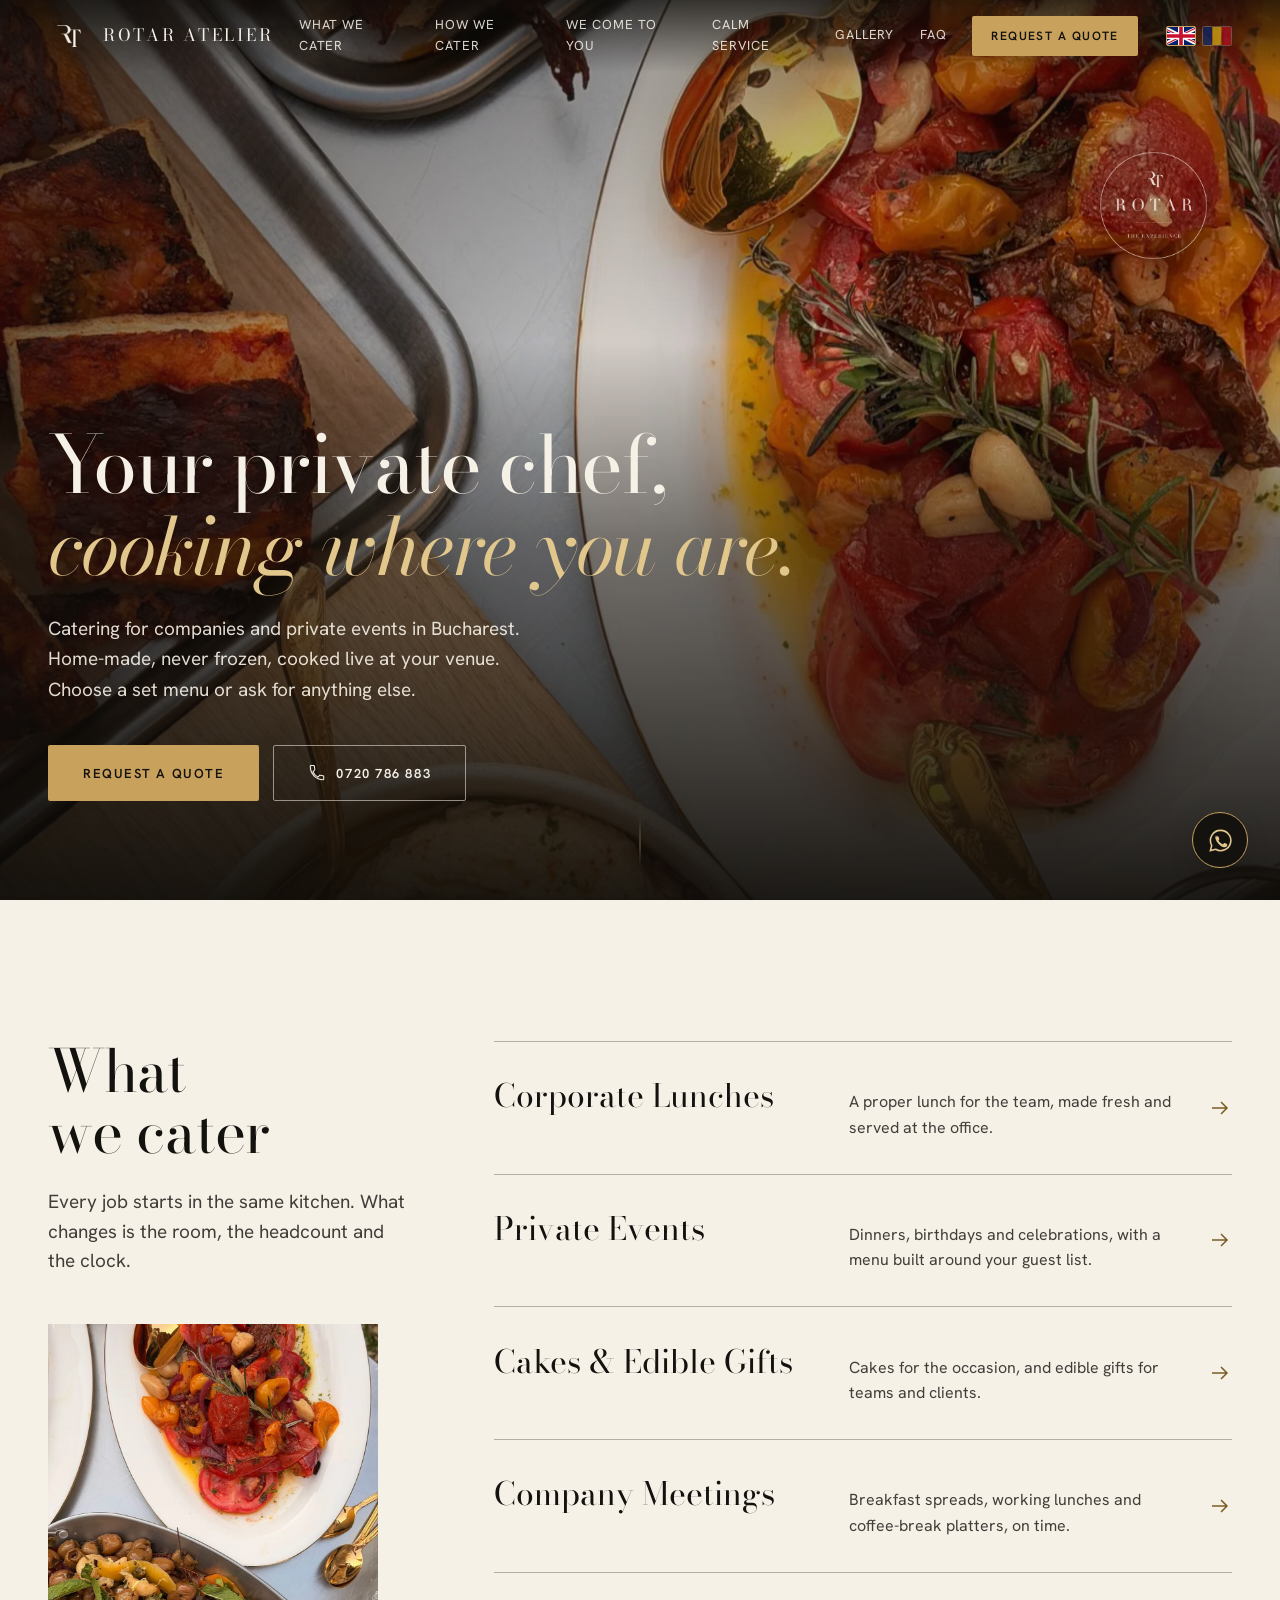
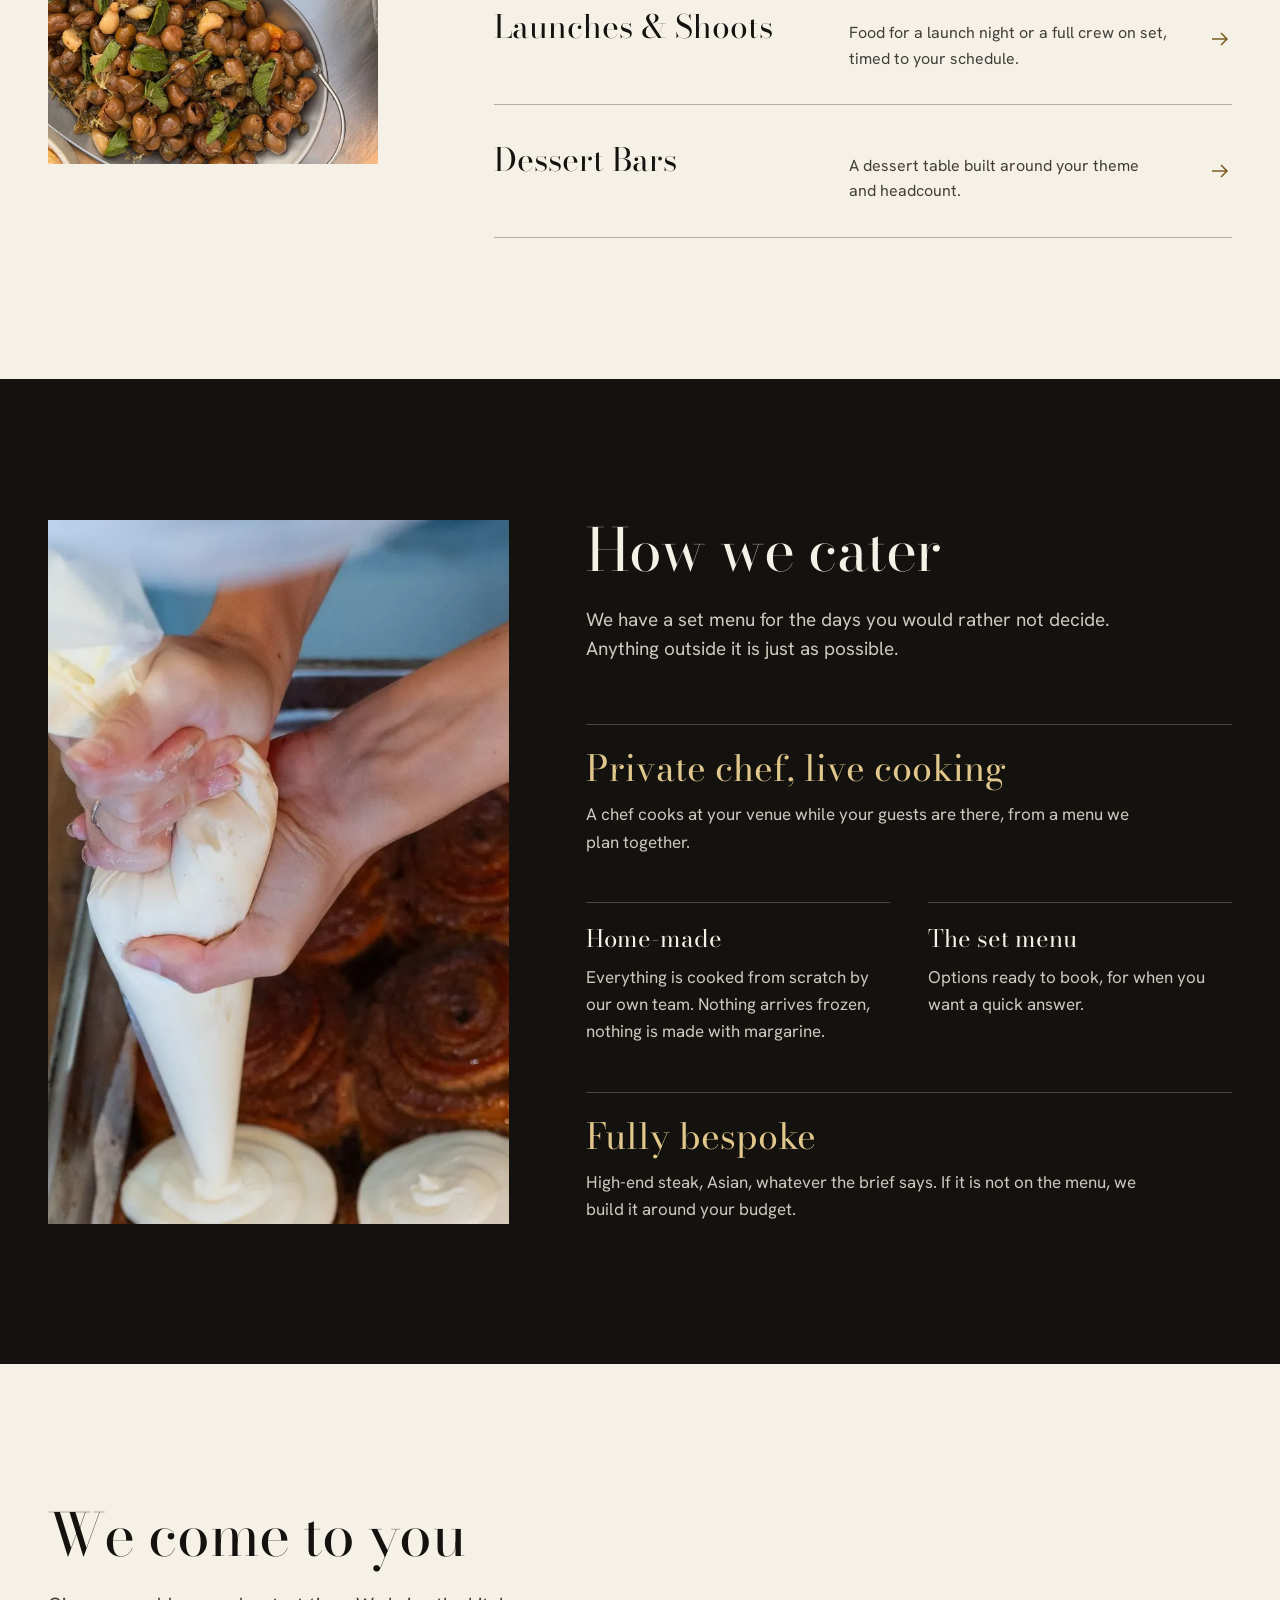
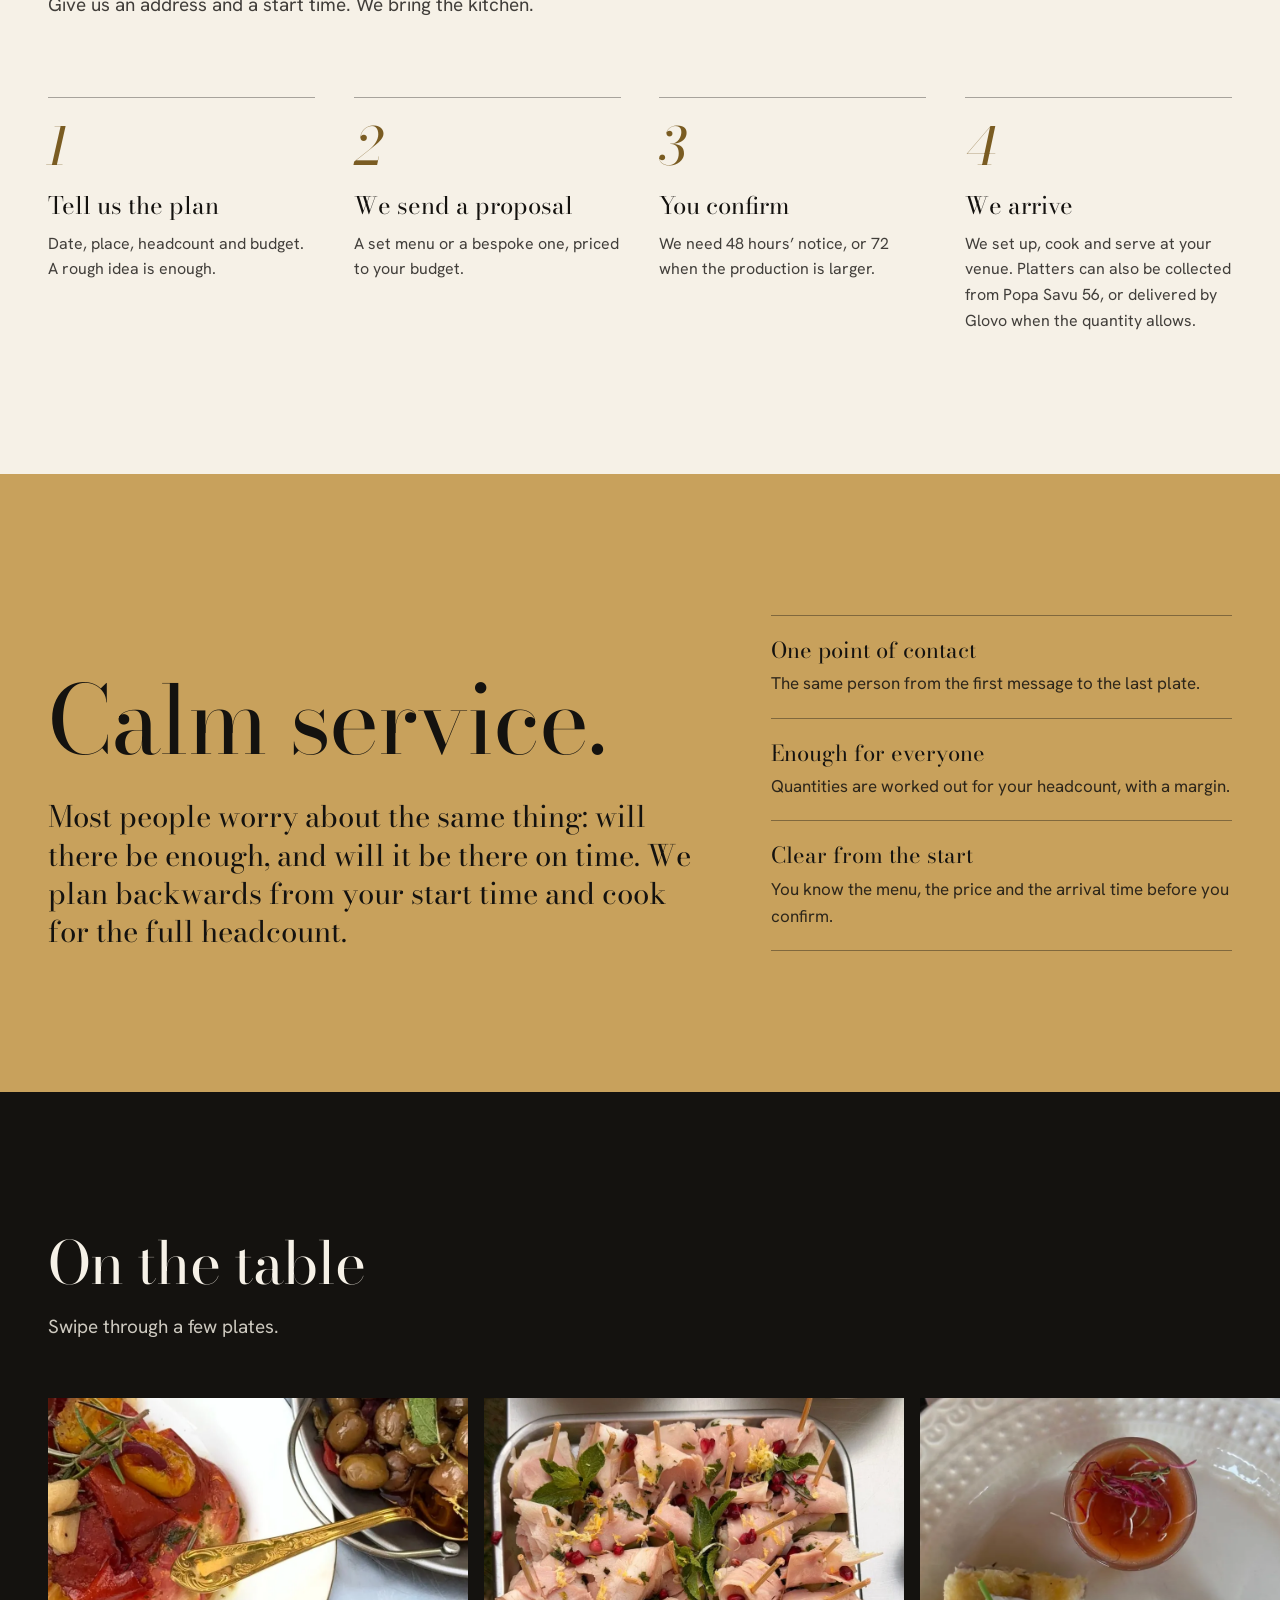
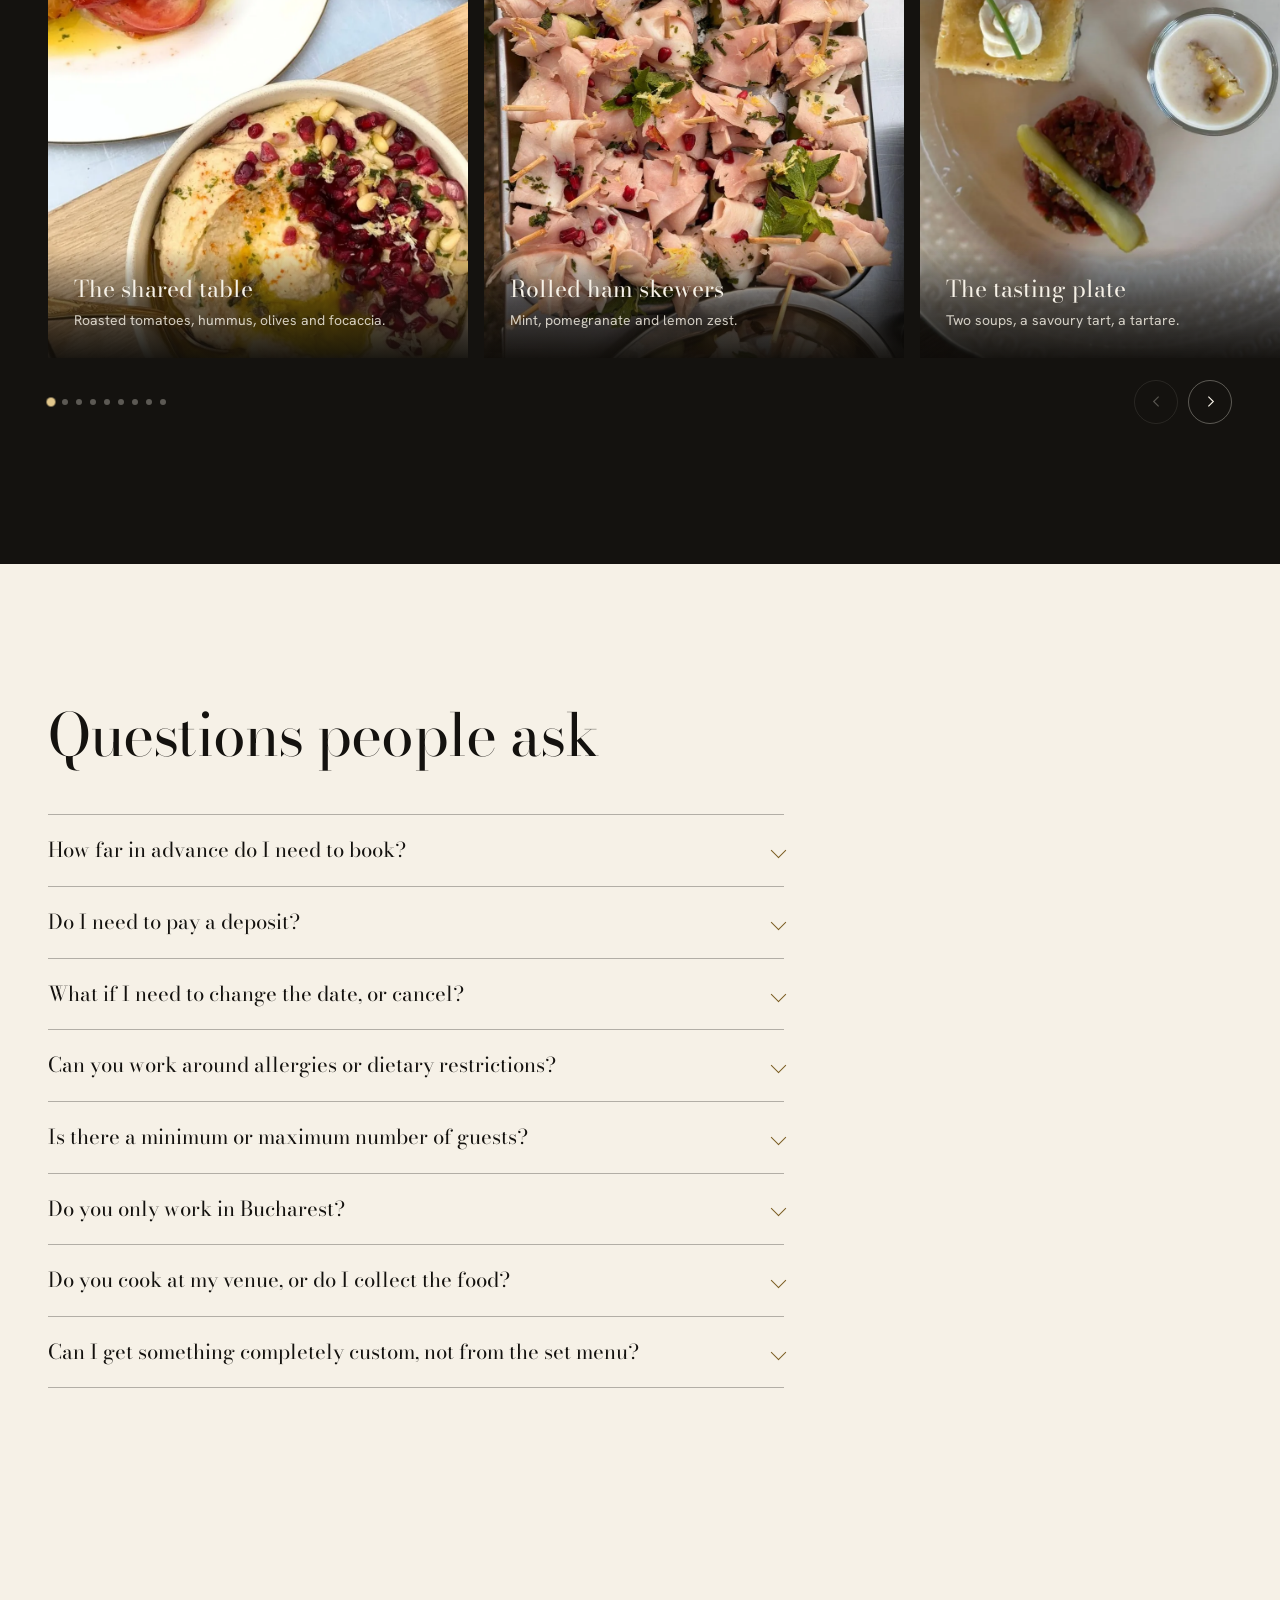
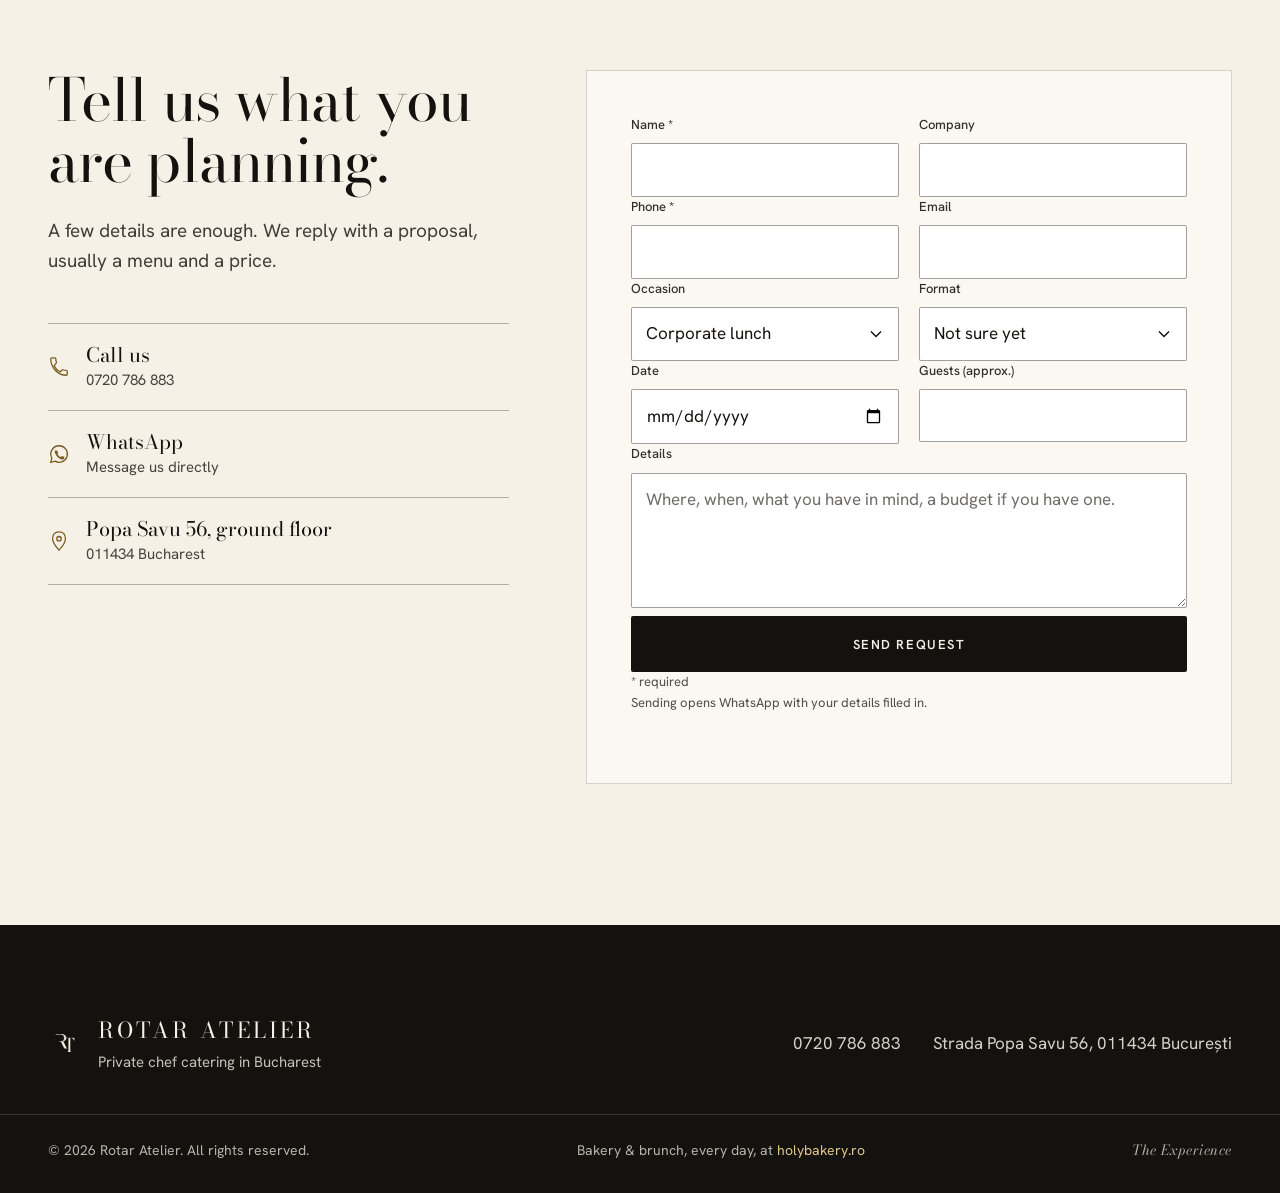
==== commit b135055a: "Add FAQ, WhatsApp FAB, smart form, confirm panel, and technical SEO Real FAQ (#faq): native <details" ====
--- a/index.html
+++ b/index.html
@@ -9,15 +9,77 @@
 <meta property="og:type" content="website">
 <meta property="og:title" content="Rotar Atelier | Private chef catering in Bucharest">
 <meta property="og:description" content="Private chef catering for companies and private events in Bucharest. Home-made, never frozen, cooked live at your venue. Set menus or fully bespoke.">
+<meta property="og:image" content="/assets/og.jpg">
+<meta property="og:image:width" content="1200">
+<meta property="og:image:height" content="630">
+<meta name="twitter:card" content="summary_large_image">
+<meta name="twitter:title" content="Rotar Atelier | Private chef catering in Bucharest">
+<meta name="twitter:description" content="Private chef catering for companies and private events in Bucharest. Home-made, never frozen, cooked live at your venue. Set menus or fully bespoke.">
+<meta name="twitter:image" content="/assets/og.jpg">
 <link rel="icon" type="image/png" sizes="32x32" href="/assets/favicon-32.png">
 <link rel="icon" type="image/png" sizes="64x64" href="/assets/favicon-64.png">
 <link rel="apple-touch-icon" href="/assets/apple-touch-icon.png">
+<link rel="manifest" href="/manifest.json">
 <link rel="preconnect" href="https://fonts.googleapis.com">
 <link rel="preconnect" href="https://fonts.gstatic.com" crossorigin>
 <link href="https://fonts.googleapis.com/css2?family=Bodoni+Moda:ital,opsz,wght@0,6..96,400..600;1,6..96,400..600&family=Hanken+Grotesk:wght@400..600&display=swap" rel="stylesheet">
 <link rel="stylesheet" href="/styles.css">
+<!--
+  TODO: the two URLs below (image, url) use a placeholder domain. Replace
+  REPLACE-WITH-REAL-DOMAIN with the real production domain once it's live
+  — same placeholder as in robots.txt and sitemap.xml.
+-->
+<script type="application/ld+json">
+{
+  "@context": "https://schema.org",
+  "@type": ["LocalBusiness", "FoodEstablishment"],
+  "name": "Rotar Atelier",
+  "alternateName": "Rotar Atelier — The Experience",
+  "image": "https://REPLACE-WITH-REAL-DOMAIN/assets/og.jpg",
+  "url": "https://REPLACE-WITH-REAL-DOMAIN/",
+  "telephone": "+40720786883",
+  "address": {
+    "@type": "PostalAddress",
+    "streetAddress": "Strada Popa Savu 56",
+    "addressLocality": "Bucharest",
+    "postalCode": "011434",
+    "addressCountry": "RO"
+  },
+  "areaServed": [
+    { "@type": "City", "name": "Bucharest" },
+    { "@type": "AdministrativeArea", "name": "Ilfov" }
+  ],
+  "contactPoint": {
+    "@type": "ContactPoint",
+    "telephone": "+40720786883",
+    "contactType": "customer service",
+    "availableLanguage": ["English", "Romanian"]
+  },
+  "sameAs": ["https://holybakery.ro"]
+}
+</script>
+<!-- Mirrors the #faq section's English copy. The on-page text also has a
+     Romanian version (i18n.js); structured data stays single-language. -->
+<script type="application/ld+json">
+{
+  "@context": "https://schema.org",
+  "@type": "FAQPage",
+  "mainEntity": [
+    { "@type": "Question", "name": "How far in advance do I need to book?", "acceptedAnswer": { "@type": "Answer", "text": "At least 48 hours before the event. For larger productions we may need 72 — we'll tell you which one applies when we send the offer." } },
+    { "@type": "Question", "name": "Do I need to pay a deposit?", "acceptedAnswer": { "@type": "Answer", "text": "Yes — a deposit at confirmation, with the balance due at the event." } },
+    { "@type": "Question", "name": "What if I need to change the date, or cancel?", "acceptedAnswer": { "@type": "Answer", "text": "Talk to us directly. We're flexible with date changes when you give us reasonable notice." } },
+    { "@type": "Question", "name": "Can you work around allergies or dietary restrictions?", "acceptedAnswer": { "@type": "Answer", "text": "Yes — tell us about any allergy or restriction when you book, and we adjust the menu around it." } },
+    { "@type": "Question", "name": "Is there a minimum or maximum number of guests?", "acceptedAnswer": { "@type": "Answer", "text": "No fixed limit. Tell us the headcount and we'll confirm we can cover it, then build the offer around it." } },
+    { "@type": "Question", "name": "Do you only work in Bucharest?", "acceptedAnswer": { "@type": "Answer", "text": "Mainly Bucharest, plus the surrounding area for an extra travel cost depending on distance." } },
+    { "@type": "Question", "name": "Do you cook at my venue, or do I collect the food?", "acceptedAnswer": { "@type": "Answer", "text": "Both, depending on what you book. For a private chef, we set up and cook live at your venue. Platters can also be collected from Popa Savu 56, or delivered by Glovo when the quantity allows." } },
+    { "@type": "Question", "name": "Can I get something completely custom, not from the set menu?", "acceptedAnswer": { "@type": "Answer", "text": "Yes. The set menu is there for a quick answer, but anything else is just as possible — we build it around your brief and your budget." } }
+  ]
+}
+</script>
 </head>
 <body>
+
+<div class="scroll-progress" id="scrollProgress" aria-hidden="true"></div>
 
 <a class="skip" href="#main" data-i18n="skip">Skip to content</a>
 
@@ -36,6 +98,7 @@
       <a href="#visit" data-i18n="nav.visit">We come to you</a>
       <a href="#calm" data-i18n="nav.calm">Calm service</a>
       <a href="#gallery" data-i18n="nav.gallery">Gallery</a>
+      <a href="#faq" data-i18n="nav.faq">FAQ</a>
       <a href="#start" class="btn btn-gold btn-sm nav-cta" data-i18n="nav.cta">Request a quote</a>
     </nav>
 
@@ -73,7 +136,7 @@
 <!-- ============ HERO ============ -->
 <section class="hero" id="top">
   <div class="hero-media">
-    <img src="/assets/hero.jpg" width="1500" height="2000" alt="Overhead view of a table: roasted tomatoes, hummus with pomegranate, marinated olives and focaccia, with gold cutlery" data-i18n-attr="alt:alt.hero" fetchpriority="high">
+    <picture><source type="image/webp" srcset="/assets/hero.webp"><img src="/assets/hero.jpg" width="1500" height="2000" alt="Overhead view of a table: roasted tomatoes, hummus with pomegranate, marinated olives and focaccia, with gold cutlery" data-i18n-attr="alt:alt.hero" fetchpriority="high"></picture>
   </div>
 
   <img class="hero-seal" src="/assets/logo-full-cream.png" alt="" width="640" height="640" aria-hidden="true">
@@ -102,7 +165,7 @@
       <h2 class="display" data-i18n="cater.title">What we cater</h2>
       <p class="lead" data-i18n="cater.lead">Every job starts in the same kitchen. What changes is the room, the headcount and the clock.</p>
       <figure class="cater-figure">
-        <img src="/assets/cater.jpg" width="1000" height="1333" alt="Roasted tomatoes on a white plate and marinated olives in a steel pan, with gold spoons" data-i18n-attr="alt:alt.cater" loading="lazy" decoding="async">
+        <picture><source type="image/webp" srcset="/assets/cater.webp"><img src="/assets/cater.jpg" width="1000" height="1333" alt="Roasted tomatoes on a white plate and marinated olives in a steel pan, with gold spoons" data-i18n-attr="alt:alt.cater" loading="lazy" decoding="async"></picture>
       </figure>
     </div>
 
@@ -145,7 +208,7 @@
 <section class="section on-dark how" id="how">
   <div class="container how-grid">
     <figure class="how-figure">
-      <img src="/assets/chef-piping.jpg" width="1400" height="1049" alt="A chef piping cream over freshly baked cinnamon rolls" data-i18n-attr="alt:alt.chef" loading="lazy" decoding="async">
+      <picture><source type="image/webp" srcset="/assets/chef-piping.webp"><img src="/assets/chef-piping.jpg" width="1400" height="1049" alt="A chef piping cream over freshly baked cinnamon rolls" data-i18n-attr="alt:alt.chef" loading="lazy" decoding="async"></picture>
     </figure>
 
     <div class="how-body">
@@ -241,39 +304,39 @@
   <div class="reel" id="reel" tabindex="0" role="region" data-i18n-attr="aria-label:gallery.title" aria-label="On the table">
     <div class="reel-track">
       <figure class="slide" data-slide="1">
-        <img src="/assets/mezze.jpg" width="1000" height="1778" alt="Overhead view of roasted tomatoes, marinated olives and a bowl of hummus with pomegranate" data-i18n-attr="alt:alt.g1" loading="lazy" decoding="async">
+        <picture><source type="image/webp" srcset="/assets/mezze.webp"><img src="/assets/mezze.jpg" width="1000" height="1778" alt="Overhead view of roasted tomatoes, marinated olives and a bowl of hummus with pomegranate" data-i18n-attr="alt:alt.g1" loading="lazy" decoding="async"></picture>
         <figcaption><h3 data-i18n="g.s1.t">The shared table</h3><p data-i18n="g.s1.p">Roasted tomatoes, hummus, olives and focaccia.</p></figcaption>
       </figure>
       <figure class="slide" data-slide="2">
-        <img src="/assets/skewers-tall.jpg" width="1500" height="2000" alt="A steel tray of rolled ham skewers with mint, pomegranate seeds and lemon zest" data-i18n-attr="alt:alt.g2" loading="lazy" decoding="async">
+        <picture><source type="image/webp" srcset="/assets/skewers-tall.webp"><img src="/assets/skewers-tall.jpg" width="1500" height="2000" alt="A steel tray of rolled ham skewers with mint, pomegranate seeds and lemon zest" data-i18n-attr="alt:alt.g2" loading="lazy" decoding="async"></picture>
         <figcaption><h3 data-i18n="g.s2.t">Rolled ham skewers</h3><p data-i18n="g.s2.p">Mint, pomegranate and lemon zest.</p></figcaption>
       </figure>
       <figure class="slide" data-slide="3">
-        <img src="/assets/tasting.jpg" width="1200" height="1296" alt="Overhead view of a tasting plate with two soups in glasses, a savoury tart and a beef tartare" data-i18n-attr="alt:alt.g3a" loading="lazy" decoding="async">
+        <picture><source type="image/webp" srcset="/assets/tasting.webp"><img src="/assets/tasting.jpg" width="1200" height="1296" alt="Overhead view of a tasting plate with two soups in glasses, a savoury tart and a beef tartare" data-i18n-attr="alt:alt.g3a" loading="lazy" decoding="async"></picture>
         <figcaption><h3 data-i18n="g.s3.t">The tasting plate</h3><p data-i18n="g.s3.p">Two soups, a savoury tart, a tartare.</p></figcaption>
       </figure>
       <figure class="slide" data-slide="4">
-        <img src="/assets/tasting-angle.jpg" width="1100" height="1467" alt="The same tasting plate in low sun, with more plates lined up behind" data-i18n-attr="alt:alt.g3b" loading="lazy" decoding="async">
+        <picture><source type="image/webp" srcset="/assets/tasting-angle.webp"><img src="/assets/tasting-angle.jpg" width="1100" height="1467" alt="The same tasting plate in low sun, with more plates lined up behind" data-i18n-attr="alt:alt.g3b" loading="lazy" decoding="async"></picture>
         <figcaption><h3 data-i18n="g.s4.t">Ready to serve</h3><p data-i18n="g.s4.p">The same plate, a different table.</p></figcaption>
       </figure>
       <figure class="slide" data-slide="5">
-        <img src="/assets/gallery-baker.jpg" width="1100" height="1530" alt="A baker holding a stack of freshly cut focaccia" data-i18n-attr="alt:alt.baker" loading="lazy" decoding="async">
+        <picture><source type="image/webp" srcset="/assets/gallery-baker.webp"><img src="/assets/gallery-baker.jpg" width="1100" height="1530" alt="A baker holding a stack of freshly cut focaccia" data-i18n-attr="alt:alt.baker" loading="lazy" decoding="async"></picture>
         <figcaption><h3 data-i18n="g.s5.t">Baked that morning</h3><p data-i18n="g.s5.p">Fresh focaccia, every time.</p></figcaption>
       </figure>
       <figure class="slide" data-slide="6">
-        <img src="/assets/gallery-sandwich.jpg" width="1400" height="1050" alt="Open sandwiches with ham, rocket and cherry tomatoes on toasted bread" data-i18n-attr="alt:alt.sandwich" loading="lazy" decoding="async">
+        <picture><source type="image/webp" srcset="/assets/gallery-sandwich.webp"><img src="/assets/gallery-sandwich.jpg" width="1400" height="1050" alt="Open sandwiches with ham, rocket and cherry tomatoes on toasted bread" data-i18n-attr="alt:alt.sandwich" loading="lazy" decoding="async"></picture>
         <figcaption><h3 data-i18n="g.s6.t">Assembled to order</h3><p data-i18n="g.s6.p">Ham, rocket, cherry tomatoes.</p></figcaption>
       </figure>
       <figure class="slide" data-slide="7">
-        <img src="/assets/gallery-focaccia.jpg" width="1400" height="933" alt="Freshly cut focaccia stacked on a board" data-i18n-attr="alt:alt.focaccia" loading="lazy" decoding="async">
+        <picture><source type="image/webp" srcset="/assets/gallery-focaccia.webp"><img src="/assets/gallery-focaccia.jpg" width="1400" height="933" alt="Freshly cut focaccia stacked on a board" data-i18n-attr="alt:alt.focaccia" loading="lazy" decoding="async"></picture>
         <figcaption><h3 data-i18n="g.s7.t">The crumb</h3><p data-i18n="g.s7.p">Slow fermentation, real air.</p></figcaption>
       </figure>
       <figure class="slide" data-slide="8">
-        <img src="/assets/gallery-rolls.jpg" width="1200" height="959" alt="A tray of cinnamon rolls topped with cream" data-i18n-attr="alt:alt.rolls" loading="lazy" decoding="async">
+        <picture><source type="image/webp" srcset="/assets/gallery-rolls.webp"><img src="/assets/gallery-rolls.jpg" width="1200" height="959" alt="A tray of cinnamon rolls topped with cream" data-i18n-attr="alt:alt.rolls" loading="lazy" decoding="async"></picture>
         <figcaption><h3 data-i18n="g.s8.t">Something sweet, too</h3><p data-i18n="g.s8.p">Cinnamon rolls, fresh cream.</p></figcaption>
       </figure>
       <a class="slide slide-cta" data-slide="9" href="#start" data-occasion="cakes-gifts">
-        <img src="/assets/gallery-focaccia.jpg" width="1400" height="933" alt="" aria-hidden="true">
+        <picture><source type="image/webp" srcset="/assets/gallery-focaccia.webp"><img src="/assets/gallery-focaccia.jpg" width="1400" height="933" alt="" aria-hidden="true"></picture>
         <div class="slide-cta-body">
           <h3 data-i18n="gifts.t">Edible gifts for your team</h3>
           <p data-i18n="gifts.p">Gifts for teams and clients, made by hand and sized to your list.</p>
@@ -299,6 +362,48 @@
   <div class="container proof" id="proof" hidden>
     <h3 class="proof-title" data-i18n="proof.title">What clients say</h3>
     <div class="proof-list" id="proofList"></div>
+  </div>
+</section>
+
+<!-- ============ FAQ ============ -->
+<section class="section on-cream faq" id="faq">
+  <div class="container">
+    <h2 class="display" data-i18n="faq.title">Questions people ask</h2>
+
+    <div class="faq-list">
+      <details class="faq-item">
+        <summary><span data-i18n="faq.q1">How far in advance do I need to book?</span></summary>
+        <p data-i18n="faq.a1">At least 48 hours before the event. For larger productions we may need 72 — we&rsquo;ll tell you which one applies when we send the offer.</p>
+      </details>
+      <details class="faq-item">
+        <summary><span data-i18n="faq.q2">Do I need to pay a deposit?</span></summary>
+        <p data-i18n="faq.a2">Yes — a deposit at confirmation, with the balance due at the event.</p>
+      </details>
+      <details class="faq-item">
+        <summary><span data-i18n="faq.q3">What if I need to change the date, or cancel?</span></summary>
+        <p data-i18n="faq.a3">Talk to us directly. We&rsquo;re flexible with date changes when you give us reasonable notice.</p>
+      </details>
+      <details class="faq-item">
+        <summary><span data-i18n="faq.q4">Can you work around allergies or dietary restrictions?</span></summary>
+        <p data-i18n="faq.a4">Yes — tell us about any allergy or restriction when you book, and we adjust the menu around it.</p>
+      </details>
+      <details class="faq-item">
+        <summary><span data-i18n="faq.q5">Is there a minimum or maximum number of guests?</span></summary>
+        <p data-i18n="faq.a5">No fixed limit. Tell us the headcount and we&rsquo;ll confirm we can cover it, then build the offer around it.</p>
+      </details>
+      <details class="faq-item">
+        <summary><span data-i18n="faq.q6">Do you only work in Bucharest?</span></summary>
+        <p data-i18n="faq.a6">Mainly Bucharest, plus the surrounding area for an extra travel cost depending on distance.</p>
+      </details>
+      <details class="faq-item">
+        <summary><span data-i18n="faq.q7">Do you cook at my venue, or do I collect the food?</span></summary>
+        <p data-i18n="faq.a7">Both, depending on what you book. For a private chef, we set up and cook live at your venue. Platters can also be collected from Popa Savu 56, or delivered by Glovo when the quantity allows.</p>
+      </details>
+      <details class="faq-item">
+        <summary><span data-i18n="faq.q8">Can I get something completely custom, not from the set menu?</span></summary>
+        <p data-i18n="faq.a8">Yes. The set menu is there for a quick answer, but anything else is just as possible — we build it around your brief and your budget.</p>
+      </details>
+    </div>
   </div>
 </section>
 
@@ -332,6 +437,7 @@
     </div>
 
     <form class="form" id="offerForm" novalidate>
+      <div class="form-fields" id="formFields">
       <div class="field-row">
         <div class="field">
           <label for="f-name"><span data-i18n="form.name">Name</span> *</label>
@@ -399,6 +505,21 @@
       <button type="submit" class="btn btn-dark btn-lg btn-block" data-i18n="form.submit">Send request</button>
       <p class="form-meta"><span data-i18n="form.required">* required</span> <span data-i18n="form.note">Sending opens WhatsApp with your details filled in.</span></p>
       <p class="form-status" id="formStatus" role="status" aria-live="polite"></p>
+      </div>
+
+      <div class="form-confirm" id="formConfirm" role="status" aria-live="polite" hidden>
+        <svg class="form-confirm-icon" viewBox="0 0 48 48" aria-hidden="true">
+          <circle cx="24" cy="24" r="22" fill="none" stroke="currentColor" stroke-width="1.4"/>
+          <path d="M14 24l7 7 13-14" fill="none" stroke="currentColor" stroke-width="1.8" stroke-linecap="round" stroke-linejoin="round"/>
+        </svg>
+        <h3 data-i18n="confirm.title">Request sent.</h3>
+        <p data-i18n="confirm.body">Thank you — we will be in touch.</p>
+        <p class="form-confirm-wa">
+          <span data-i18n="confirm.waNote">If WhatsApp did not open on its own,</span>
+          <a href="https://wa.me/40720786883" id="confirmWaLink" target="_blank" rel="noopener" data-i18n="confirm.waLink">send it directly.</a>
+        </p>
+        <button type="button" class="text-reset" id="formReset" data-i18n="confirm.reset">Send another request</button>
+      </div>
     </form>
   </div>
 </section>
@@ -427,6 +548,12 @@
   </div>
 </footer>
 
+<!-- ============ WHATSAPP FLOATING BUTTON ============ -->
+<a class="wa-fab" href="https://wa.me/40720786883" target="_blank" rel="noopener" data-i18n-attr="aria-label:fab.wa" aria-label="Chat with us on WhatsApp">
+  <span class="wa-fab-ring" aria-hidden="true"></span>
+  <svg viewBox="0 0 24 24" aria-hidden="true"><path d="M12 3a9 9 0 00-7.8 13.4L3 21l4.7-1.2A9 9 0 1012 3z" fill="none" stroke="currentColor" stroke-width="1.4"/><path d="M8.6 8.8c.2-.5.4-.5.6-.5h.5c.2 0 .4 0 .6.5s.7 1.6.7 1.8 0 .3-.1.5c-.2.2-.3.3-.4.5-.2.2-.3.3-.1.6.2.3.8 1.3 1.8 2.1 1.2 1 1.8 1.2 2.1 1 .3-.2.7-.7.9-1 .2-.2.4-.2.6-.1.3.1 1.6.7 1.8.9.2.1.4.2.4.4s0 1-.4 1.5c-.4.6-1.6 1-2.2 1-.6 0-1.9-.2-3.6-1.6-2.1-1.7-3.3-3.8-3.5-4.2-.1-.4-.9-1.4-.9-2.6s.6-1.8.8-2z" fill="currentColor" stroke="none"/></svg>
+</a>
+
 <!-- ============ MOBILE STICKY BAR ============ -->
 <div class="mobile-cta">
   <a href="tel:+40720786883" class="mobile-cta-call">
--- a/styles.css
+++ b/styles.css
@@ -45,6 +45,25 @@
   -webkit-font-smoothing: antialiased;
 }
 body.nav-open{ overflow: hidden; }
+
+/* Browser chrome we didn't draw still carries the brand: selection and the
+   scrollbar get the gold treatment instead of the OS/browser default. */
+::selection{ background: var(--gold); color: var(--black); }
+::-moz-selection{ background: var(--gold); color: var(--black); }
+html{ scrollbar-width: thin; scrollbar-color: var(--gold) var(--black); }
+::-webkit-scrollbar{ width: 11px; height: 11px; }
+::-webkit-scrollbar-track{ background: var(--black); }
+::-webkit-scrollbar-thumb{ background: var(--gold); border-radius: 999px; border: 2px solid var(--black); }
+::-webkit-scrollbar-thumb:hover{ background: var(--gold-light); }
+
+/* Scroll progress: a direct 1:1 read of scroll position, not a decorative
+   loop, so it stays exempt from the reduced-motion transition reset below. */
+.scroll-progress{
+  position: fixed; top: 0; left: 0; z-index: 60;
+  width: 100%; height: 3px;
+  background: var(--gold);
+  transform: scaleX(0); transform-origin: left;
+}
 
 img, svg{ display: block; max-width: 100%; }
 img{ height: auto; }
@@ -387,6 +406,25 @@
 .quote p{ font-family: var(--display); font-size: clamp(1.375rem, 2.2vw, 1.875rem); line-height: 1.3; }
 .quote footer{ margin-top: 16px; font-size: .9375rem; color: rgba(246,241,231,.78); }
 
+/* ---------- FAQ: real questions, native <details> — no JS needed ---------- */
+.faq-list{ margin-top: clamp(32px, 4vw, 48px); max-width: 46rem; border-top: 1px solid rgba(20,18,15,.3); }
+.faq-item{ border-bottom: 1px solid rgba(20,18,15,.3); }
+.faq-item summary{
+  display: flex; align-items: center; justify-content: space-between; gap: 20px;
+  padding-block: 22px;
+  font-family: var(--display); font-size: clamp(1.125rem, 1.6vw, 1.375rem); line-height: 1.3;
+  cursor: pointer; list-style: none;
+}
+.faq-item summary::-webkit-details-marker{ display: none; }
+.faq-item summary::after{
+  content: ""; flex: none; width: 11px; height: 11px;
+  border-right: 1.5px solid var(--gold-ink); border-bottom: 1.5px solid var(--gold-ink);
+  transform: rotate(45deg); transition: transform .3s var(--ease);
+}
+.faq-item[open] summary::after{ transform: rotate(-135deg); }
+.faq-item summary:hover{ color: var(--gold-ink); }
+.faq-item p{ max-width: 40rem; padding-bottom: 24px; color: rgba(20,18,15,.8); }
+
 /* ---------- lead form ---------- */
 .start-grid{
   display: grid; grid-template-columns: minmax(0, 5fr) minmax(0, 7fr);
@@ -427,6 +465,22 @@
 .form-meta span{ display: block; }
 .form-status{ min-height: 1.5em; font-weight: 500; }
 .form-status.is-error{ color: #a3261b; }
+
+/* confirmation panel: replaces the fields once the request has gone out */
+.form-confirm{ text-align: center; padding: clamp(12px, 2vw, 24px) 8px; }
+.form-confirm-icon{ width: 52px; height: 52px; margin: 0 auto 20px; color: var(--gold-ink); }
+.form-confirm h3{ font-family: var(--display); font-size: 1.75rem; line-height: 1.2; }
+.form-confirm > p{ margin-top: 10px; color: rgba(20,18,15,.8); }
+.form-confirm-wa{ margin-top: 18px; font-size: .9375rem; color: rgba(20,18,15,.74); }
+.form-confirm-wa a{ color: var(--gold-ink); font-weight: 600; }
+.form-confirm-wa a:hover{ color: var(--black); }
+.text-reset{
+  display: inline-block; margin-top: 26px;
+  background: none; border: 0; padding: 0;
+  font: 600 .8125rem/1 var(--sans); letter-spacing: .1em; text-transform: uppercase;
+  color: var(--black); border-bottom: 1px solid var(--gold); cursor: pointer;
+}
+.text-reset:hover{ color: var(--gold-ink); }
 
 /* ---------- footer ---------- */
 .site-footer{ background: var(--black); color: var(--cream); padding-top: clamp(48px, 7vw, 88px); }
@@ -441,6 +495,27 @@
 .footer-holy a{ color: var(--gold-light); }
 .footer-holy a:hover{ color: var(--cream); }
 .footer-mark{ font-family: var(--display); font-style: italic; letter-spacing: .04em; margin-left: auto; }
+
+/* ---------- WhatsApp floating button: always one tap away ---------- */
+.wa-fab{
+  position: fixed; z-index: 45; right: clamp(18px, 3vw, 32px); bottom: clamp(20px, 3vw, 32px);
+  width: 56px; height: 56px; border-radius: 50%;
+  display: grid; place-items: center;
+  background: var(--black); color: var(--gold-light);
+  box-shadow: 0 10px 28px -10px rgba(20,18,15,.5);
+  transition: background-color .25s, transform .25s;
+}
+.wa-fab:hover{ background: var(--black-2); transform: translateY(-2px); }
+.wa-fab svg{ width: 27px; height: 27px; position: relative; z-index: 1; }
+.wa-fab-ring{
+  position: absolute; inset: 0; border-radius: 50%;
+  border: 1.5px solid var(--gold);
+  animation: wa-pulse 2.4s ease-out 1s 3;
+}
+@keyframes wa-pulse{
+  0%{ transform: scale(1); opacity: .9; }
+  100%{ transform: scale(1.55); opacity: 0; }
+}
 
 /* ---------- mobile sticky bar ---------- */
 .mobile-cta{ display: none; }
@@ -514,6 +589,10 @@
   .footer-base{ padding-bottom: 96px; flex-direction: column; align-items: flex-start; }
   .footer-mark{ margin-left: 0; }
 
+  /* WhatsApp FAB sits just above the sticky bar instead of on top of it */
+  .wa-fab{ width: 50px; height: 50px; right: 16px; bottom: calc(58px + env(safe-area-inset-bottom, 0px) + 16px); }
+  .wa-fab svg{ width: 24px; height: 24px; }
+
   /* Sticky action bar: call + quote, always one thumb-reach away */
   .mobile-cta{
     position: fixed; inset: auto 0 0 0; z-index: 40;
